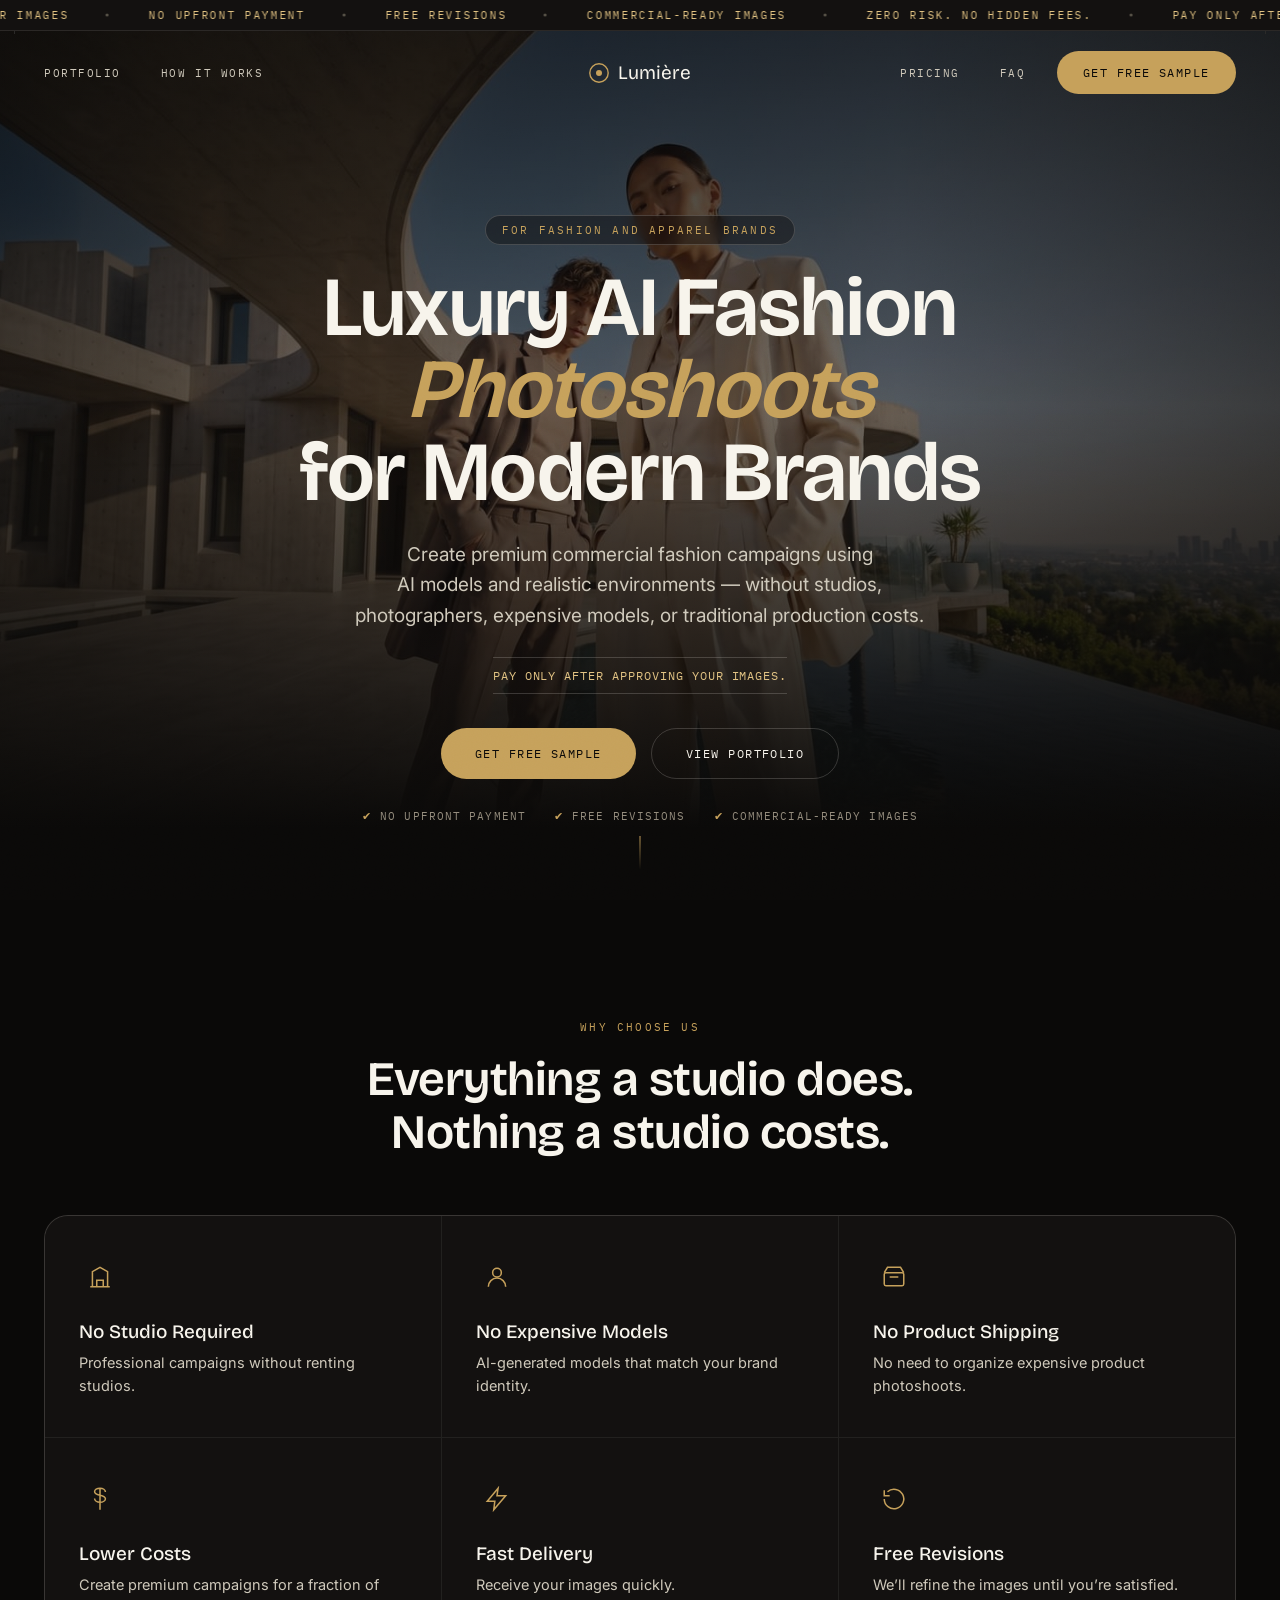
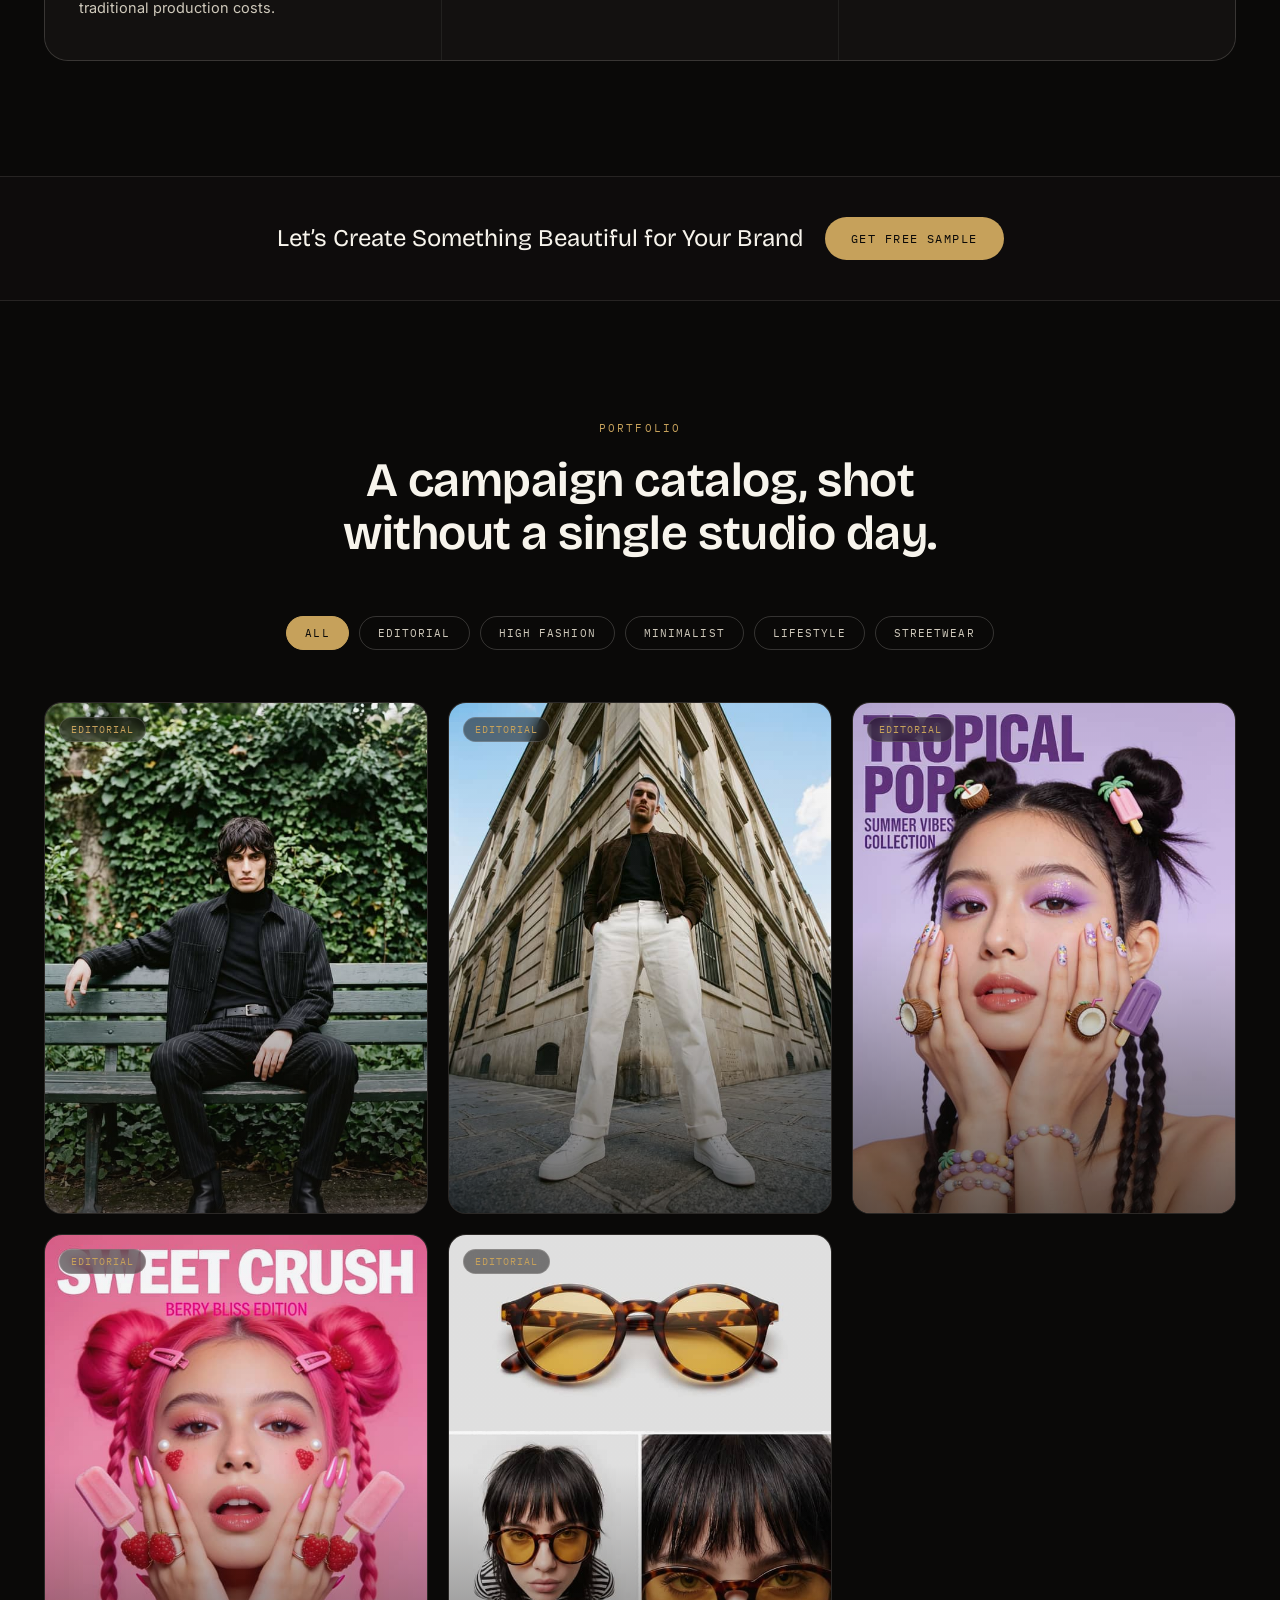
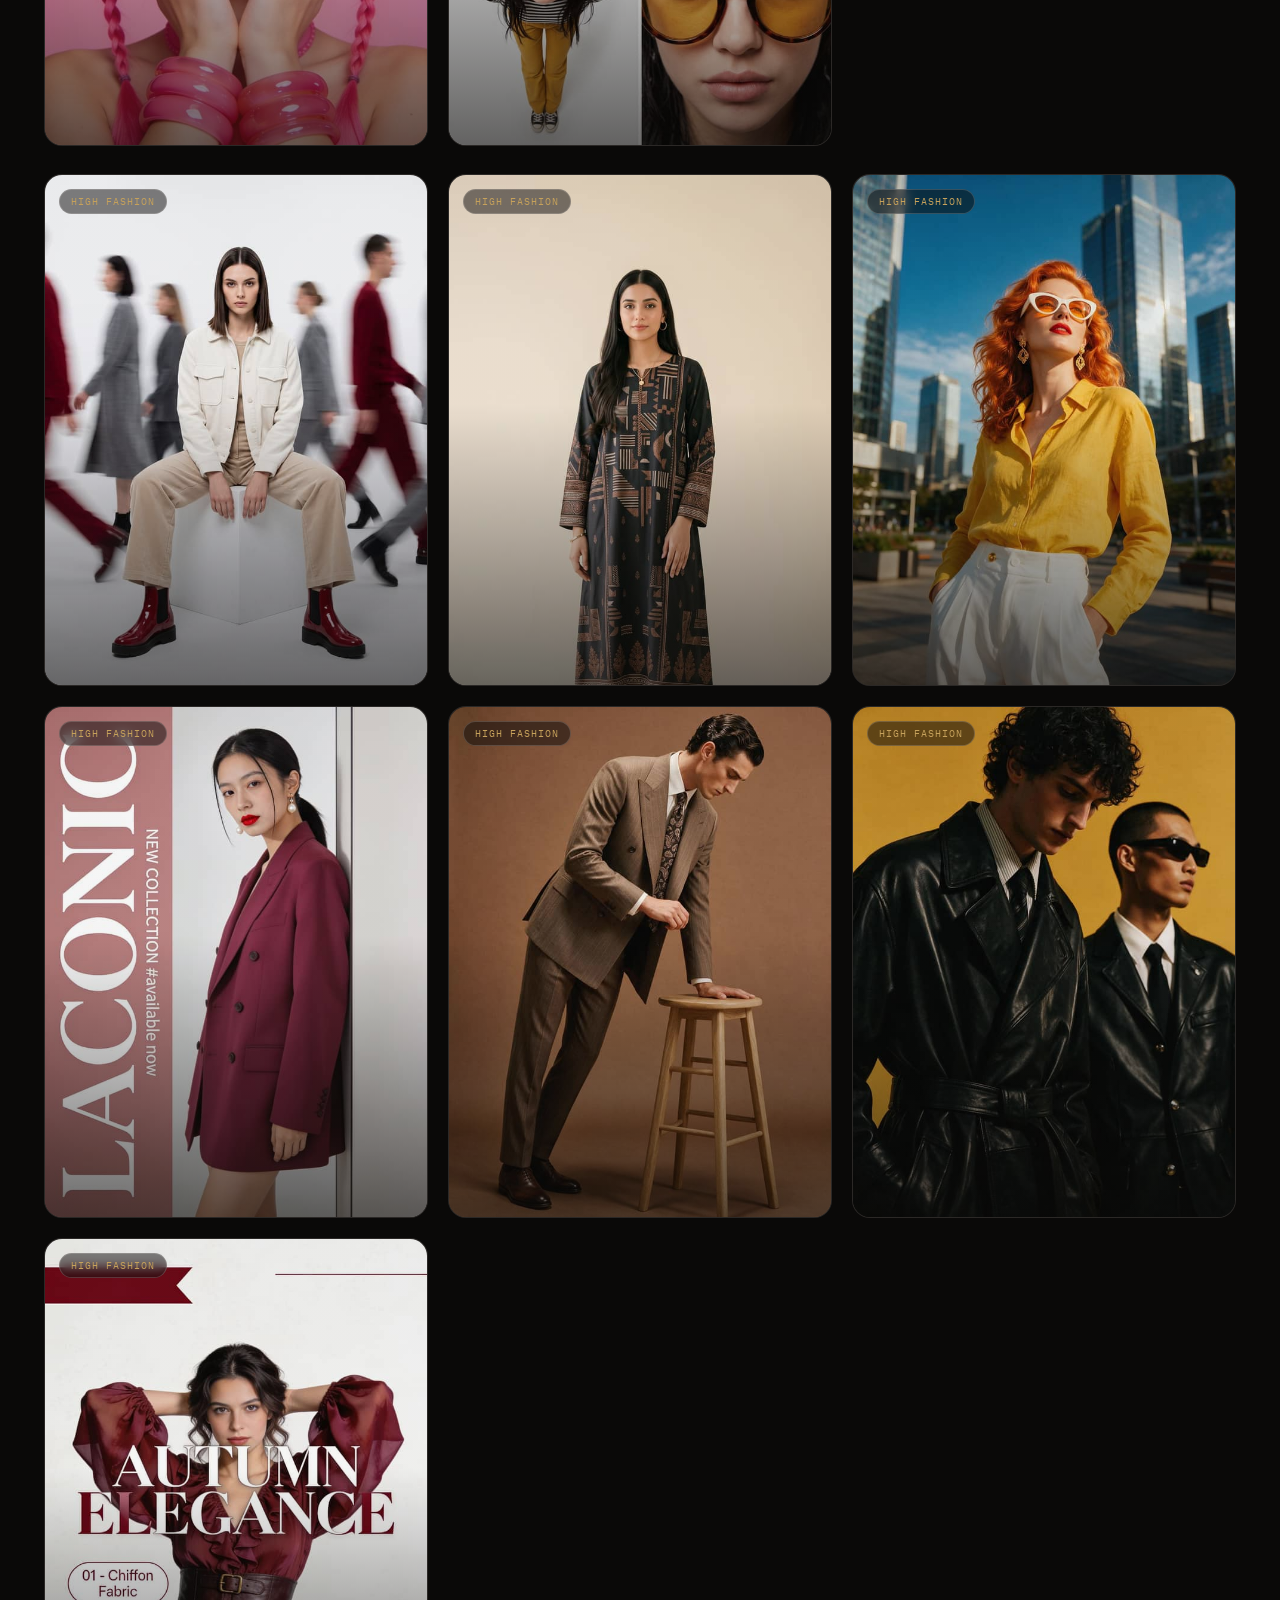
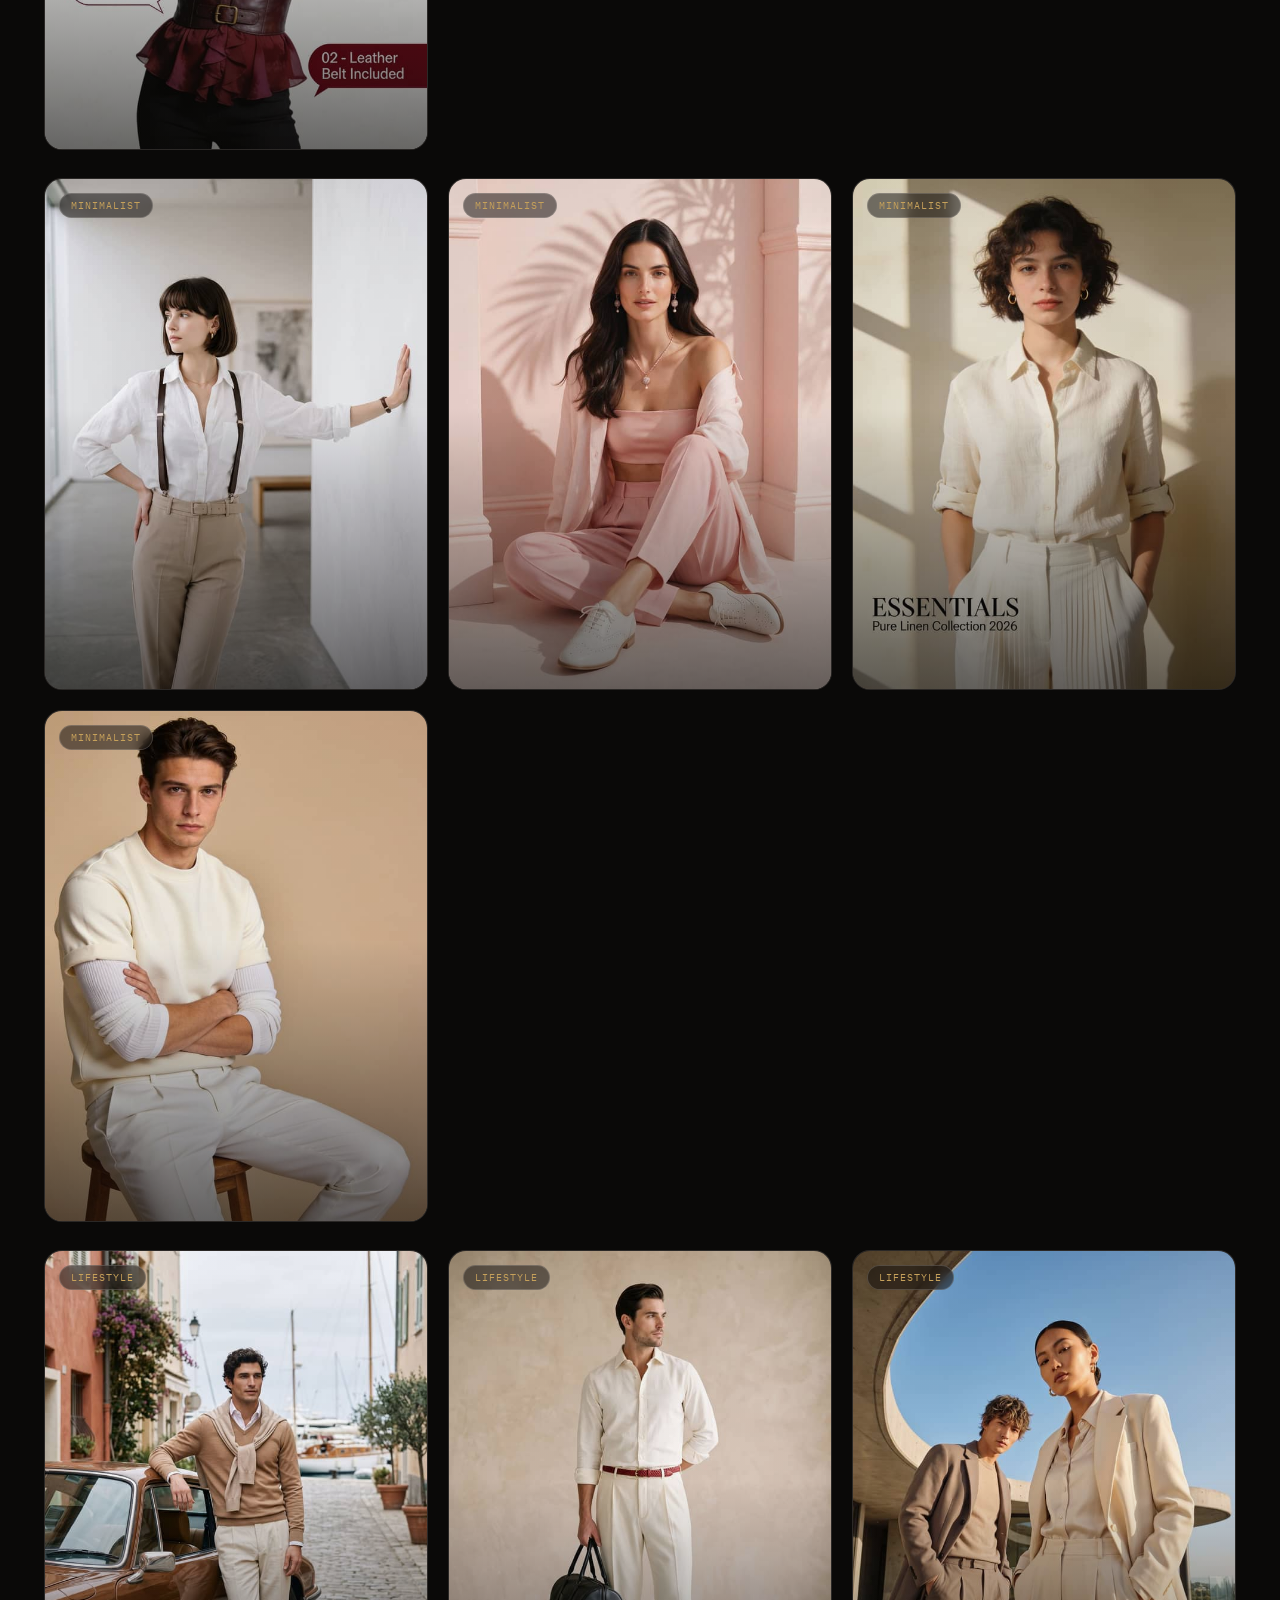
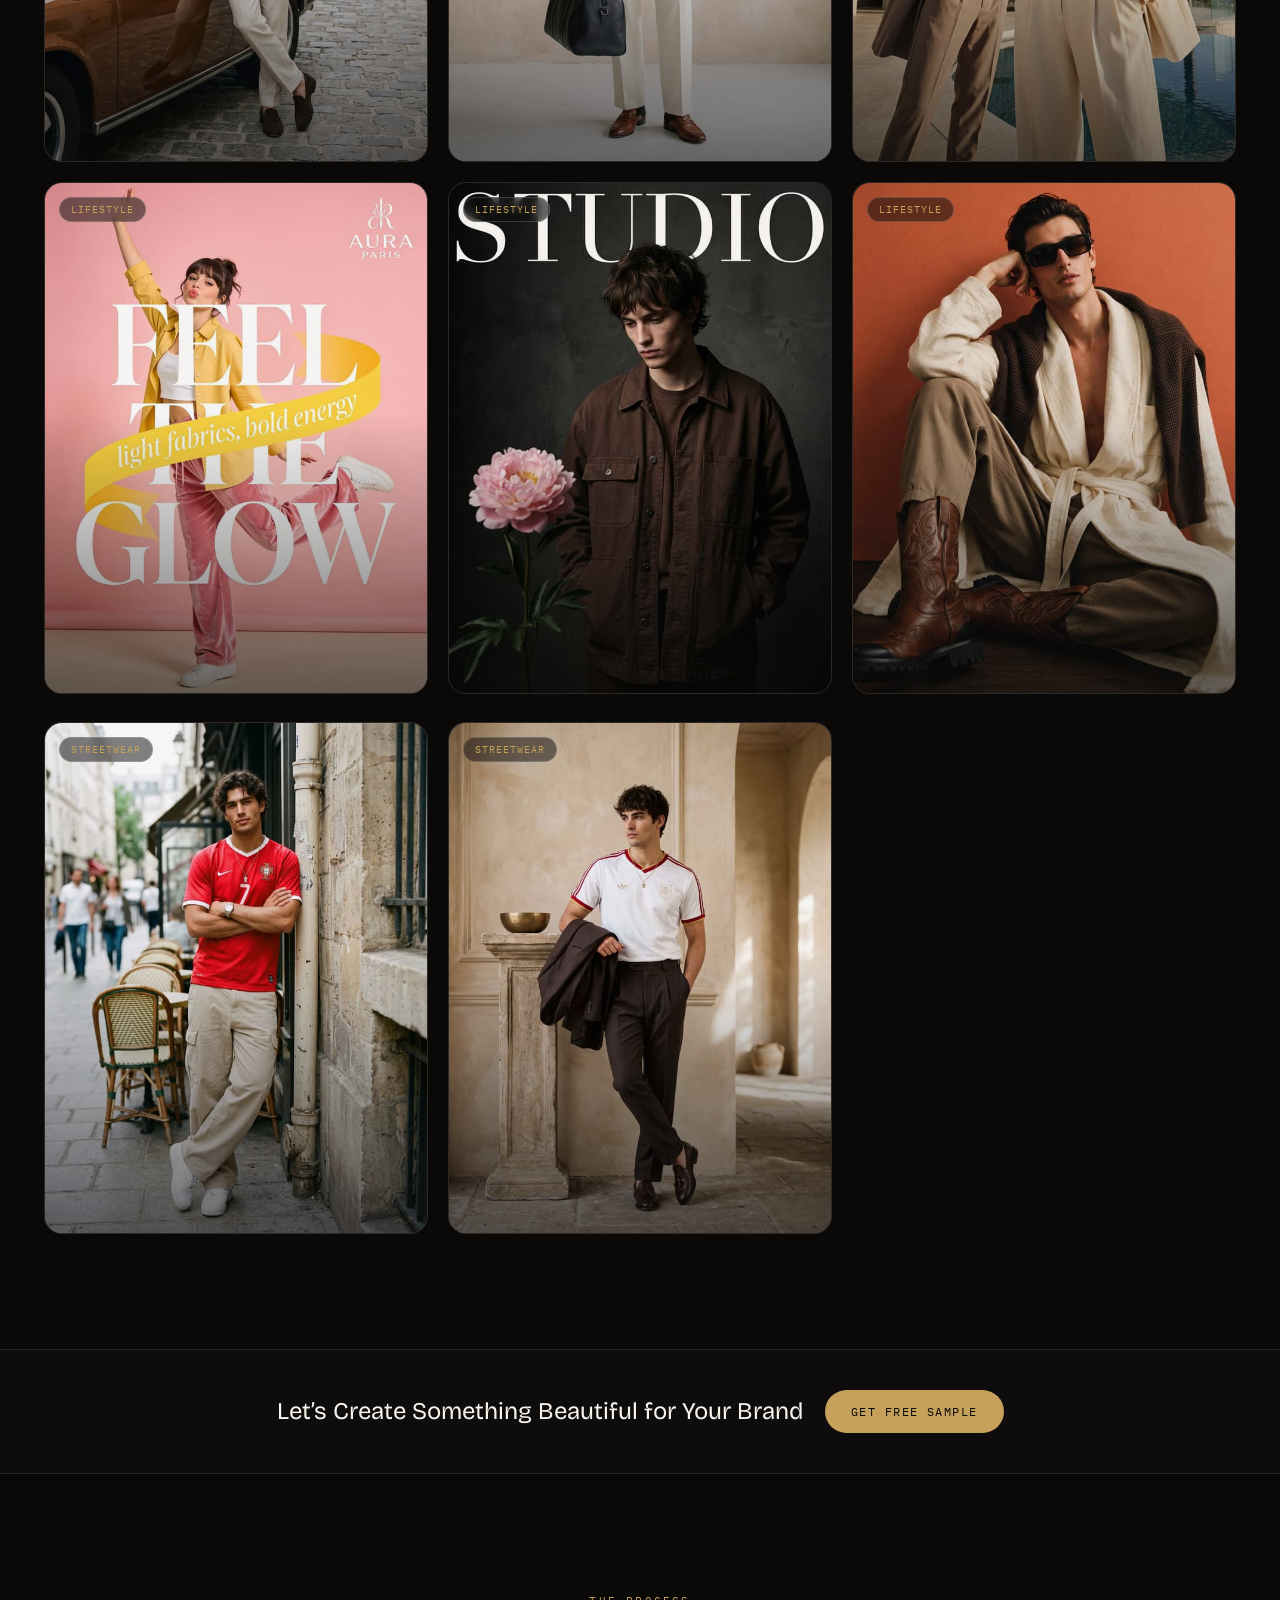
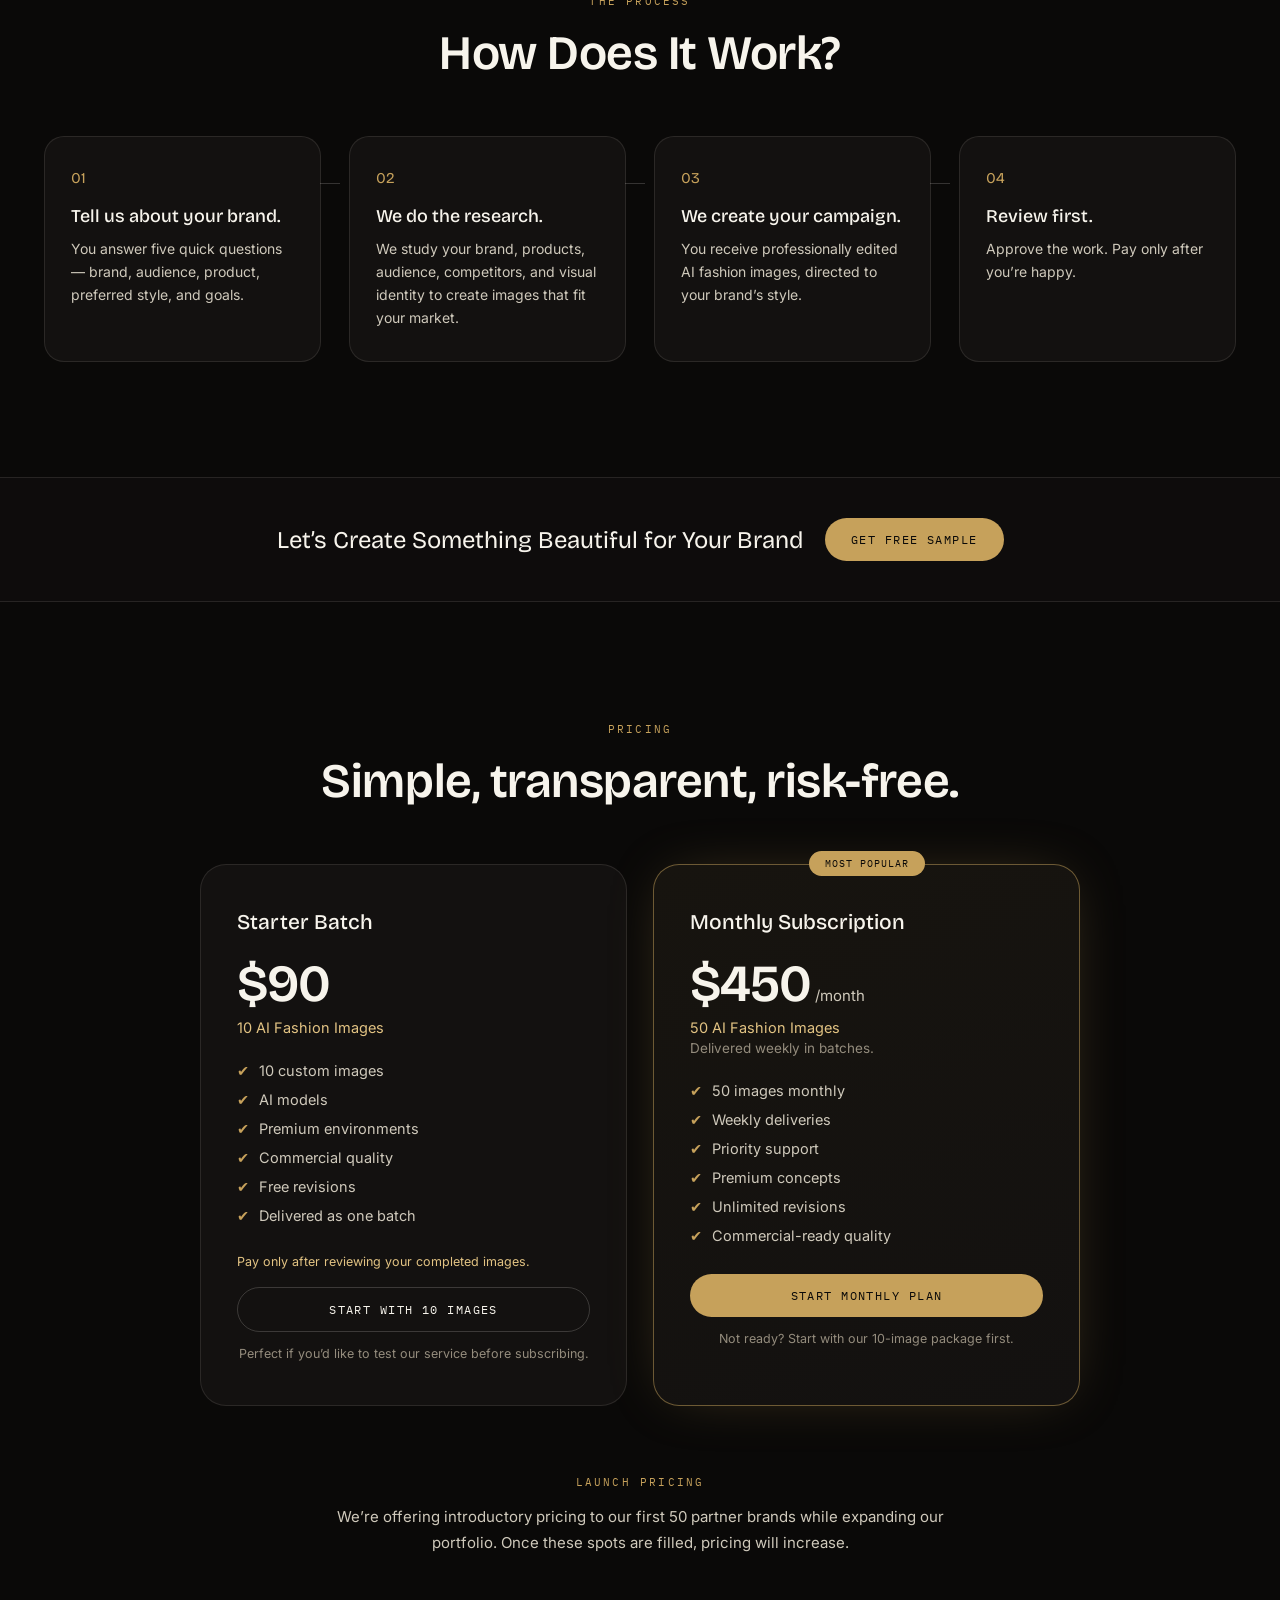
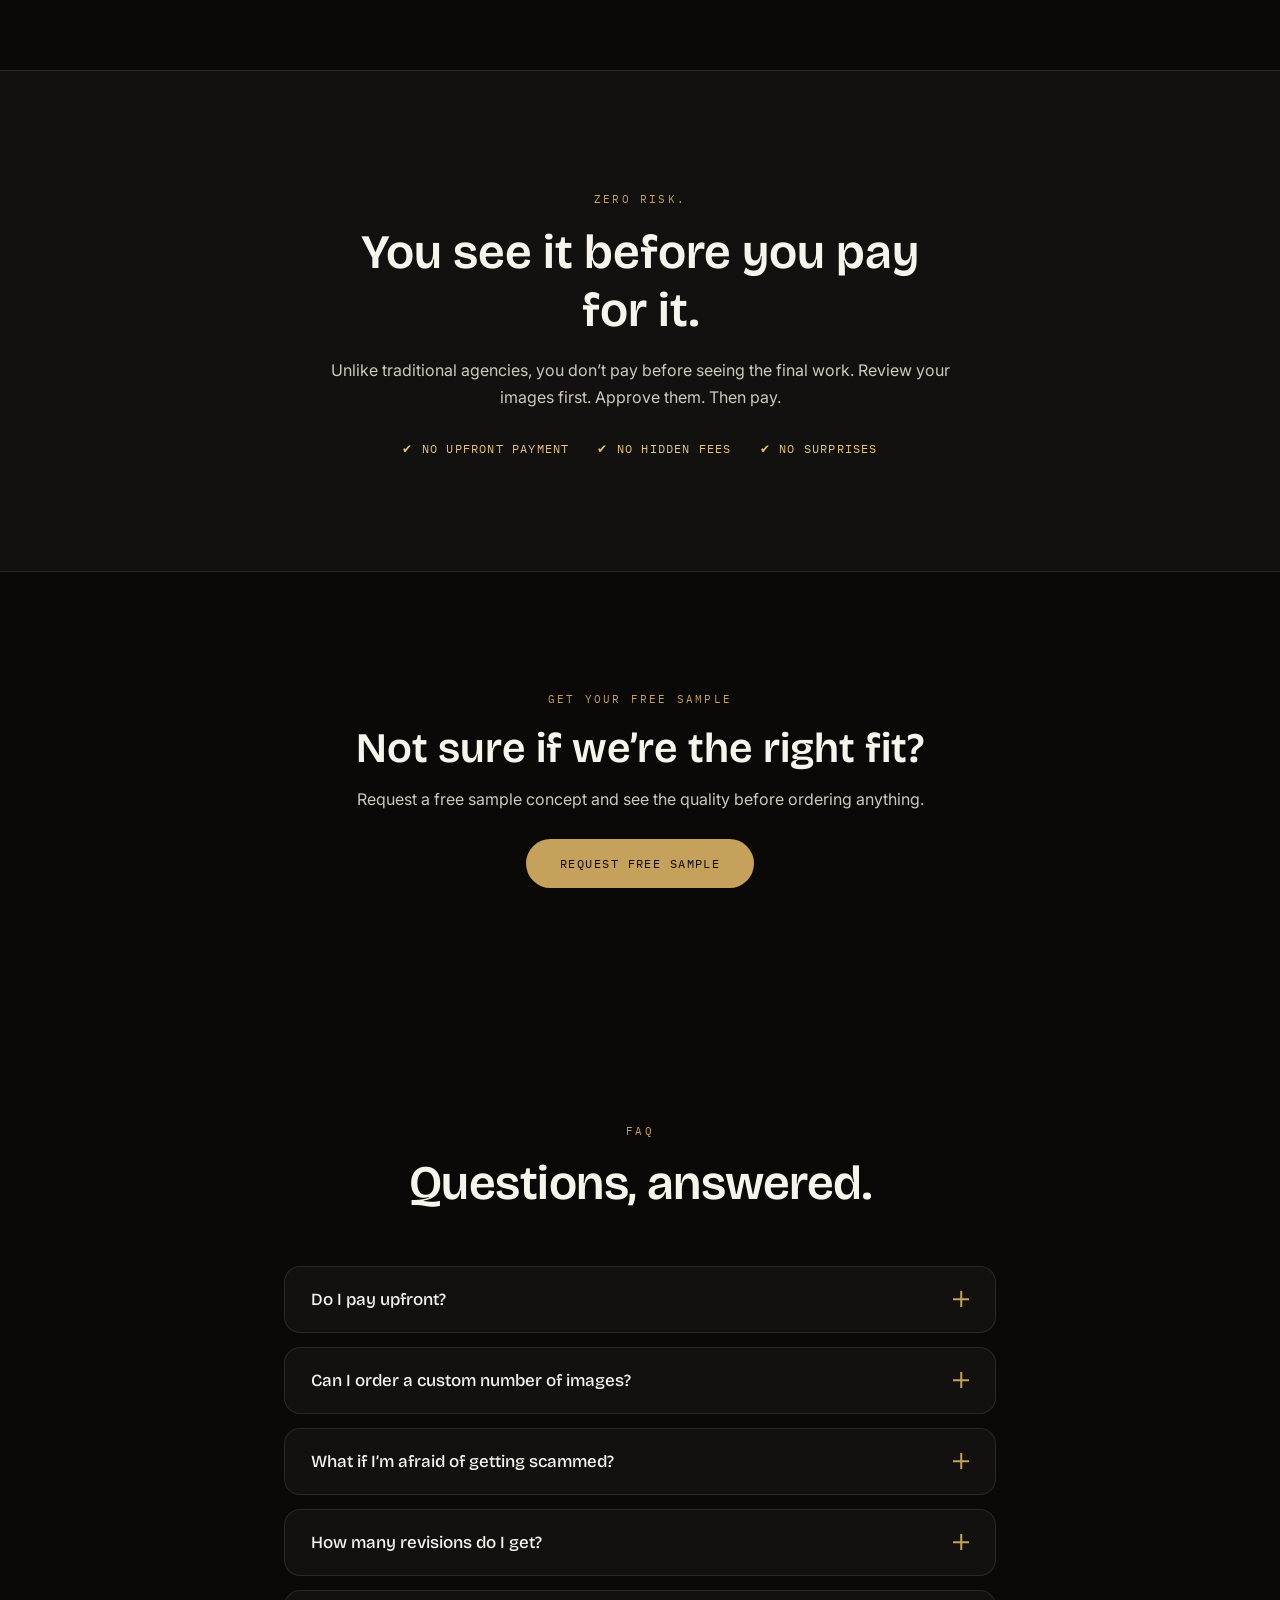
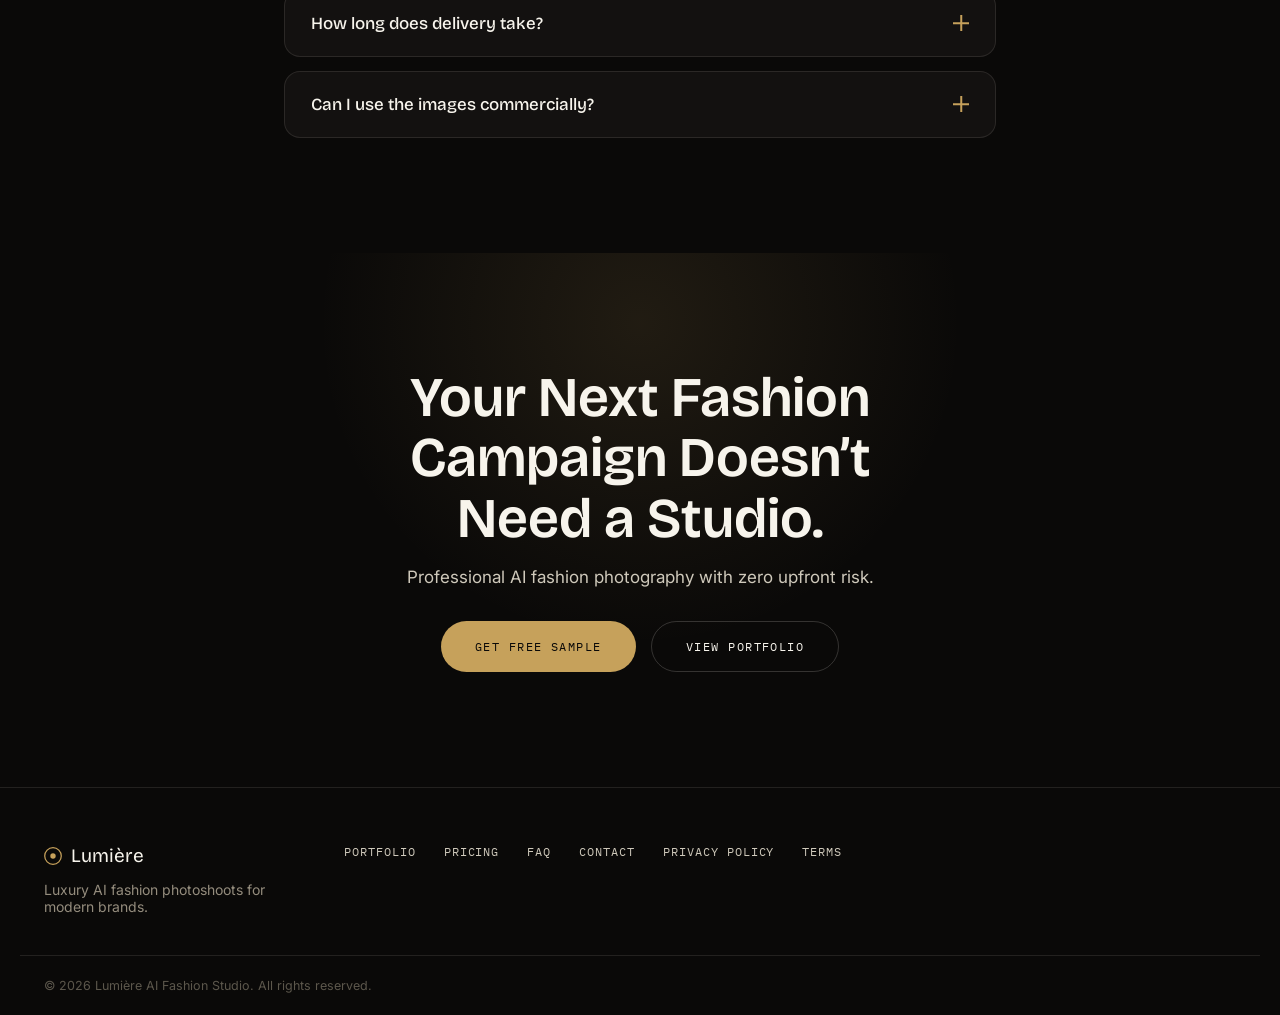
==== index.html @ 48822448 "google console added" ====
<!DOCTYPE html>
<!--
  SITE DOMAIN PLACEHOLDER: this file uses https://www.lumiereai.com as a
  stand-in production domain (in the canonical link, Open Graph/Twitter tags,
  JSON-LD, sitemap.xml and robots.txt). Before going live, find-and-replace
  every occurrence of "https://www.lumiereai.com" with your real domain.
-->
<html lang="en">
<head>
<meta name="google-site-verification" content="Boz07QAAq-6LABxhjycFQbUOUXU8Fc_RcS7peJJh2lU" />
<meta charset="UTF-8" />
<meta name="viewport" content="width=device-width, initial-scale=1.0" />
<meta name="theme-color" content="#0a0908" />
<title>Lumière AI | Luxury AI Fashion Photoshoots for Clothing Brands</title>
<meta name="description" content="Premium AI fashion photoshoots for clothing brands — no studios, no photographers, no upfront cost. Pay only after you approve your images. Plans from $90." />
<meta name="keywords" content="AI fashion photoshoot, AI fashion photography, AI models, commercial fashion campaign, apparel brand photography, fashion brand photography" />
<meta name="robots" content="index, follow, max-image-preview:large" />
<meta name="author" content="Lumière AI Fashion Studio" />
<link rel="canonical" href="https://www.lumiereai.com/" />

<!-- Open Graph -->
<meta property="og:type" content="website" />
<meta property="og:site_name" content="Lumière AI" />
<meta property="og:url" content="https://www.lumiereai.com/" />
<meta property="og:title" content="Lumière AI | Luxury AI Fashion Photoshoots for Clothing Brands" />
<meta property="og:description" content="Premium commercial fashion campaigns created with AI models and realistic environments. Pay only after you approve your images." />
<meta property="og:image" content="https://www.lumiereai.com/assets/images/og-share.jpg" />
<meta property="og:image:width" content="1200" />
<meta property="og:image:height" content="630" />
<meta property="og:image:alt" content="AI-generated fashion campaign photo by Lumière AI" />
<meta property="og:locale" content="en_US" />

<!-- Twitter -->
<meta name="twitter:card" content="summary_large_image" />
<meta name="twitter:title" content="Lumière AI | Luxury AI Fashion Photoshoots for Clothing Brands" />
<meta name="twitter:description" content="Premium commercial fashion campaigns created with AI models and realistic environments. Pay only after you approve your images." />
<meta name="twitter:image" content="https://www.lumiereai.com/assets/images/og-share.jpg" />

<link rel="icon" href="data:image/svg+xml,<svg xmlns=%22http://www.w3.org/2000/svg%22 viewBox=%220 0 100 100%22><circle cx=%2250%22 cy=%2250%22 r=%2246%22 fill=%22none%22 stroke=%22%23c6a15b%22 stroke-width=%228%22/><circle cx=%2250%22 cy=%2250%22 r=%2216%22 fill=%22%23c6a15b%22/></svg>" />
<link rel="apple-touch-icon" href="data:image/svg+xml,<svg xmlns=%22http://www.w3.org/2000/svg%22 viewBox=%220 0 100 100%22><rect width=%22100%22 height=%22100%22 rx=%2220%22 fill=%22%230a0908%22/><circle cx=%2250%22 cy=%2250%22 r=%2230%22 fill=%22none%22 stroke=%22%23c6a15b%22 stroke-width=%228%22/><circle cx=%2250%22 cy=%2250%22 r=%2210%22 fill=%22%23c6a15b%22/></svg>" />

<link rel="preconnect" href="https://fonts.googleapis.com" />
<link rel="preconnect" href="https://fonts.gstatic.com" crossorigin />
<link rel="preconnect" href="https://cdn.jsdelivr.net" crossorigin />
<link href="https://fonts.googleapis.com/css2?family=Bricolage+Grotesque:opsz,wght@12..96,400;12..96,500;12..96,600;12..96,700;12..96,800&family=Inter:wght@300;400;500;600;700&family=IBM+Plex+Mono:wght@400;500&display=swap" rel="stylesheet" />

<!-- Preload the largest above-the-fold image (LCP) so the browser fetches it immediately -->
<link rel="preload" as="image" href="assets/images/hero-1.jpg" imagesrcset="assets/images/hero-1-sm.jpg 900w, assets/images/hero-1.jpg 1920w" imagesizes="100vw" fetchpriority="high" />

<link rel="stylesheet" href="styles.css" />

<script type="application/ld+json">
{
  "@context": "https://schema.org",
  "@type": "ProfessionalService",
  "@id": "https://www.lumiereai.com/#business",
  "name": "Lumière AI Fashion Studio",
  "alternateName": "Lumière AI",
  "description": "Lumière creates premium AI-generated fashion photoshoots for clothing brands — no studios, no photographers, no upfront payment. Clients pay only after approving their images.",
  "url": "https://www.lumiereai.com/",
  "image": "https://www.lumiereai.com/assets/images/lifestyle-02.jpg",
  "logo": "https://www.lumiereai.com/assets/images/lifestyle-02.jpg",
  "priceRange": "$90-$450",
  "areaServed": {
    "@type": "Place",
    "name": "Worldwide"
  },
  "serviceType": "AI fashion photography",
  "knowsAbout": ["AI fashion photography", "commercial fashion campaigns", "product photography for clothing brands"],
  "makesOffer": [
    {
      "@type": "Offer",
      "name": "Starter Batch",
      "description": "10 AI-generated fashion campaign images, delivered as one batch. Pay only after reviewing the completed images.",
      "price": "90",
      "priceCurrency": "USD"
    },
    {
      "@type": "Offer",
      "name": "Monthly Subscription",
      "description": "50 AI-generated fashion campaign images per month, delivered weekly, with unlimited revisions.",
      "price": "450",
      "priceCurrency": "USD",
      "eligibleDuration": {
        "@type": "QuantitativeValue",
        "value": "1",
        "unitCode": "MON"
      }
    }
  ]
}
</script>

<script type="application/ld+json">
{
  "@context": "https://schema.org",
  "@type": "FAQPage",
  "mainEntity": [
    {
      "@type": "Question",
      "name": "Do I pay upfront?",
      "acceptedAnswer": { "@type": "Answer", "text": "No. You review the completed work before making any payment." }
    },
    {
      "@type": "Question",
      "name": "Can I order a custom number of images?",
      "acceptedAnswer": { "@type": "Answer", "text": "Yes. Custom orders are available at $10 per image, on top of the 10-image batch and monthly subscription options." }
    },
    {
      "@type": "Question",
      "name": "What if I’m afraid of getting scammed?",
      "acceptedAnswer": { "@type": "Answer", "text": "Start with our 10-image package. Review the completed work before paying. Once you’re happy, you can subscribe monthly with confidence." }
    },
    {
      "@type": "Question",
      "name": "How many revisions do I get?",
      "acceptedAnswer": { "@type": "Answer", "text": "Free revisions are included on every order until you’re satisfied with the result." }
    },
    {
      "@type": "Question",
      "name": "How long does delivery take?",
      "acceptedAnswer": { "@type": "Answer", "text": "Batch orders are delivered quickly; subscription images are delivered weekly. Exact timelines are confirmed with your brief." }
    },
    {
      "@type": "Question",
      "name": "Can I use the images commercially?",
      "acceptedAnswer": { "@type": "Answer", "text": "Yes. Every image is created for commercial brand usage — campaigns, product pages, ads, and social." }
    }
  ]
}
</script>
</head>
<body>
<div class="grain" aria-hidden="true"></div>

<!-- Preloader -->
<div id="preloader" aria-hidden="true">
  <span class="preloader-mark">
    <svg width="34" height="34" viewBox="0 0 100 100" fill="none"><circle cx="50" cy="50" r="46" stroke="#c6a15b" stroke-width="6"/><circle cx="50" cy="50" r="14" fill="#c6a15b"/></svg>
  </span>
</div>

<a class="skip-link" href="#main">Skip to main content</a>

<!-- ============ SITE HEADER (ticker + nav) ============ -->
<div class="site-header" id="siteHeader">
  <div class="ticker" aria-hidden="true">
    <div class="ticker-track" id="tickerTrack">
      <span>Pay Only After Approving Your Images</span>
      <span>No Upfront Payment</span>
      <span>Free Revisions</span>
      <span>Commercial-Ready Images</span>
      <span>Zero Risk. No Hidden Fees.</span>
      <span>Pay Only After Approving Your Images</span>
      <span>No Upfront Payment</span>
      <span>Free Revisions</span>
      <span>Commercial-Ready Images</span>
      <span>Zero Risk. No Hidden Fees.</span>
    </div>
  </div>

  <header class="nav" id="nav">
    <div class="nav-inner">
      <nav class="nav-links" aria-label="Primary">
        <a href="#portfolio">Portfolio</a>
        <a href="#how-it-works">How It Works</a>
      </nav>

      <a href="#top" class="logo" aria-label="Lumière — home">
        <svg width="20" height="20" viewBox="0 0 100 100" fill="none" aria-hidden="true"><circle cx="50" cy="50" r="46" stroke="currentColor" stroke-width="7"/><circle cx="50" cy="50" r="15" fill="currentColor"/></svg>
        Lumière
      </a>

      <div class="nav-actions">
        <nav class="nav-links nav-links-right" aria-label="Secondary">
          <a href="#pricing">Pricing</a>
          <a href="#faq">FAQ</a>
        </nav>
        <button class="btn btn-primary nav-cta" data-open-sample>Get Free Sample</button>
        <button class="nav-burger" id="navBurger" aria-label="Toggle menu" aria-expanded="false" aria-controls="mobileMenu">
          <span></span><span></span><span></span>
        </button>
      </div>
    </div>

    <div class="mobile-menu" id="mobileMenu">
      <a href="#portfolio">Portfolio</a>
      <a href="#how-it-works">How It Works</a>
      <a href="#pricing">Pricing</a>
      <a href="#faq">FAQ</a>
      <button class="btn btn-primary" data-open-sample>Get Free Sample</button>
    </div>
  </header>
</div>

<main id="main">

<!-- ============ HERO ============ -->
<section class="hero" id="top">
  <div class="hero-bg hero-bg-single" id="heroSlotFull">
    <div class="hero-slide is-active"><img src="assets/images/hero-1.jpg" srcset="assets/images/hero-1-sm.jpg 900w, assets/images/hero-1.jpg 1920w" sizes="100vw" alt="AI-generated fashion campaign, architectural rooftop" loading="eager" decoding="async" fetchpriority="high" /></div>
    <div class="hero-slide"><img src="assets/images/hero-2.jpg" srcset="assets/images/hero-2-sm.jpg 900w, assets/images/hero-2.jpg 1920w" sizes="100vw" alt="AI-generated fashion campaign, city skyline portrait" loading="lazy" decoding="async" /></div>
    <div class="hero-slide"><img src="assets/images/hero-3.jpg" srcset="assets/images/hero-3-sm.jpg 900w, assets/images/hero-3.jpg 1920w" sizes="100vw" alt="AI-generated fashion campaign, studio blue tone" loading="lazy" decoding="async" /></div>
    <div class="hero-slide"><img src="assets/images/hero-4.jpg" srcset="assets/images/hero-4-sm.jpg 900w, assets/images/hero-4.jpg 1920w" sizes="100vw" alt="AI-generated fashion campaign, travel lifestyle" loading="lazy" decoding="async" /></div>
    <div class="hero-slide"><img src="assets/images/hero-5.jpg" srcset="assets/images/hero-5-sm.jpg 900w, assets/images/hero-5.jpg 1920w" sizes="100vw" alt="AI-generated beauty campaign, bold color styling" loading="lazy" decoding="async" /></div>
    <div class="hero-slide"><img src="assets/images/hero-6.jpg" srcset="assets/images/hero-6-sm.jpg 900w, assets/images/hero-6.jpg 1920w" sizes="100vw" alt="AI-generated fashion campaign, leather tailoring" loading="lazy" decoding="async" /></div>
    <div class="hero-slide"><img src="assets/images/hero-7.jpg" srcset="assets/images/hero-7-sm.jpg 900w, assets/images/hero-7.jpg 1920w" sizes="100vw" alt="AI-generated fashion campaign, off-duty studio" loading="lazy" decoding="async" /></div>
    <span class="corner-frame is-visible" aria-hidden="true"><i></i><i></i><i></i><i></i></span>
  </div>
  <div class="hero-scrim"></div>

  <div class="hero-content">
    <span class="eyebrow fade-up" style="--d:0">For Fashion and Apparel Brands</span>
    <h1 class="fade-up" style="--d:1">
      <span class="line">Luxury AI Fashion</span>
      <span class="line accent">Photoshoots</span>
      <span class="line">for Modern Brands</span>
    </h1>
    <p class="hero-sub fade-up" style="--d:2">
      Create premium commercial fashion campaigns using AI models and realistic environments —
      without studios, photographers, expensive models, or traditional production costs.
    </p>

    <div class="trust-badge fade-up" style="--d:3">Pay only after approving your images.</div>

    <div class="hero-actions fade-up" style="--d:4">
      <button class="btn btn-primary btn-lg" data-open-sample>Get Free Sample</button>
      <a href="#portfolio" class="btn btn-secondary btn-lg">View Portfolio</a>
    </div>

    <ul class="hero-trust-list fade-up" style="--d:5">
      <li>No upfront payment</li>
      <li>Free revisions</li>
      <li>Commercial-ready images</li>
    </ul>
  </div>

  <div class="scroll-cue" aria-hidden="true"><span></span></div>
</section>

<!-- ============ WHY CHOOSE US ============ -->
<section class="section" id="why">
  <div class="container">
    <div class="section-head reveal">
      <span class="eyebrow">Why Choose Us</span>
      <h2>Everything a studio does. Nothing a studio costs.</h2>
    </div>

    <div class="card-grid reveal-group">
      <article class="benefit-card reveal-item">
        <div class="benefit-icon" aria-hidden="true">
          <svg viewBox="0 0 24 24" fill="none" stroke="currentColor" stroke-width="1.4"><path d="M3 21h18M5 21V7l7-4 7 4v14M9 21v-6h6v6"/></svg>
        </div>
        <h3>No Studio Required</h3>
        <p>Professional campaigns without renting studios.</p>
      </article>
      <article class="benefit-card reveal-item">
        <div class="benefit-icon" aria-hidden="true">
          <svg viewBox="0 0 24 24" fill="none" stroke="currentColor" stroke-width="1.4"><circle cx="12" cy="8" r="4"/><path d="M4 21c0-4.4 3.6-8 8-8s8 3.6 8 8"/></svg>
        </div>
        <h3>No Expensive Models</h3>
        <p>AI-generated models that match your brand identity.</p>
      </article>
      <article class="benefit-card reveal-item">
        <div class="benefit-icon" aria-hidden="true">
          <svg viewBox="0 0 24 24" fill="none" stroke="currentColor" stroke-width="1.4"><rect x="3" y="8" width="18" height="12" rx="1.5"/><path d="M3 8l3-5h12l3 5M8 12h8"/></svg>
        </div>
        <h3>No Product Shipping</h3>
        <p>No need to organize expensive product photoshoots.</p>
      </article>
      <article class="benefit-card reveal-item">
        <div class="benefit-icon" aria-hidden="true">
          <svg viewBox="0 0 24 24" fill="none" stroke="currentColor" stroke-width="1.4"><path d="M12 2v20M17 5.5c0-1.9-2.2-3.5-5-3.5s-5 1.4-5 3.2c0 4.3 10 2.2 10 6.5 0 1.8-2.2 3.3-5 3.3s-5-1.6-5-3.5"/></svg>
        </div>
        <h3>Lower Costs</h3>
        <p>Create premium campaigns for a fraction of traditional production costs.</p>
      </article>
      <article class="benefit-card reveal-item">
        <div class="benefit-icon" aria-hidden="true">
          <svg viewBox="0 0 24 24" fill="none" stroke="currentColor" stroke-width="1.4"><path d="M13 2 3 14h7l-1 8 11-13h-8l1-7z"/></svg>
        </div>
        <h3>Fast Delivery</h3>
        <p>Receive your images quickly.</p>
      </article>
      <article class="benefit-card reveal-item">
        <div class="benefit-icon" aria-hidden="true">
          <svg viewBox="0 0 24 24" fill="none" stroke="currentColor" stroke-width="1.4"><path d="M3 12a9 9 0 1 0 3-6.7M3 4v5h5"/></svg>
        </div>
        <h3>Free Revisions</h3>
        <p>We&rsquo;ll refine the images until you&rsquo;re satisfied.</p>
      </article>
    </div>
  </div>
</section>

<div class="cta-band reveal">
  <p>Let&rsquo;s Create Something Beautiful for Your Brand</p>
  <button class="btn btn-primary" data-open-sample>Get Free Sample</button>
</div>

<!-- ============ PORTFOLIO ============ -->
<section class="section" id="portfolio">
  <div class="container">
    <div class="section-head reveal">
      <span class="eyebrow">Portfolio</span>
      <h2>A campaign catalog, shot without a single studio day.</h2>
    </div>

    <div class="filters reveal" role="tablist" aria-label="Portfolio categories">
      <button class="filter-btn is-active" data-filter="all">All</button>
      <button class="filter-btn" data-filter="editorial">Editorial</button>
      <button class="filter-btn" data-filter="high-fashion">High Fashion</button>
      <button class="filter-btn" data-filter="minimalist">Minimalist</button>
      <button class="filter-btn" data-filter="lifestyle">Lifestyle</button>
      <button class="filter-btn" data-filter="streetwear">Streetwear</button>
    </div>

    <div class="masonry" id="masonry">
      <!-- Each category is its own grid block so items never visually interleave with another category -->
      <div class="cat-group" data-cat-group="editorial">
        <button class="g-item h-md" data-cat="editorial"><img src="assets/images/editorial-02.jpg" srcset="assets/images/editorial-02-sm.jpg 640w, assets/images/editorial-02.jpg 1400w" sizes="(max-width: 640px) 100vw, (max-width: 1024px) 50vw, 33vw" alt="Editorial AI fashion campaign, monochrome studio" loading="lazy" decoding="async" /><span class="corner-frame"><i></i><i></i><i></i><i></i></span><span class="g-tag">Editorial</span><span class="g-cap">Monochrome studio portrait</span></button>
        <button class="g-item h-lg" data-cat="editorial"><img src="assets/images/editorial-01.jpg" srcset="assets/images/editorial-01-sm.jpg 640w, assets/images/editorial-01.jpg 1400w" sizes="(max-width: 640px) 100vw, (max-width: 1024px) 50vw, 33vw" alt="Editorial AI fashion campaign, architectural symmetry" loading="lazy" decoding="async" /><span class="corner-frame"><i></i><i></i><i></i><i></i></span><span class="g-tag">Editorial</span><span class="g-cap">Architectural symmetry</span></button>
        <button class="g-item h-lg" data-cat="editorial"><img src="assets/images/editorial-04.jpg" srcset="assets/images/editorial-04-sm.jpg 640w, assets/images/editorial-04.jpg 1400w" sizes="(max-width: 640px) 100vw, (max-width: 1024px) 50vw, 33vw" alt="Editorial AI fashion campaign, tropical color beauty story" loading="lazy" decoding="async" /><span class="corner-frame"><i></i><i></i><i></i><i></i></span><span class="g-tag">Editorial</span><span class="g-cap">Tropical color, beauty story</span></button>
        <button class="g-item h-md" data-cat="editorial"><img src="assets/images/editorial-05.jpg" srcset="assets/images/editorial-05-sm.jpg 640w, assets/images/editorial-05.jpg 1400w" sizes="(max-width: 640px) 100vw, (max-width: 1024px) 50vw, 33vw" alt="Editorial AI fashion campaign, berry color beauty story" loading="lazy" decoding="async" /><span class="corner-frame"><i></i><i></i><i></i><i></i></span><span class="g-tag">Editorial</span><span class="g-cap">Berry color, beauty story</span></button>
        <button class="g-item h-sm" data-cat="editorial"><img src="assets/images/editorial-06.jpg" srcset="assets/images/editorial-06-sm.jpg 640w, assets/images/editorial-06.jpg 1400w" sizes="(max-width: 640px) 100vw, (max-width: 1024px) 50vw, 33vw" alt="Editorial AI fashion campaign, sunglasses composite" loading="lazy" decoding="async" /><span class="corner-frame"><i></i><i></i><i></i><i></i></span><span class="g-tag">Editorial</span><span class="g-cap">Accessory composite, tinted lens</span></button>
      </div>

      <div class="cat-group" data-cat-group="high-fashion">
        <button class="g-item h-lg" data-cat="high-fashion"><img src="assets/images/high-fashion-01.jpg" srcset="assets/images/high-fashion-01-sm.jpg 640w, assets/images/high-fashion-01.jpg 1400w" sizes="(max-width: 640px) 100vw, (max-width: 1024px) 50vw, 33vw" alt="High fashion AI campaign, motion-blur runway" loading="lazy" decoding="async" /><span class="corner-frame"><i></i><i></i><i></i><i></i></span><span class="g-tag">High Fashion</span><span class="g-cap">Motion-blur runway concept</span></button>
        <button class="g-item h-md" data-cat="high-fashion"><img src="assets/images/high-fashion-02.jpg" srcset="assets/images/high-fashion-02-sm.jpg 640w, assets/images/high-fashion-02.jpg 1400w" sizes="(max-width: 640px) 100vw, (max-width: 1024px) 50vw, 33vw" alt="High fashion AI campaign, graphic print" loading="lazy" decoding="async" /><span class="corner-frame"><i></i><i></i><i></i><i></i></span><span class="g-tag">High Fashion</span><span class="g-cap">Studio print, graphic maxi</span></button>
        <button class="g-item h-sm" data-cat="high-fashion"><img src="assets/images/high-fashion-03.jpg" srcset="assets/images/high-fashion-03-sm.jpg 640w, assets/images/high-fashion-03.jpg 1400w" sizes="(max-width: 640px) 100vw, (max-width: 1024px) 50vw, 33vw" alt="High fashion AI campaign, city skyline portrait" loading="lazy" decoding="async" /><span class="corner-frame"><i></i><i></i><i></i><i></i></span><span class="g-tag">High Fashion</span><span class="g-cap">Skyline portrait, bold color</span></button>
        <button class="g-item h-lg" data-cat="high-fashion"><img src="assets/images/high-fashion-04.jpg" srcset="assets/images/high-fashion-04-sm.jpg 640w, assets/images/high-fashion-04.jpg 1400w" sizes="(max-width: 640px) 100vw, (max-width: 1024px) 50vw, 33vw" alt="High fashion AI campaign, tailored burgundy blazer" loading="lazy" decoding="async" /><span class="corner-frame"><i></i><i></i><i></i><i></i></span><span class="g-tag">High Fashion</span><span class="g-cap">Tailored blazer, red lip</span></button>
        <button class="g-item h-md" data-cat="high-fashion"><img src="assets/images/high-fashion-05.jpg" srcset="assets/images/high-fashion-05-sm.jpg 640w, assets/images/high-fashion-05.jpg 1400w" sizes="(max-width: 640px) 100vw, (max-width: 1024px) 50vw, 33vw" alt="High fashion AI campaign, pinstripe suit" loading="lazy" decoding="async" /><span class="corner-frame"><i></i><i></i><i></i><i></i></span><span class="g-tag">High Fashion</span><span class="g-cap">Pinstripe tailoring, studio</span></button>
        <button class="g-item h-lg" data-cat="high-fashion"><img src="assets/images/high-fashion-06.jpg" srcset="assets/images/high-fashion-06-sm.jpg 640w, assets/images/high-fashion-06.jpg 1400w" sizes="(max-width: 640px) 100vw, (max-width: 1024px) 50vw, 33vw" alt="High fashion AI campaign, black leather tailoring" loading="lazy" decoding="async" /><span class="corner-frame"><i></i><i></i><i></i><i></i></span><span class="g-tag">High Fashion</span><span class="g-cap">Leather tailoring duo</span></button>
        <button class="g-item h-sm" data-cat="high-fashion"><img src="assets/images/high-fashion-07.jpg" srcset="assets/images/high-fashion-07-sm.jpg 640w, assets/images/high-fashion-07.jpg 1400w" sizes="(max-width: 640px) 100vw, (max-width: 1024px) 50vw, 33vw" alt="High fashion AI campaign, ruffled blouse portrait" loading="lazy" decoding="async" /><span class="corner-frame"><i></i><i></i><i></i><i></i></span><span class="g-tag">High Fashion</span><span class="g-cap">Ruffled blouse, statement belt</span></button>
      </div>

      <div class="cat-group" data-cat-group="minimalist">
        <button class="g-item h-lg" data-cat="minimalist"><img src="assets/images/minimalist-01.jpg" srcset="assets/images/minimalist-01-sm.jpg 640w, assets/images/minimalist-01.jpg 1400w" sizes="(max-width: 640px) 100vw, (max-width: 1024px) 50vw, 33vw" alt="Minimalist AI fashion campaign, natural light" loading="lazy" decoding="async" /><span class="corner-frame"><i></i><i></i><i></i><i></i></span><span class="g-tag">Minimalist</span><span class="g-cap">Gallery editorial, natural light</span></button>
        <button class="g-item h-md" data-cat="minimalist"><img src="assets/images/minimalist-02.jpg" srcset="assets/images/minimalist-02-sm.jpg 640w, assets/images/minimalist-02.jpg 1400w" sizes="(max-width: 640px) 100vw, (max-width: 1024px) 50vw, 33vw" alt="Minimalist AI fashion campaign, soft pastel set" loading="lazy" decoding="async" /><span class="corner-frame"><i></i><i></i><i></i><i></i></span><span class="g-tag">Minimalist</span><span class="g-cap">Soft pastel, palm shadow</span></button>
        <button class="g-item h-sm" data-cat="minimalist"><img src="assets/images/minimalist-03.jpg" srcset="assets/images/minimalist-03-sm.jpg 640w, assets/images/minimalist-03.jpg 1400w" sizes="(max-width: 640px) 100vw, (max-width: 1024px) 50vw, 33vw" alt="Minimalist AI fashion campaign, sunlit linen portrait" loading="lazy" decoding="async" /><span class="corner-frame"><i></i><i></i><i></i><i></i></span><span class="g-tag">Minimalist</span><span class="g-cap">Sunlit linen, natural tone</span></button>
        <button class="g-item h-md" data-cat="minimalist"><img src="assets/images/minimalist-04.jpg" srcset="assets/images/minimalist-04-sm.jpg 640w, assets/images/minimalist-04.jpg 1400w" sizes="(max-width: 640px) 100vw, (max-width: 1024px) 50vw, 33vw" alt="Minimalist AI fashion campaign, cream knitwear portrait" loading="lazy" decoding="async" /><span class="corner-frame"><i></i><i></i><i></i><i></i></span><span class="g-tag">Minimalist</span><span class="g-cap">Cream knitwear, studio seat</span></button>
      </div>

      <div class="cat-group" data-cat-group="lifestyle">
        <button class="g-item h-lg" data-cat="lifestyle"><img src="assets/images/lifestyle-01.jpg" srcset="assets/images/lifestyle-01-sm.jpg 640w, assets/images/lifestyle-01.jpg 1400w" sizes="(max-width: 640px) 100vw, (max-width: 1024px) 50vw, 33vw" alt="Lifestyle AI fashion campaign, vintage coupe" loading="lazy" decoding="async" /><span class="corner-frame"><i></i><i></i><i></i><i></i></span><span class="g-tag">Lifestyle</span><span class="g-cap">Riviera campaign, vintage coupe</span></button>
        <button class="g-item h-md" data-cat="lifestyle"><img src="assets/images/lifestyle-03.jpg" srcset="assets/images/lifestyle-03-sm.jpg 640w, assets/images/lifestyle-03.jpg 1400w" sizes="(max-width: 640px) 100vw, (max-width: 1024px) 50vw, 33vw" alt="Lifestyle AI fashion campaign, travel capsule" loading="lazy" decoding="async" /><span class="corner-frame"><i></i><i></i><i></i><i></i></span><span class="g-tag">Lifestyle</span><span class="g-cap">Travel capsule, tailored fit</span></button>
        <button class="g-item h-sm" data-cat="lifestyle"><img src="assets/images/lifestyle-02.jpg" srcset="assets/images/lifestyle-02-sm.jpg 640w, assets/images/lifestyle-02.jpg 1400w" sizes="(max-width: 640px) 100vw, (max-width: 1024px) 50vw, 33vw" alt="Lifestyle AI fashion campaign, rooftop terrace" loading="lazy" decoding="async" /><span class="corner-frame"><i></i><i></i><i></i><i></i></span><span class="g-tag">Lifestyle</span><span class="g-cap">Rooftop terrace duo</span></button>
        <button class="g-item h-lg" data-cat="lifestyle"><img src="assets/images/lifestyle-04.jpg" srcset="assets/images/lifestyle-04-sm.jpg 640w, assets/images/lifestyle-04.jpg 1400w" sizes="(max-width: 640px) 100vw, (max-width: 1024px) 50vw, 33vw" alt="Lifestyle AI fashion campaign, dynamic city portrait" loading="lazy" decoding="async" /><span class="corner-frame"><i></i><i></i><i></i><i></i></span><span class="g-tag">Lifestyle</span><span class="g-cap">Dynamic pose, city energy</span></button>
        <button class="g-item h-md" data-cat="lifestyle"><img src="assets/images/lifestyle-05.jpg" srcset="assets/images/lifestyle-05-sm.jpg 640w, assets/images/lifestyle-05.jpg 1400w" sizes="(max-width: 640px) 100vw, (max-width: 1024px) 50vw, 33vw" alt="Lifestyle AI fashion campaign, studio portrait with flower" loading="lazy" decoding="async" /><span class="corner-frame"><i></i><i></i><i></i><i></i></span><span class="g-tag">Lifestyle</span><span class="g-cap">Moody studio, floral accent</span></button>
        <button class="g-item h-sm" data-cat="lifestyle"><img src="assets/images/lifestyle-06.jpg" srcset="assets/images/lifestyle-06-sm.jpg 640w, assets/images/lifestyle-06.jpg 1400w" sizes="(max-width: 640px) 100vw, (max-width: 1024px) 50vw, 33vw" alt="Lifestyle AI fashion campaign, off-duty loungewear" loading="lazy" decoding="async" /><span class="corner-frame"><i></i><i></i><i></i><i></i></span><span class="g-tag">Lifestyle</span><span class="g-cap">Off-duty knitwear, western boots</span></button>
      </div>

      <div class="cat-group" data-cat-group="streetwear">
        <button class="g-item h-lg" data-cat="streetwear"><img src="assets/images/streetwear-01.jpg" srcset="assets/images/streetwear-01-sm.jpg 640w, assets/images/streetwear-01.jpg 1400w" sizes="(max-width: 640px) 100vw, (max-width: 1024px) 50vw, 33vw" alt="Streetwear AI fashion campaign, Paris street" loading="lazy" decoding="async" /><span class="corner-frame"><i></i><i></i><i></i><i></i></span><span class="g-tag">Streetwear</span><span class="g-cap">Match-day capsule, city street</span></button>
        <button class="g-item h-md" data-cat="streetwear"><img src="assets/images/streetwear-02.jpg" srcset="assets/images/streetwear-02-sm.jpg 640w, assets/images/streetwear-02.jpg 1400w" sizes="(max-width: 640px) 100vw, (max-width: 1024px) 50vw, 33vw" alt="Streetwear AI fashion campaign, retro jersey" loading="lazy" decoding="async" /><span class="corner-frame"><i></i><i></i><i></i><i></i></span><span class="g-tag">Streetwear</span><span class="g-cap">Retro jersey, courtyard light</span></button>
      </div>
    </div>
  </div>

  <!-- Lightbox -->
  <div class="lightbox" id="lightbox" aria-hidden="true" role="dialog" aria-modal="true" aria-label="Image preview">
    <button class="lightbox-close" id="lightboxClose" aria-label="Close preview">&times;</button>
    <button class="lightbox-nav prev" id="lightboxPrev" aria-label="Previous image">&#8249;</button>
    <button class="lightbox-nav next" id="lightboxNext" aria-label="Next image">&#8250;</button>
    <figure>
      <img id="lightboxImg" src="" alt="" />
      <figcaption id="lightboxCap"></figcaption>
    </figure>
  </div>
</section>

<div class="cta-band reveal">
  <p>Let&rsquo;s Create Something Beautiful for Your Brand</p>
  <button class="btn btn-primary" data-open-sample>Get Free Sample</button>
</div>

<!-- ============ HOW IT WORKS ============ -->
<section class="section" id="how-it-works">
  <div class="container">
    <div class="section-head reveal">
      <span class="eyebrow">The Process</span>
      <h2>How Does It Work?</h2>
    </div>

    <ol class="timeline reveal-group">
      <li class="timeline-item reveal-item">
        <span class="timeline-num">01</span>
        <h3>Tell us about your brand.</h3>
        <p>You answer five quick questions — brand, audience, product, preferred style, and goals.</p>
      </li>
      <li class="timeline-item reveal-item">
        <span class="timeline-num">02</span>
        <h3>We do the research.</h3>
        <p>We study your brand, products, audience, competitors, and visual identity to create images that fit your market.</p>
      </li>
      <li class="timeline-item reveal-item">
        <span class="timeline-num">03</span>
        <h3>We create your campaign.</h3>
        <p>You receive professionally edited AI fashion images, directed to your brand&rsquo;s style.</p>
      </li>
      <li class="timeline-item reveal-item">
        <span class="timeline-num">04</span>
        <h3>Review first.</h3>
        <p>Approve the work. Pay only after you&rsquo;re happy.</p>
      </li>
    </ol>
  </div>
</section>

<div class="cta-band reveal">
  <p>Let&rsquo;s Create Something Beautiful for Your Brand</p>
  <button class="btn btn-primary" data-open-sample>Get Free Sample</button>
</div>

<!-- ============ PRICING ============ -->
<section class="section" id="pricing">
  <div class="container">
    <div class="section-head reveal">
      <span class="eyebrow">Pricing</span>
      <h2>Simple, transparent, risk-free.</h2>
    </div>

    <div class="pricing-grid reveal-group">
      <article class="price-card reveal-item">
        <h3>Starter Batch</h3>
        <div class="price"><span class="amt">$90</span></div>
        <p class="price-sub">10 AI Fashion Images</p>
        <ul class="price-features">
          <li>10 custom images</li>
          <li>AI models</li>
          <li>Premium environments</li>
          <li>Commercial quality</li>
          <li>Free revisions</li>
          <li>Delivered as one batch</li>
        </ul>
        <p class="price-note">Pay only after reviewing your completed images.</p>
        <button class="btn btn-secondary btn-block" data-open-sample>Start with 10 Images</button>
        <p class="price-footnote">Perfect if you&rsquo;d like to test our service before subscribing.</p>
      </article>

      <article class="price-card is-featured reveal-item">
        <span class="price-badge">Most Popular</span>
        <h3>Monthly Subscription</h3>
        <div class="price"><span class="amt">$450</span><span class="per">/month</span></div>
        <p class="price-sub">50 AI Fashion Images</p>
        <p class="price-detail">Delivered weekly in batches.</p>
        <ul class="price-features">
          <li>50 images monthly</li>
          <li>Weekly deliveries</li>
          <li>Priority support</li>
          <li>Premium concepts</li>
          <li>Unlimited revisions</li>
          <li>Commercial-ready quality</li>
        </ul>
        <button class="btn btn-primary btn-block" data-open-sample>Start Monthly Plan</button>
        <p class="price-footnote">Not ready? Start with our 10-image package first.</p>
      </article>
    </div>

    <div class="launch-pricing reveal">
      <span class="eyebrow">Launch Pricing</span>
      <p>We&rsquo;re offering introductory pricing to our first 50 partner brands while expanding our portfolio.
      Once these spots are filled, pricing will increase.</p>
    </div>
  </div>
</section>

<!-- ============ RISK-FREE ============ -->
<section class="section risk-free" id="risk-free">
  <div class="container risk-free-inner reveal">
    <span class="eyebrow">Zero Risk.</span>
    <h2>You see it before you pay for it.</h2>
    <p>Unlike traditional agencies, you don&rsquo;t pay before seeing the final work.
    Review your images first. Approve them. Then pay.</p>
    <ul class="risk-list">
      <li>No upfront payment</li>
      <li>No hidden fees</li>
      <li>No surprises</li>
    </ul>
  </div>
</section>

<!-- ============ FREE SAMPLE ============ -->
<section class="section sample-cta" id="sample">
  <div class="container reveal">
    <span class="eyebrow">Get Your Free Sample</span>
    <h2>Not sure if we&rsquo;re the right fit?</h2>
    <p>Request a free sample concept and see the quality before ordering anything.</p>
    <button class="btn btn-primary btn-lg" data-open-sample>Request Free Sample</button>
  </div>
</section>

<!-- ============ FAQ ============ -->
<section class="section" id="faq">
  <div class="container container-narrow">
    <div class="section-head reveal">
      <span class="eyebrow">FAQ</span>
      <h2>Questions, answered.</h2>
    </div>

    <div class="accordion reveal-group">
      <div class="accordion-item reveal-item">
        <button class="accordion-trigger" aria-expanded="false">
          <span>Do I pay upfront?</span>
          <span class="accordion-icon" aria-hidden="true"></span>
        </button>
        <div class="accordion-panel"><p>No. You review the completed work before making any payment.</p></div>
      </div>
      <div class="accordion-item reveal-item">
        <button class="accordion-trigger" aria-expanded="false">
          <span>Can I order a custom number of images?</span>
          <span class="accordion-icon" aria-hidden="true"></span>
        </button>
        <div class="accordion-panel"><p>Yes. Custom orders are available at $10 per image, on top of the 10-image batch and monthly subscription options.</p></div>
      </div>
      <div class="accordion-item reveal-item">
        <button class="accordion-trigger" aria-expanded="false">
          <span>What if I&rsquo;m afraid of getting scammed?</span>
          <span class="accordion-icon" aria-hidden="true"></span>
        </button>
        <div class="accordion-panel"><p>Start with our 10-image package. Review the completed work before paying. Once you&rsquo;re happy, you can subscribe monthly with confidence.</p></div>
      </div>
      <div class="accordion-item reveal-item">
        <button class="accordion-trigger" aria-expanded="false">
          <span>How many revisions do I get?</span>
          <span class="accordion-icon" aria-hidden="true"></span>
        </button>
        <div class="accordion-panel"><p>Free revisions are included on every order until you&rsquo;re satisfied with the result.</p></div>
      </div>
      <div class="accordion-item reveal-item">
        <button class="accordion-trigger" aria-expanded="false">
          <span>How long does delivery take?</span>
          <span class="accordion-icon" aria-hidden="true"></span>
        </button>
        <div class="accordion-panel"><p>Batch orders are delivered quickly; subscription images are delivered weekly. Exact timelines are confirmed with your brief.</p></div>
      </div>
      <div class="accordion-item reveal-item">
        <button class="accordion-trigger" aria-expanded="false">
          <span>Can I use the images commercially?</span>
          <span class="accordion-icon" aria-hidden="true"></span>
        </button>
        <div class="accordion-panel"><p>Yes. Every image is created for commercial brand usage — campaigns, product pages, ads, and social.</p></div>
      </div>
    </div>
  </div>
</section>

<!-- ============ FINAL CTA ============ -->
<section class="section final-cta">
  <div class="container reveal">
    <h2>Your Next Fashion Campaign Doesn&rsquo;t Need a Studio.</h2>
    <p>Professional AI fashion photography with zero upfront risk.</p>
    <div class="final-cta-actions">
      <button class="btn btn-primary btn-lg" data-open-sample>Get Free Sample</button>
      <a href="#portfolio" class="btn btn-secondary btn-lg">View Portfolio</a>
    </div>
  </div>
</section>

</main>

<!-- ============ FOOTER ============ -->
<footer class="footer">
  <div class="container footer-inner">
    <div class="footer-brand">
      <a href="#top" class="logo">
        <svg width="18" height="18" viewBox="0 0 100 100" fill="none" aria-hidden="true"><circle cx="50" cy="50" r="46" stroke="currentColor" stroke-width="7"/><circle cx="50" cy="50" r="15" fill="currentColor"/></svg>
        Lumière
      </a>
      <p>Luxury AI fashion photoshoots for modern brands.</p>
    </div>

    <nav class="footer-links" aria-label="Footer">
      <a href="#portfolio">Portfolio</a>
      <a href="#pricing">Pricing</a>
      <a href="#faq">FAQ</a>
      <button class="footer-link-btn" data-open-sample>Contact</button>
      <button class="footer-link-btn" data-open-privacy>Privacy Policy</button>
      <button class="footer-link-btn" data-open-terms>Terms</button>
    </nav>
  </div>
  <div class="container footer-bottom">
    <p>&copy; <span id="year"></span> Lumière AI Fashion Studio. All rights reserved.</p>
  </div>
</footer>

<!-- ============ SAMPLE MODAL ============ -->
<div class="modal-overlay" id="sampleModal" aria-hidden="true">
  <div class="modal" role="dialog" aria-modal="true" aria-labelledby="sampleModalTitle">
    <button class="modal-close" id="modalClose" aria-label="Close form">&times;</button>

    <div class="modal-body" id="modalBody">
      <span class="eyebrow">No credit card required</span>
      <h3 id="sampleModalTitle">Request My Free Sample</h3>
      <p class="modal-sub">Tell us a little about your brand and we&rsquo;ll get back to you with a free sample concept.</p>

      <form id="sampleForm" name="sample-request" method="POST" data-netlify="true" netlify-honeypot="bot-field" novalidate>
        <input type="hidden" name="form-name" value="sample-request" />
        <p class="form-honeypot" aria-hidden="true">
          <label>Leave this field empty <input type="text" name="bot-field" tabindex="-1" autocomplete="off" /></label>
        </p>
        <div class="form-row">
          <label for="f-name">Full Name</label>
          <input type="text" id="f-name" name="name" required autocomplete="name" />
          <span class="form-error" id="err-name">Please enter your name.</span>
        </div>
        <div class="form-row">
          <label for="f-brand">Brand Name</label>
          <input type="text" id="f-brand" name="brand" required autocomplete="organization" />
          <span class="form-error" id="err-brand">Please enter your brand name.</span>
        </div>
        <div class="form-row">
          <label for="f-website">Website</label>
          <input type="url" id="f-website" name="website" placeholder="https://" autocomplete="url" />
        </div>
        <div class="form-row">
          <label for="f-email">Email Address</label>
          <input type="email" id="f-email" name="email" required autocomplete="email" />
          <span class="form-error" id="err-email">Please enter a valid email.</span>
        </div>
        <div class="form-row">
          <label for="f-get">Request For</label>
          <select id="f-get" name="get" required>
            <option value="" disabled selected>Select an option</option>
            <option>Free Sample</option>
            <option>Starter Batch</option>
            <option>Monthly Subscription</option>
            <option>Enquiry</option>
          </select>
          <span class="form-error" id="err-get">Please select an option.</span>
        </div>
        <div class="form-row">
          <label for="f-message">Tell us about your brand</label>
          <textarea id="f-message" name="message" rows="4"></textarea>
        </div>

        <p class="form-submit-error" id="formSubmitError" role="alert" hidden>
          Something went wrong sending your request. Please try again, or email us directly.
        </p>
        <button type="submit" class="btn btn-primary btn-block btn-lg">Request My Free Sample</button>
        <p class="modal-note">No credit card required.</p>
      </form>

      <div class="form-success" id="formSuccess" hidden>
        <svg viewBox="0 0 24 24" fill="none" stroke="currentColor" stroke-width="1.5"><circle cx="12" cy="12" r="10"/><path d="m8 12 3 3 5-6"/></svg>
        <h3>Request received.</h3>
        <p>Thank you — our team will reach out within one business day with your free sample concept.</p>
        <button class="btn btn-secondary" id="closeSuccess">Close</button>
      </div>
    </div>
  </div>
</div>

<!-- ============ PRIVACY POLICY MODAL ============ -->
<div class="modal-overlay" id="privacyModal" aria-hidden="true">
  <div class="modal modal-doc" role="dialog" aria-modal="true" aria-labelledby="privacyModalTitle">
    <button class="modal-close" data-close-policy aria-label="Close">&times;</button>
    <div class="modal-body">
      <h3 id="privacyModalTitle">Privacy Policy</h3>

      <h4>1. Information We Collect</h4>
      <p>We collect information to provide better services to our clients and site visitors. This includes:</p>
      <ul>
        <li><strong>Directly Provided Data:</strong> Information you voluntarily submit when filling out contact forms, booking consultations, or subscribing to services (e.g., your full name, email address, phone number, project specifications, and budget).</li>
        <li><strong>Automated Data &amp; Analytics:</strong> Basic, non-identifiable technical data collected automatically when you visit the site, such as IP address, browser type, device type, referring URLs, and pages viewed (via standard web analytics or cookies).</li>
      </ul>

      <h4>2. How We Use Your Information</h4>
      <p>We use the collected information exclusively for the following purposes:</p>
      <ul>
        <li>Responding to client inquiries and project requests.</li>
        <li>Preparing project proposals, invoices, and service agreements.</li>
        <li>Delivering completed creative work and web development assets.</li>
        <li>Improving site performance, navigation, and user experience.</li>
        <li>Protecting against spam, fraudulent activity, and security threats.</li>
      </ul>

      <h4>3. Data Sharing &amp; Third-Party Services</h4>
      <p>We do not sell, trade, or rent your personal information to third parties. We only share necessary data with trusted service providers who help us operate our business, such as:</p>
      <ul>
        <li><strong>Hosting &amp; Deployment Platforms</strong> (e.g., Netlify, GitHub Pages, Vercel) for maintaining website infrastructure.</li>
        <li><strong>Payment Gateways:</strong> Secure payment processors (e.g., Stripe, PayPal, Payoneer) for handling transactions securely.</li>
        <li><strong>Communication Tools:</strong> Form processors and email routing services to receive client messages.</li>
      </ul>
      <p>All third-party tools adhere to strict privacy and data security standards.</p>

      <h4>4. Data Security</h4>
      <p>We implement industry-standard security measures — including SSL encryption and secure hosting environments — to safeguard your personal data against unauthorized access, alteration, disclosure, or destruction.</p>

      <h4>5. Cookies &amp; Tracking Technologies</h4>
      <p>Our website may use cookies or local storage to enhance user experience and gather anonymous site traffic metrics. You can choose to disable cookies through your individual browser settings, though some site features may function with limited capabilities.</p>

      <h4>6. Your Rights &amp; Data Requests</h4>
      <p>Depending on your location, you have the following rights regarding your personal information:</p>
      <ul>
        <li><strong>Access:</strong> Request a copy of the personal data we hold about you.</li>
        <li><strong>Correction:</strong> Request updates or corrections to incomplete or inaccurate data.</li>
        <li><strong>Deletion:</strong> Request that we erase your personal data from our systems.</li>
      </ul>
      <p>To exercise any of these rights, please contact us directly via the email listed on our website.</p>

      <h4>7. Updates to This Policy</h4>
      <p>We reserve the right to update this Privacy Policy periodically. Any updates will be posted directly on this page with an updated revision date.</p>
    </div>
  </div>
</div>

<!-- ============ TERMS OF SERVICE MODAL ============ -->
<div class="modal-overlay" id="termsModal" aria-hidden="true">
  <div class="modal modal-doc" role="dialog" aria-modal="true" aria-labelledby="termsModalTitle">
    <button class="modal-close" data-close-policy aria-label="Close">&times;</button>
    <div class="modal-body">
      <h3 id="termsModalTitle">Terms of Service</h3>

      <h4>1. Acceptance of Terms</h4>
      <p>By accessing or using this website, you agree to be bound by these Terms &amp; Conditions and all applicable laws and regulations. If you do not agree with any of these terms, you are prohibited from using or accessing this site.</p>

      <h4>2. Intellectual Property Rights</h4>
      <p>All content published and made available on this site — including images, custom AI visual renders, graphics, logos, website architecture, UI components, custom code, and text — is the exclusive property of the site owner unless explicitly credited otherwise.</p>
      <ul>
        <li>You may not download, reproduce, distribute, modify, or commercially exploit any material from this site without prior written consent.</li>
        <li>Unauthorized use of any visual assets or code may violate copyright, trademark, and other applicable laws.</li>
      </ul>

      <h4>3. Freelance Services &amp; Project Agreements</h4>
      <ul>
        <li><strong>Quotes &amp; Estimates:</strong> Any pricing or project packages displayed on this site are indicative. Final rates and project deliverables will be formally established in a separate proposal or service agreement.</li>
        <li><strong>Client Deliverables:</strong> Ownership and licensing rights to final project deliverables (such as custom web code, brand assets, or artwork) will transfer to the client according to the specific terms defined in the project&rsquo;s individual contract upon full payment.</li>
      </ul>

      <h4>4. User Conduct &amp; Acceptable Use</h4>
      <p>When using our website, you agree not to:</p>
      <ul>
        <li>Submit false or misleading information through contact forms.</li>
        <li>Use any automated systems, bots, or scrapers to extract data or images from the site.</li>
        <li>Attempt to bypass security measures, gain unauthorized access to site servers, or transmit malicious code.</li>
      </ul>

      <h4>5. Limitation of Liability</h4>
      <p>This website and its contents are provided on an &ldquo;as-is&rdquo; and &ldquo;as-available&rdquo; basis. We make no warranties, expressed or implied, regarding site uptime, error-free operation, or immediate availability. In no event shall we be liable for any indirect, incidental, or consequential damages arising from your use of, or inability to use, this website.</p>

      <h4>6. External Links &amp; Services</h4>
      <p>Our website may contain links to third-party websites or external tools. We have no control over, and assume no responsibility for, the content, privacy policies, or practices of any third-party websites.</p>

      <h4>7. Governing Law &amp; Modifications</h4>
      <p>These Terms shall be governed by and construed in accordance with local laws. We reserve the right to update or modify these terms at any time without prior notice. Continued use of the site after changes indicates acceptance of the updated terms.</p>
    </div>
  </div>
</div>

<script src="https://cdn.jsdelivr.net/npm/gsap@3.12.7/dist/gsap.min.js"></script>
<script src="https://cdn.jsdelivr.net/npm/gsap@3.12.7/dist/ScrollTrigger.min.js"></script>
<script src="script.js"></script>
</body>
</html>
---- styles.css ----
/* ============================================================
   LUMIÈRE — Design tokens
   ============================================================ */
:root {
  --ink: #0a0908;
  --ink-raised: #131110;
  --ink-card: #17140f;
  --ivory: #f7f4ec;
  --ivory-dim: #cfc9bb;
  --stone: #948c7d;
  --stone-dim: #5c574c;
  --gold: #c6a15b;
  --gold-bright: #e2c383;
  --line: rgba(247, 244, 236, 0.1);
  --line-strong: rgba(247, 244, 236, 0.18);

  --font-display: "Bricolage Grotesque", ui-sans-serif, system-ui, sans-serif;
  --font-body: "Inter", ui-sans-serif, system-ui, sans-serif;
  --font-label: "IBM Plex Mono", ui-monospace, monospace;

  --ease: cubic-bezier(0.16, 1, 0.3, 1);
  --container: 1240px;
}

/* ============================================================
   Reset
   ============================================================ */
*, *::before, *::after { box-sizing: border-box; }
* { margin: 0; padding: 0; }
html { scroll-behavior: smooth; }
img { max-width: 100%; display: block; }
button, input, select, textarea { font: inherit; color: inherit; }
a { color: inherit; text-decoration: none; }
ul, ol { list-style: none; }

body {
  background: var(--ink);
  color: var(--ivory);
  font-family: var(--font-body);
  -webkit-font-smoothing: antialiased;
  overflow-x: hidden;
}

::selection { background: var(--gold); color: var(--ink); }

:focus-visible {
  outline: 2px solid var(--gold);
  outline-offset: 3px;
}

.skip-link {
  position: absolute;
  left: -999px;
  top: 0;
  background: var(--gold);
  color: var(--ink);
  padding: 10px 16px;
  z-index: 200;
  border-radius: 0 0 8px 0;
}
.skip-link:focus { left: 0; }

.grain {
  position: fixed;
  inset: 0;
  z-index: 60;
  pointer-events: none;
  opacity: 0.045;
  mix-blend-mode: overlay;
  background-image: url("data:image/svg+xml;utf8,<svg xmlns='http://www.w3.org/2000/svg' width='120' height='120'><filter id='n'><feTurbulence type='fractalNoise' baseFrequency='0.85' numOctaves='2' stitchTiles='stitch'/></filter><rect width='100%25' height='100%25' filter='url(%23n)'/></svg>");
}

.container {
  max-width: var(--container);
  margin-inline: auto;
  padding-inline: 24px;
}
.container-narrow { max-width: 760px; }

.section { padding-block: clamp(72px, 9vw, 128px); }

.eyebrow {
  display: inline-block;
  font-family: var(--font-label);
  font-size: 11px;
  letter-spacing: 0.2em;
  text-transform: uppercase;
  color: var(--gold);
}

.section-head { max-width: 640px; margin-inline: auto; text-align: center; margin-bottom: 56px; }
.section-head h2 {
  margin-top: 18px;
  font-family: var(--font-display);
  font-weight: 600;
  font-size: clamp(32px, 4.4vw, 48px);
  line-height: 1.1;
  letter-spacing: -0.01em;
  text-wrap: balance;
}

/* ============================================================
   Preloader
   ============================================================ */
#preloader {
  position: fixed;
  inset: 0;
  z-index: 300;
  background: var(--ink);
  display: flex;
  align-items: center;
  justify-content: center;
  transition: opacity 0.6s var(--ease), visibility 0.6s var(--ease);
}
#preloader.is-hidden { opacity: 0; visibility: hidden; pointer-events: none; }
.preloader-mark { animation: pulse 1.4s ease-in-out infinite; }
@keyframes pulse {
  0%, 100% { opacity: 0.4; transform: scale(0.92); }
  50% { opacity: 1; transform: scale(1); }
}

/* ============================================================
   Buttons
   ============================================================ */
.btn {
  display: inline-flex;
  align-items: center;
  justify-content: center;
  gap: 8px;
  border: none;
  border-radius: 999px;
  padding: 14px 26px;
  font-family: var(--font-label);
  font-size: 12px;
  letter-spacing: 0.12em;
  text-transform: uppercase;
  cursor: pointer;
  will-change: transform;
  transition: box-shadow 0.3s var(--ease), background 0.3s var(--ease), color 0.3s var(--ease), border-color 0.3s var(--ease), opacity 0.15s var(--ease);
}
.btn-lg { padding: 17px 34px; }
.btn-block { width: 100%; }

.btn-primary {
  background: var(--gold);
  color: var(--ink);
}
.btn-primary:hover { background: var(--gold-bright); box-shadow: 0 0 28px 2px rgba(198,161,91,0.35); }
.btn:active { opacity: 0.9; }

.btn-secondary {
  background: transparent;
  border: 1px solid var(--line-strong);
  color: var(--ivory);
}
.btn-secondary:hover { border-color: var(--gold); color: var(--gold); }

/* ============================================================
   Nav
   ============================================================ */
.site-header {
  position: fixed;
  top: 0; left: 0; right: 0;
  z-index: 100;
  transition: transform 0.4s var(--ease);
}
.site-header.is-hidden { transform: translateY(-100%); }

.ticker {
  overflow: hidden;
  background: var(--ink-raised);
  border-bottom: 1px solid var(--line);
  padding-block: 8px;
}
.ticker-track {
  display: flex;
  width: max-content;
  gap: 40px;
  white-space: nowrap;
  will-change: transform;
}
.ticker-track span {
  font-family: var(--font-label);
  font-size: 10.5px;
  letter-spacing: 0.16em;
  text-transform: uppercase;
  color: var(--gold-bright);
  position: relative;
  padding-right: 40px;
}
.ticker-track span:not(:last-child)::after {
  content: "";
  position: absolute;
  right: 0; top: 50%;
  width: 3px; height: 3px;
  transform: translateY(-50%);
  background: var(--stone-dim);
  border-radius: 999px;
}

.nav {
  position: relative;
  transition: background 0.4s var(--ease), border-color 0.4s var(--ease);
  background: transparent;
  border-bottom: 1px solid transparent;
}
.nav.is-scrolled { background: rgba(10,9,8,0.72); backdrop-filter: blur(20px); border-color: var(--line); }

.nav-inner {
  max-width: var(--container);
  margin-inline: auto;
  padding: 20px 24px;
  display: grid;
  grid-template-columns: 1fr auto 1fr;
  align-items: center;
  gap: 24px;
}

.logo {
  display: inline-flex;
  align-items: center;
  justify-self: center;
  gap: 9px;
  font-family: var(--font-display);
  font-size: 19px;
  color: var(--ivory);
  white-space: nowrap;
}
.logo svg { color: var(--gold); }

.nav-links { display: flex; align-items: center; gap: 40px; }
.nav-inner > .nav-links { justify-self: start; }
.nav-links a {
  font-family: var(--font-label);
  font-size: 11px;
  letter-spacing: 0.14em;
  text-transform: uppercase;
  color: var(--ivory-dim);
  transition: color 0.3s;
}
.nav-links a:hover { color: var(--gold); }

.nav-actions { display: flex; align-items: center; gap: 32px; justify-self: end; }

.nav-burger { display: none; flex-direction: column; gap: 5px; background: none; border: none; cursor: pointer; padding: 6px; }
.nav-burger span { width: 22px; height: 1.5px; background: var(--ivory); transition: transform 0.3s var(--ease), opacity 0.3s var(--ease); }
.nav-burger[aria-expanded="true"] span:nth-child(1) { transform: translateY(6.5px) rotate(45deg); }
.nav-burger[aria-expanded="true"] span:nth-child(2) { opacity: 0; }
.nav-burger[aria-expanded="true"] span:nth-child(3) { transform: translateY(-6.5px) rotate(-45deg); }

.mobile-menu {
  display: none;
  flex-direction: column;
  gap: 22px;
  padding: 28px 24px 32px;
  background: rgba(10,9,8,0.97);
  backdrop-filter: blur(20px);
  border-bottom: 1px solid var(--line);
}
.mobile-menu.is-open { display: flex; }
.mobile-menu a { font-family: var(--font-label); font-size: 13px; letter-spacing: 0.12em; text-transform: uppercase; color: var(--ivory-dim); }

@media (max-width: 860px) {
  .nav-links, .nav-links-right, .nav-cta { display: none; }
  .nav-burger { display: flex; }
  .nav-inner { grid-template-columns: auto 1fr auto; }
}

/* ============================================================
   Hero
   ============================================================ */
.hero {
  position: relative;
  min-height: 100dvh;
  display: flex;
  align-items: center;
  overflow: hidden;
  padding-top: 138px;
}
.hero-bg { position: absolute; inset: 0; display: grid; grid-template-columns: 1fr 1fr; }
.hero-bg-single { display: block; overflow: hidden; }
.hero-slot { position: relative; overflow: hidden; }
.hero-slide {
  position: absolute;
  inset: 0;
  opacity: 0;
}
.hero-slide.is-active { opacity: 1; }
.hero-slide img { width: 100%; height: 100%; object-fit: cover; object-position: top center; transform: scale(1.05); opacity: 0.9; }

.hero-scrim {
  position: absolute; inset: 0;
  background:
    linear-gradient(to bottom, rgba(10,9,8,0.8), rgba(10,9,8,0.55) 45%, var(--ink) 92%),
    linear-gradient(to right, rgba(10,9,8,0.4), transparent 30%, transparent 70%, rgba(10,9,8,0.4));
}

.hero-content {
  position: relative;
  z-index: 2;
  max-width: 880px;
  margin-inline: auto;
  padding-inline: 24px;
  text-align: center;
  display: flex;
  flex-direction: column;
  align-items: center;
}
.hero-content .eyebrow {
  margin-bottom: 22px;
  border: 1px solid var(--line-strong);
  background: rgba(10,9,8,0.4);
  padding: 7px 16px;
  border-radius: 999px;
  backdrop-filter: blur(6px);
}
.hero-content h1 {
  font-family: var(--font-display);
  font-weight: 600;
  font-size: clamp(40px, 8vw, 84px);
  line-height: 0.98;
  letter-spacing: -0.01em;
}
.hero-content h1 .line { display: block; }
.hero-content h1 .accent { color: var(--gold); font-style: italic; }

.hero-sub {
  margin-top: 26px;
  max-width: 600px;
  font-size: clamp(16px, 1.6vw, 19px);
  line-height: 1.6;
  color: var(--ivory-dim);
  text-wrap: balance;
}

.trust-badge {
  margin-top: 26px;
  font-family: var(--font-label);
  font-size: 12px;
  letter-spacing: 0.08em;
  text-transform: uppercase;
  color: var(--gold-bright);
  border-top: 1px solid var(--line-strong);
  border-bottom: 1px solid var(--line-strong);
  padding: 10px 0;
}

.hero-actions { margin-top: 34px; display: flex; gap: 16px; flex-wrap: wrap; justify-content: center; }

.hero-trust-list {
  margin-top: 30px;
  display: flex;
  gap: 12px 28px;
  flex-wrap: wrap;
  justify-content: center;
  font-family: var(--font-label);
  font-size: 11px;
  letter-spacing: 0.1em;
  text-transform: uppercase;
  color: var(--stone);
}
.hero-trust-list li::before { content: "✔ "; color: var(--gold); }

.scroll-cue {
  position: absolute;
  bottom: 30px;
  left: 50%;
  transform: translateX(-50%);
  z-index: 2;
}
.scroll-cue span {
  display: block;
  width: 1px;
  height: 34px;
  background: linear-gradient(to bottom, var(--gold), transparent);
  animation: scrollcue 2s ease-in-out infinite;
}
@keyframes scrollcue {
  0%, 100% { transform: translateY(0); opacity: 0.4; }
  50% { transform: translateY(8px); opacity: 1; }
}

/* Signature viewfinder corner-bracket motif */
.corner-frame { position: absolute; inset: 0; pointer-events: none; }
.corner-frame i {
  position: absolute;
  width: 20px; height: 20px;
  border-color: var(--gold);
  opacity: 0; transform: scale(0.85);
  transition: opacity 0.5s var(--ease), transform 0.5s var(--ease);
}
.corner-frame.is-visible i,
.hero-slot .corner-frame i,
.g-item:hover .corner-frame i,
.g-item:focus-visible .corner-frame i { opacity: 1; transform: scale(1); }
.corner-frame i:nth-child(1) { top: 14px; left: 14px; border-top: 1.5px solid; border-left: 1.5px solid; }
.corner-frame i:nth-child(2) { top: 14px; right: 14px; border-top: 1.5px solid; border-right: 1.5px solid; }
.corner-frame i:nth-child(3) { bottom: 14px; left: 14px; border-bottom: 1.5px solid; border-left: 1.5px solid; }
.corner-frame i:nth-child(4) { bottom: 14px; right: 14px; border-bottom: 1.5px solid; border-right: 1.5px solid; }

/* ============================================================
   Why choose us — benefit cards
   ============================================================ */
.card-grid {
  display: grid;
  grid-template-columns: repeat(3, 1fr);
  gap: 1px;
  background: var(--line);
  border: 1px solid var(--line);
  border-radius: 24px;
  overflow: hidden;
}
.benefit-card {
  background: var(--ink-raised);
  padding: 40px 34px;
  transition: background 0.3s;
}
.benefit-card:hover { background: var(--ink-card); }
.benefit-icon {
  width: 42px; height: 42px;
  display: flex; align-items: center; justify-content: center;
  color: var(--gold);
}
.benefit-icon svg { width: 26px; height: 26px; }
.benefit-card h3 { margin-top: 22px; font-family: var(--font-display); font-size: 19px; font-weight: 500; }
.benefit-card p { margin-top: 8px; font-size: 14.5px; line-height: 1.6; color: var(--ivory-dim); }

@media (max-width: 860px) { .card-grid { grid-template-columns: repeat(2, 1fr); } }
@media (max-width: 560px) { .card-grid { grid-template-columns: 1fr; } }

/* ============================================================
   CTA band
   ============================================================ */
.cta-band {
  border-top: 1px solid var(--line);
  border-bottom: 1px solid var(--line);
  background: rgba(19,17,16,0.5);
  padding: 40px 24px;
  display: flex;
  flex-wrap: wrap;
  align-items: center;
  justify-content: center;
  gap: 22px;
  text-align: center;
}
.cta-band p { font-family: var(--font-display); font-size: clamp(19px, 2.4vw, 24px); }

/* ============================================================
   Portfolio / masonry gallery
   ============================================================ */
.filters {
  display: flex;
  flex-wrap: wrap;
  gap: 10px;
  justify-content: center;
  margin-bottom: 52px;
}
.filter-btn {
  border: 1px solid var(--line-strong);
  background: transparent;
  color: var(--ivory-dim);
  border-radius: 999px;
  padding: 9px 18px;
  font-family: var(--font-label);
  font-size: 11px;
  letter-spacing: 0.1em;
  text-transform: uppercase;
  cursor: pointer;
  transition: all 0.3s var(--ease);
}
.filter-btn:hover { border-color: var(--gold); color: var(--gold); }
.filter-btn.is-active { background: var(--gold); border-color: var(--gold); color: var(--ink); }

/* Each category renders as its own grid block, stacked vertically, so a
   category's images are always visually contiguous — never interleaved
   with another category's images (CSS multi-column masonry can't guarantee
   that since columns fill independently). */
.masonry { display: flex; flex-direction: column; gap: 28px; }
.cat-group {
  display: grid;
  grid-template-columns: 1fr;
  gap: 20px;
}
.cat-group.is-hidden { display: none; }
@media (min-width: 640px) { .cat-group { grid-template-columns: repeat(2, 1fr); } }
@media (min-width: 1024px) { .cat-group { grid-template-columns: repeat(3, 1fr); } }

.g-item {
  position: relative;
  display: block;
  width: 100%;
  aspect-ratio: 3 / 4;
  border-radius: 18px;
  overflow: hidden;
  border: 1px solid var(--line);
  background: var(--ink-raised);
  cursor: pointer;
  padding: 0;
  transition: opacity 0.4s var(--ease), transform 0.4s var(--ease);
}
.g-item.is-hidden { display: none; }
.g-item img { width: 100%; height: 100%; object-fit: cover; object-position: top; transition: transform 0.7s var(--ease); }
.g-item:hover img { transform: scale(1.06); }
.g-item::after {
  content: "";
  position: absolute; inset: 0;
  background: linear-gradient(to top, rgba(10,9,8,0.85), rgba(10,9,8,0.05) 55%);
  opacity: 0.7;
  transition: opacity 0.3s;
}
.g-item:hover::after { opacity: 0.9; }
.g-tag {
  position: absolute; top: 14px; left: 14px; z-index: 2;
  font-family: var(--font-label);
  font-size: 10px; letter-spacing: 0.1em; text-transform: uppercase;
  color: var(--gold);
  border: 1px solid var(--line-strong);
  background: rgba(10,9,8,0.5);
  backdrop-filter: blur(6px);
  padding: 5px 11px;
  border-radius: 999px;
}
.g-cap {
  position: absolute; left: 18px; right: 18px; bottom: 16px; z-index: 2;
  text-align: left;
  font-size: 14px;
  color: var(--ivory);
  opacity: 0; transform: translateY(8px);
  transition: opacity 0.3s var(--ease), transform 0.3s var(--ease);
}
.g-item:hover .g-cap, .g-item:focus-visible .g-cap { opacity: 1; transform: translateY(0); }

/* Lightbox */
.lightbox {
  position: fixed; inset: 0; z-index: 200;
  background: rgba(10,9,8,0.96);
  backdrop-filter: blur(10px);
  display: flex; align-items: center; justify-content: center;
  padding: 40px 20px;
  opacity: 0; visibility: hidden;
  transition: opacity 0.35s var(--ease), visibility 0.35s var(--ease);
}
.lightbox.is-open { opacity: 1; visibility: visible; }
.lightbox figure { max-width: 780px; width: 100%; }
.lightbox img { width: 100%; max-height: 78vh; object-fit: contain; border-radius: 14px; transition: filter 0.25s var(--ease); }
.lightbox img.is-loading { filter: blur(6px); }
.lightbox figcaption {
  margin-top: 18px; text-align: center;
  font-family: var(--font-label); font-size: 11px; letter-spacing: 0.12em; text-transform: uppercase;
  color: var(--stone);
}
.lightbox-close, .lightbox-nav {
  position: absolute;
  background: none; border: none;
  color: var(--ivory-dim);
  cursor: pointer;
  transition: color 0.3s;
}
.lightbox-close:hover, .lightbox-nav:hover { color: var(--gold); }
.lightbox-close { top: 24px; right: 24px; font-size: 32px; line-height: 1; }
.lightbox-nav { top: 50%; transform: translateY(-50%); font-size: 44px; line-height: 1; padding: 10px; }
.lightbox-nav.prev { left: 12px; }
.lightbox-nav.next { right: 12px; }
@media (max-width: 640px) { .lightbox-nav { font-size: 32px; } }

/* ============================================================
   Timeline (How It Works)
   ============================================================ */
.timeline {
  display: grid;
  grid-template-columns: repeat(4, 1fr);
  gap: 28px;
}
.timeline-item {
  position: relative;
  border: 1px solid var(--line);
  border-radius: 20px;
  padding: 32px 26px;
  background: var(--ink-raised);
}
.timeline-num {
  display: block;
  font-family: var(--font-display);
  font-size: 15px;
  color: var(--gold);
  margin-bottom: 18px;
}
.timeline-item h3 { font-family: var(--font-display); font-size: 18px; font-weight: 500; }
.timeline-item p { margin-top: 10px; font-size: 14px; line-height: 1.65; color: var(--ivory-dim); }
.timeline-item:not(:last-child)::after {
  content: "";
  position: absolute;
  top: 46px; right: -20px;
  width: 20px; height: 1px;
  background: var(--line-strong);
  display: none;
}
@media (min-width: 900px) { .timeline-item:not(:last-child)::after { display: block; } }

@media (max-width: 900px) { .timeline { grid-template-columns: repeat(2, 1fr); } }
@media (max-width: 560px) { .timeline { grid-template-columns: 1fr; } }

/* ============================================================
   Pricing
   ============================================================ */
.pricing-grid {
  display: grid;
  grid-template-columns: repeat(2, 1fr);
  gap: 26px;
  max-width: 880px;
  margin-inline: auto;
}
.price-card {
  position: relative;
  border: 1px solid var(--line);
  border-radius: 26px;
  padding: 44px 36px;
  background: var(--ink-raised);
}
.price-card.is-featured {
  border-color: rgba(198,161,91,0.5);
  background: linear-gradient(160deg, var(--ink-card), var(--ink-raised));
  box-shadow: 0 0 60px -20px rgba(198,161,91,0.35);
}
.price-badge {
  position: absolute; top: -14px; left: 50%; transform: translateX(-50%);
  background: var(--gold); color: var(--ink);
  font-family: var(--font-label); font-size: 10px; letter-spacing: 0.1em; text-transform: uppercase;
  padding: 6px 16px; border-radius: 999px;
}
.price-card h3 { font-family: var(--font-display); font-size: 21px; font-weight: 500; }
.price { margin-top: 18px; display: flex; align-items: baseline; gap: 4px; }
.price .amt { font-family: var(--font-display); font-size: 52px; font-weight: 600; letter-spacing: -0.02em; }
.price .per { color: var(--ivory-dim); font-size: 15px; }
.price-sub { margin-top: 4px; color: var(--gold-bright); font-size: 14.5px; }
.price-detail { margin-top: 4px; font-size: 13.5px; color: var(--stone); }
.price-features { margin: 26px 0 30px; display: flex; flex-direction: column; gap: 12px; }
.price-features li { font-size: 14.5px; color: var(--ivory-dim); padding-left: 22px; position: relative; }
.price-features li::before { content: "✔"; color: var(--gold); position: absolute; left: 0; }
.price-note { font-size: 12.5px; color: var(--gold-bright); margin-bottom: 18px; }
.price-footnote { margin-top: 14px; font-size: 12.5px; text-align: center; color: var(--stone); }

.launch-pricing {
  max-width: 620px;
  margin: 64px auto 0;
  text-align: center;
}
.launch-pricing p { margin-top: 14px; font-size: 15px; line-height: 1.7; color: var(--ivory-dim); }

@media (max-width: 760px) { .pricing-grid { grid-template-columns: 1fr; } }

/* ============================================================
   Risk-free / Sample CTA sections
   ============================================================ */
.risk-free { background: var(--ink-raised); border-top: 1px solid var(--line); border-bottom: 1px solid var(--line); }
.risk-free-inner { max-width: 680px; text-align: center; }
.risk-free-inner h2 { margin-top: 16px; font-family: var(--font-display); font-size: clamp(32px, 4.4vw, 48px); font-weight: 600; }
.risk-free-inner p { margin-top: 18px; font-size: 16px; line-height: 1.7; color: var(--ivory-dim); }
.risk-list {
  margin-top: 30px;
  display: flex; gap: 12px 28px; flex-wrap: wrap; justify-content: center;
  font-family: var(--font-label); font-size: 12px; letter-spacing: 0.1em; text-transform: uppercase;
  color: var(--gold-bright);
}
.risk-list li::before { content: "✔ "; }

.sample-cta { text-align: center; }
.sample-cta .container { max-width: 640px; }
.sample-cta h2 { margin-top: 16px; font-family: var(--font-display); font-size: clamp(30px, 4vw, 42px); font-weight: 600; }
.sample-cta p { margin-top: 16px; font-size: 16px; color: var(--ivory-dim); }
.sample-cta .btn { margin-top: 30px; }

/* ============================================================
   FAQ Accordion
   ============================================================ */
.accordion { display: flex; flex-direction: column; gap: 14px; }
.accordion-item {
  border: 1px solid var(--line);
  border-radius: 16px;
  overflow: hidden;
  background: var(--ink-raised);
  transition: border-color 0.4s var(--ease), box-shadow 0.4s var(--ease), background 0.4s var(--ease);
}
.accordion-item.is-open {
  border-color: var(--gold);
  background: var(--ink-card);
  box-shadow: 0 0 28px -10px rgba(198, 161, 91, 0.4);
}
.accordion-trigger {
  width: 100%;
  display: flex; align-items: center; justify-content: space-between;
  padding: 22px 26px;
  background: none; border: none;
  font-family: var(--font-display); font-size: 17px; font-weight: 500;
  color: var(--ivory);
  cursor: pointer;
  text-align: left;
}
.accordion-trigger span:first-child { transition: color 0.3s; }
.accordion-trigger:hover span:first-child,
.accordion-item.is-open .accordion-trigger span:first-child { color: var(--gold); }
.accordion-icon { position: relative; width: 16px; height: 16px; flex-shrink: 0; margin-left: 20px; }
.accordion-icon::before, .accordion-icon::after {
  content: ""; position: absolute; background: var(--gold);
  transition: transform 0.35s var(--ease);
}
.accordion-icon::before { top: 50%; left: 0; width: 100%; height: 1.5px; transform: translateY(-50%); }
.accordion-icon::after { left: 50%; top: 0; height: 100%; width: 1.5px; transform: translateX(-50%); }
.accordion-trigger[aria-expanded="true"] .accordion-icon::after { transform: translateX(-50%) rotate(90deg); opacity: 0; }

.accordion-panel {
  height: 0;
  overflow: hidden;
  transition: height 0.4s var(--ease); /* fallback when GSAP isn't available */
}
.accordion-panel p { padding: 0 26px 24px; font-size: 15px; line-height: 1.7; color: var(--ivory-dim); }

/* ============================================================
   Final CTA
   ============================================================ */
.final-cta {
  text-align: center;
  position: relative;
  overflow: hidden;
}
.final-cta::before {
  content: "";
  position: absolute; left: 50%; top: 0;
  width: 700px; height: 700px;
  transform: translate(-50%, -40%);
  background: radial-gradient(circle, rgba(198,161,91,0.12), transparent 65%);
  pointer-events: none;
}
.final-cta .container { position: relative; max-width: 720px; }
.final-cta h2 { font-family: var(--font-display); font-weight: 600; font-size: clamp(34px, 5vw, 56px); line-height: 1.08; text-wrap: balance; }
.final-cta p { margin-top: 18px; font-size: 17px; color: var(--ivory-dim); }
.final-cta-actions { margin-top: 34px; display: flex; gap: 16px; flex-wrap: wrap; justify-content: center; }

/* ============================================================
   Footer
   ============================================================ */
.footer { border-top: 1px solid var(--line); padding-top: 56px; }
.footer-inner {
  display: flex; flex-wrap: wrap; gap: 40px;
  justify-content: space-between;
  padding-bottom: 40px;
}
.footer-brand p { margin-top: 12px; font-size: 14px; color: var(--stone); max-width: 260px; }
.footer-links { display: flex; flex-wrap: wrap; justify-content: flex-start; align-content: flex-start; flex: 1 1 320px; gap: 14px 28px; }
.footer-links a,
.footer-link-btn { font-family: var(--font-label); font-size: 12px; letter-spacing: 0.08em; text-transform: uppercase; color: var(--ivory-dim); }
.footer-links a:hover,
.footer-link-btn:hover { color: var(--gold); }
.footer-link-btn { background: none; border: none; padding: 0; cursor: pointer; }
.footer-bottom {
  border-top: 1px solid var(--line);
  padding-block: 22px;
  font-size: 12.5px;
  color: var(--stone-dim);
}

/* ============================================================
   Sample modal
   ============================================================ */
.modal-overlay {
  position: fixed; inset: 0; z-index: 250;
  background: rgba(10,9,8,0.85);
  backdrop-filter: blur(8px);
  display: flex; align-items: center; justify-content: center;
  padding: 24px;
  opacity: 0; visibility: hidden;
  transition: opacity 0.35s var(--ease), visibility 0.35s var(--ease);
}
.modal-overlay.is-open { opacity: 1; visibility: visible; }
.modal {
  position: relative;
  width: 100%; max-width: 540px;
  max-height: 88vh;
  overflow-y: auto;
  background: var(--ink-card);
  border: 1px solid var(--line-strong);
  border-radius: 26px;
  padding: 44px 40px;
  transform: translateY(16px) scale(0.98);
  opacity: 0;
  transition: transform 0.4s var(--ease), opacity 0.4s var(--ease);
}
.modal-overlay.is-open .modal { transform: translateY(0) scale(1); opacity: 1; }
.modal-close {
  position: absolute; top: 20px; right: 20px;
  background: none; border: none; color: var(--ivory-dim);
  font-size: 28px; line-height: 1; cursor: pointer;
}
.modal-close:hover { color: var(--gold); }
.modal-body h3 { margin-top: 10px; font-family: var(--font-display); font-size: 28px; font-weight: 600; }
.modal-sub { margin-top: 10px; font-size: 14px; color: var(--ivory-dim); line-height: 1.6; }

/* Privacy / Terms document modals */
.modal-doc { max-width: 680px; }
.modal-doc .modal-body h4 {
  margin-top: 26px;
  font-family: var(--font-display);
  font-size: 16px;
  font-weight: 600;
  color: var(--gold-bright);
}
.modal-doc .modal-body p {
  margin-top: 10px;
  font-size: 14px;
  line-height: 1.7;
  color: var(--ivory-dim);
}
.modal-doc .modal-body ul {
  margin-top: 10px;
  padding-left: 20px;
  display: flex;
  flex-direction: column;
  gap: 8px;
}
.modal-doc .modal-body li {
  font-size: 14px;
  line-height: 1.65;
  color: var(--ivory-dim);
  list-style: disc;
}
.modal-doc .modal-body li strong { color: var(--ivory); }

#sampleForm { margin-top: 28px; display: flex; flex-direction: column; gap: 18px; }
#sampleForm[hidden] { display: none; }
.form-honeypot { position: absolute; left: -9999px; width: 1px; height: 1px; overflow: hidden; }
.form-row { display: flex; flex-direction: column; gap: 7px; }
.form-row label { font-family: var(--font-label); font-size: 11px; letter-spacing: 0.08em; text-transform: uppercase; color: var(--stone); }
.form-row input, .form-row select, .form-row textarea {
  background: var(--ink-raised);
  border: 1px solid var(--line-strong);
  border-radius: 10px;
  padding: 12px 14px;
  color: var(--ivory);
  font-size: 14.5px;
  transition: border-color 0.3s;
  resize: vertical;
}
.form-row input:focus, .form-row select:focus, .form-row textarea:focus { border-color: var(--gold); outline: none; }
.form-row.has-error input, .form-row.has-error select { border-color: #c0664f; }
.form-error { display: none; font-size: 12px; color: #d98a72; }
.form-row.has-error .form-error { display: block; }
.form-submit-error {
  font-size: 13px;
  color: #d98a72;
  background: rgba(217, 138, 114, 0.1);
  border: 1px solid rgba(217, 138, 114, 0.3);
  border-radius: 10px;
  padding: 10px 14px;
  text-align: center;
}

.modal-note { margin-top: 4px; text-align: center; font-size: 12px; color: var(--stone); }

.form-success { text-align: center; padding-block: 20px; }
.form-success svg { width: 52px; height: 52px; color: var(--gold); margin-inline: auto; }
.form-success h3 { margin-top: 20px; font-family: var(--font-display); font-size: 24px; }
.form-success p { margin-top: 10px; font-size: 14.5px; color: var(--ivory-dim); line-height: 1.6; }
.form-success .btn { margin-top: 26px; }

/* ============================================================
   Scroll reveal animation
   ============================================================ */
.fade-up { opacity: 0; transform: translateY(24px); }
.hero .fade-up { animation: fadeUp 0.9s var(--ease) forwards; animation-delay: calc(var(--d) * 0.12s + 0.15s); }

/* .reveal / .reveal-group / .reveal-item initial state + animation is applied
   at runtime by GSAP + ScrollTrigger (script.js). No CSS default hidden state
   here on purpose, so content still renders if the GSAP CDN fails to load. */

@keyframes fadeUp {
  from { opacity: 0; transform: translateY(24px); }
  to { opacity: 1; transform: translateY(0); }
}

/* Ticker: CSS fallback loop; disabled once GSAP takes over (see .gsap-driven) */
@keyframes ticker-scroll {
  from { transform: translateX(0); }
  to { transform: translateX(-50%); }
}
.ticker-track { animation: ticker-scroll 24s linear infinite; }
.ticker-track.gsap-driven { animation: none; }

@media (prefers-reduced-motion: reduce) {
  html { scroll-behavior: auto; }
  *, *::before, *::after {
    animation-duration: 0.01ms !important;
    animation-iteration-count: 1 !important;
    transition-duration: 0.01ms !important;
    scroll-behavior: auto !important;
  }
  .ticker-track { transform: none !important; }
}
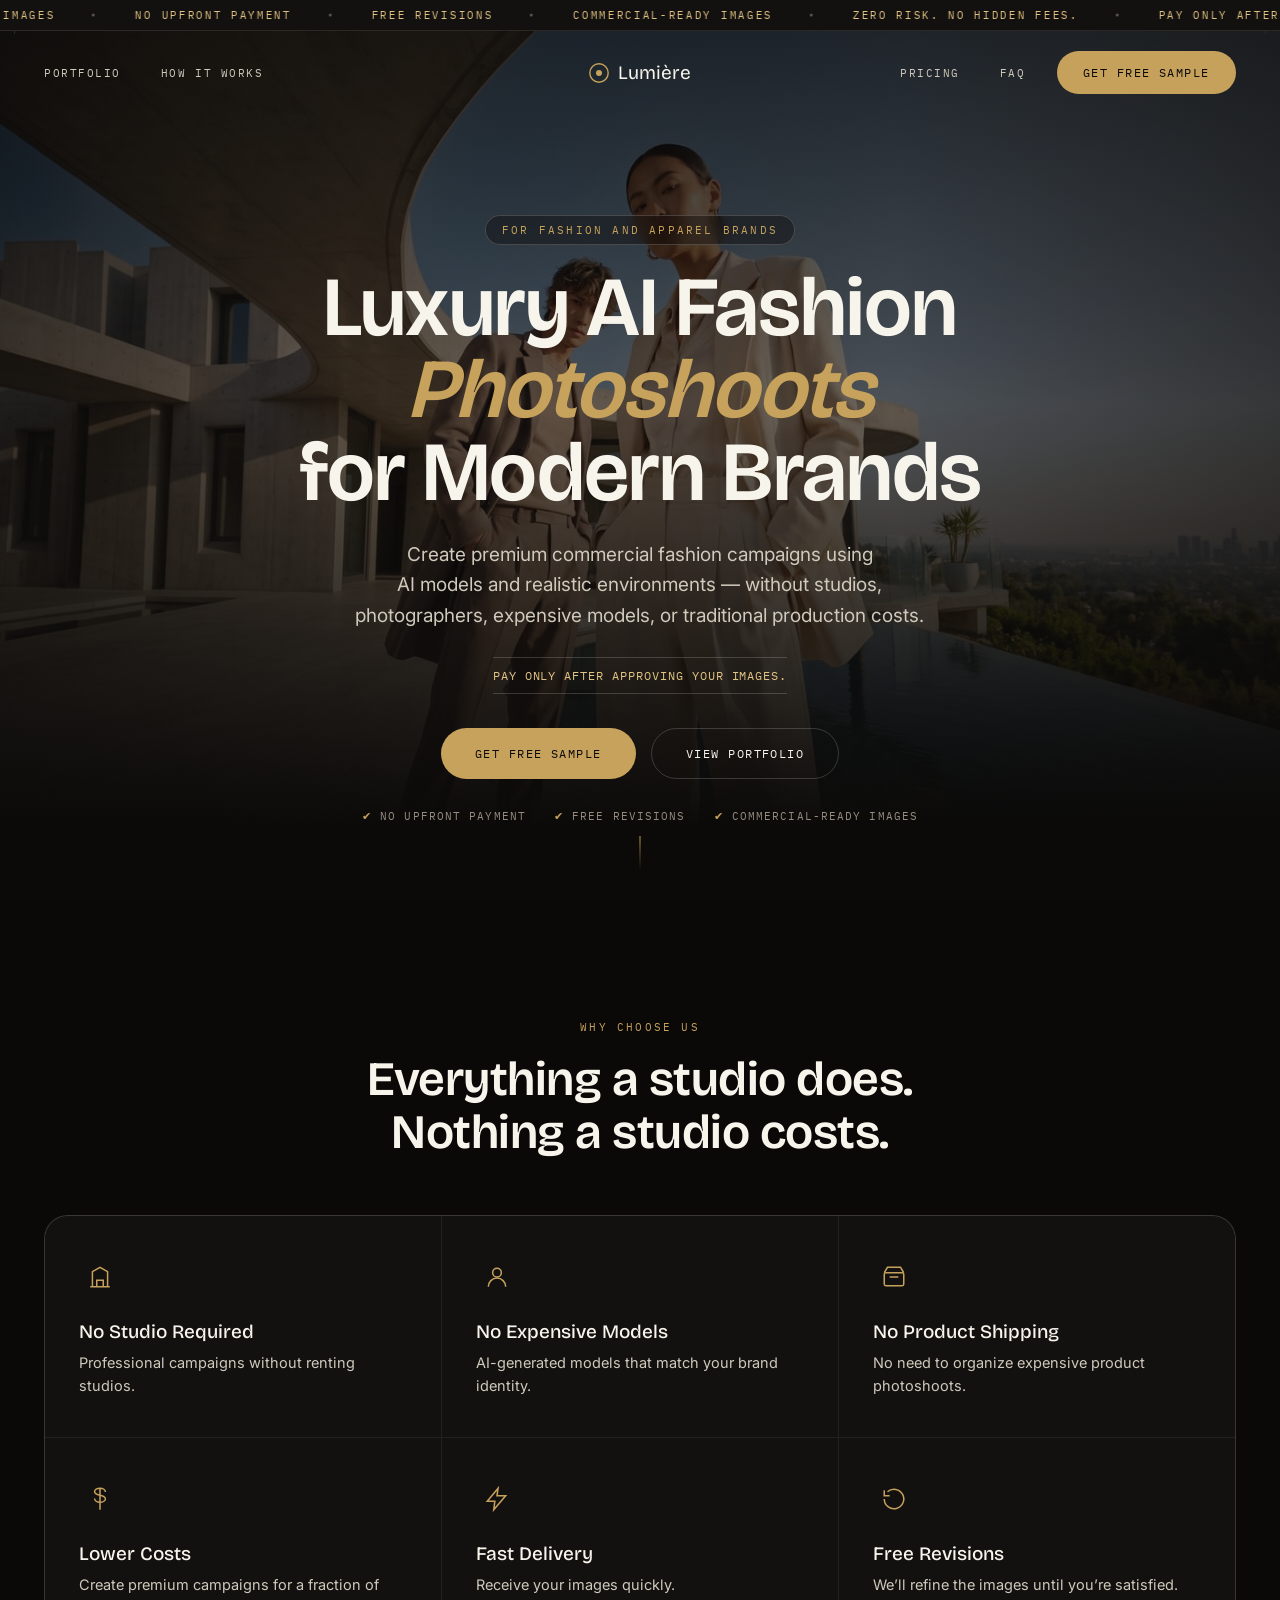
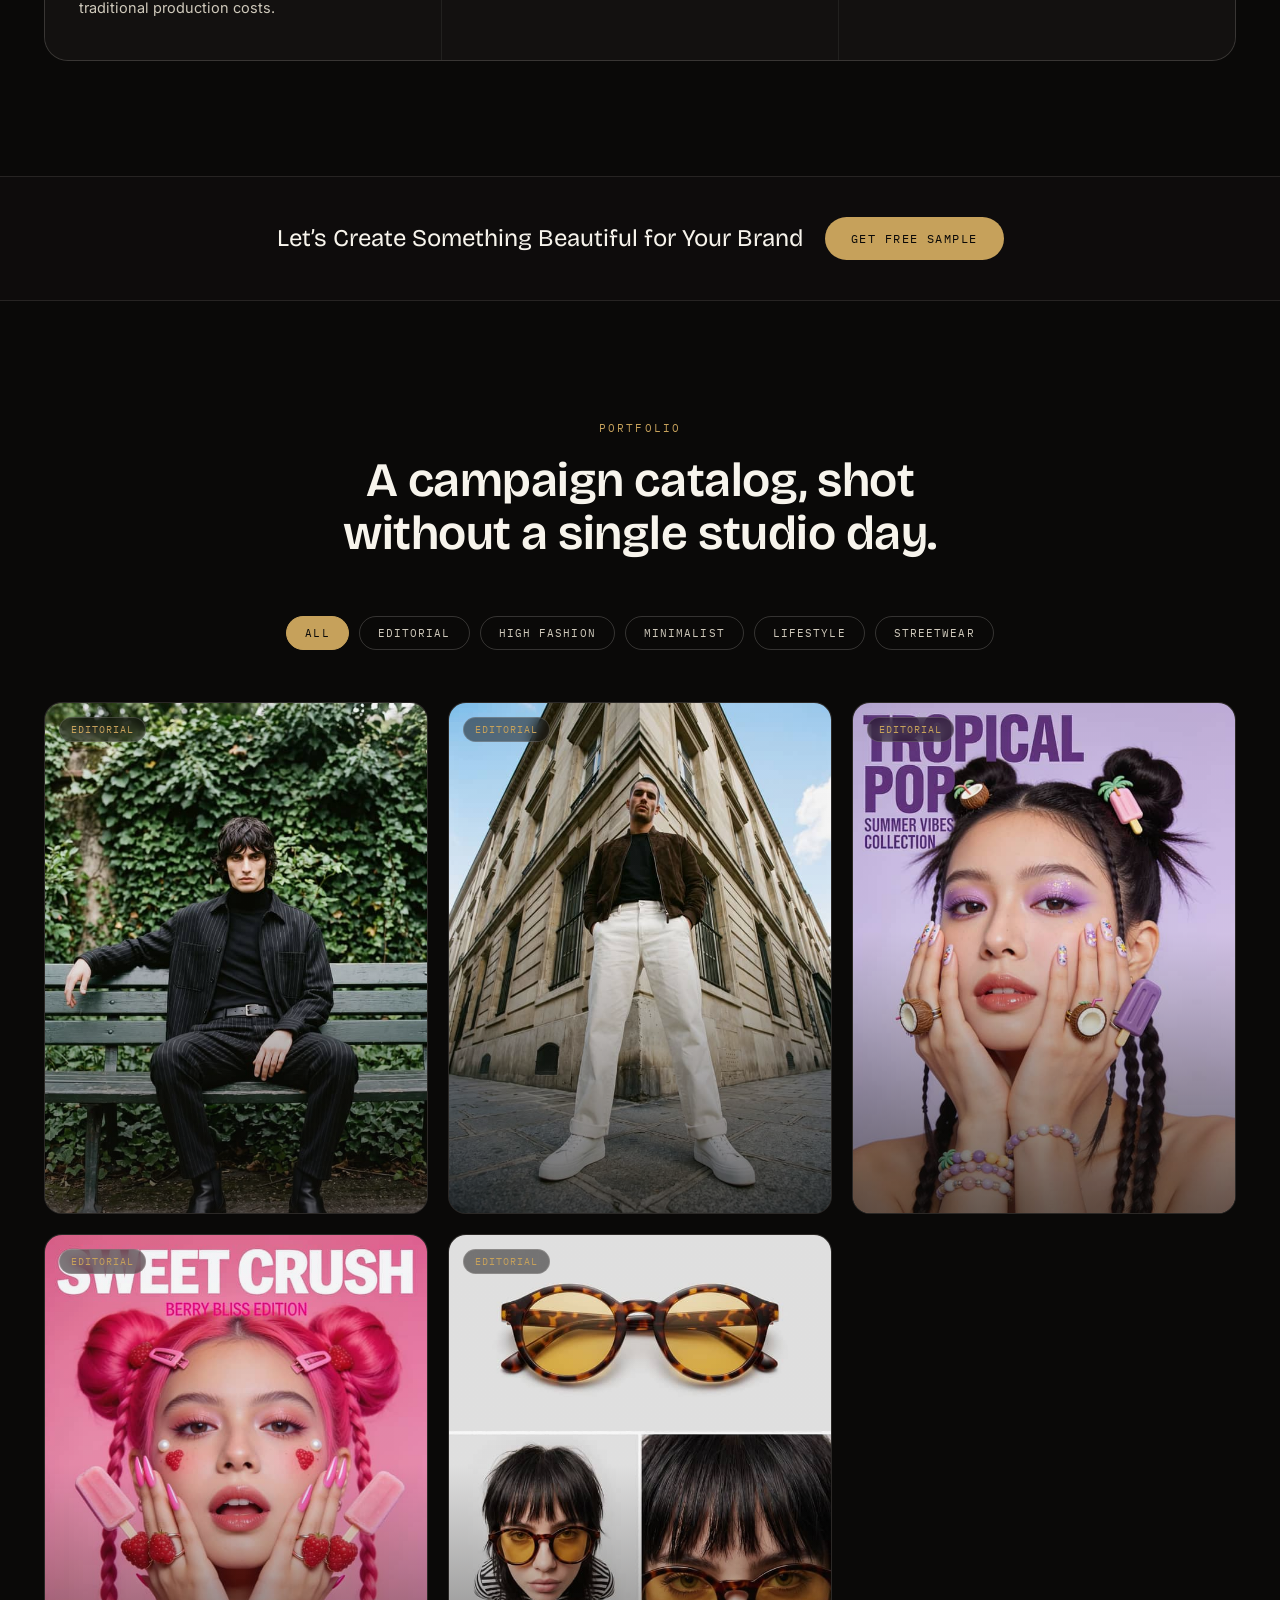
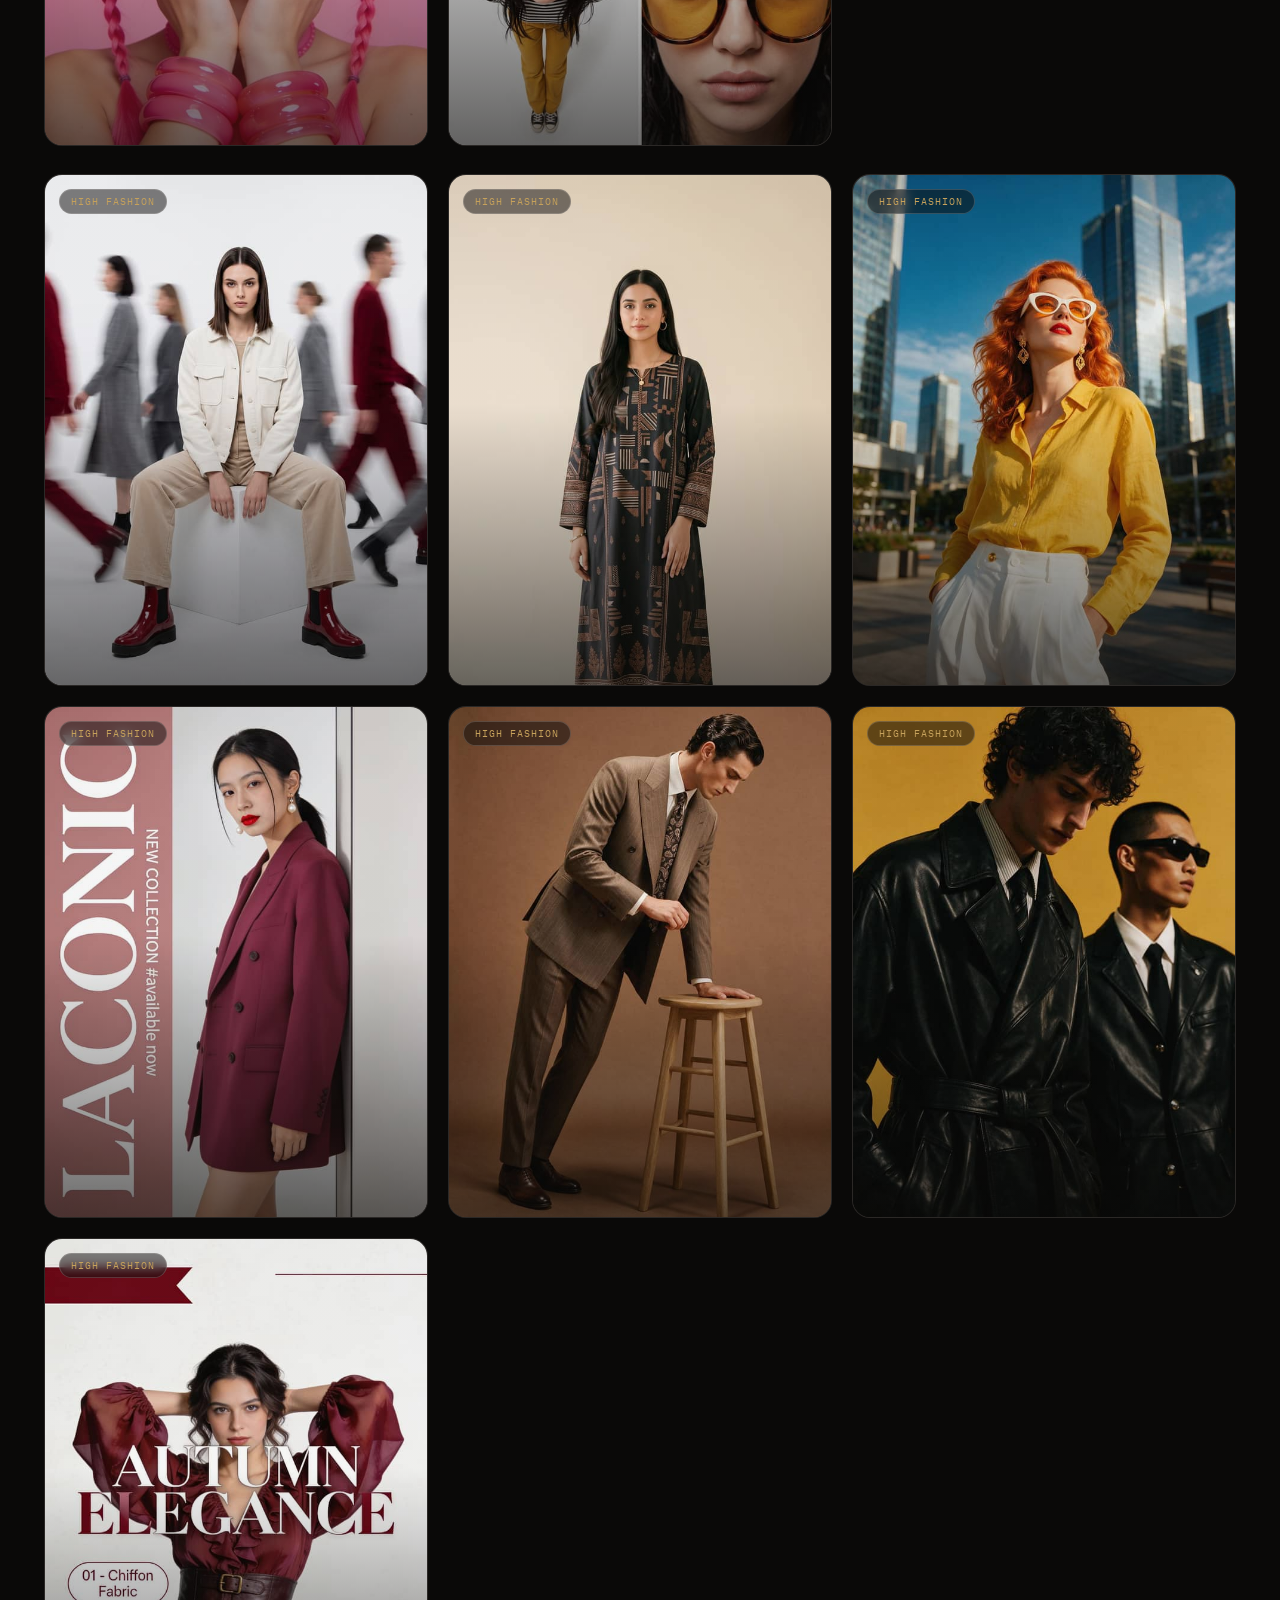
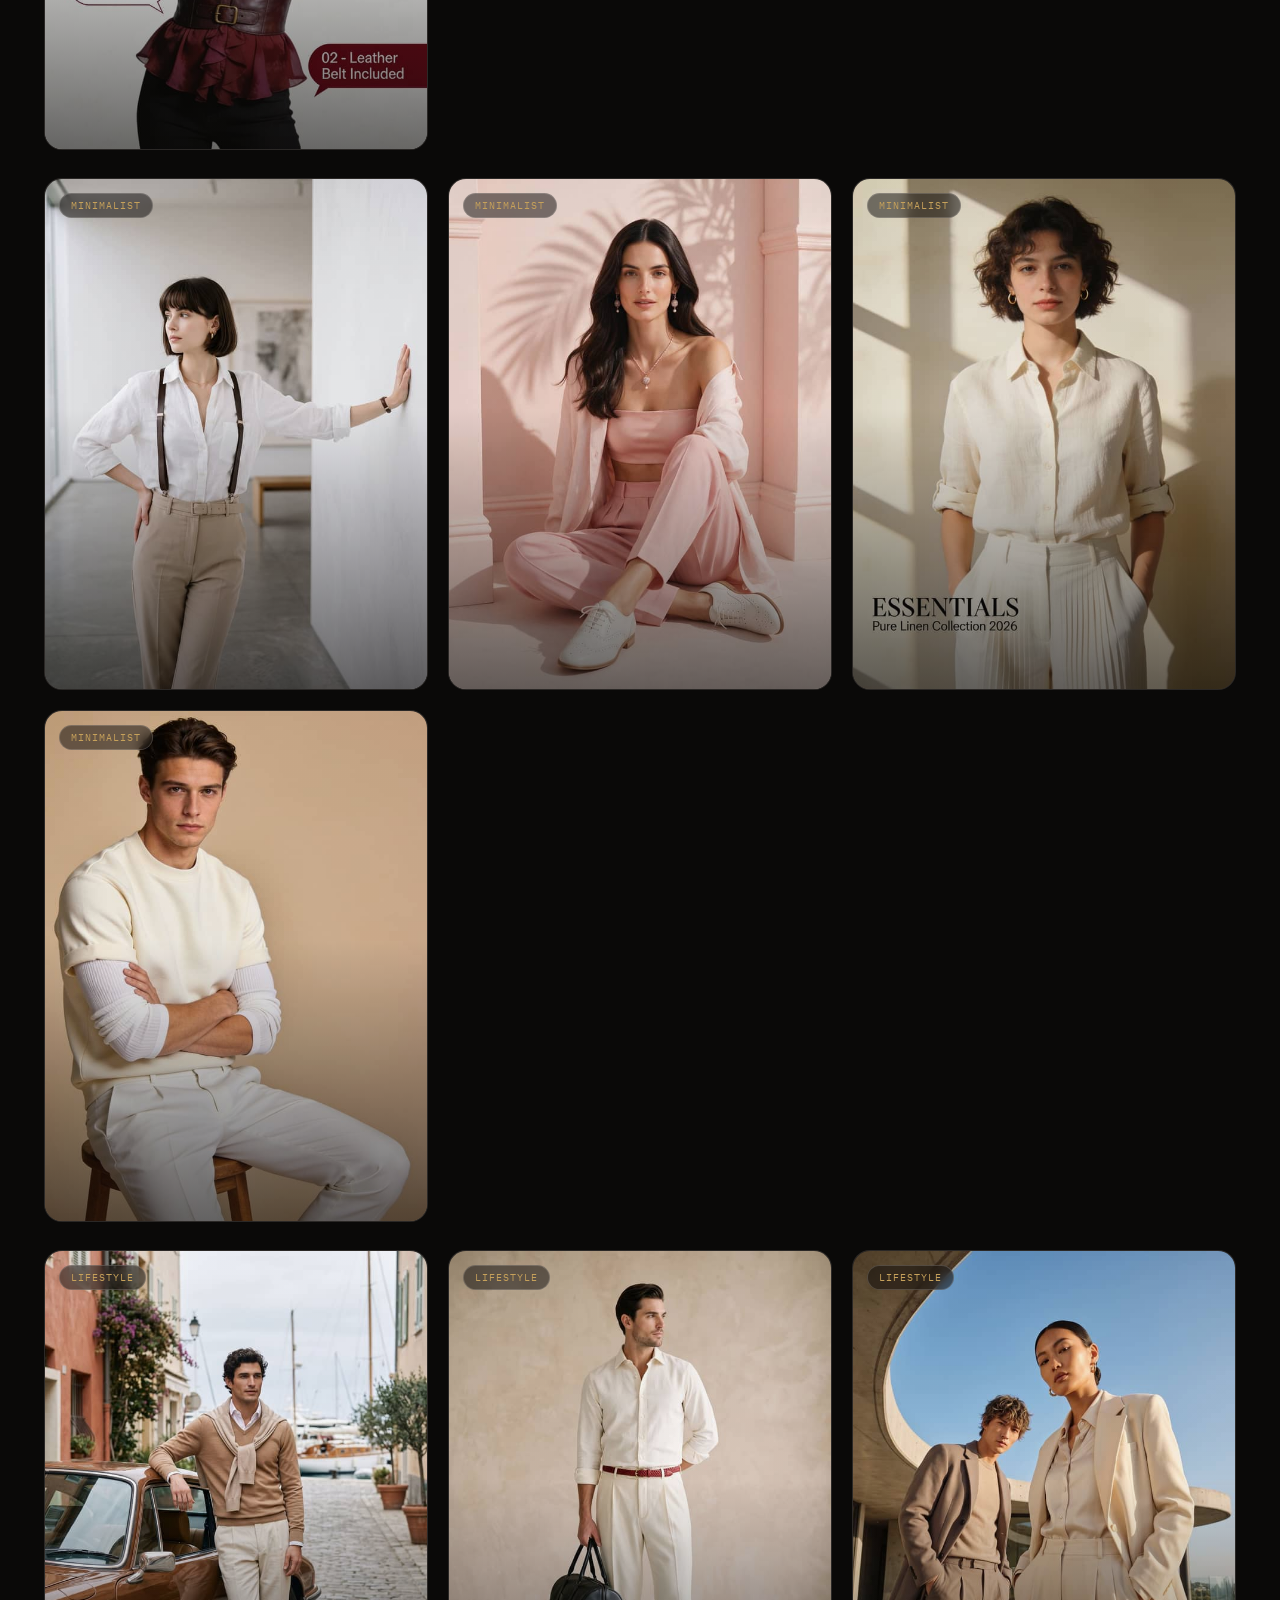
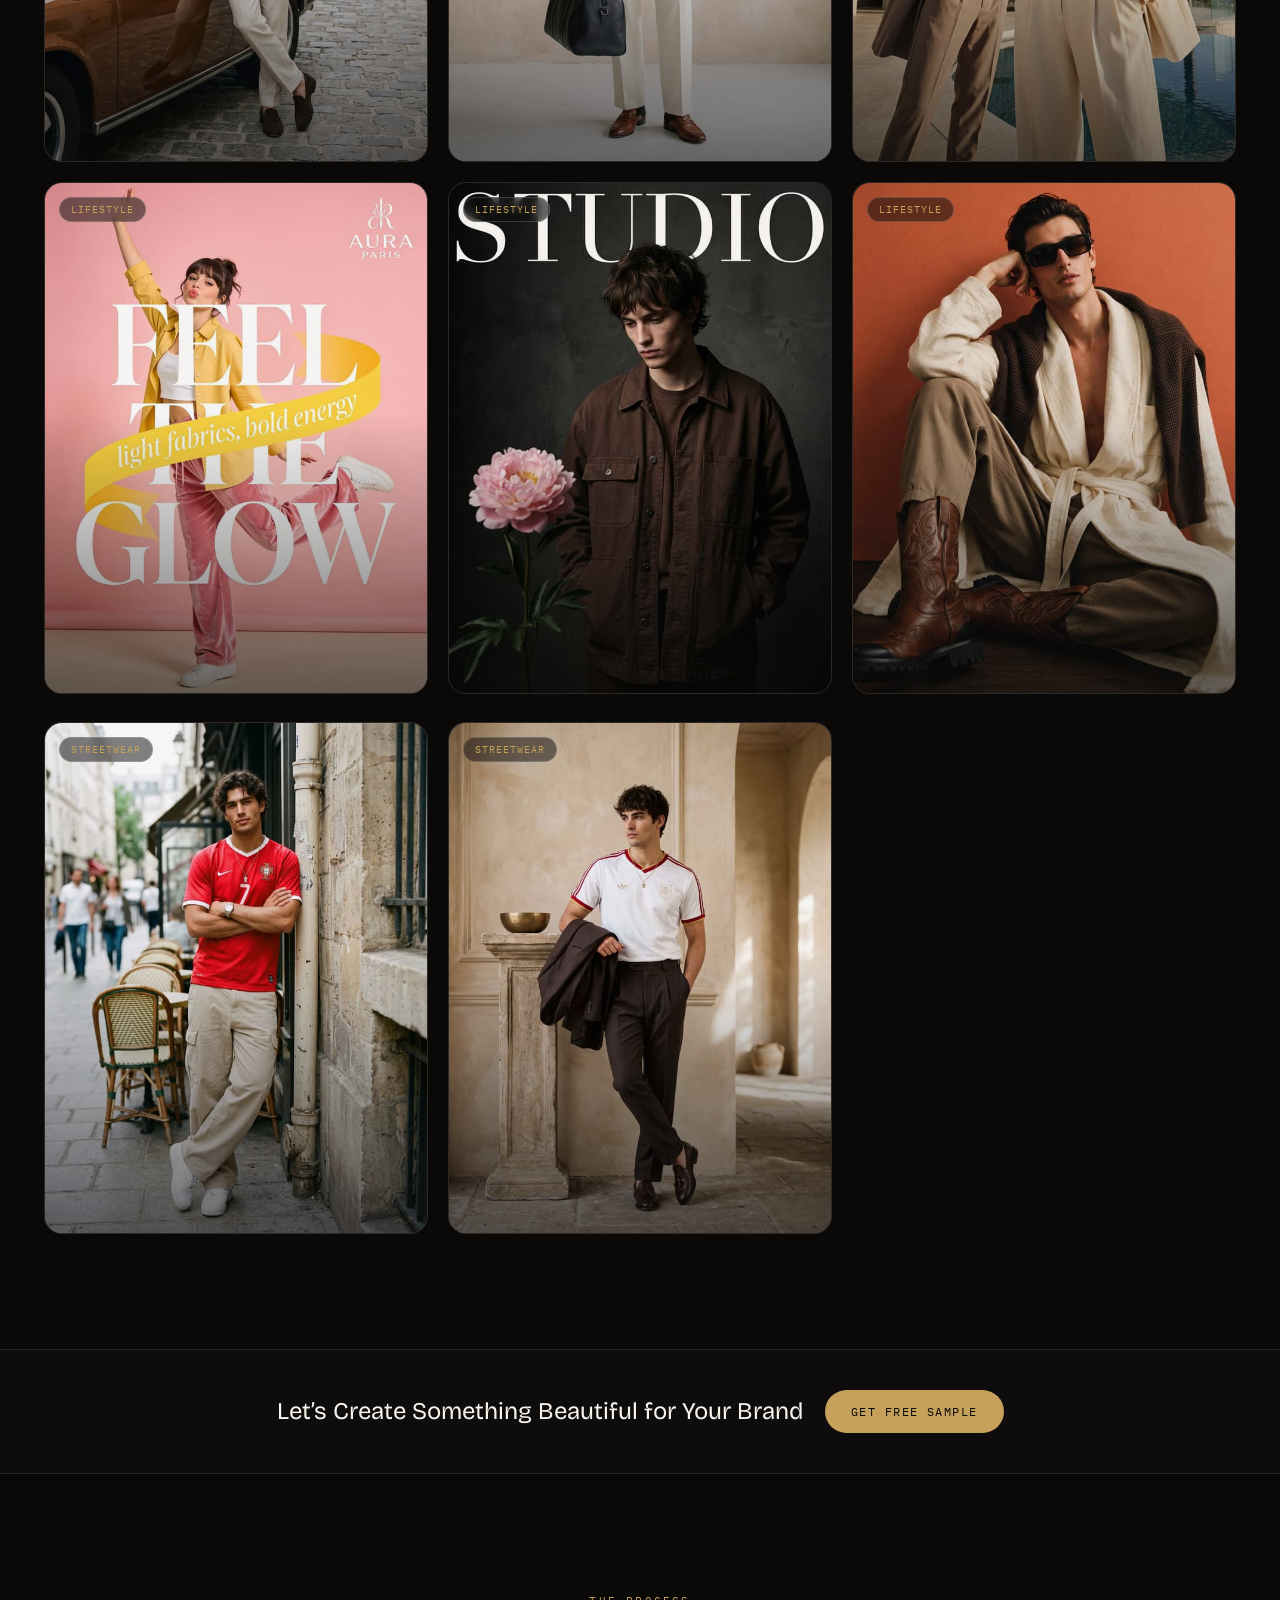
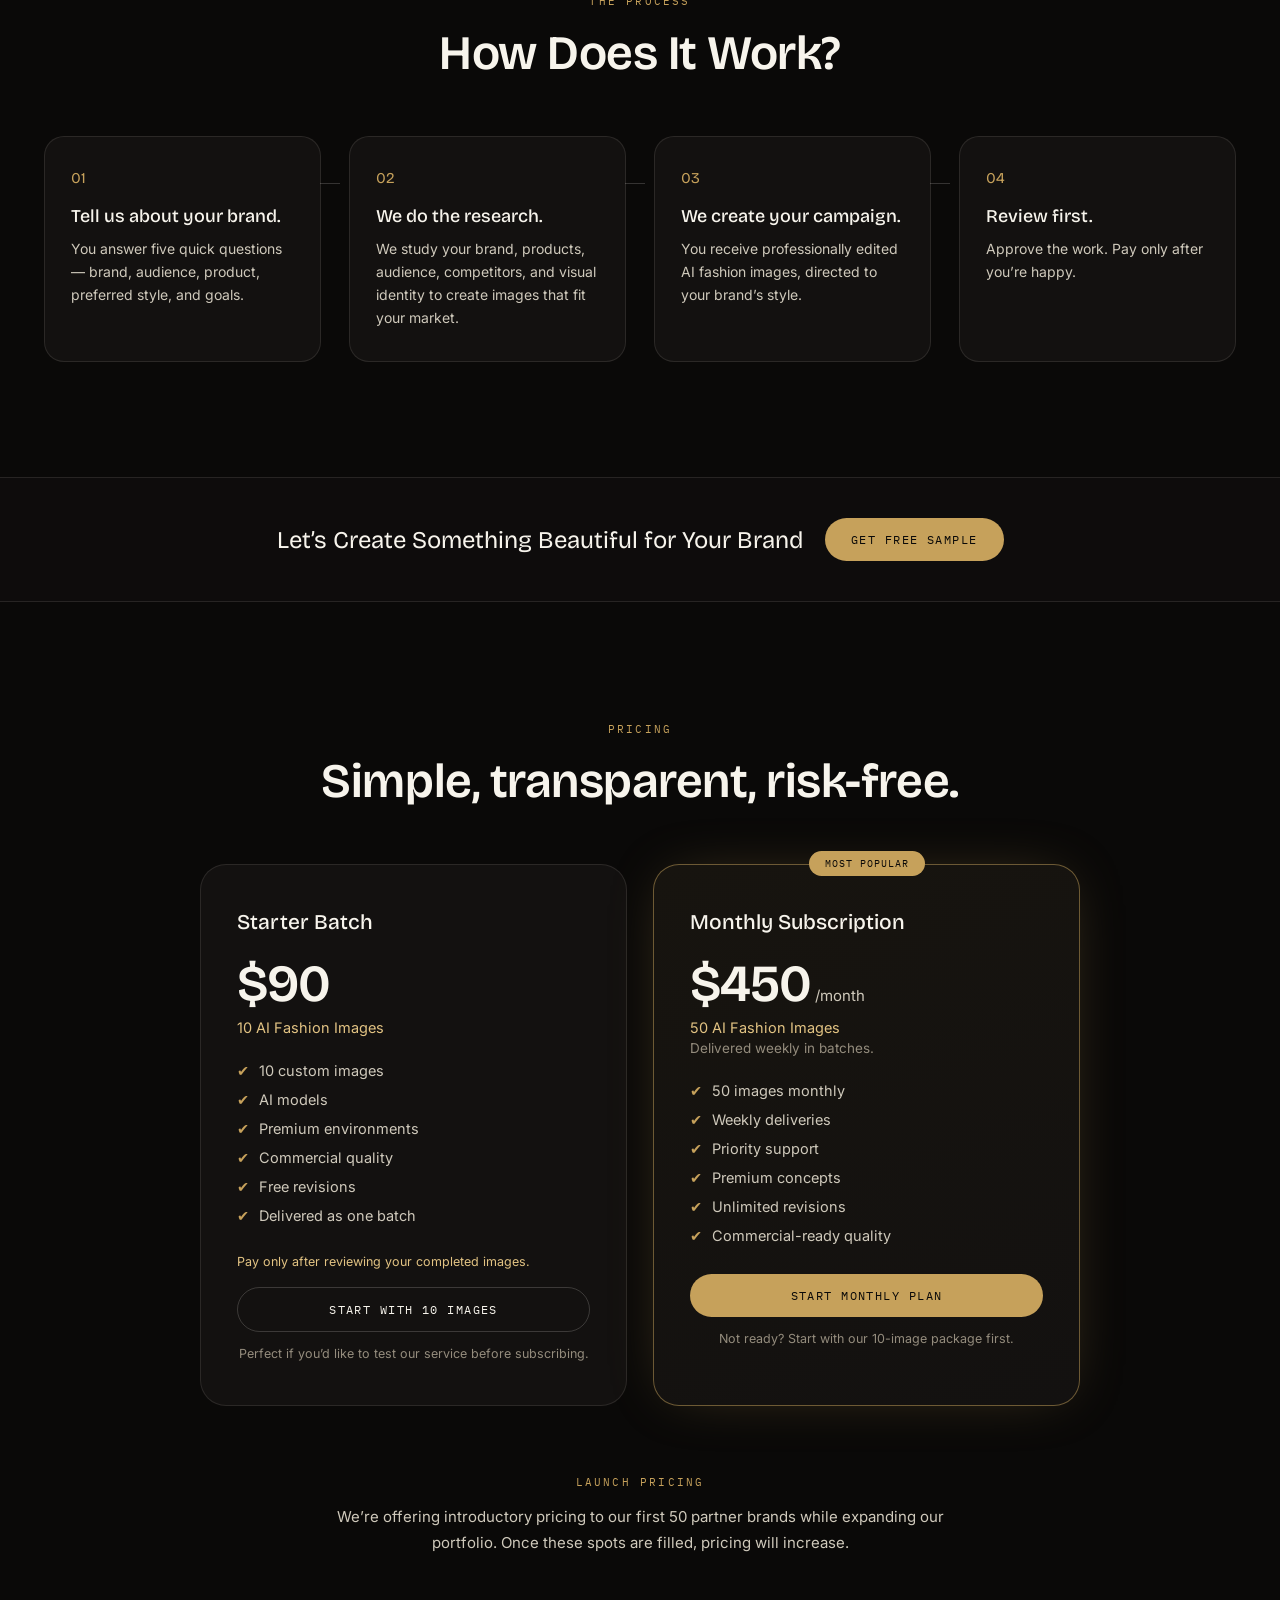
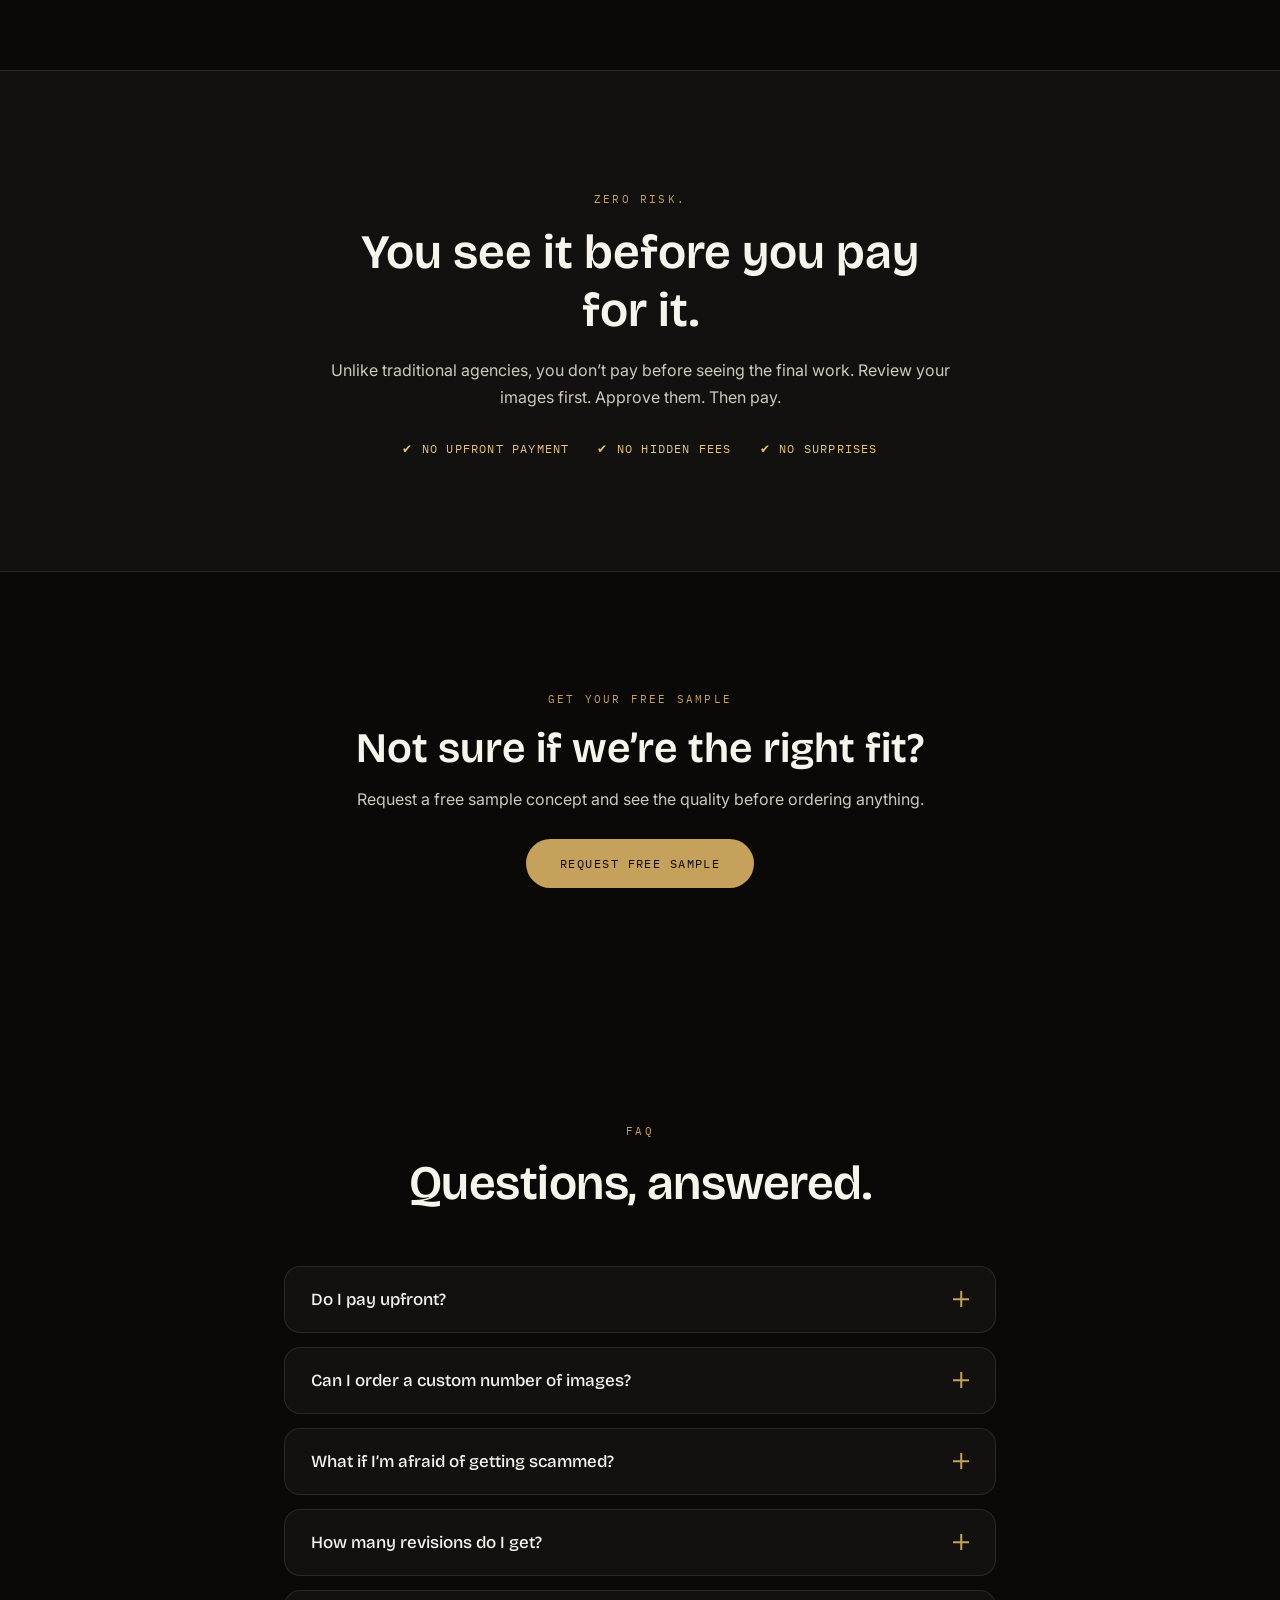
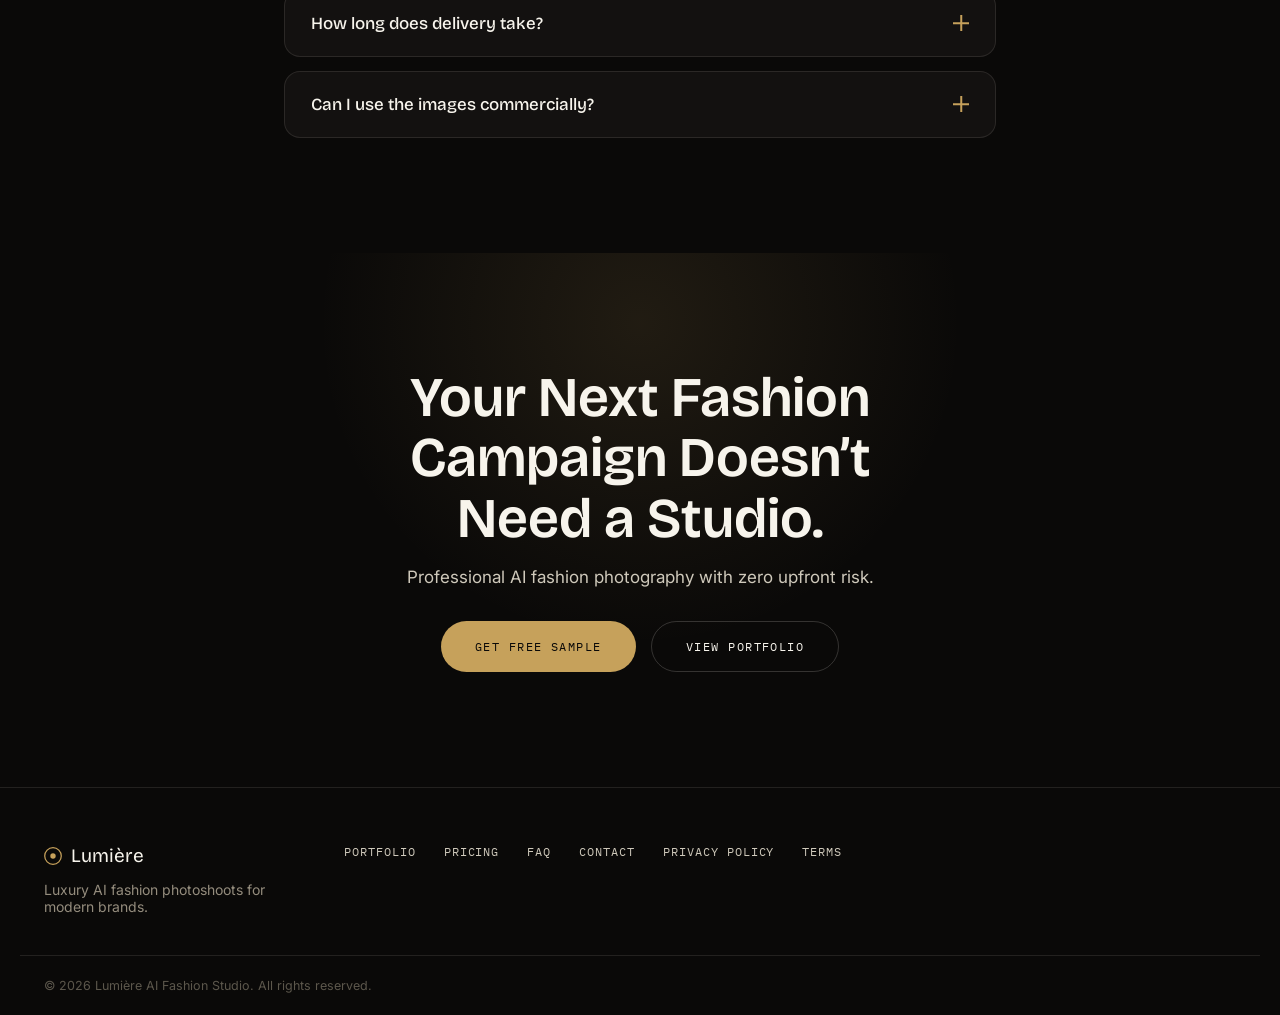
==== commit 6f4260d6: "favicon added" ====
--- a/index.html
+++ b/index.html
@@ -36,8 +36,9 @@
 <meta name="twitter:description" content="Premium commercial fashion campaigns created with AI models and realistic environments. Pay only after you approve your images." />
 <meta name="twitter:image" content="https://www.lumiereai.com/assets/images/og-share.jpg" />
 
-<link rel="icon" href="data:image/svg+xml,<svg xmlns=%22http://www.w3.org/2000/svg%22 viewBox=%220 0 100 100%22><circle cx=%2250%22 cy=%2250%22 r=%2246%22 fill=%22none%22 stroke=%22%23c6a15b%22 stroke-width=%228%22/><circle cx=%2250%22 cy=%2250%22 r=%2216%22 fill=%22%23c6a15b%22/></svg>" />
-<link rel="apple-touch-icon" href="data:image/svg+xml,<svg xmlns=%22http://www.w3.org/2000/svg%22 viewBox=%220 0 100 100%22><rect width=%22100%22 height=%22100%22 rx=%2220%22 fill=%22%230a0908%22/><circle cx=%2250%22 cy=%2250%22 r=%2230%22 fill=%22none%22 stroke=%22%23c6a15b%22 stroke-width=%228%22/><circle cx=%2250%22 cy=%2250%22 r=%2210%22 fill=%22%23c6a15b%22/></svg>" />
+<link rel="icon" href="favicon.ico" sizes="32x32" />
+<link rel="icon" href="assets/favicon.svg" type="image/svg+xml" />
+<link rel="apple-touch-icon" href="assets/apple-touch-icon.png" />
 
 <link rel="preconnect" href="https://fonts.googleapis.com" />
 <link rel="preconnect" href="https://fonts.gstatic.com" crossorigin />
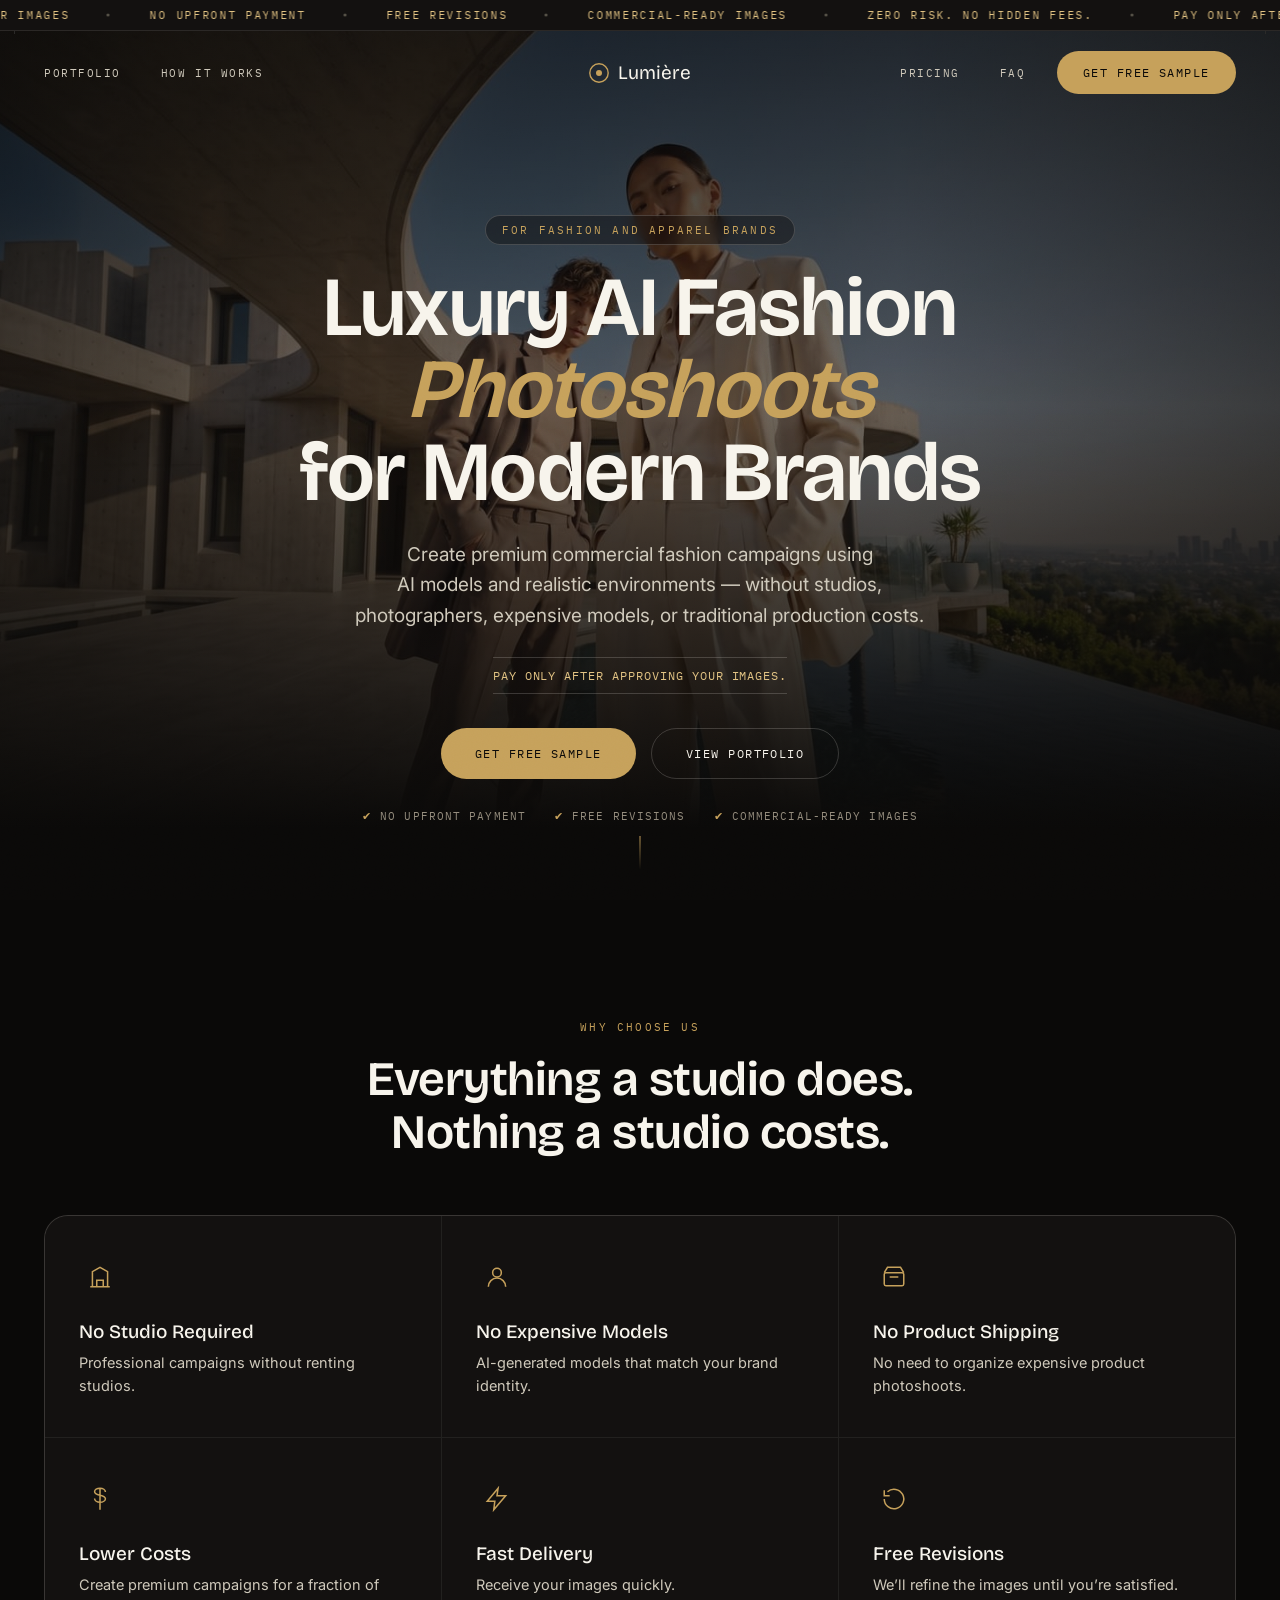
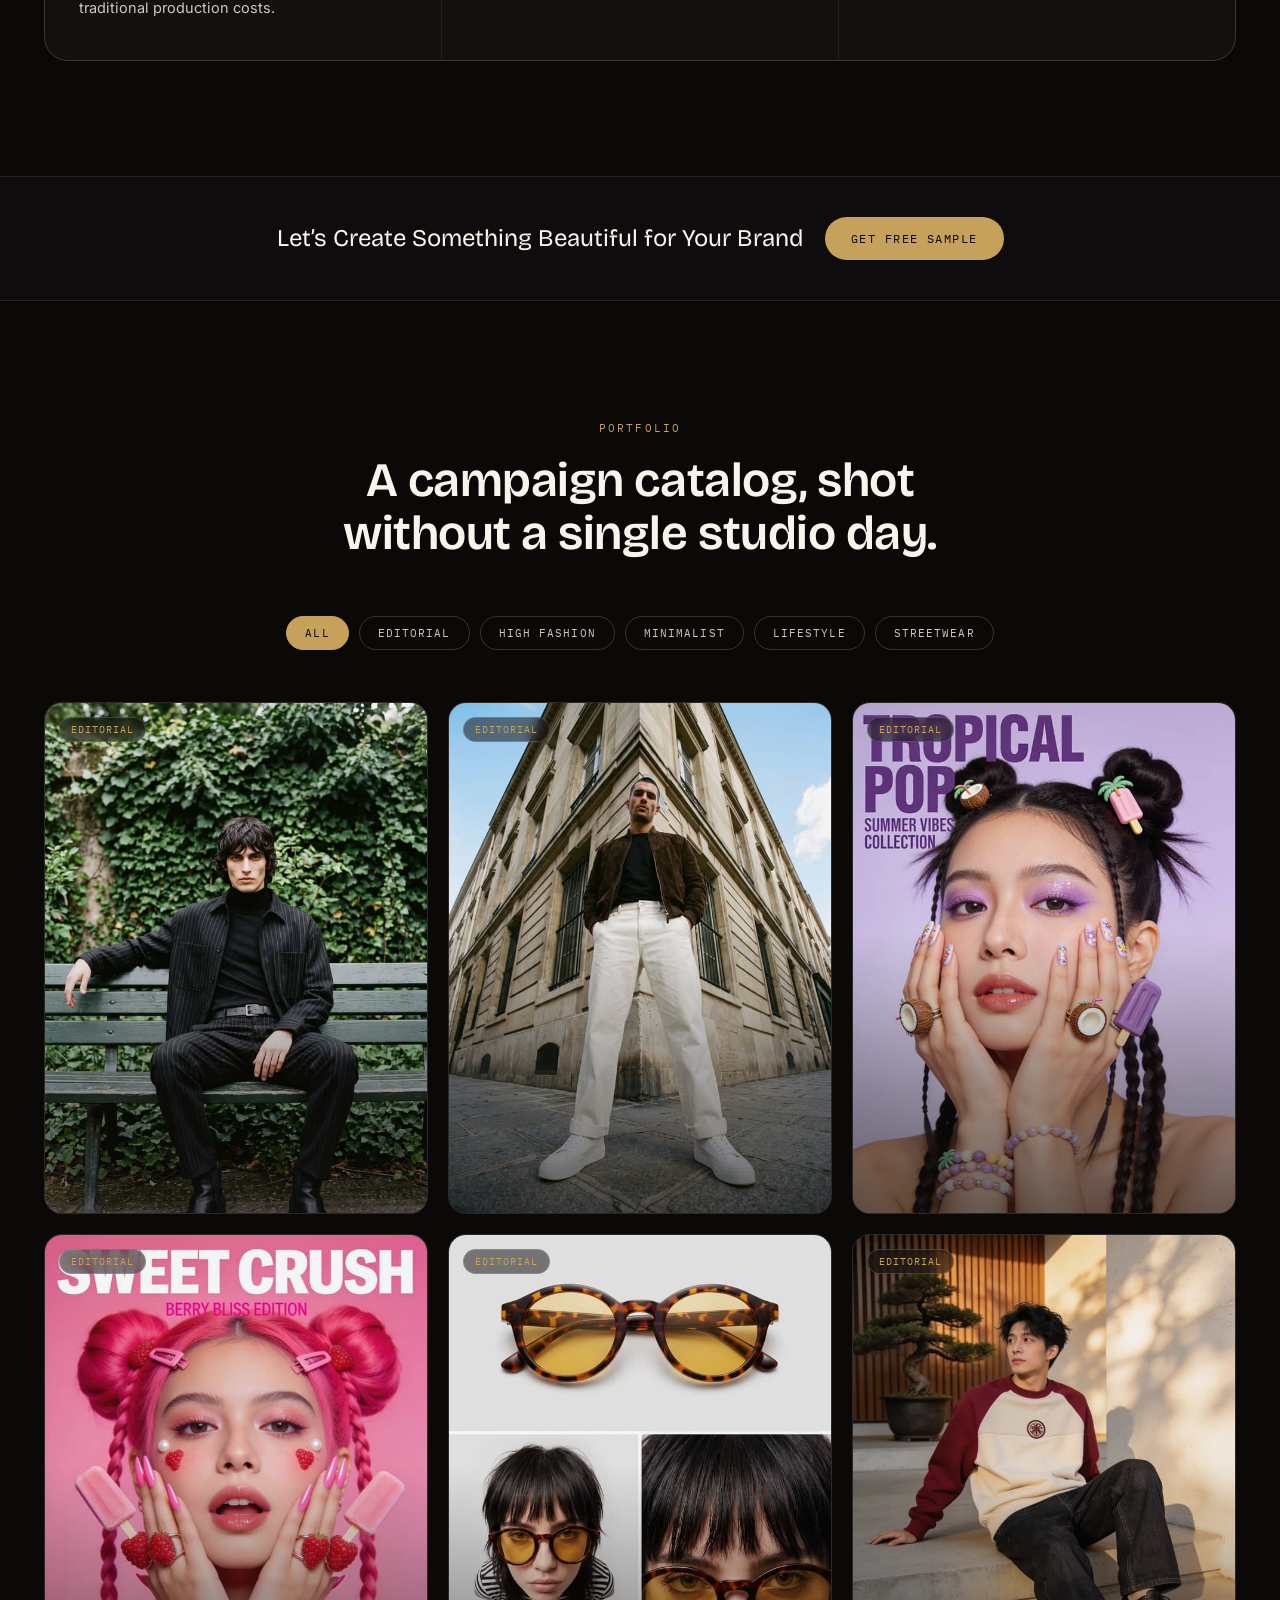
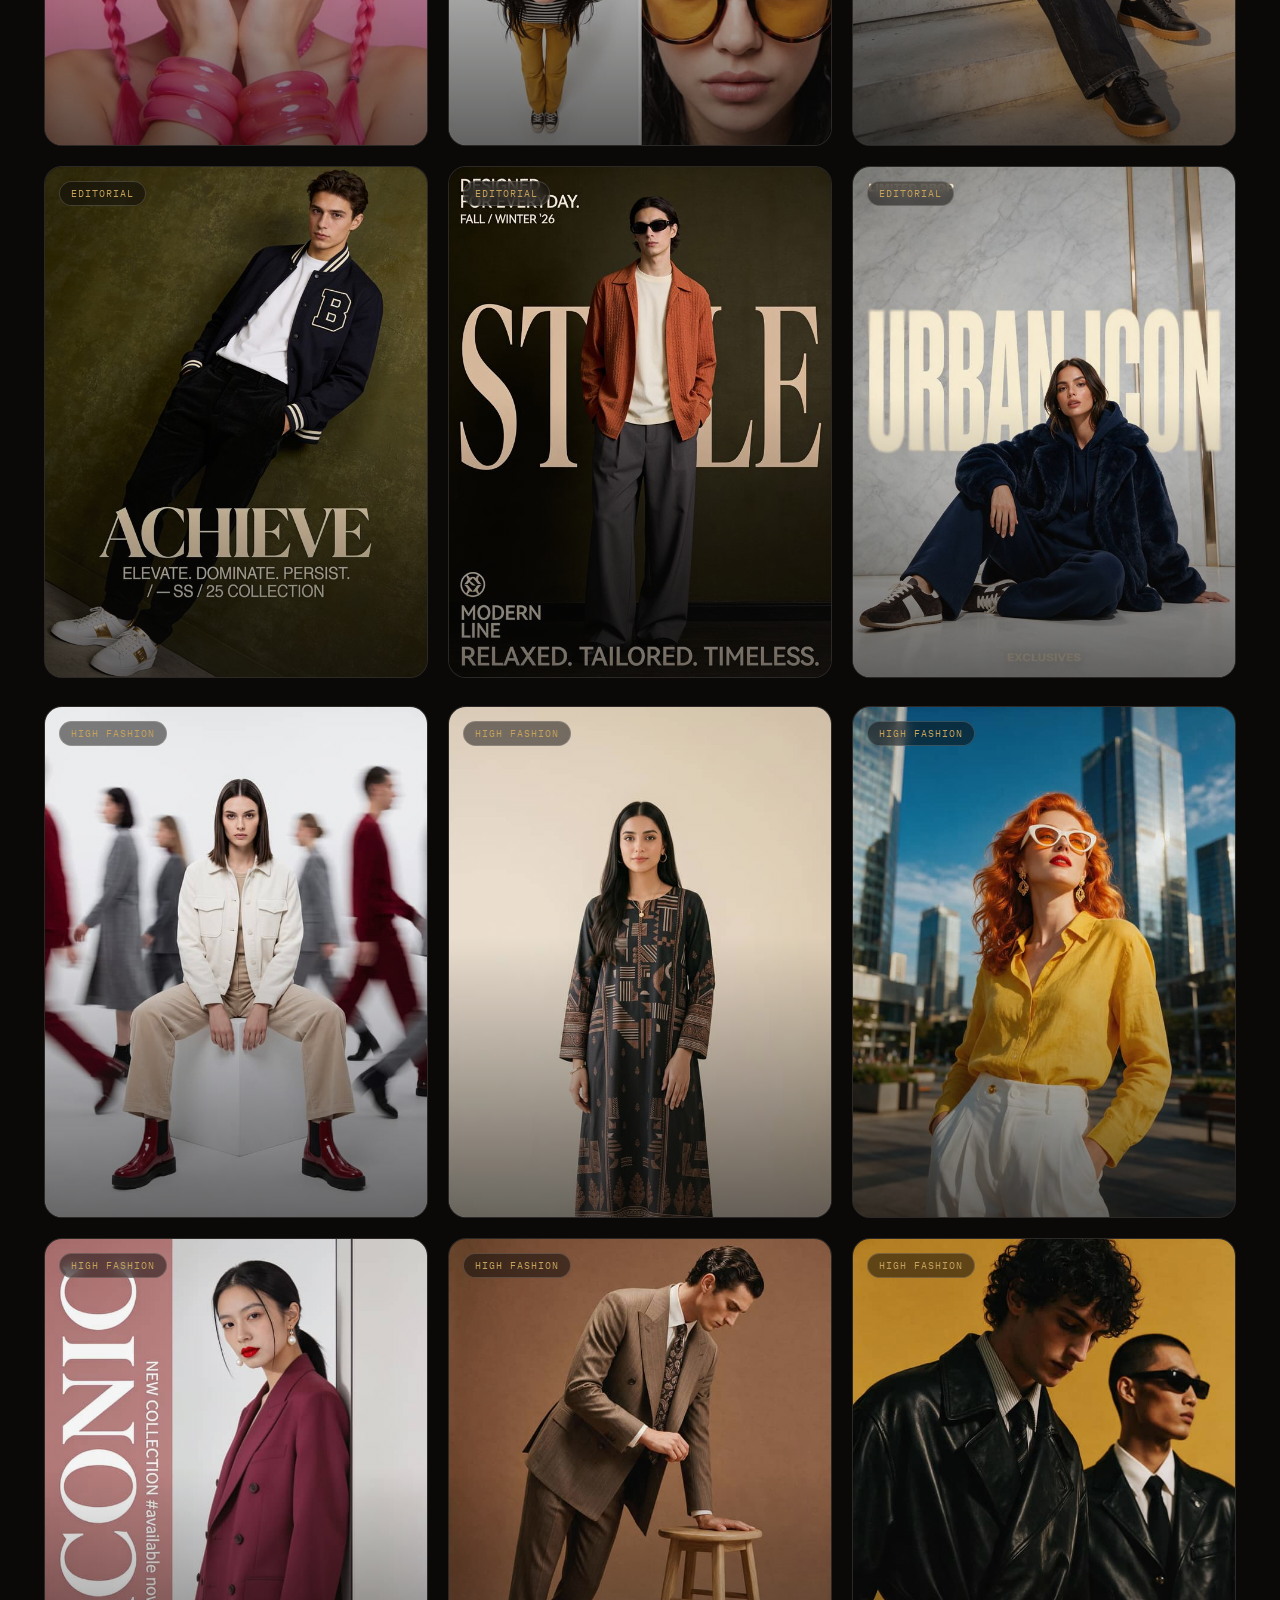
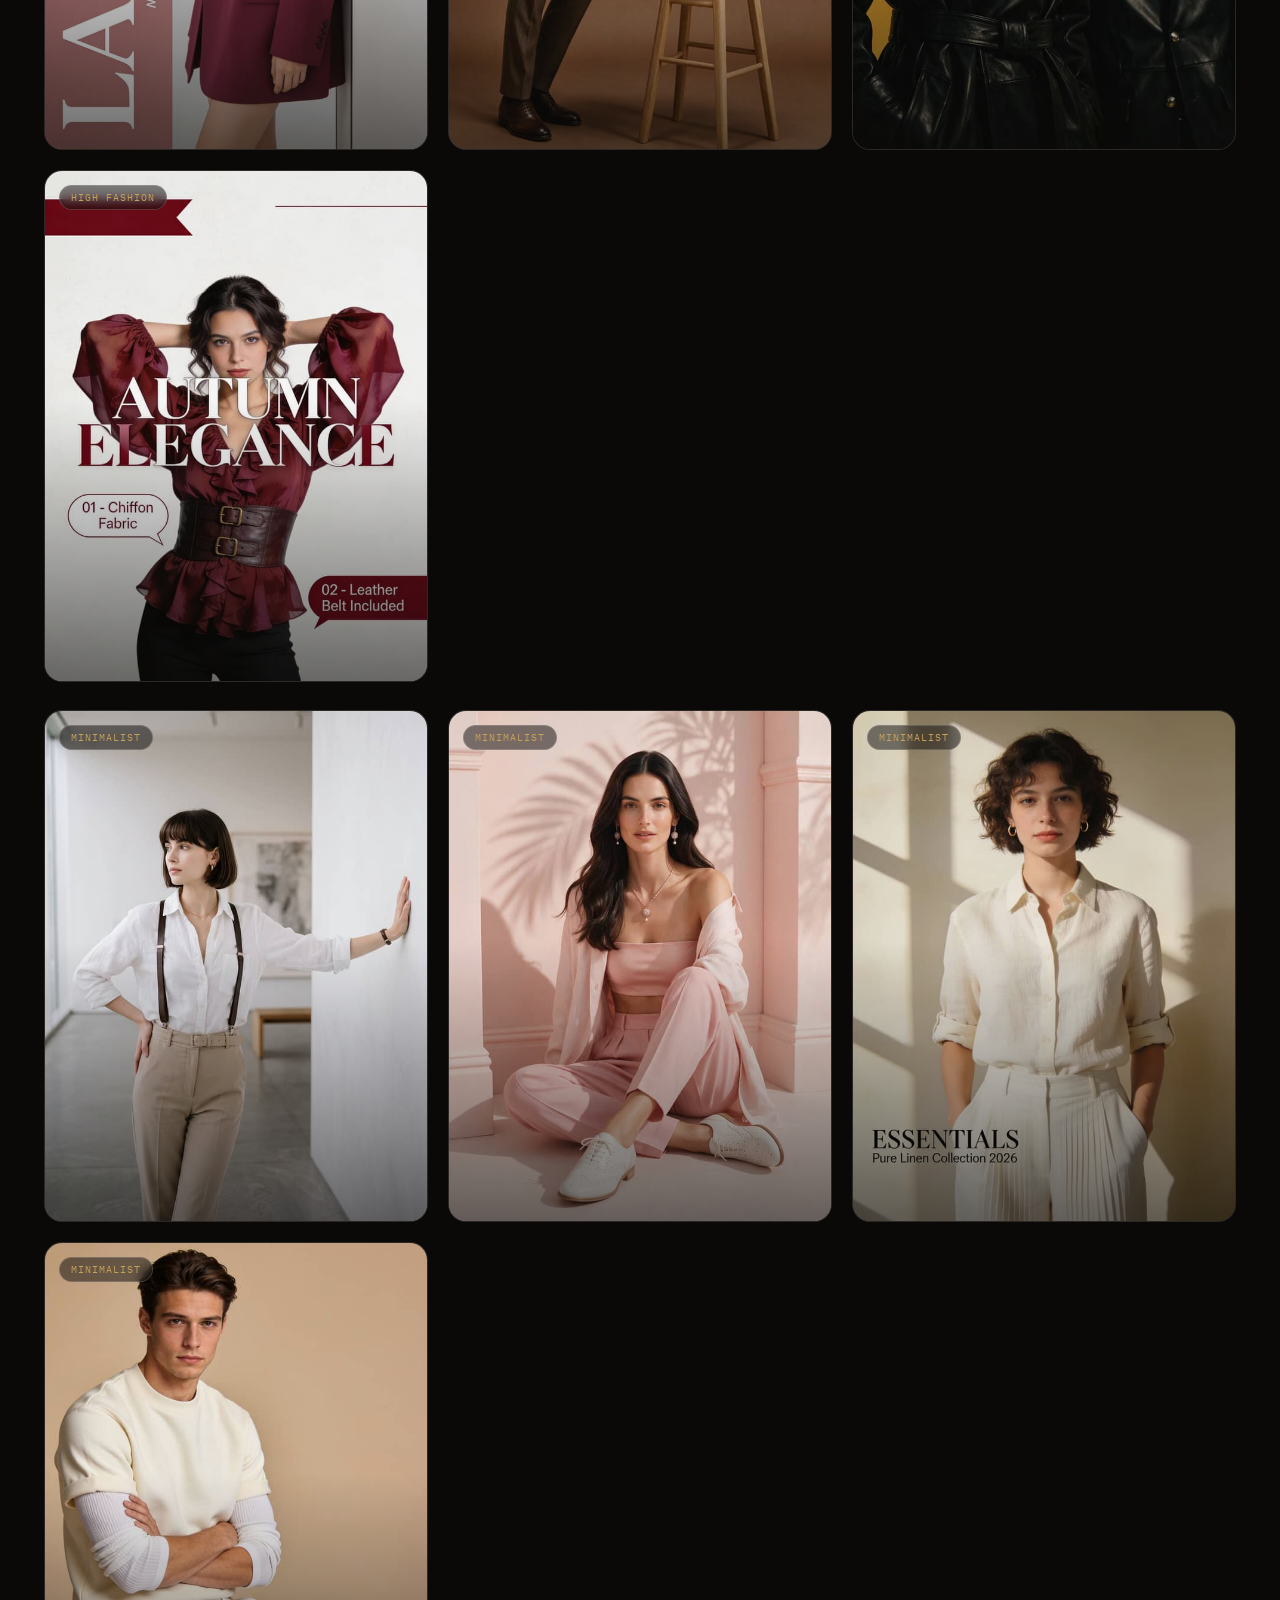
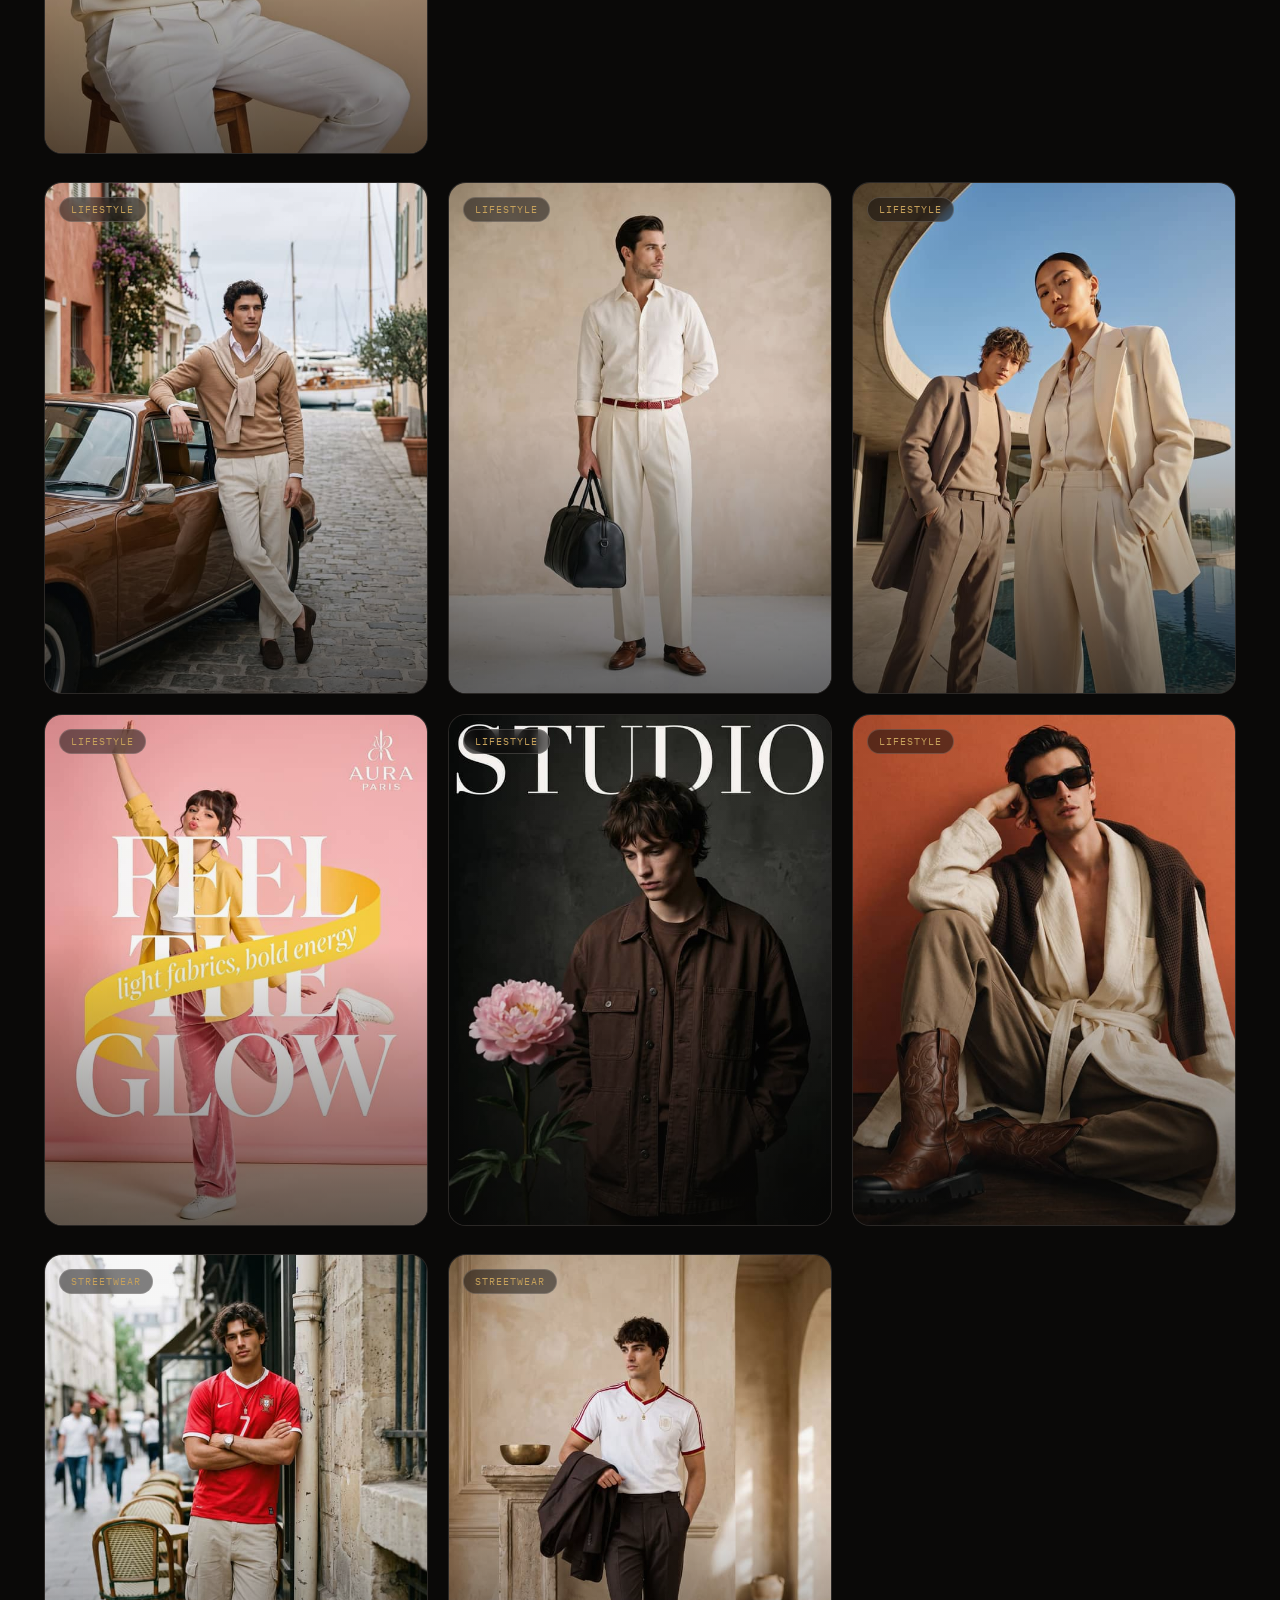
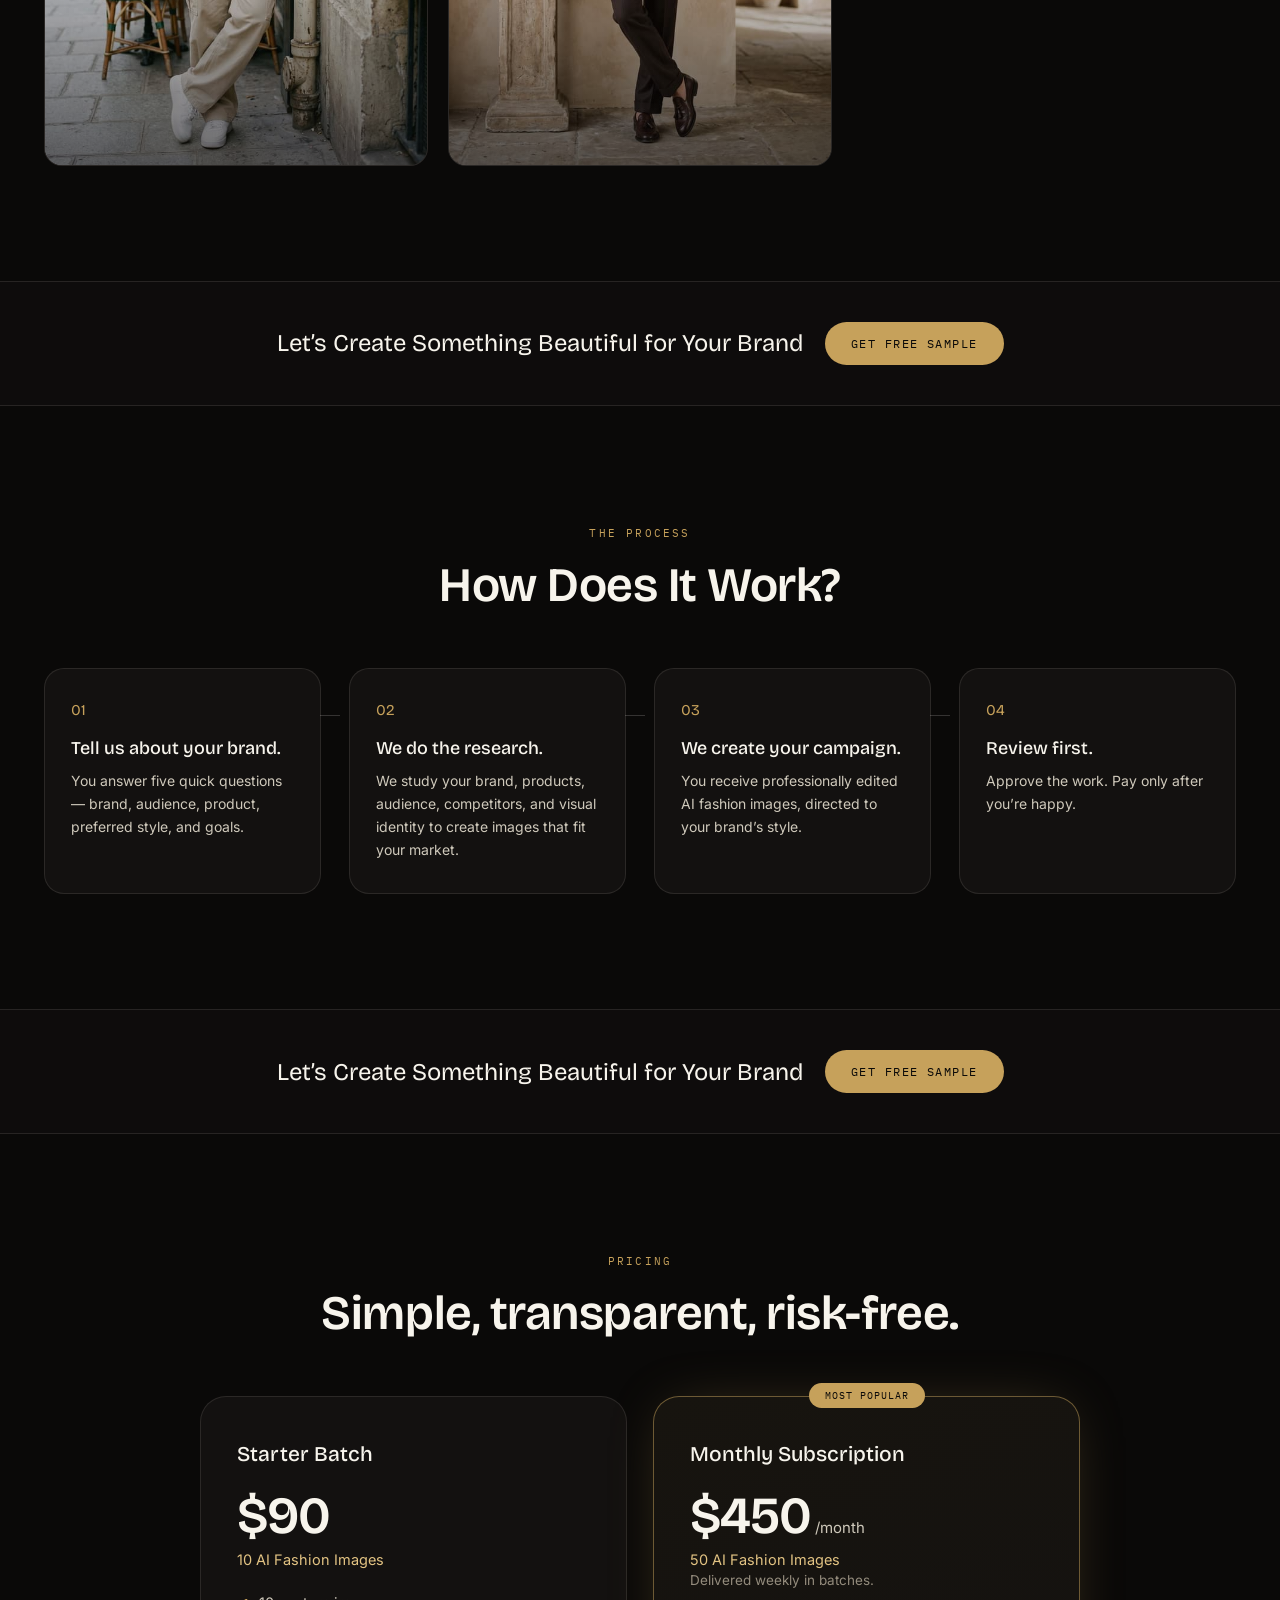
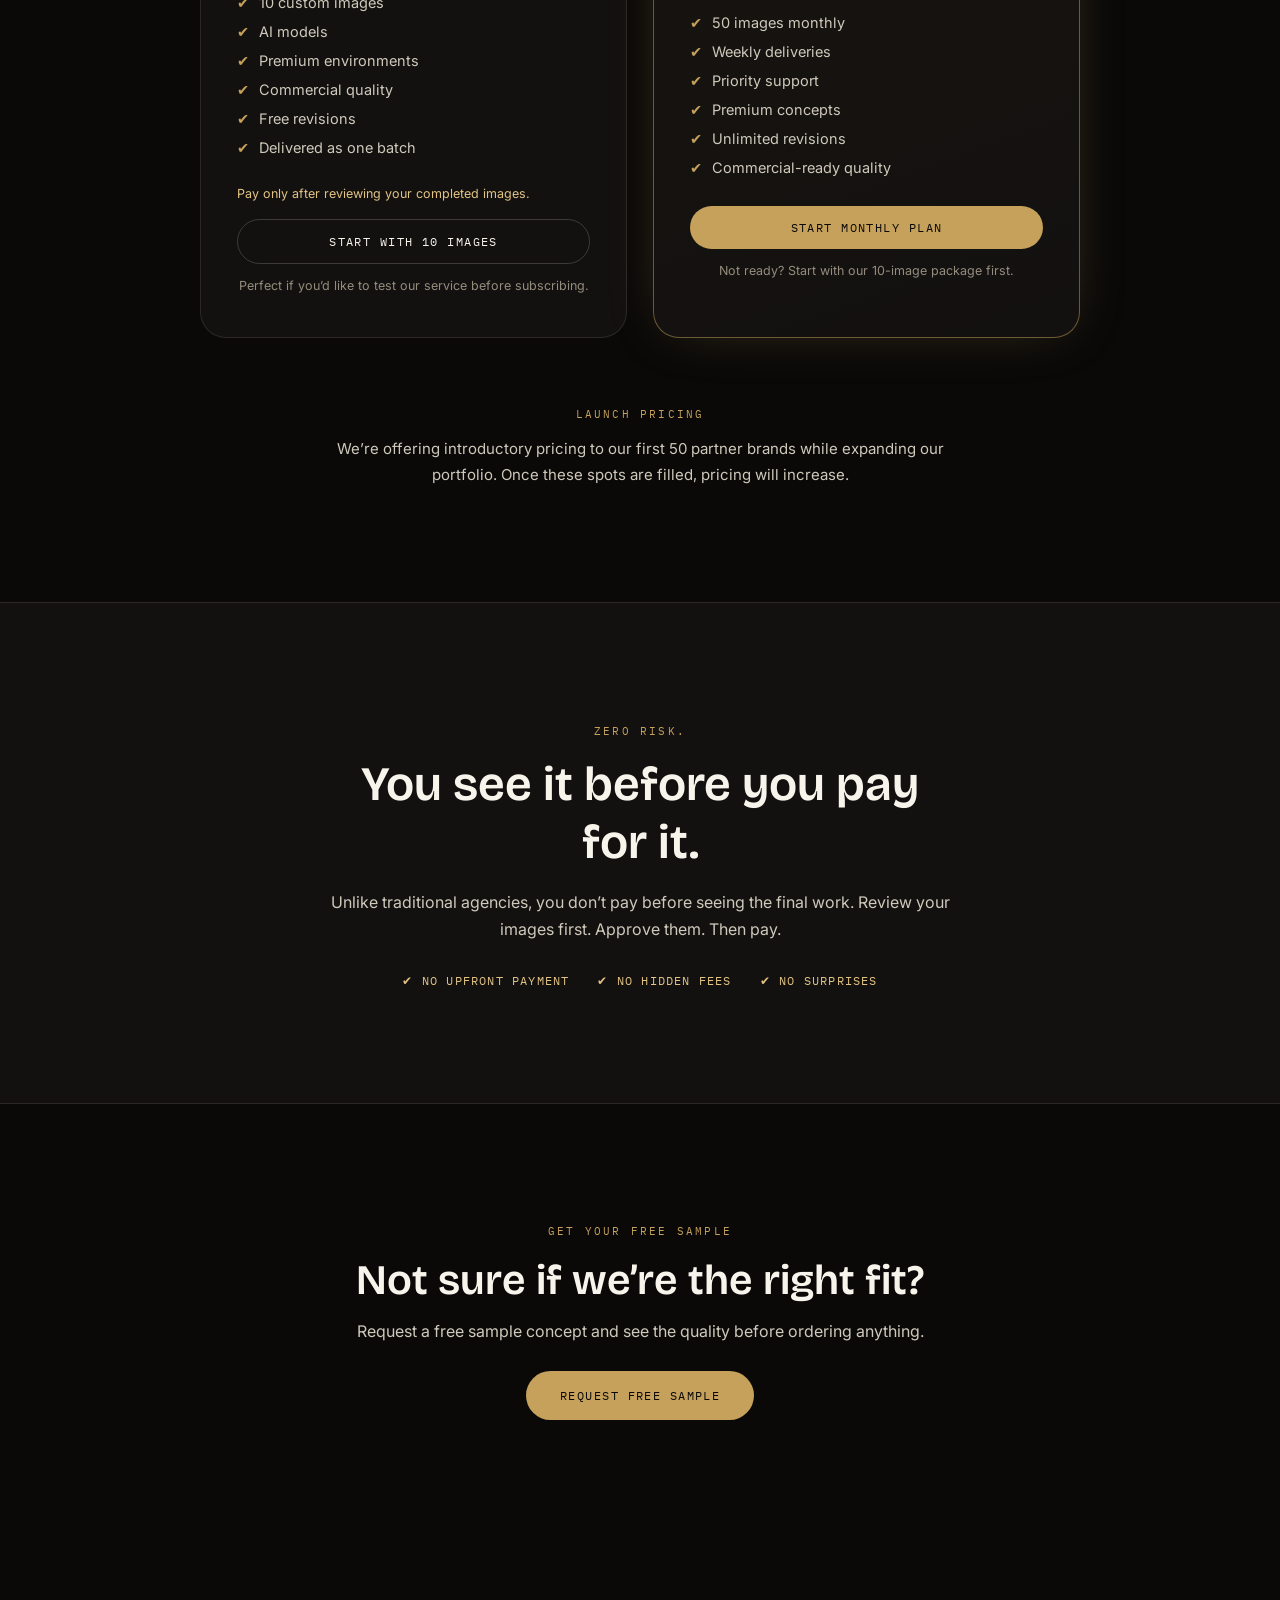
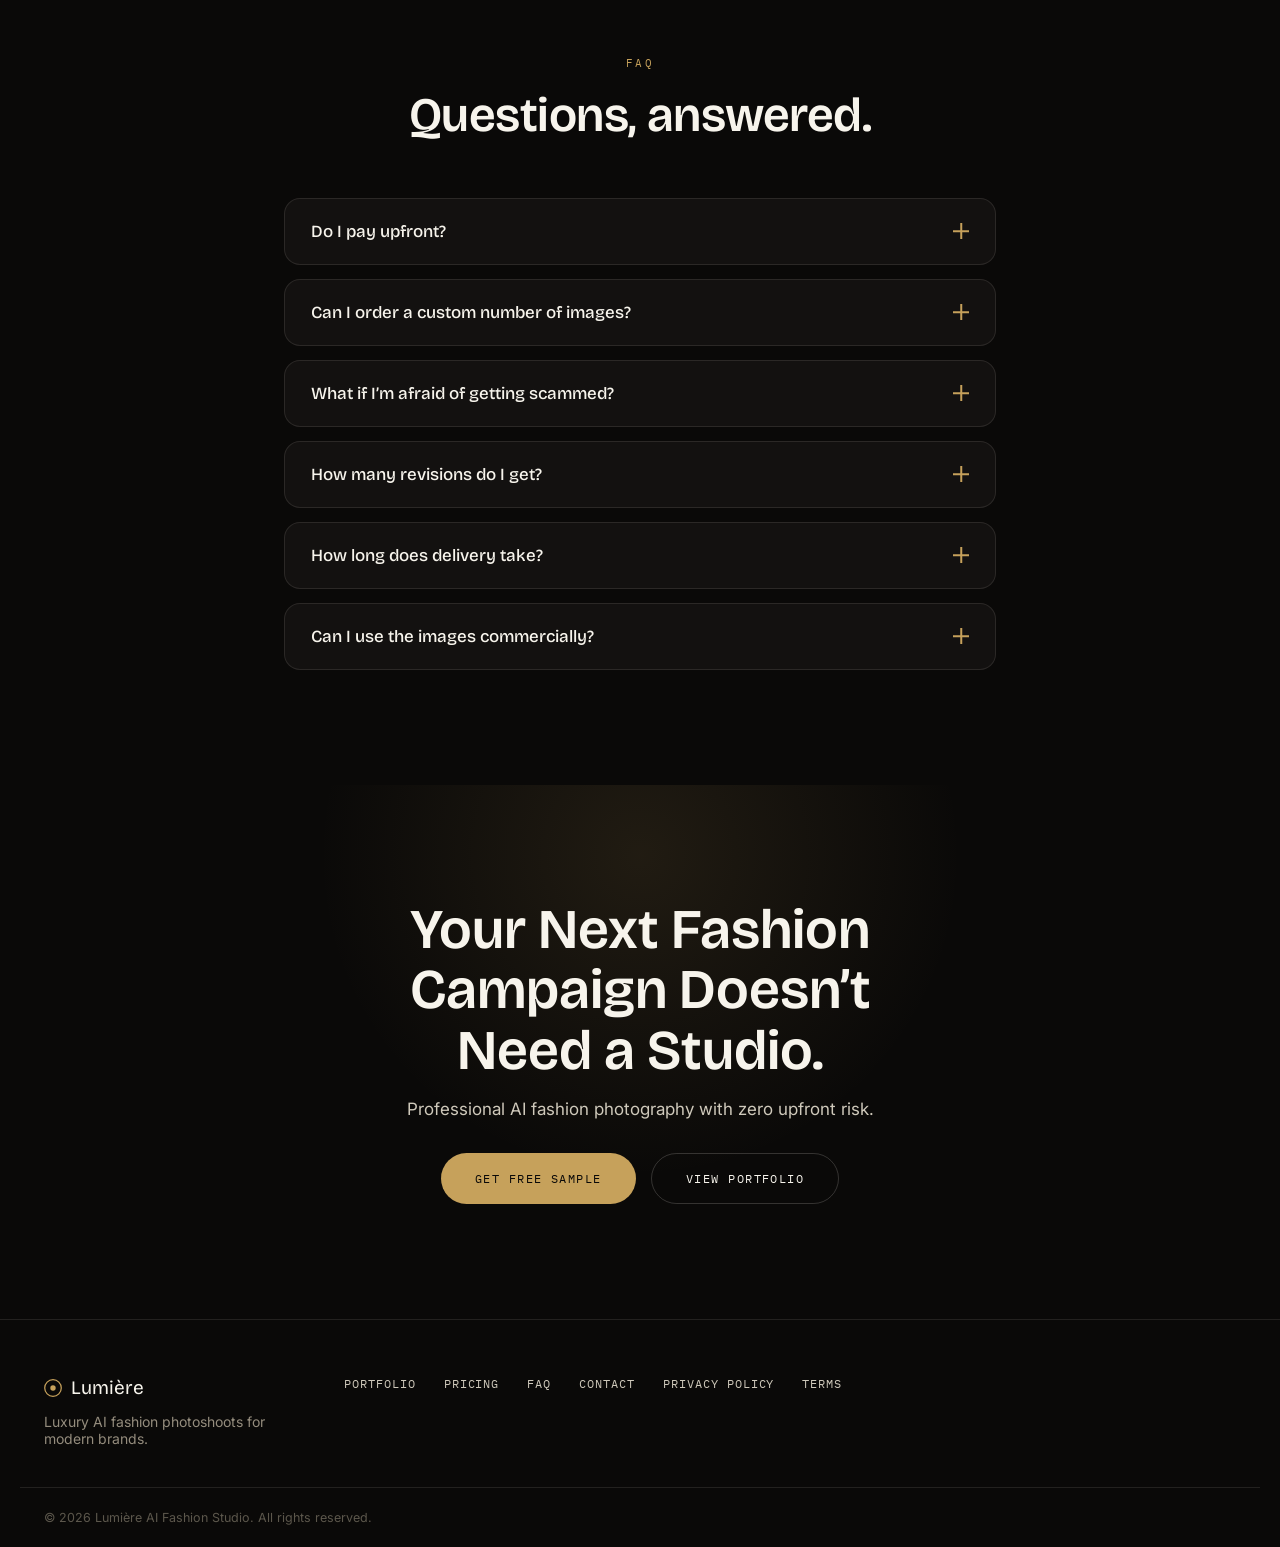
==== commit 8365cfeb: "Portfolio expanded" ====
--- a/index.html
+++ b/index.html
@@ -324,6 +324,10 @@
         <button class="g-item h-lg" data-cat="editorial"><img src="assets/images/editorial-04.jpg" srcset="assets/images/editorial-04-sm.jpg 640w, assets/images/editorial-04.jpg 1400w" sizes="(max-width: 640px) 100vw, (max-width: 1024px) 50vw, 33vw" alt="Editorial AI fashion campaign, tropical color beauty story" loading="lazy" decoding="async" /><span class="corner-frame"><i></i><i></i><i></i><i></i></span><span class="g-tag">Editorial</span><span class="g-cap">Tropical color, beauty story</span></button>
         <button class="g-item h-md" data-cat="editorial"><img src="assets/images/editorial-05.jpg" srcset="assets/images/editorial-05-sm.jpg 640w, assets/images/editorial-05.jpg 1400w" sizes="(max-width: 640px) 100vw, (max-width: 1024px) 50vw, 33vw" alt="Editorial AI fashion campaign, berry color beauty story" loading="lazy" decoding="async" /><span class="corner-frame"><i></i><i></i><i></i><i></i></span><span class="g-tag">Editorial</span><span class="g-cap">Berry color, beauty story</span></button>
         <button class="g-item h-sm" data-cat="editorial"><img src="assets/images/editorial-06.jpg" srcset="assets/images/editorial-06-sm.jpg 640w, assets/images/editorial-06.jpg 1400w" sizes="(max-width: 640px) 100vw, (max-width: 1024px) 50vw, 33vw" alt="Editorial AI fashion campaign, sunglasses composite" loading="lazy" decoding="async" /><span class="corner-frame"><i></i><i></i><i></i><i></i></span><span class="g-tag">Editorial</span><span class="g-cap">Accessory composite, tinted lens</span></button>
+        <button class="g-item h-lg" data-cat="editorial"><img src="assets/images/editorial-07.jpg" srcset="assets/images/editorial-07-sm.jpg 640w, assets/images/editorial-07.jpg 1400w" sizes="(max-width: 640px) 100vw, (max-width: 1024px) 50vw, 33vw" alt="Editorial AI fashion campaign, golden hour courtyard portrait" loading="lazy" decoding="async" /><span class="corner-frame"><i></i><i></i><i></i><i></i></span><span class="g-tag">Editorial</span><span class="g-cap">Golden hour, courtyard portrait</span></button>
+        <button class="g-item h-md" data-cat="editorial"><img src="assets/images/editorial-08.jpg" srcset="assets/images/editorial-08-sm.jpg 640w, assets/images/editorial-08.jpg 1400w" sizes="(max-width: 640px) 100vw, (max-width: 1024px) 50vw, 33vw" alt="Editorial AI fashion campaign, varsity jacket poster" loading="lazy" decoding="async" /><span class="corner-frame"><i></i><i></i><i></i><i></i></span><span class="g-tag">Editorial</span><span class="g-cap">Varsity campaign poster</span></button>
+        <button class="g-item h-lg" data-cat="editorial"><img src="assets/images/editorial-09.jpg" srcset="assets/images/editorial-09-sm.jpg 640w, assets/images/editorial-09.jpg 1400w" sizes="(max-width: 640px) 100vw, (max-width: 1024px) 50vw, 33vw" alt="Editorial AI fashion campaign, magazine cover concept" loading="lazy" decoding="async" /><span class="corner-frame"><i></i><i></i><i></i><i></i></span><span class="g-tag">Editorial</span><span class="g-cap">Magazine cover concept</span></button>
+        <button class="g-item h-md" data-cat="editorial"><img src="assets/images/editorial-10.jpg" srcset="assets/images/editorial-10-sm.jpg 640w, assets/images/editorial-10.jpg 1400w" sizes="(max-width: 640px) 100vw, (max-width: 1024px) 50vw, 33vw" alt="Editorial AI fashion campaign, faux fur statement coat" loading="lazy" decoding="async" /><span class="corner-frame"><i></i><i></i><i></i><i></i></span><span class="g-tag">Editorial</span><span class="g-cap">Urban Icon, faux fur statement</span></button>
       </div>
 
       <div class="cat-group" data-cat-group="high-fashion">
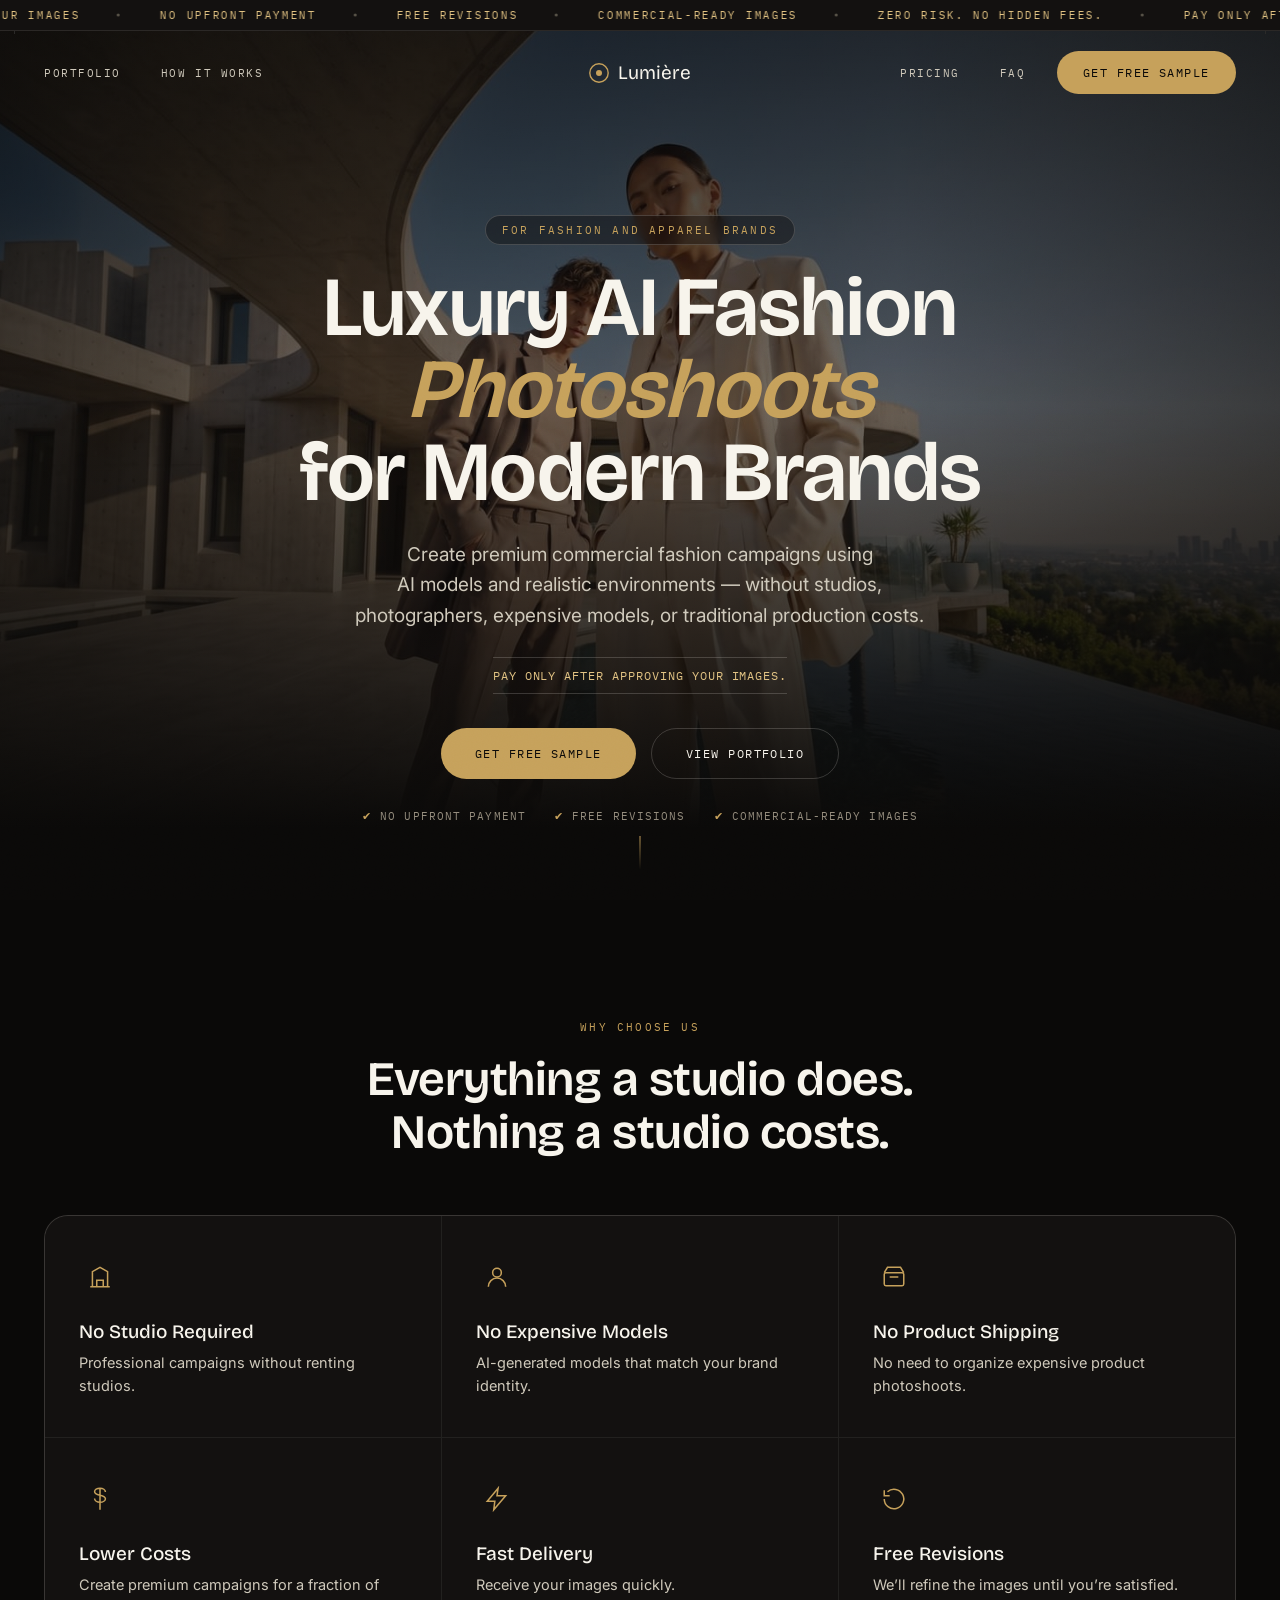
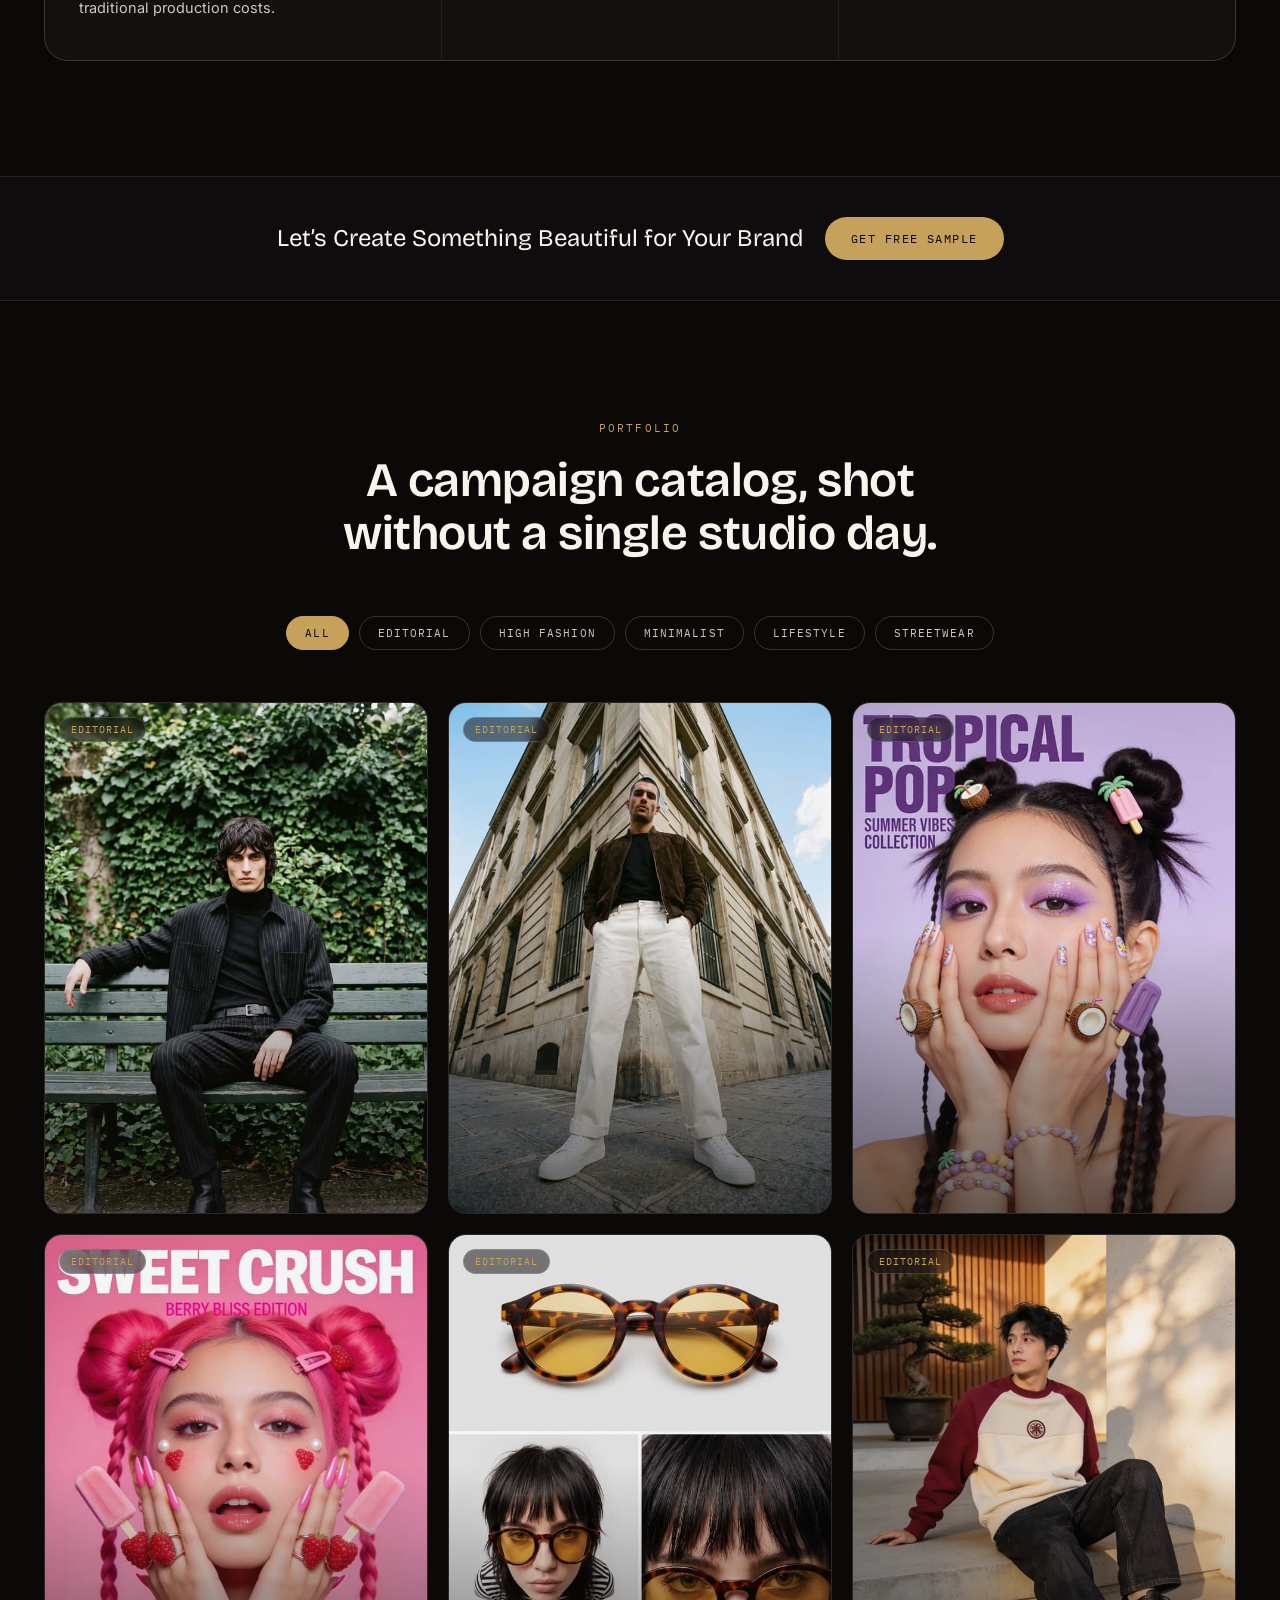
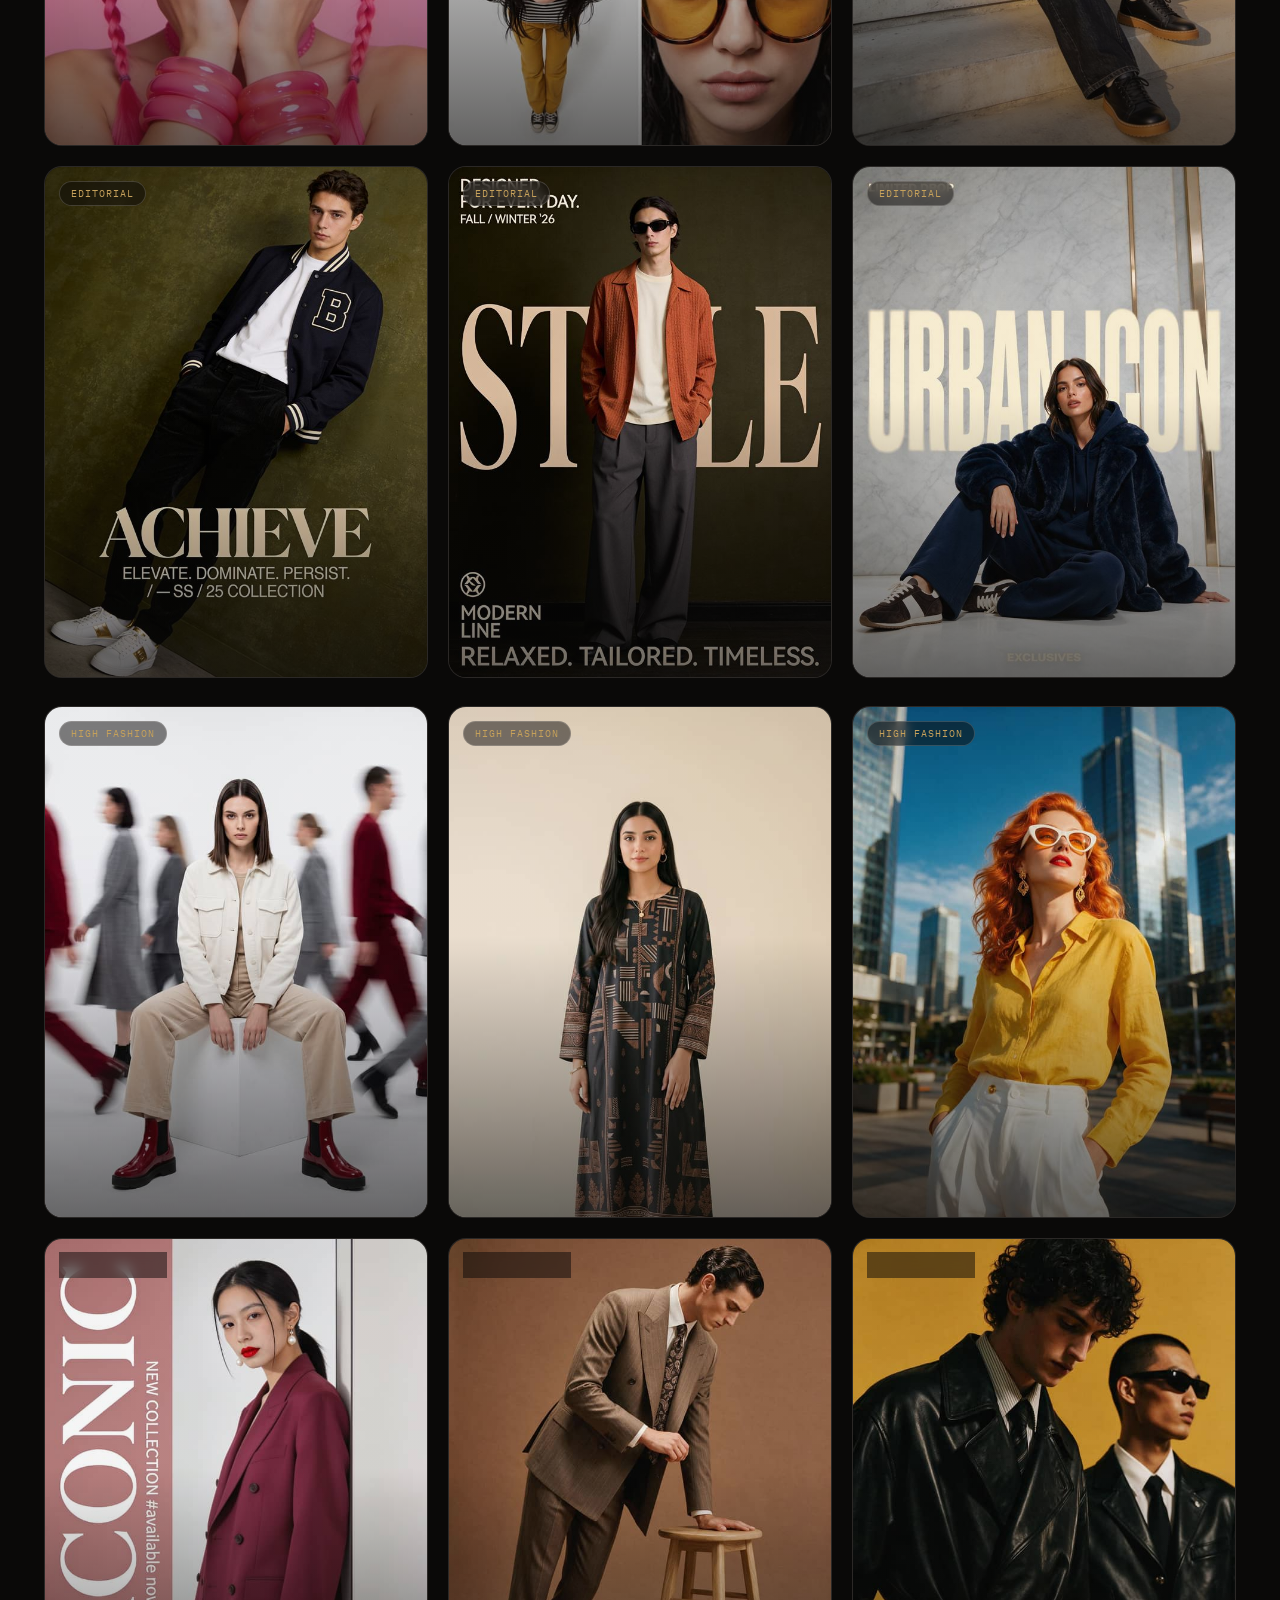
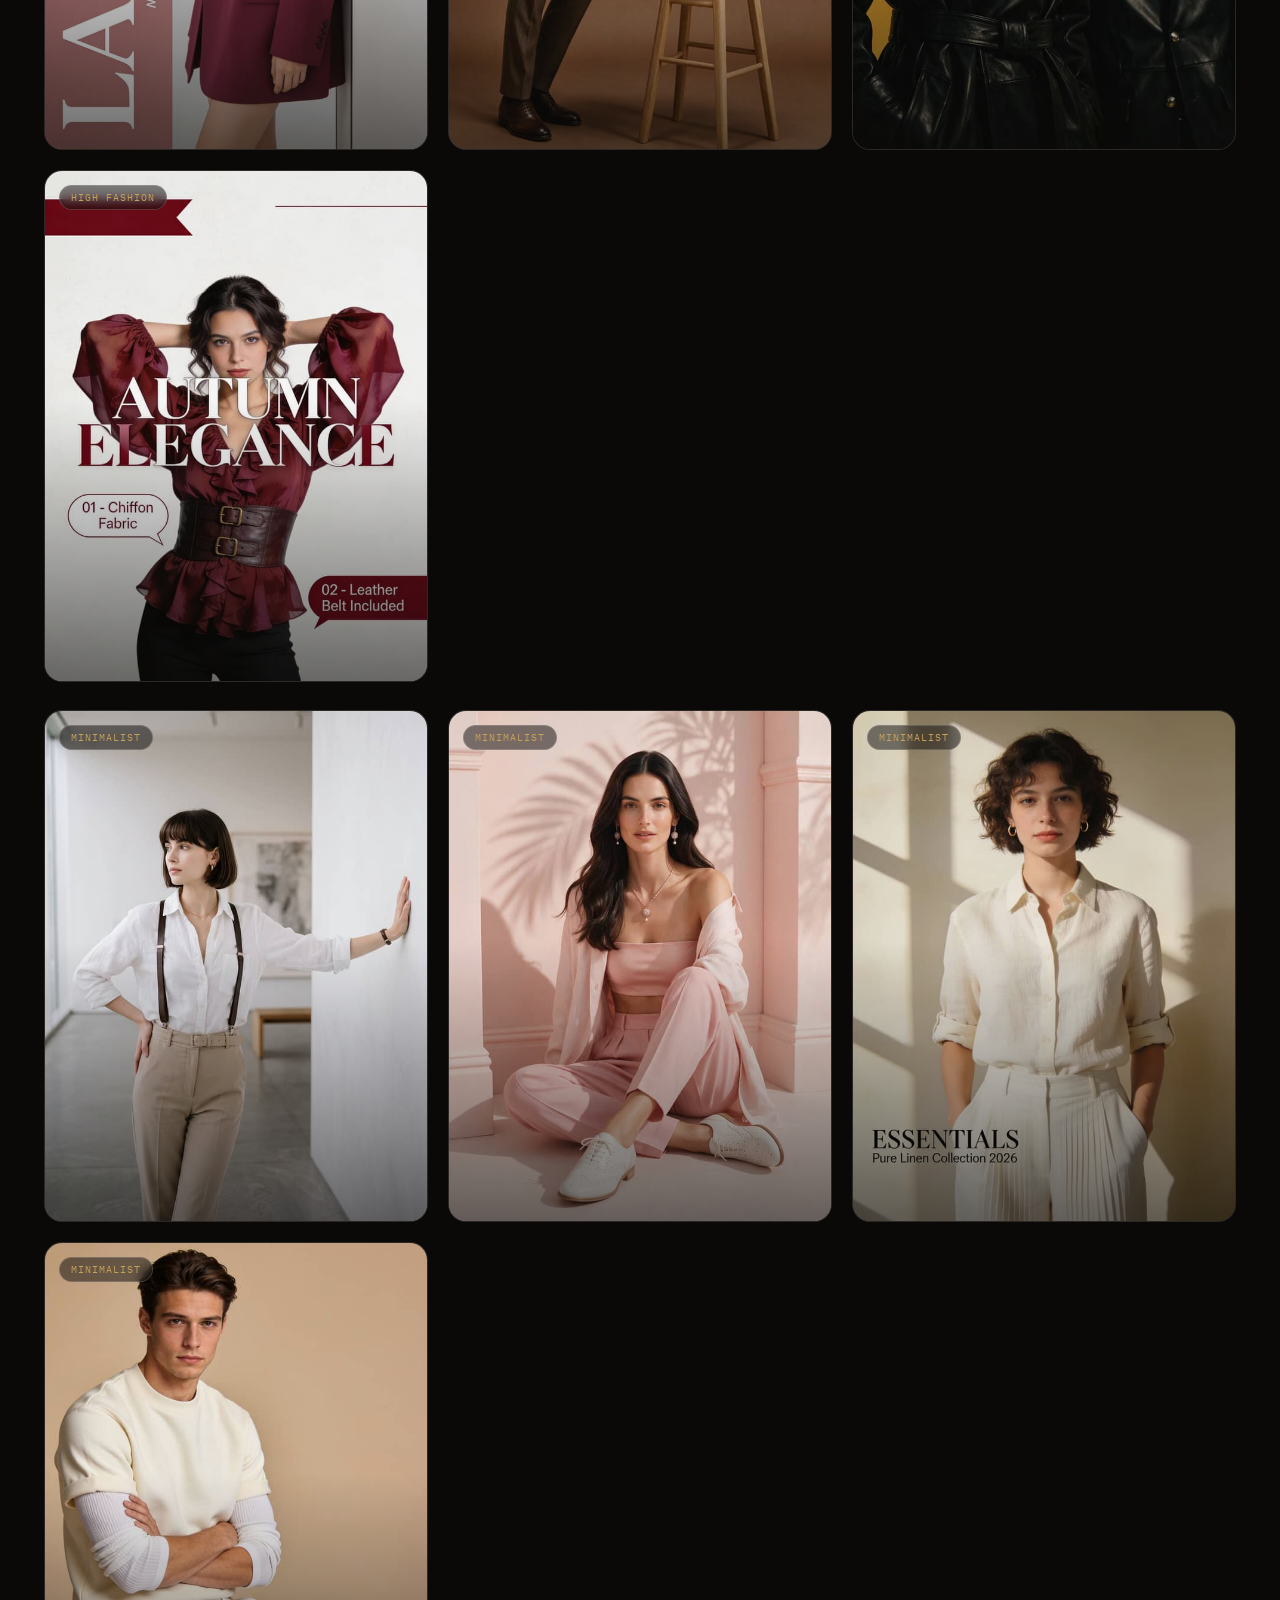
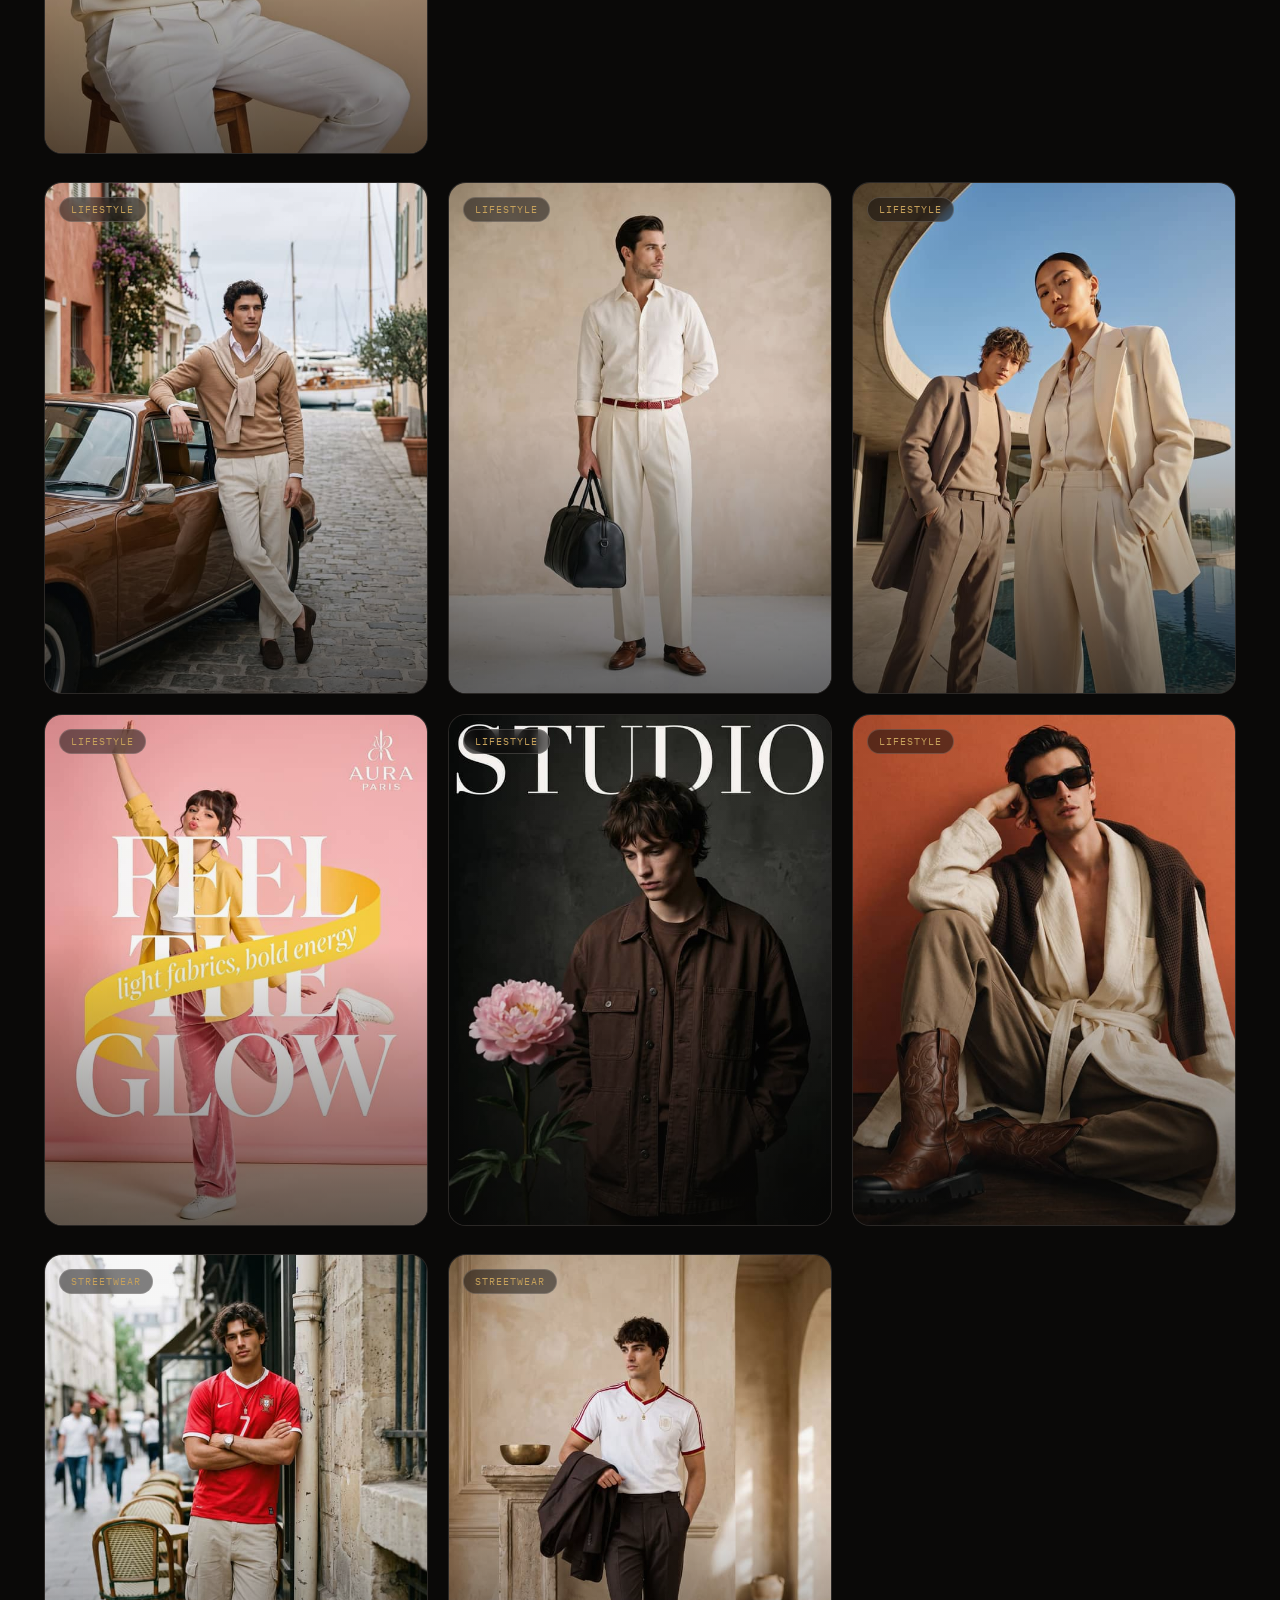
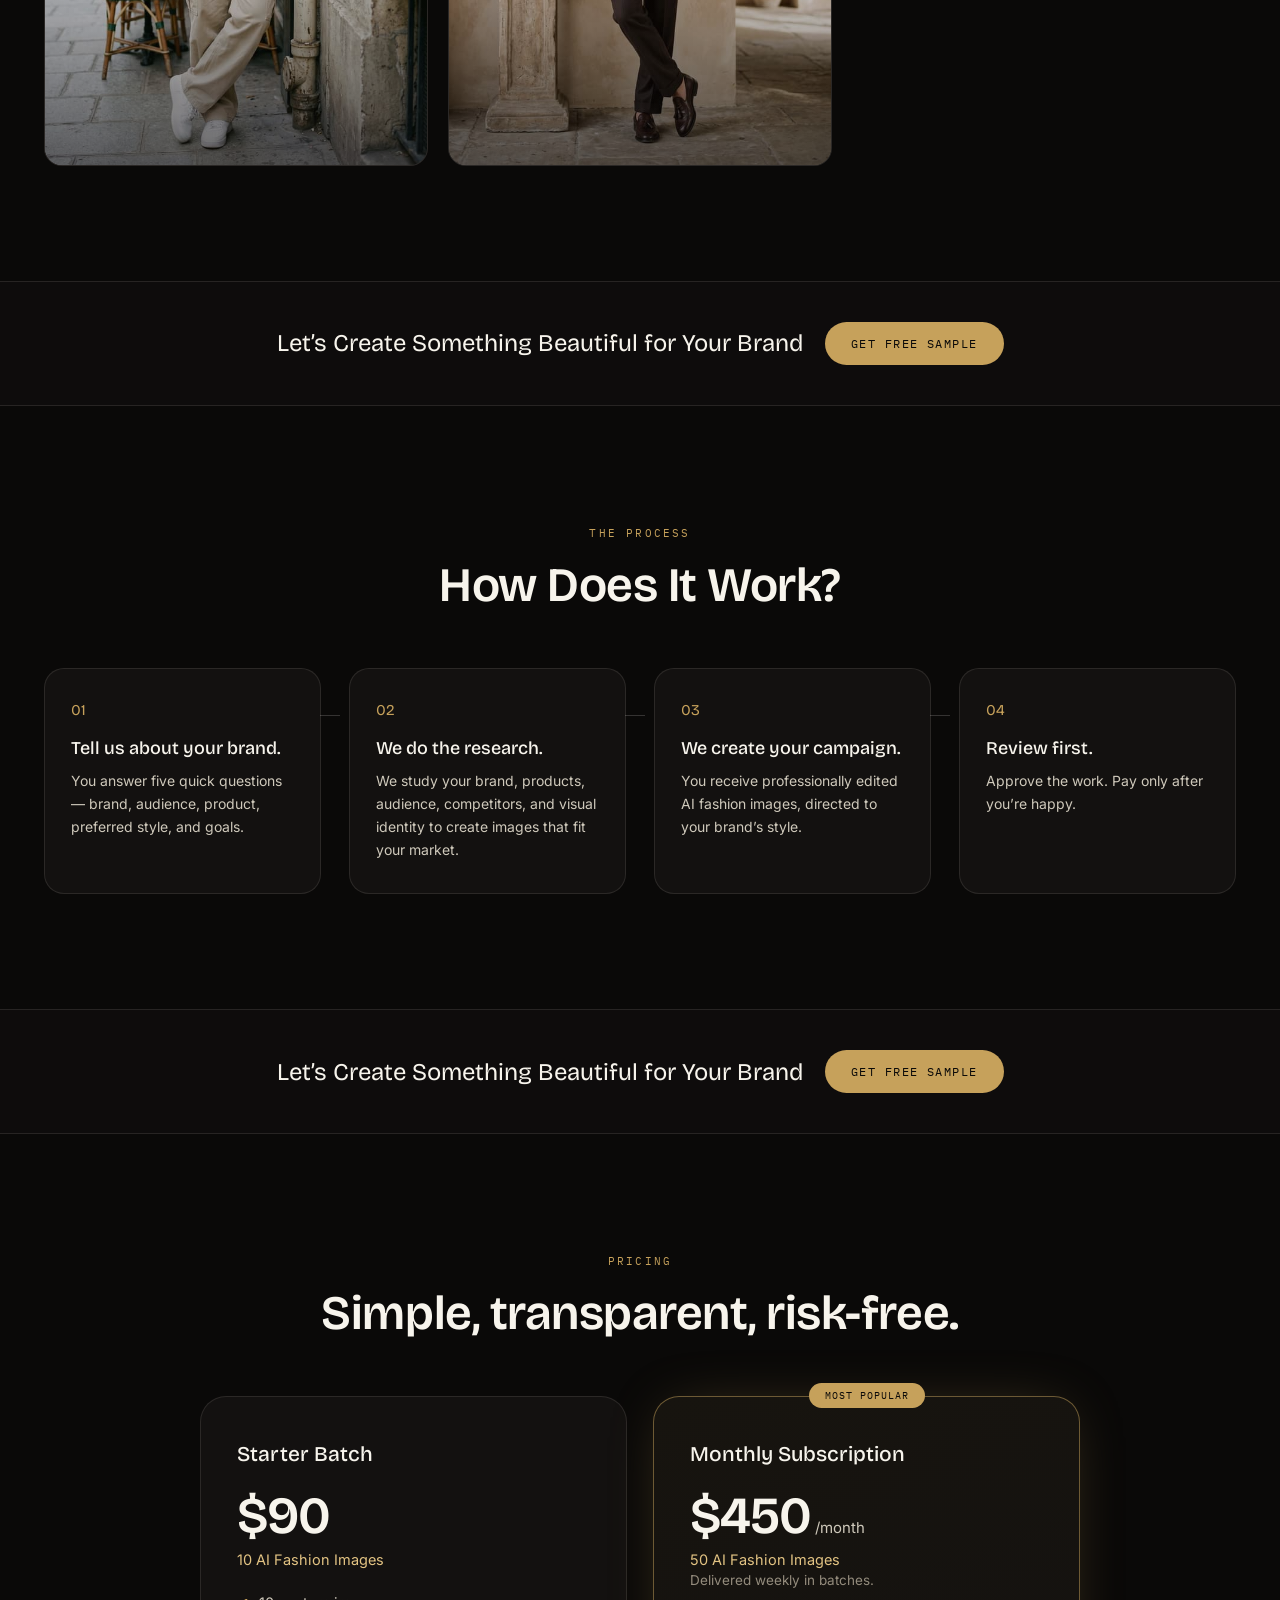
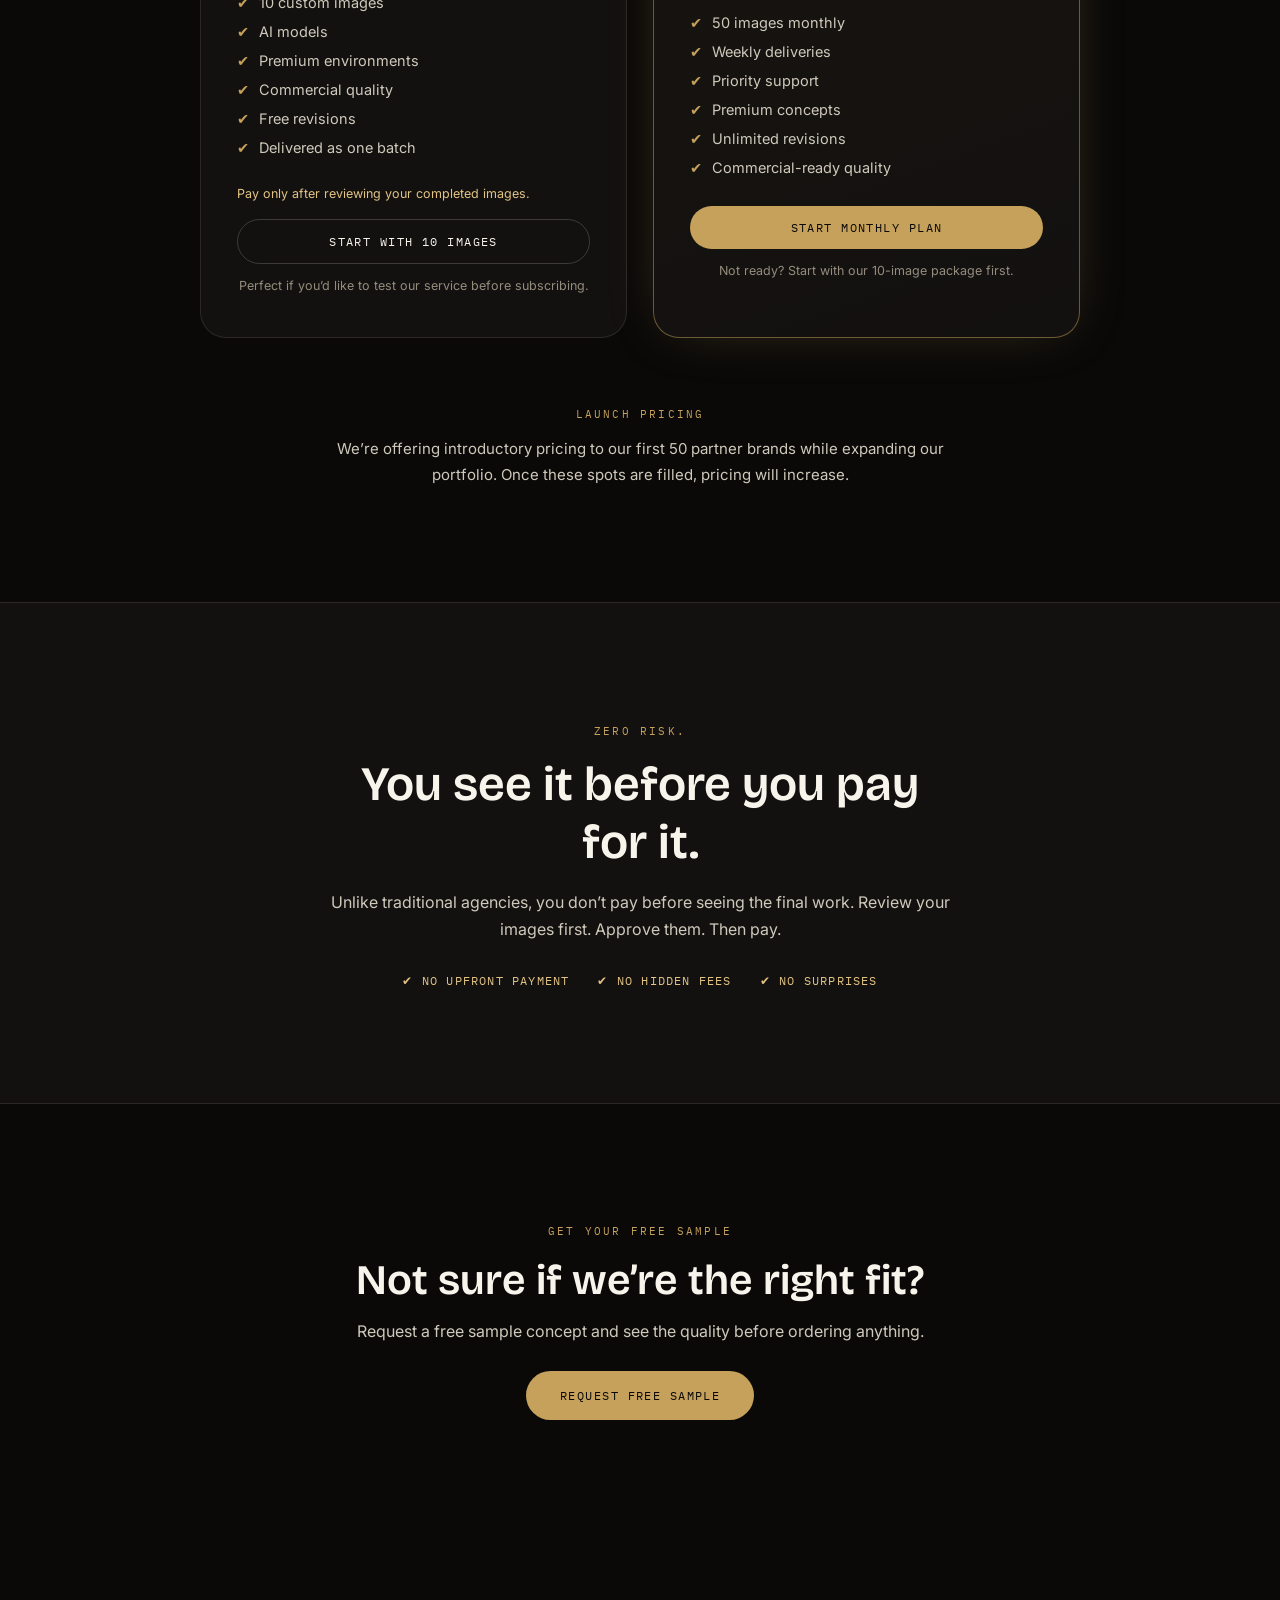
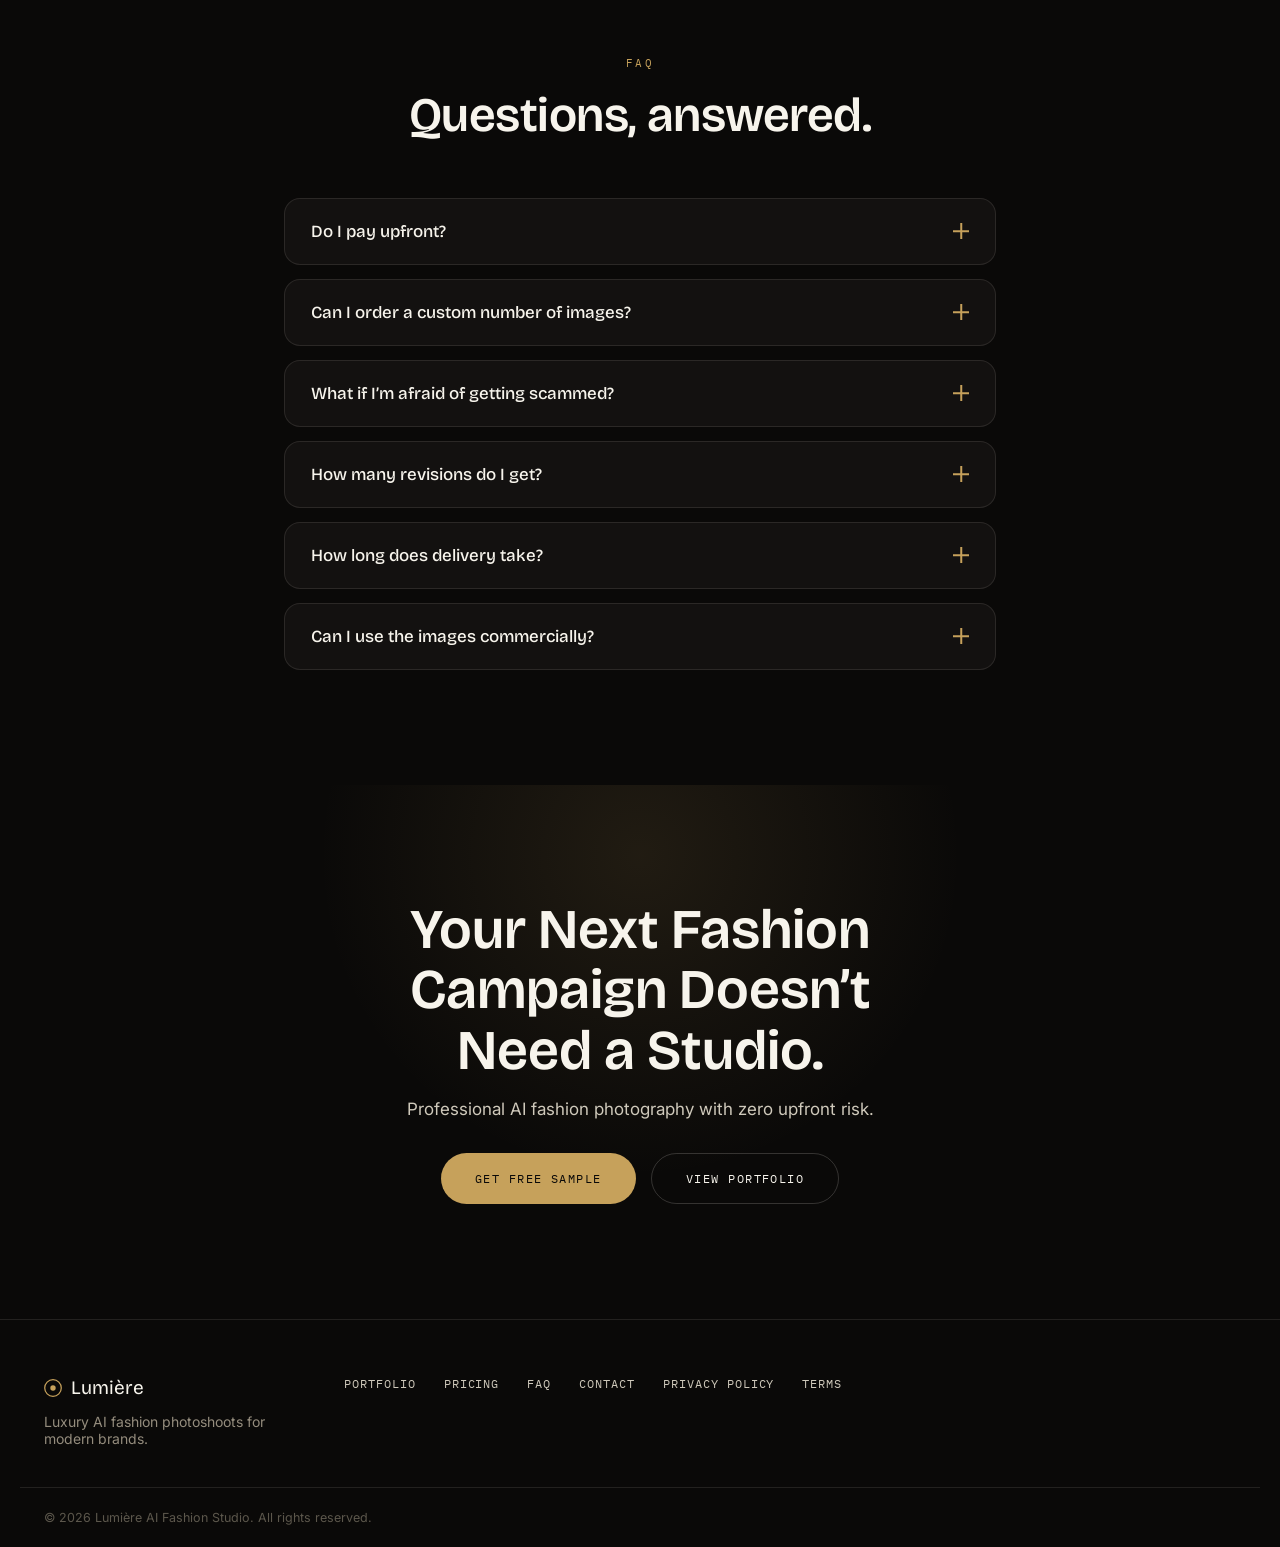
==== commit d669bd72: "Sitemap fixed" ====
--- a/index.html
+++ b/index.html
@@ -1,761 +1,755 @@
-<!DOCTYPE html>
-<!--
-  SITE DOMAIN PLACEHOLDER: this file uses https://www.lumiereai.com as a
-  stand-in production domain (in the canonical link, Open Graph/Twitter tags,
-  JSON-LD, sitemap.xml and robots.txt). Before going live, find-and-replace
-  every occurrence of "https://www.lumiereai.com" with your real domain.
--->
-<html lang="en">
-<head>
-<meta name="google-site-verification" content="Boz07QAAq-6LABxhjycFQbUOUXU8Fc_RcS7peJJh2lU" />
-<meta charset="UTF-8" />
-<meta name="viewport" content="width=device-width, initial-scale=1.0" />
-<meta name="theme-color" content="#0a0908" />
-<title>Lumière AI | Luxury AI Fashion Photoshoots for Clothing Brands</title>
-<meta name="description" content="Premium AI fashion photoshoots for clothing brands — no studios, no photographers, no upfront cost. Pay only after you approve your images. Plans from $90." />
-<meta name="keywords" content="AI fashion photoshoot, AI fashion photography, AI models, commercial fashion campaign, apparel brand photography, fashion brand photography" />
-<meta name="robots" content="index, follow, max-image-preview:large" />
-<meta name="author" content="Lumière AI Fashion Studio" />
-<link rel="canonical" href="https://www.lumiereai.com/" />
-
-<!-- Open Graph -->
-<meta property="og:type" content="website" />
-<meta property="og:site_name" content="Lumière AI" />
-<meta property="og:url" content="https://www.lumiereai.com/" />
-<meta property="og:title" content="Lumière AI | Luxury AI Fashion Photoshoots for Clothing Brands" />
-<meta property="og:description" content="Premium commercial fashion campaigns created with AI models and realistic environments. Pay only after you approve your images." />
-<meta property="og:image" content="https://www.lumiereai.com/assets/images/og-share.jpg" />
-<meta property="og:image:width" content="1200" />
-<meta property="og:image:height" content="630" />
-<meta property="og:image:alt" content="AI-generated fashion campaign photo by Lumière AI" />
-<meta property="og:locale" content="en_US" />
-
-<!-- Twitter -->
-<meta name="twitter:card" content="summary_large_image" />
-<meta name="twitter:title" content="Lumière AI | Luxury AI Fashion Photoshoots for Clothing Brands" />
-<meta name="twitter:description" content="Premium commercial fashion campaigns created with AI models and realistic environments. Pay only after you approve your images." />
-<meta name="twitter:image" content="https://www.lumiereai.com/assets/images/og-share.jpg" />
-
-<link rel="icon" href="favicon.ico" sizes="32x32" />
-<link rel="icon" href="assets/favicon.svg" type="image/svg+xml" />
-<link rel="apple-touch-icon" href="assets/apple-touch-icon.png" />
-
-<link rel="preconnect" href="https://fonts.googleapis.com" />
-<link rel="preconnect" href="https://fonts.gstatic.com" crossorigin />
-<link rel="preconnect" href="https://cdn.jsdelivr.net" crossorigin />
-<link href="https://fonts.googleapis.com/css2?family=Bricolage+Grotesque:opsz,wght@12..96,400;12..96,500;12..96,600;12..96,700;12..96,800&family=Inter:wght@300;400;500;600;700&family=IBM+Plex+Mono:wght@400;500&display=swap" rel="stylesheet" />
-
-<!-- Preload the largest above-the-fold image (LCP) so the browser fetches it immediately -->
-<link rel="preload" as="image" href="assets/images/hero-1.jpg" imagesrcset="assets/images/hero-1-sm.jpg 900w, assets/images/hero-1.jpg 1920w" imagesizes="100vw" fetchpriority="high" />
-
-<link rel="stylesheet" href="styles.css" />
-
-<script type="application/ld+json">
-{
-  "@context": "https://schema.org",
-  "@type": "ProfessionalService",
-  "@id": "https://www.lumiereai.com/#business",
-  "name": "Lumière AI Fashion Studio",
-  "alternateName": "Lumière AI",
-  "description": "Lumière creates premium AI-generated fashion photoshoots for clothing brands — no studios, no photographers, no upfront payment. Clients pay only after approving their images.",
-  "url": "https://www.lumiereai.com/",
-  "image": "https://www.lumiereai.com/assets/images/lifestyle-02.jpg",
-  "logo": "https://www.lumiereai.com/assets/images/lifestyle-02.jpg",
-  "priceRange": "$90-$450",
-  "areaServed": {
-    "@type": "Place",
-    "name": "Worldwide"
-  },
-  "serviceType": "AI fashion photography",
-  "knowsAbout": ["AI fashion photography", "commercial fashion campaigns", "product photography for clothing brands"],
-  "makesOffer": [
-    {
-      "@type": "Offer",
-      "name": "Starter Batch",
-      "description": "10 AI-generated fashion campaign images, delivered as one batch. Pay only after reviewing the completed images.",
-      "price": "90",
-      "priceCurrency": "USD"
-    },
-    {
-      "@type": "Offer",
-      "name": "Monthly Subscription",
-      "description": "50 AI-generated fashion campaign images per month, delivered weekly, with unlimited revisions.",
-      "price": "450",
-      "priceCurrency": "USD",
-      "eligibleDuration": {
-        "@type": "QuantitativeValue",
-        "value": "1",
-        "unitCode": "MON"
-      }
-    }
-  ]
-}
-</script>
-
-<script type="application/ld+json">
-{
-  "@context": "https://schema.org",
-  "@type": "FAQPage",
-  "mainEntity": [
-    {
-      "@type": "Question",
-      "name": "Do I pay upfront?",
-      "acceptedAnswer": { "@type": "Answer", "text": "No. You review the completed work before making any payment." }
-    },
-    {
-      "@type": "Question",
-      "name": "Can I order a custom number of images?",
-      "acceptedAnswer": { "@type": "Answer", "text": "Yes. Custom orders are available at $10 per image, on top of the 10-image batch and monthly subscription options." }
-    },
-    {
-      "@type": "Question",
-      "name": "What if I’m afraid of getting scammed?",
-      "acceptedAnswer": { "@type": "Answer", "text": "Start with our 10-image package. Review the completed work before paying. Once you’re happy, you can subscribe monthly with confidence." }
-    },
-    {
-      "@type": "Question",
-      "name": "How many revisions do I get?",
-      "acceptedAnswer": { "@type": "Answer", "text": "Free revisions are included on every order until you’re satisfied with the result." }
-    },
-    {
-      "@type": "Question",
-      "name": "How long does delivery take?",
-      "acceptedAnswer": { "@type": "Answer", "text": "Batch orders are delivered quickly; subscription images are delivered weekly. Exact timelines are confirmed with your brief." }
-    },
-    {
-      "@type": "Question",
-      "name": "Can I use the images commercially?",
-      "acceptedAnswer": { "@type": "Answer", "text": "Yes. Every image is created for commercial brand usage — campaigns, product pages, ads, and social." }
-    }
-  ]
-}
-</script>
-</head>
-<body>
-<div class="grain" aria-hidden="true"></div>
-
-<!-- Preloader -->
-<div id="preloader" aria-hidden="true">
-  <span class="preloader-mark">
-    <svg width="34" height="34" viewBox="0 0 100 100" fill="none"><circle cx="50" cy="50" r="46" stroke="#c6a15b" stroke-width="6"/><circle cx="50" cy="50" r="14" fill="#c6a15b"/></svg>
-  </span>
-</div>
-
-<a class="skip-link" href="#main">Skip to main content</a>
-
-<!-- ============ SITE HEADER (ticker + nav) ============ -->
-<div class="site-header" id="siteHeader">
-  <div class="ticker" aria-hidden="true">
-    <div class="ticker-track" id="tickerTrack">
-      <span>Pay Only After Approving Your Images</span>
-      <span>No Upfront Payment</span>
-      <span>Free Revisions</span>
-      <span>Commercial-Ready Images</span>
-      <span>Zero Risk. No Hidden Fees.</span>
-      <span>Pay Only After Approving Your Images</span>
-      <span>No Upfront Payment</span>
-      <span>Free Revisions</span>
-      <span>Commercial-Ready Images</span>
-      <span>Zero Risk. No Hidden Fees.</span>
-    </div>
-  </div>
-
-  <header class="nav" id="nav">
-    <div class="nav-inner">
-      <nav class="nav-links" aria-label="Primary">
-        <a href="#portfolio">Portfolio</a>
-        <a href="#how-it-works">How It Works</a>
-      </nav>
-
-      <a href="#top" class="logo" aria-label="Lumière — home">
-        <svg width="20" height="20" viewBox="0 0 100 100" fill="none" aria-hidden="true"><circle cx="50" cy="50" r="46" stroke="currentColor" stroke-width="7"/><circle cx="50" cy="50" r="15" fill="currentColor"/></svg>
-        Lumière
-      </a>
-
-      <div class="nav-actions">
-        <nav class="nav-links nav-links-right" aria-label="Secondary">
-          <a href="#pricing">Pricing</a>
-          <a href="#faq">FAQ</a>
-        </nav>
-        <button class="btn btn-primary nav-cta" data-open-sample>Get Free Sample</button>
-        <button class="nav-burger" id="navBurger" aria-label="Toggle menu" aria-expanded="false" aria-controls="mobileMenu">
-          <span></span><span></span><span></span>
-        </button>
-      </div>
-    </div>
-
-    <div class="mobile-menu" id="mobileMenu">
-      <a href="#portfolio">Portfolio</a>
-      <a href="#how-it-works">How It Works</a>
-      <a href="#pricing">Pricing</a>
-      <a href="#faq">FAQ</a>
-      <button class="btn btn-primary" data-open-sample>Get Free Sample</button>
-    </div>
-  </header>
-</div>
-
-<main id="main">
-
-<!-- ============ HERO ============ -->
-<section class="hero" id="top">
-  <div class="hero-bg hero-bg-single" id="heroSlotFull">
-    <div class="hero-slide is-active"><img src="assets/images/hero-1.jpg" srcset="assets/images/hero-1-sm.jpg 900w, assets/images/hero-1.jpg 1920w" sizes="100vw" alt="AI-generated fashion campaign, architectural rooftop" loading="eager" decoding="async" fetchpriority="high" /></div>
-    <div class="hero-slide"><img src="assets/images/hero-2.jpg" srcset="assets/images/hero-2-sm.jpg 900w, assets/images/hero-2.jpg 1920w" sizes="100vw" alt="AI-generated fashion campaign, city skyline portrait" loading="lazy" decoding="async" /></div>
-    <div class="hero-slide"><img src="assets/images/hero-3.jpg" srcset="assets/images/hero-3-sm.jpg 900w, assets/images/hero-3.jpg 1920w" sizes="100vw" alt="AI-generated fashion campaign, studio blue tone" loading="lazy" decoding="async" /></div>
-    <div class="hero-slide"><img src="assets/images/hero-4.jpg" srcset="assets/images/hero-4-sm.jpg 900w, assets/images/hero-4.jpg 1920w" sizes="100vw" alt="AI-generated fashion campaign, travel lifestyle" loading="lazy" decoding="async" /></div>
-    <div class="hero-slide"><img src="assets/images/hero-5.jpg" srcset="assets/images/hero-5-sm.jpg 900w, assets/images/hero-5.jpg 1920w" sizes="100vw" alt="AI-generated beauty campaign, bold color styling" loading="lazy" decoding="async" /></div>
-    <div class="hero-slide"><img src="assets/images/hero-6.jpg" srcset="assets/images/hero-6-sm.jpg 900w, assets/images/hero-6.jpg 1920w" sizes="100vw" alt="AI-generated fashion campaign, leather tailoring" loading="lazy" decoding="async" /></div>
-    <div class="hero-slide"><img src="assets/images/hero-7.jpg" srcset="assets/images/hero-7-sm.jpg 900w, assets/images/hero-7.jpg 1920w" sizes="100vw" alt="AI-generated fashion campaign, off-duty studio" loading="lazy" decoding="async" /></div>
-    <span class="corner-frame is-visible" aria-hidden="true"><i></i><i></i><i></i><i></i></span>
-  </div>
-  <div class="hero-scrim"></div>
-
-  <div class="hero-content">
-    <span class="eyebrow fade-up" style="--d:0">For Fashion and Apparel Brands</span>
-    <h1 class="fade-up" style="--d:1">
-      <span class="line">Luxury AI Fashion</span>
-      <span class="line accent">Photoshoots</span>
-      <span class="line">for Modern Brands</span>
-    </h1>
-    <p class="hero-sub fade-up" style="--d:2">
-      Create premium commercial fashion campaigns using AI models and realistic environments —
-      without studios, photographers, expensive models, or traditional production costs.
-    </p>
-
-    <div class="trust-badge fade-up" style="--d:3">Pay only after approving your images.</div>
-
-    <div class="hero-actions fade-up" style="--d:4">
-      <button class="btn btn-primary btn-lg" data-open-sample>Get Free Sample</button>
-      <a href="#portfolio" class="btn btn-secondary btn-lg">View Portfolio</a>
-    </div>
-
-    <ul class="hero-trust-list fade-up" style="--d:5">
-      <li>No upfront payment</li>
-      <li>Free revisions</li>
-      <li>Commercial-ready images</li>
-    </ul>
-  </div>
-
-  <div class="scroll-cue" aria-hidden="true"><span></span></div>
-</section>
-
-<!-- ============ WHY CHOOSE US ============ -->
-<section class="section" id="why">
-  <div class="container">
-    <div class="section-head reveal">
-      <span class="eyebrow">Why Choose Us</span>
-      <h2>Everything a studio does. Nothing a studio costs.</h2>
-    </div>
-
-    <div class="card-grid reveal-group">
-      <article class="benefit-card reveal-item">
-        <div class="benefit-icon" aria-hidden="true">
-          <svg viewBox="0 0 24 24" fill="none" stroke="currentColor" stroke-width="1.4"><path d="M3 21h18M5 21V7l7-4 7 4v14M9 21v-6h6v6"/></svg>
-        </div>
-        <h3>No Studio Required</h3>
-        <p>Professional campaigns without renting studios.</p>
-      </article>
-      <article class="benefit-card reveal-item">
-        <div class="benefit-icon" aria-hidden="true">
-          <svg viewBox="0 0 24 24" fill="none" stroke="currentColor" stroke-width="1.4"><circle cx="12" cy="8" r="4"/><path d="M4 21c0-4.4 3.6-8 8-8s8 3.6 8 8"/></svg>
-        </div>
-        <h3>No Expensive Models</h3>
-        <p>AI-generated models that match your brand identity.</p>
-      </article>
-      <article class="benefit-card reveal-item">
-        <div class="benefit-icon" aria-hidden="true">
-          <svg viewBox="0 0 24 24" fill="none" stroke="currentColor" stroke-width="1.4"><rect x="3" y="8" width="18" height="12" rx="1.5"/><path d="M3 8l3-5h12l3 5M8 12h8"/></svg>
-        </div>
-        <h3>No Product Shipping</h3>
-        <p>No need to organize expensive product photoshoots.</p>
-      </article>
-      <article class="benefit-card reveal-item">
-        <div class="benefit-icon" aria-hidden="true">
-          <svg viewBox="0 0 24 24" fill="none" stroke="currentColor" stroke-width="1.4"><path d="M12 2v20M17 5.5c0-1.9-2.2-3.5-5-3.5s-5 1.4-5 3.2c0 4.3 10 2.2 10 6.5 0 1.8-2.2 3.3-5 3.3s-5-1.6-5-3.5"/></svg>
-        </div>
-        <h3>Lower Costs</h3>
-        <p>Create premium campaigns for a fraction of traditional production costs.</p>
-      </article>
-      <article class="benefit-card reveal-item">
-        <div class="benefit-icon" aria-hidden="true">
-          <svg viewBox="0 0 24 24" fill="none" stroke="currentColor" stroke-width="1.4"><path d="M13 2 3 14h7l-1 8 11-13h-8l1-7z"/></svg>
-        </div>
-        <h3>Fast Delivery</h3>
-        <p>Receive your images quickly.</p>
-      </article>
-      <article class="benefit-card reveal-item">
-        <div class="benefit-icon" aria-hidden="true">
-          <svg viewBox="0 0 24 24" fill="none" stroke="currentColor" stroke-width="1.4"><path d="M3 12a9 9 0 1 0 3-6.7M3 4v5h5"/></svg>
-        </div>
-        <h3>Free Revisions</h3>
-        <p>We&rsquo;ll refine the images until you&rsquo;re satisfied.</p>
-      </article>
-    </div>
-  </div>
-</section>
-
-<div class="cta-band reveal">
-  <p>Let&rsquo;s Create Something Beautiful for Your Brand</p>
-  <button class="btn btn-primary" data-open-sample>Get Free Sample</button>
-</div>
-
-<!-- ============ PORTFOLIO ============ -->
-<section class="section" id="portfolio">
-  <div class="container">
-    <div class="section-head reveal">
-      <span class="eyebrow">Portfolio</span>
-      <h2>A campaign catalog, shot without a single studio day.</h2>
-    </div>
-
-    <div class="filters reveal" role="tablist" aria-label="Portfolio categories">
-      <button class="filter-btn is-active" data-filter="all">All</button>
-      <button class="filter-btn" data-filter="editorial">Editorial</button>
-      <button class="filter-btn" data-filter="high-fashion">High Fashion</button>
-      <button class="filter-btn" data-filter="minimalist">Minimalist</button>
-      <button class="filter-btn" data-filter="lifestyle">Lifestyle</button>
-      <button class="filter-btn" data-filter="streetwear">Streetwear</button>
-    </div>
-
-    <div class="masonry" id="masonry">
-      <!-- Each category is its own grid block so items never visually interleave with another category -->
-      <div class="cat-group" data-cat-group="editorial">
-        <button class="g-item h-md" data-cat="editorial"><img src="assets/images/editorial-02.jpg" srcset="assets/images/editorial-02-sm.jpg 640w, assets/images/editorial-02.jpg 1400w" sizes="(max-width: 640px) 100vw, (max-width: 1024px) 50vw, 33vw" alt="Editorial AI fashion campaign, monochrome studio" loading="lazy" decoding="async" /><span class="corner-frame"><i></i><i></i><i></i><i></i></span><span class="g-tag">Editorial</span><span class="g-cap">Monochrome studio portrait</span></button>
-        <button class="g-item h-lg" data-cat="editorial"><img src="assets/images/editorial-01.jpg" srcset="assets/images/editorial-01-sm.jpg 640w, assets/images/editorial-01.jpg 1400w" sizes="(max-width: 640px) 100vw, (max-width: 1024px) 50vw, 33vw" alt="Editorial AI fashion campaign, architectural symmetry" loading="lazy" decoding="async" /><span class="corner-frame"><i></i><i></i><i></i><i></i></span><span class="g-tag">Editorial</span><span class="g-cap">Architectural symmetry</span></button>
-        <button class="g-item h-lg" data-cat="editorial"><img src="assets/images/editorial-04.jpg" srcset="assets/images/editorial-04-sm.jpg 640w, assets/images/editorial-04.jpg 1400w" sizes="(max-width: 640px) 100vw, (max-width: 1024px) 50vw, 33vw" alt="Editorial AI fashion campaign, tropical color beauty story" loading="lazy" decoding="async" /><span class="corner-frame"><i></i><i></i><i></i><i></i></span><span class="g-tag">Editorial</span><span class="g-cap">Tropical color, beauty story</span></button>
-        <button class="g-item h-md" data-cat="editorial"><img src="assets/images/editorial-05.jpg" srcset="assets/images/editorial-05-sm.jpg 640w, assets/images/editorial-05.jpg 1400w" sizes="(max-width: 640px) 100vw, (max-width: 1024px) 50vw, 33vw" alt="Editorial AI fashion campaign, berry color beauty story" loading="lazy" decoding="async" /><span class="corner-frame"><i></i><i></i><i></i><i></i></span><span class="g-tag">Editorial</span><span class="g-cap">Berry color, beauty story</span></button>
-        <button class="g-item h-sm" data-cat="editorial"><img src="assets/images/editorial-06.jpg" srcset="assets/images/editorial-06-sm.jpg 640w, assets/images/editorial-06.jpg 1400w" sizes="(max-width: 640px) 100vw, (max-width: 1024px) 50vw, 33vw" alt="Editorial AI fashion campaign, sunglasses composite" loading="lazy" decoding="async" /><span class="corner-frame"><i></i><i></i><i></i><i></i></span><span class="g-tag">Editorial</span><span class="g-cap">Accessory composite, tinted lens</span></button>
-        <button class="g-item h-lg" data-cat="editorial"><img src="assets/images/editorial-07.jpg" srcset="assets/images/editorial-07-sm.jpg 640w, assets/images/editorial-07.jpg 1400w" sizes="(max-width: 640px) 100vw, (max-width: 1024px) 50vw, 33vw" alt="Editorial AI fashion campaign, golden hour courtyard portrait" loading="lazy" decoding="async" /><span class="corner-frame"><i></i><i></i><i></i><i></i></span><span class="g-tag">Editorial</span><span class="g-cap">Golden hour, courtyard portrait</span></button>
-        <button class="g-item h-md" data-cat="editorial"><img src="assets/images/editorial-08.jpg" srcset="assets/images/editorial-08-sm.jpg 640w, assets/images/editorial-08.jpg 1400w" sizes="(max-width: 640px) 100vw, (max-width: 1024px) 50vw, 33vw" alt="Editorial AI fashion campaign, varsity jacket poster" loading="lazy" decoding="async" /><span class="corner-frame"><i></i><i></i><i></i><i></i></span><span class="g-tag">Editorial</span><span class="g-cap">Varsity campaign poster</span></button>
-        <button class="g-item h-lg" data-cat="editorial"><img src="assets/images/editorial-09.jpg" srcset="assets/images/editorial-09-sm.jpg 640w, assets/images/editorial-09.jpg 1400w" sizes="(max-width: 640px) 100vw, (max-width: 1024px) 50vw, 33vw" alt="Editorial AI fashion campaign, magazine cover concept" loading="lazy" decoding="async" /><span class="corner-frame"><i></i><i></i><i></i><i></i></span><span class="g-tag">Editorial</span><span class="g-cap">Magazine cover concept</span></button>
-        <button class="g-item h-md" data-cat="editorial"><img src="assets/images/editorial-10.jpg" srcset="assets/images/editorial-10-sm.jpg 640w, assets/images/editorial-10.jpg 1400w" sizes="(max-width: 640px) 100vw, (max-width: 1024px) 50vw, 33vw" alt="Editorial AI fashion campaign, faux fur statement coat" loading="lazy" decoding="async" /><span class="corner-frame"><i></i><i></i><i></i><i></i></span><span class="g-tag">Editorial</span><span class="g-cap">Urban Icon, faux fur statement</span></button>
-      </div>
-
-      <div class="cat-group" data-cat-group="high-fashion">
-        <button class="g-item h-lg" data-cat="high-fashion"><img src="assets/images/high-fashion-01.jpg" srcset="assets/images/high-fashion-01-sm.jpg 640w, assets/images/high-fashion-01.jpg 1400w" sizes="(max-width: 640px) 100vw, (max-width: 1024px) 50vw, 33vw" alt="High fashion AI campaign, motion-blur runway" loading="lazy" decoding="async" /><span class="corner-frame"><i></i><i></i><i></i><i></i></span><span class="g-tag">High Fashion</span><span class="g-cap">Motion-blur runway concept</span></button>
-        <button class="g-item h-md" data-cat="high-fashion"><img src="assets/images/high-fashion-02.jpg" srcset="assets/images/high-fashion-02-sm.jpg 640w, assets/images/high-fashion-02.jpg 1400w" sizes="(max-width: 640px) 100vw, (max-width: 1024px) 50vw, 33vw" alt="High fashion AI campaign, graphic print" loading="lazy" decoding="async" /><span class="corner-frame"><i></i><i></i><i></i><i></i></span><span class="g-tag">High Fashion</span><span class="g-cap">Studio print, graphic maxi</span></button>
-        <button class="g-item h-sm" data-cat="high-fashion"><img src="assets/images/high-fashion-03.jpg" srcset="assets/images/high-fashion-03-sm.jpg 640w, assets/images/high-fashion-03.jpg 1400w" sizes="(max-width: 640px) 100vw, (max-width: 1024px) 50vw, 33vw" alt="High fashion AI campaign, city skyline portrait" loading="lazy" decoding="async" /><span class="corner-frame"><i></i><i></i><i></i><i></i></span><span class="g-tag">High Fashion</span><span class="g-cap">Skyline portrait, bold color</span></button>
-        <button class="g-item h-lg" data-cat="high-fashion"><img src="assets/images/high-fashion-04.jpg" srcset="assets/images/high-fashion-04-sm.jpg 640w, assets/images/high-fashion-04.jpg 1400w" sizes="(max-width: 640px) 100vw, (max-width: 1024px) 50vw, 33vw" alt="High fashion AI campaign, tailored burgundy blazer" loading="lazy" decoding="async" /><span class="corner-frame"><i></i><i></i><i></i><i></i></span><span class="g-tag">High Fashion</span><span class="g-cap">Tailored blazer, red lip</span></button>
-        <button class="g-item h-md" data-cat="high-fashion"><img src="assets/images/high-fashion-05.jpg" srcset="assets/images/high-fashion-05-sm.jpg 640w, assets/images/high-fashion-05.jpg 1400w" sizes="(max-width: 640px) 100vw, (max-width: 1024px) 50vw, 33vw" alt="High fashion AI campaign, pinstripe suit" loading="lazy" decoding="async" /><span class="corner-frame"><i></i><i></i><i></i><i></i></span><span class="g-tag">High Fashion</span><span class="g-cap">Pinstripe tailoring, studio</span></button>
-        <button class="g-item h-lg" data-cat="high-fashion"><img src="assets/images/high-fashion-06.jpg" srcset="assets/images/high-fashion-06-sm.jpg 640w, assets/images/high-fashion-06.jpg 1400w" sizes="(max-width: 640px) 100vw, (max-width: 1024px) 50vw, 33vw" alt="High fashion AI campaign, black leather tailoring" loading="lazy" decoding="async" /><span class="corner-frame"><i></i><i></i><i></i><i></i></span><span class="g-tag">High Fashion</span><span class="g-cap">Leather tailoring duo</span></button>
-        <button class="g-item h-sm" data-cat="high-fashion"><img src="assets/images/high-fashion-07.jpg" srcset="assets/images/high-fashion-07-sm.jpg 640w, assets/images/high-fashion-07.jpg 1400w" sizes="(max-width: 640px) 100vw, (max-width: 1024px) 50vw, 33vw" alt="High fashion AI campaign, ruffled blouse portrait" loading="lazy" decoding="async" /><span class="corner-frame"><i></i><i></i><i></i><i></i></span><span class="g-tag">High Fashion</span><span class="g-cap">Ruffled blouse, statement belt</span></button>
-      </div>
-
-      <div class="cat-group" data-cat-group="minimalist">
-        <button class="g-item h-lg" data-cat="minimalist"><img src="assets/images/minimalist-01.jpg" srcset="assets/images/minimalist-01-sm.jpg 640w, assets/images/minimalist-01.jpg 1400w" sizes="(max-width: 640px) 100vw, (max-width: 1024px) 50vw, 33vw" alt="Minimalist AI fashion campaign, natural light" loading="lazy" decoding="async" /><span class="corner-frame"><i></i><i></i><i></i><i></i></span><span class="g-tag">Minimalist</span><span class="g-cap">Gallery editorial, natural light</span></button>
-        <button class="g-item h-md" data-cat="minimalist"><img src="assets/images/minimalist-02.jpg" srcset="assets/images/minimalist-02-sm.jpg 640w, assets/images/minimalist-02.jpg 1400w" sizes="(max-width: 640px) 100vw, (max-width: 1024px) 50vw, 33vw" alt="Minimalist AI fashion campaign, soft pastel set" loading="lazy" decoding="async" /><span class="corner-frame"><i></i><i></i><i></i><i></i></span><span class="g-tag">Minimalist</span><span class="g-cap">Soft pastel, palm shadow</span></button>
-        <button class="g-item h-sm" data-cat="minimalist"><img src="assets/images/minimalist-03.jpg" srcset="assets/images/minimalist-03-sm.jpg 640w, assets/images/minimalist-03.jpg 1400w" sizes="(max-width: 640px) 100vw, (max-width: 1024px) 50vw, 33vw" alt="Minimalist AI fashion campaign, sunlit linen portrait" loading="lazy" decoding="async" /><span class="corner-frame"><i></i><i></i><i></i><i></i></span><span class="g-tag">Minimalist</span><span class="g-cap">Sunlit linen, natural tone</span></button>
-        <button class="g-item h-md" data-cat="minimalist"><img src="assets/images/minimalist-04.jpg" srcset="assets/images/minimalist-04-sm.jpg 640w, assets/images/minimalist-04.jpg 1400w" sizes="(max-width: 640px) 100vw, (max-width: 1024px) 50vw, 33vw" alt="Minimalist AI fashion campaign, cream knitwear portrait" loading="lazy" decoding="async" /><span class="corner-frame"><i></i><i></i><i></i><i></i></span><span class="g-tag">Minimalist</span><span class="g-cap">Cream knitwear, studio seat</span></button>
-      </div>
-
-      <div class="cat-group" data-cat-group="lifestyle">
-        <button class="g-item h-lg" data-cat="lifestyle"><img src="assets/images/lifestyle-01.jpg" srcset="assets/images/lifestyle-01-sm.jpg 640w, assets/images/lifestyle-01.jpg 1400w" sizes="(max-width: 640px) 100vw, (max-width: 1024px) 50vw, 33vw" alt="Lifestyle AI fashion campaign, vintage coupe" loading="lazy" decoding="async" /><span class="corner-frame"><i></i><i></i><i></i><i></i></span><span class="g-tag">Lifestyle</span><span class="g-cap">Riviera campaign, vintage coupe</span></button>
-        <button class="g-item h-md" data-cat="lifestyle"><img src="assets/images/lifestyle-03.jpg" srcset="assets/images/lifestyle-03-sm.jpg 640w, assets/images/lifestyle-03.jpg 1400w" sizes="(max-width: 640px) 100vw, (max-width: 1024px) 50vw, 33vw" alt="Lifestyle AI fashion campaign, travel capsule" loading="lazy" decoding="async" /><span class="corner-frame"><i></i><i></i><i></i><i></i></span><span class="g-tag">Lifestyle</span><span class="g-cap">Travel capsule, tailored fit</span></button>
-        <button class="g-item h-sm" data-cat="lifestyle"><img src="assets/images/lifestyle-02.jpg" srcset="assets/images/lifestyle-02-sm.jpg 640w, assets/images/lifestyle-02.jpg 1400w" sizes="(max-width: 640px) 100vw, (max-width: 1024px) 50vw, 33vw" alt="Lifestyle AI fashion campaign, rooftop terrace" loading="lazy" decoding="async" /><span class="corner-frame"><i></i><i></i><i></i><i></i></span><span class="g-tag">Lifestyle</span><span class="g-cap">Rooftop terrace duo</span></button>
-        <button class="g-item h-lg" data-cat="lifestyle"><img src="assets/images/lifestyle-04.jpg" srcset="assets/images/lifestyle-04-sm.jpg 640w, assets/images/lifestyle-04.jpg 1400w" sizes="(max-width: 640px) 100vw, (max-width: 1024px) 50vw, 33vw" alt="Lifestyle AI fashion campaign, dynamic city portrait" loading="lazy" decoding="async" /><span class="corner-frame"><i></i><i></i><i></i><i></i></span><span class="g-tag">Lifestyle</span><span class="g-cap">Dynamic pose, city energy</span></button>
-        <button class="g-item h-md" data-cat="lifestyle"><img src="assets/images/lifestyle-05.jpg" srcset="assets/images/lifestyle-05-sm.jpg 640w, assets/images/lifestyle-05.jpg 1400w" sizes="(max-width: 640px) 100vw, (max-width: 1024px) 50vw, 33vw" alt="Lifestyle AI fashion campaign, studio portrait with flower" loading="lazy" decoding="async" /><span class="corner-frame"><i></i><i></i><i></i><i></i></span><span class="g-tag">Lifestyle</span><span class="g-cap">Moody studio, floral accent</span></button>
-        <button class="g-item h-sm" data-cat="lifestyle"><img src="assets/images/lifestyle-06.jpg" srcset="assets/images/lifestyle-06-sm.jpg 640w, assets/images/lifestyle-06.jpg 1400w" sizes="(max-width: 640px) 100vw, (max-width: 1024px) 50vw, 33vw" alt="Lifestyle AI fashion campaign, off-duty loungewear" loading="lazy" decoding="async" /><span class="corner-frame"><i></i><i></i><i></i><i></i></span><span class="g-tag">Lifestyle</span><span class="g-cap">Off-duty knitwear, western boots</span></button>
-      </div>
-
-      <div class="cat-group" data-cat-group="streetwear">
-        <button class="g-item h-lg" data-cat="streetwear"><img src="assets/images/streetwear-01.jpg" srcset="assets/images/streetwear-01-sm.jpg 640w, assets/images/streetwear-01.jpg 1400w" sizes="(max-width: 640px) 100vw, (max-width: 1024px) 50vw, 33vw" alt="Streetwear AI fashion campaign, Paris street" loading="lazy" decoding="async" /><span class="corner-frame"><i></i><i></i><i></i><i></i></span><span class="g-tag">Streetwear</span><span class="g-cap">Match-day capsule, city street</span></button>
-        <button class="g-item h-md" data-cat="streetwear"><img src="assets/images/streetwear-02.jpg" srcset="assets/images/streetwear-02-sm.jpg 640w, assets/images/streetwear-02.jpg 1400w" sizes="(max-width: 640px) 100vw, (max-width: 1024px) 50vw, 33vw" alt="Streetwear AI fashion campaign, retro jersey" loading="lazy" decoding="async" /><span class="corner-frame"><i></i><i></i><i></i><i></i></span><span class="g-tag">Streetwear</span><span class="g-cap">Retro jersey, courtyard light</span></button>
-      </div>
-    </div>
-  </div>
-
-  <!-- Lightbox -->
-  <div class="lightbox" id="lightbox" aria-hidden="true" role="dialog" aria-modal="true" aria-label="Image preview">
-    <button class="lightbox-close" id="lightboxClose" aria-label="Close preview">&times;</button>
-    <button class="lightbox-nav prev" id="lightboxPrev" aria-label="Previous image">&#8249;</button>
-    <button class="lightbox-nav next" id="lightboxNext" aria-label="Next image">&#8250;</button>
-    <figure>
-      <img id="lightboxImg" src="" alt="" />
-      <figcaption id="lightboxCap"></figcaption>
-    </figure>
-  </div>
-</section>
-
-<div class="cta-band reveal">
-  <p>Let&rsquo;s Create Something Beautiful for Your Brand</p>
-  <button class="btn btn-primary" data-open-sample>Get Free Sample</button>
-</div>
-
-<!-- ============ HOW IT WORKS ============ -->
-<section class="section" id="how-it-works">
-  <div class="container">
-    <div class="section-head reveal">
-      <span class="eyebrow">The Process</span>
-      <h2>How Does It Work?</h2>
-    </div>
-
-    <ol class="timeline reveal-group">
-      <li class="timeline-item reveal-item">
-        <span class="timeline-num">01</span>
-        <h3>Tell us about your brand.</h3>
-        <p>You answer five quick questions — brand, audience, product, preferred style, and goals.</p>
-      </li>
-      <li class="timeline-item reveal-item">
-        <span class="timeline-num">02</span>
-        <h3>We do the research.</h3>
-        <p>We study your brand, products, audience, competitors, and visual identity to create images that fit your market.</p>
-      </li>
-      <li class="timeline-item reveal-item">
-        <span class="timeline-num">03</span>
-        <h3>We create your campaign.</h3>
-        <p>You receive professionally edited AI fashion images, directed to your brand&rsquo;s style.</p>
-      </li>
-      <li class="timeline-item reveal-item">
-        <span class="timeline-num">04</span>
-        <h3>Review first.</h3>
-        <p>Approve the work. Pay only after you&rsquo;re happy.</p>
-      </li>
-    </ol>
-  </div>
-</section>
-
-<div class="cta-band reveal">
-  <p>Let&rsquo;s Create Something Beautiful for Your Brand</p>
-  <button class="btn btn-primary" data-open-sample>Get Free Sample</button>
-</div>
-
-<!-- ============ PRICING ============ -->
-<section class="section" id="pricing">
-  <div class="container">
-    <div class="section-head reveal">
-      <span class="eyebrow">Pricing</span>
-      <h2>Simple, transparent, risk-free.</h2>
-    </div>
-
-    <div class="pricing-grid reveal-group">
-      <article class="price-card reveal-item">
-        <h3>Starter Batch</h3>
-        <div class="price"><span class="amt">$90</span></div>
-        <p class="price-sub">10 AI Fashion Images</p>
-        <ul class="price-features">
-          <li>10 custom images</li>
-          <li>AI models</li>
-          <li>Premium environments</li>
-          <li>Commercial quality</li>
-          <li>Free revisions</li>
-          <li>Delivered as one batch</li>
-        </ul>
-        <p class="price-note">Pay only after reviewing your completed images.</p>
-        <button class="btn btn-secondary btn-block" data-open-sample>Start with 10 Images</button>
-        <p class="price-footnote">Perfect if you&rsquo;d like to test our service before subscribing.</p>
-      </article>
-
-      <article class="price-card is-featured reveal-item">
-        <span class="price-badge">Most Popular</span>
-        <h3>Monthly Subscription</h3>
-        <div class="price"><span class="amt">$450</span><span class="per">/month</span></div>
-        <p class="price-sub">50 AI Fashion Images</p>
-        <p class="price-detail">Delivered weekly in batches.</p>
-        <ul class="price-features">
-          <li>50 images monthly</li>
-          <li>Weekly deliveries</li>
-          <li>Priority support</li>
-          <li>Premium concepts</li>
-          <li>Unlimited revisions</li>
-          <li>Commercial-ready quality</li>
-        </ul>
-        <button class="btn btn-primary btn-block" data-open-sample>Start Monthly Plan</button>
-        <p class="price-footnote">Not ready? Start with our 10-image package first.</p>
-      </article>
-    </div>
-
-    <div class="launch-pricing reveal">
-      <span class="eyebrow">Launch Pricing</span>
-      <p>We&rsquo;re offering introductory pricing to our first 50 partner brands while expanding our portfolio.
-      Once these spots are filled, pricing will increase.</p>
-    </div>
-  </div>
-</section>
-
-<!-- ============ RISK-FREE ============ -->
-<section class="section risk-free" id="risk-free">
-  <div class="container risk-free-inner reveal">
-    <span class="eyebrow">Zero Risk.</span>
-    <h2>You see it before you pay for it.</h2>
-    <p>Unlike traditional agencies, you don&rsquo;t pay before seeing the final work.
-    Review your images first. Approve them. Then pay.</p>
-    <ul class="risk-list">
-      <li>No upfront payment</li>
-      <li>No hidden fees</li>
-      <li>No surprises</li>
-    </ul>
-  </div>
-</section>
-
-<!-- ============ FREE SAMPLE ============ -->
-<section class="section sample-cta" id="sample">
-  <div class="container reveal">
-    <span class="eyebrow">Get Your Free Sample</span>
-    <h2>Not sure if we&rsquo;re the right fit?</h2>
-    <p>Request a free sample concept and see the quality before ordering anything.</p>
-    <button class="btn btn-primary btn-lg" data-open-sample>Request Free Sample</button>
-  </div>
-</section>
-
-<!-- ============ FAQ ============ -->
-<section class="section" id="faq">
-  <div class="container container-narrow">
-    <div class="section-head reveal">
-      <span class="eyebrow">FAQ</span>
-      <h2>Questions, answered.</h2>
-    </div>
-
-    <div class="accordion reveal-group">
-      <div class="accordion-item reveal-item">
-        <button class="accordion-trigger" aria-expanded="false">
-          <span>Do I pay upfront?</span>
-          <span class="accordion-icon" aria-hidden="true"></span>
-        </button>
-        <div class="accordion-panel"><p>No. You review the completed work before making any payment.</p></div>
-      </div>
-      <div class="accordion-item reveal-item">
-        <button class="accordion-trigger" aria-expanded="false">
-          <span>Can I order a custom number of images?</span>
-          <span class="accordion-icon" aria-hidden="true"></span>
-        </button>
-        <div class="accordion-panel"><p>Yes. Custom orders are available at $10 per image, on top of the 10-image batch and monthly subscription options.</p></div>
-      </div>
-      <div class="accordion-item reveal-item">
-        <button class="accordion-trigger" aria-expanded="false">
-          <span>What if I&rsquo;m afraid of getting scammed?</span>
-          <span class="accordion-icon" aria-hidden="true"></span>
-        </button>
-        <div class="accordion-panel"><p>Start with our 10-image package. Review the completed work before paying. Once you&rsquo;re happy, you can subscribe monthly with confidence.</p></div>
-      </div>
-      <div class="accordion-item reveal-item">
-        <button class="accordion-trigger" aria-expanded="false">
-          <span>How many revisions do I get?</span>
-          <span class="accordion-icon" aria-hidden="true"></span>
-        </button>
-        <div class="accordion-panel"><p>Free revisions are included on every order until you&rsquo;re satisfied with the result.</p></div>
-      </div>
-      <div class="accordion-item reveal-item">
-        <button class="accordion-trigger" aria-expanded="false">
-          <span>How long does delivery take?</span>
-          <span class="accordion-icon" aria-hidden="true"></span>
-        </button>
-        <div class="accordion-panel"><p>Batch orders are delivered quickly; subscription images are delivered weekly. Exact timelines are confirmed with your brief.</p></div>
-      </div>
-      <div class="accordion-item reveal-item">
-        <button class="accordion-trigger" aria-expanded="false">
-          <span>Can I use the images commercially?</span>
-          <span class="accordion-icon" aria-hidden="true"></span>
-        </button>
-        <div class="accordion-panel"><p>Yes. Every image is created for commercial brand usage — campaigns, product pages, ads, and social.</p></div>
-      </div>
-    </div>
-  </div>
-</section>
-
-<!-- ============ FINAL CTA ============ -->
-<section class="section final-cta">
-  <div class="container reveal">
-    <h2>Your Next Fashion Campaign Doesn&rsquo;t Need a Studio.</h2>
-    <p>Professional AI fashion photography with zero upfront risk.</p>
-    <div class="final-cta-actions">
-      <button class="btn btn-primary btn-lg" data-open-sample>Get Free Sample</button>
-      <a href="#portfolio" class="btn btn-secondary btn-lg">View Portfolio</a>
-    </div>
-  </div>
-</section>
-
-</main>
-
-<!-- ============ FOOTER ============ -->
-<footer class="footer">
-  <div class="container footer-inner">
-    <div class="footer-brand">
-      <a href="#top" class="logo">
-        <svg width="18" height="18" viewBox="0 0 100 100" fill="none" aria-hidden="true"><circle cx="50" cy="50" r="46" stroke="currentColor" stroke-width="7"/><circle cx="50" cy="50" r="15" fill="currentColor"/></svg>
-        Lumière
-      </a>
-      <p>Luxury AI fashion photoshoots for modern brands.</p>
-    </div>
-
-    <nav class="footer-links" aria-label="Footer">
-      <a href="#portfolio">Portfolio</a>
-      <a href="#pricing">Pricing</a>
-      <a href="#faq">FAQ</a>
-      <button class="footer-link-btn" data-open-sample>Contact</button>
-      <button class="footer-link-btn" data-open-privacy>Privacy Policy</button>
-      <button class="footer-link-btn" data-open-terms>Terms</button>
-    </nav>
-  </div>
-  <div class="container footer-bottom">
-    <p>&copy; <span id="year"></span> Lumière AI Fashion Studio. All rights reserved.</p>
-  </div>
-</footer>
-
-<!-- ============ SAMPLE MODAL ============ -->
-<div class="modal-overlay" id="sampleModal" aria-hidden="true">
-  <div class="modal" role="dialog" aria-modal="true" aria-labelledby="sampleModalTitle">
-    <button class="modal-close" id="modalClose" aria-label="Close form">&times;</button>
-
-    <div class="modal-body" id="modalBody">
-      <span class="eyebrow">No credit card required</span>
-      <h3 id="sampleModalTitle">Request My Free Sample</h3>
-      <p class="modal-sub">Tell us a little about your brand and we&rsquo;ll get back to you with a free sample concept.</p>
-
-      <form id="sampleForm" name="sample-request" method="POST" data-netlify="true" netlify-honeypot="bot-field" novalidate>
-        <input type="hidden" name="form-name" value="sample-request" />
-        <p class="form-honeypot" aria-hidden="true">
-          <label>Leave this field empty <input type="text" name="bot-field" tabindex="-1" autocomplete="off" /></label>
-        </p>
-        <div class="form-row">
-          <label for="f-name">Full Name</label>
-          <input type="text" id="f-name" name="name" required autocomplete="name" />
-          <span class="form-error" id="err-name">Please enter your name.</span>
-        </div>
-        <div class="form-row">
-          <label for="f-brand">Brand Name</label>
-          <input type="text" id="f-brand" name="brand" required autocomplete="organization" />
-          <span class="form-error" id="err-brand">Please enter your brand name.</span>
-        </div>
-        <div class="form-row">
-          <label for="f-website">Website</label>
-          <input type="url" id="f-website" name="website" placeholder="https://" autocomplete="url" />
-        </div>
-        <div class="form-row">
-          <label for="f-email">Email Address</label>
-          <input type="email" id="f-email" name="email" required autocomplete="email" />
-          <span class="form-error" id="err-email">Please enter a valid email.</span>
-        </div>
-        <div class="form-row">
-          <label for="f-get">Request For</label>
-          <select id="f-get" name="get" required>
-            <option value="" disabled selected>Select an option</option>
-            <option>Free Sample</option>
-            <option>Starter Batch</option>
-            <option>Monthly Subscription</option>
-            <option>Enquiry</option>
-          </select>
-          <span class="form-error" id="err-get">Please select an option.</span>
-        </div>
-        <div class="form-row">
-          <label for="f-message">Tell us about your brand</label>
-          <textarea id="f-message" name="message" rows="4"></textarea>
-        </div>
-
-        <p class="form-submit-error" id="formSubmitError" role="alert" hidden>
-          Something went wrong sending your request. Please try again, or email us directly.
-        </p>
-        <button type="submit" class="btn btn-primary btn-block btn-lg">Request My Free Sample</button>
-        <p class="modal-note">No credit card required.</p>
-      </form>
-
-      <div class="form-success" id="formSuccess" hidden>
-        <svg viewBox="0 0 24 24" fill="none" stroke="currentColor" stroke-width="1.5"><circle cx="12" cy="12" r="10"/><path d="m8 12 3 3 5-6"/></svg>
-        <h3>Request received.</h3>
-        <p>Thank you — our team will reach out within one business day with your free sample concept.</p>
-        <button class="btn btn-secondary" id="closeSuccess">Close</button>
-      </div>
-    </div>
-  </div>
-</div>
-
-<!-- ============ PRIVACY POLICY MODAL ============ -->
-<div class="modal-overlay" id="privacyModal" aria-hidden="true">
-  <div class="modal modal-doc" role="dialog" aria-modal="true" aria-labelledby="privacyModalTitle">
-    <button class="modal-close" data-close-policy aria-label="Close">&times;</button>
-    <div class="modal-body">
-      <h3 id="privacyModalTitle">Privacy Policy</h3>
-
-      <h4>1. Information We Collect</h4>
-      <p>We collect information to provide better services to our clients and site visitors. This includes:</p>
-      <ul>
-        <li><strong>Directly Provided Data:</strong> Information you voluntarily submit when filling out contact forms, booking consultations, or subscribing to services (e.g., your full name, email address, phone number, project specifications, and budget).</li>
-        <li><strong>Automated Data &amp; Analytics:</strong> Basic, non-identifiable technical data collected automatically when you visit the site, such as IP address, browser type, device type, referring URLs, and pages viewed (via standard web analytics or cookies).</li>
-      </ul>
-
-      <h4>2. How We Use Your Information</h4>
-      <p>We use the collected information exclusively for the following purposes:</p>
-      <ul>
-        <li>Responding to client inquiries and project requests.</li>
-        <li>Preparing project proposals, invoices, and service agreements.</li>
-        <li>Delivering completed creative work and web development assets.</li>
-        <li>Improving site performance, navigation, and user experience.</li>
-        <li>Protecting against spam, fraudulent activity, and security threats.</li>
-      </ul>
-
-      <h4>3. Data Sharing &amp; Third-Party Services</h4>
-      <p>We do not sell, trade, or rent your personal information to third parties. We only share necessary data with trusted service providers who help us operate our business, such as:</p>
-      <ul>
-        <li><strong>Hosting &amp; Deployment Platforms</strong> (e.g., Netlify, GitHub Pages, Vercel) for maintaining website infrastructure.</li>
-        <li><strong>Payment Gateways:</strong> Secure payment processors (e.g., Stripe, PayPal, Payoneer) for handling transactions securely.</li>
-        <li><strong>Communication Tools:</strong> Form processors and email routing services to receive client messages.</li>
-      </ul>
-      <p>All third-party tools adhere to strict privacy and data security standards.</p>
-
-      <h4>4. Data Security</h4>
-      <p>We implement industry-standard security measures — including SSL encryption and secure hosting environments — to safeguard your personal data against unauthorized access, alteration, disclosure, or destruction.</p>
-
-      <h4>5. Cookies &amp; Tracking Technologies</h4>
-      <p>Our website may use cookies or local storage to enhance user experience and gather anonymous site traffic metrics. You can choose to disable cookies through your individual browser settings, though some site features may function with limited capabilities.</p>
-
-      <h4>6. Your Rights &amp; Data Requests</h4>
-      <p>Depending on your location, you have the following rights regarding your personal information:</p>
-      <ul>
-        <li><strong>Access:</strong> Request a copy of the personal data we hold about you.</li>
-        <li><strong>Correction:</strong> Request updates or corrections to incomplete or inaccurate data.</li>
-        <li><strong>Deletion:</strong> Request that we erase your personal data from our systems.</li>
-      </ul>
-      <p>To exercise any of these rights, please contact us directly via the email listed on our website.</p>
-
-      <h4>7. Updates to This Policy</h4>
-      <p>We reserve the right to update this Privacy Policy periodically. Any updates will be posted directly on this page with an updated revision date.</p>
-    </div>
-  </div>
-</div>
-
-<!-- ============ TERMS OF SERVICE MODAL ============ -->
-<div class="modal-overlay" id="termsModal" aria-hidden="true">
-  <div class="modal modal-doc" role="dialog" aria-modal="true" aria-labelledby="termsModalTitle">
-    <button class="modal-close" data-close-policy aria-label="Close">&times;</button>
-    <div class="modal-body">
-      <h3 id="termsModalTitle">Terms of Service</h3>
-
-      <h4>1. Acceptance of Terms</h4>
-      <p>By accessing or using this website, you agree to be bound by these Terms &amp; Conditions and all applicable laws and regulations. If you do not agree with any of these terms, you are prohibited from using or accessing this site.</p>
-
-      <h4>2. Intellectual Property Rights</h4>
-      <p>All content published and made available on this site — including images, custom AI visual renders, graphics, logos, website architecture, UI components, custom code, and text — is the exclusive property of the site owner unless explicitly credited otherwise.</p>
-      <ul>
-        <li>You may not download, reproduce, distribute, modify, or commercially exploit any material from this site without prior written consent.</li>
-        <li>Unauthorized use of any visual assets or code may violate copyright, trademark, and other applicable laws.</li>
-      </ul>
-
-      <h4>3. Freelance Services &amp; Project Agreements</h4>
-      <ul>
-        <li><strong>Quotes &amp; Estimates:</strong> Any pricing or project packages displayed on this site are indicative. Final rates and project deliverables will be formally established in a separate proposal or service agreement.</li>
-        <li><strong>Client Deliverables:</strong> Ownership and licensing rights to final project deliverables (such as custom web code, brand assets, or artwork) will transfer to the client according to the specific terms defined in the project&rsquo;s individual contract upon full payment.</li>
-      </ul>
-
-      <h4>4. User Conduct &amp; Acceptable Use</h4>
-      <p>When using our website, you agree not to:</p>
-      <ul>
-        <li>Submit false or misleading information through contact forms.</li>
-        <li>Use any automated systems, bots, or scrapers to extract data or images from the site.</li>
-        <li>Attempt to bypass security measures, gain unauthorized access to site servers, or transmit malicious code.</li>
-      </ul>
-
-      <h4>5. Limitation of Liability</h4>
-      <p>This website and its contents are provided on an &ldquo;as-is&rdquo; and &ldquo;as-available&rdquo; basis. We make no warranties, expressed or implied, regarding site uptime, error-free operation, or immediate availability. In no event shall we be liable for any indirect, incidental, or consequential damages arising from your use of, or inability to use, this website.</p>
-
-      <h4>6. External Links &amp; Services</h4>
-      <p>Our website may contain links to third-party websites or external tools. We have no control over, and assume no responsibility for, the content, privacy policies, or practices of any third-party websites.</p>
-
-      <h4>7. Governing Law &amp; Modifications</h4>
-      <p>These Terms shall be governed by and construed in accordance with local laws. We reserve the right to update or modify these terms at any time without prior notice. Continued use of the site after changes indicates acceptance of the updated terms.</p>
-    </div>
-  </div>
-</div>
-
-<script src="https://cdn.jsdelivr.net/npm/gsap@3.12.7/dist/gsap.min.js"></script>
-<script src="https://cdn.jsdelivr.net/npm/gsap@3.12.7/dist/ScrollTrigger.min.js"></script>
-<script src="script.js"></script>
-</body>
-</html>
+<!DOCTYPE html>
+<html lang="en">
+<head>
+<meta name="google-site-verification" content="Boz07QAAq-6LABxhjycFQbUOUXU8Fc_RcS7peJJh2lU" />
+<meta charset="UTF-8" />
+<meta name="viewport" content="width=device-width, initial-scale=1.0" />
+<meta name="theme-color" content="#0a0908" />
+<title>Lumière AI | Luxury AI Fashion Photoshoots for Clothing Brands</title>
+<meta name="description" content="Premium AI fashion photoshoots for clothing brands — no studios, no photographers, no upfront cost. Pay only after you approve your images. Plans from $90." />
+<meta name="keywords" content="AI fashion photoshoot, AI fashion photography, AI models, commercial fashion campaign, apparel brand photography, fashion brand photography" />
+<meta name="robots" content="index, follow, max-image-preview:large" />
+<meta name="author" content="Lumière AI Fashion Studio" />
+<link rel="canonical" href="https://lumeire-ai-fashion-photoshoot.netlify.app/" />
+
+<!-- Open Graph -->
+<meta property="og:type" content="website" />
+<meta property="og:site_name" content="Lumière AI" />
+<meta property="og:url" content="https://lumeire-ai-fashion-photoshoot.netlify.app/" />
+<meta property="og:title" content="Lumière AI | Luxury AI Fashion Photoshoots for Clothing Brands" />
+<meta property="og:description" content="Premium commercial fashion campaigns created with AI models and realistic environments. Pay only after you approve your images." />
+<meta property="og:image" content="https://lumeire-ai-fashion-photoshoot.netlify.app/assets/images/og-share.jpg" />
+<meta property="og:image:width" content="1200" />
+<meta property="og:image:height" content="630" />
+<meta property="og:image:alt" content="AI-generated fashion campaign photo by Lumière AI" />
+<meta property="og:locale" content="en_US" />
+
+<!-- Twitter -->
+<meta name="twitter:card" content="summary_large_image" />
+<meta name="twitter:title" content="Lumière AI | Luxury AI Fashion Photoshoots for Clothing Brands" />
+<meta name="twitter:description" content="Premium commercial fashion campaigns created with AI models and realistic environments. Pay only after you approve your images." />
+<meta name="twitter:image" content="https://lumeire-ai-fashion-photoshoot.netlify.app/assets/images/og-share.jpg" />
+
+<link rel="icon" href="favicon.ico" sizes="32x32" />
+<link rel="icon" href="assets/favicon.svg" type="image/svg+xml" />
+<link rel="apple-touch-icon" href="assets/apple-touch-icon.png" />
+
+<link rel="preconnect" href="https://fonts.googleapis.com" />
+<link rel="preconnect" href="https://fonts.gstatic.com" crossorigin />
+<link rel="preconnect" href="https://cdn.jsdelivr.net" crossorigin />
+<link href="https://fonts.googleapis.com/css2?family=Bricolage+Grotesque:opsz,wght@12..96,400;12..96,500;12..96,600;12..96,700;12..96,800&family=Inter:wght@300;400;500;600;700&family=IBM+Plex+Mono:wght@400;500&display=swap" rel="stylesheet" />
+
+<!-- Preload the largest above-the-fold image (LCP) so the browser fetches it immediately -->
+<link rel="preload" as="image" href="assets/images/hero-1.jpg" imagesrcset="assets/images/hero-1-sm.jpg 900w, assets/images/hero-1.jpg 1920w" imagesizes="100vw" fetchpriority="high" />
+
+<link rel="stylesheet" href="styles.css" />
+
+<script type="application/ld+json">
+{
+  "@context": "https://schema.org",
+  "@type": "ProfessionalService",
+  "@id": "https://lumeire-ai-fashion-photoshoot.netlify.app/#business",
+  "name": "Lumière AI Fashion Studio",
+  "alternateName": "Lumière AI",
+  "description": "Lumière creates premium AI-generated fashion photoshoots for clothing brands — no studios, no photographers, no upfront payment. Clients pay only after approving their images.",
+  "url": "https://lumeire-ai-fashion-photoshoot.netlify.app/",
+  "image": "https://lumeire-ai-fashion-photoshoot.netlify.app/assets/images/lifestyle-02.jpg",
+  "logo": "https://lumeire-ai-fashion-photoshoot.netlify.app/assets/images/lifestyle-02.jpg",
+  "priceRange": "$90-$450",
+  "areaServed": {
+    "@type": "Place",
+    "name": "Worldwide"
+  },
+  "serviceType": "AI fashion photography",
+  "knowsAbout": ["AI fashion photography", "commercial fashion campaigns", "product photography for clothing brands"],
+  "makesOffer": [
+    {
+      "@type": "Offer",
+      "name": "Starter Batch",
+      "description": "10 AI-generated fashion campaign images, delivered as one batch. Pay only after reviewing the completed images.",
+      "price": "90",
+      "priceCurrency": "USD"
+    },
+    {
+      "@type": "Offer",
+      "name": "Monthly Subscription",
+      "description": "50 AI-generated fashion campaign images per month, delivered weekly, with unlimited revisions.",
+      "price": "450",
+      "priceCurrency": "USD",
+      "eligibleDuration": {
+        "@type": "QuantitativeValue",
+        "value": "1",
+        "unitCode": "MON"
+      }
+    }
+  ]
+}
+</script>
+
+<script type="application/ld+json">
+{
+  "@context": "https://schema.org",
+  "@type": "FAQPage",
+  "mainEntity": [
+    {
+      "@type": "Question",
+      "name": "Do I pay upfront?",
+      "acceptedAnswer": { "@type": "Answer", "text": "No. You review the completed work before making any payment." }
+    },
+    {
+      "@type": "Question",
+      "name": "Can I order a custom number of images?",
+      "acceptedAnswer": { "@type": "Answer", "text": "Yes. Custom orders are available at $10 per image, on top of the 10-image batch and monthly subscription options." }
+    },
+    {
+      "@type": "Question",
+      "name": "What if I’m afraid of getting scammed?",
+      "acceptedAnswer": { "@type": "Answer", "text": "Start with our 10-image package. Review the completed work before paying. Once you’re happy, you can subscribe monthly with confidence." }
+    },
+    {
+      "@type": "Question",
+      "name": "How many revisions do I get?",
+      "acceptedAnswer": { "@type": "Answer", "text": "Free revisions are included on every order until you’re satisfied with the result." }
+    },
+    {
+      "@type": "Question",
+      "name": "How long does delivery take?",
+      "acceptedAnswer": { "@type": "Answer", "text": "Batch orders are delivered quickly; subscription images are delivered weekly. Exact timelines are confirmed with your brief." }
+    },
+    {
+      "@type": "Question",
+      "name": "Can I use the images commercially?",
+      "acceptedAnswer": { "@type": "Answer", "text": "Yes. Every image is created for commercial brand usage — campaigns, product pages, ads, and social." }
+    }
+  ]
+}
+</script>
+</head>
+<body>
+<div class="grain" aria-hidden="true"></div>
+
+<!-- Preloader -->
+<div id="preloader" aria-hidden="true">
+  <span class="preloader-mark">
+    <svg width="34" height="34" viewBox="0 0 100 100" fill="none"><circle cx="50" cy="50" r="46" stroke="#c6a15b" stroke-width="6"/><circle cx="50" cy="50" r="14" fill="#c6a15b"/></svg>
+  </span>
+</div>
+
+<a class="skip-link" href="#main">Skip to main content</a>
+
+<!-- ============ SITE HEADER (ticker + nav) ============ -->
+<div class="site-header" id="siteHeader">
+  <div class="ticker" aria-hidden="true">
+    <div class="ticker-track" id="tickerTrack">
+      <span>Pay Only After Approving Your Images</span>
+      <span>No Upfront Payment</span>
+      <span>Free Revisions</span>
+      <span>Commercial-Ready Images</span>
+      <span>Zero Risk. No Hidden Fees.</span>
+      <span>Pay Only After Approving Your Images</span>
+      <span>No Upfront Payment</span>
+      <span>Free Revisions</span>
+      <span>Commercial-Ready Images</span>
+      <span>Zero Risk. No Hidden Fees.</span>
+    </div>
+  </div>
+
+  <header class="nav" id="nav">
+    <div class="nav-inner">
+      <nav class="nav-links" aria-label="Primary">
+        <a href="#portfolio">Portfolio</a>
+        <a href="#how-it-works">How It Works</a>
+      </nav>
+
+      <a href="#top" class="logo" aria-label="Lumière — home">
+        <svg width="20" height="20" viewBox="0 0 100 100" fill="none" aria-hidden="true"><circle cx="50" cy="50" r="46" stroke="currentColor" stroke-width="7"/><circle cx="50" cy="50" r="15" fill="currentColor"/></svg>
+        Lumière
+      </a>
+
+      <div class="nav-actions">
+        <nav class="nav-links nav-links-right" aria-label="Secondary">
+          <a href="#pricing">Pricing</a>
+          <a href="#faq">FAQ</a>
+        </nav>
+        <button class="btn btn-primary nav-cta" data-open-sample>Get Free Sample</button>
+        <button class="nav-burger" id="navBurger" aria-label="Toggle menu" aria-expanded="false" aria-controls="mobileMenu">
+          <span></span><span></span><span></span>
+        </button>
+      </div>
+    </div>
+
+    <div class="mobile-menu" id="mobileMenu">
+      <a href="#portfolio">Portfolio</a>
+      <a href="#how-it-works">How It Works</a>
+      <a href="#pricing">Pricing</a>
+      <a href="#faq">FAQ</a>
+      <button class="btn btn-primary" data-open-sample>Get Free Sample</button>
+    </div>
+  </header>
+</div>
+
+<main id="main">
+
+<!-- ============ HERO ============ -->
+<section class="hero" id="top">
+  <div class="hero-bg hero-bg-single" id="heroSlotFull">
+    <div class="hero-slide is-active"><img src="assets/images/hero-1.jpg" srcset="assets/images/hero-1-sm.jpg 900w, assets/images/hero-1.jpg 1920w" sizes="100vw" alt="AI-generated fashion campaign, architectural rooftop" loading="eager" decoding="async" fetchpriority="high" /></div>
+    <div class="hero-slide"><img src="assets/images/hero-2.jpg" srcset="assets/images/hero-2-sm.jpg 900w, assets/images/hero-2.jpg 1920w" sizes="100vw" alt="AI-generated fashion campaign, city skyline portrait" loading="lazy" decoding="async" /></div>
+    <div class="hero-slide"><img src="assets/images/hero-3.jpg" srcset="assets/images/hero-3-sm.jpg 900w, assets/images/hero-3.jpg 1920w" sizes="100vw" alt="AI-generated fashion campaign, studio blue tone" loading="lazy" decoding="async" /></div>
+    <div class="hero-slide"><img src="assets/images/hero-4.jpg" srcset="assets/images/hero-4-sm.jpg 900w, assets/images/hero-4.jpg 1920w" sizes="100vw" alt="AI-generated fashion campaign, travel lifestyle" loading="lazy" decoding="async" /></div>
+    <div class="hero-slide"><img src="assets/images/hero-5.jpg" srcset="assets/images/hero-5-sm.jpg 900w, assets/images/hero-5.jpg 1920w" sizes="100vw" alt="AI-generated beauty campaign, bold color styling" loading="lazy" decoding="async" /></div>
+    <div class="hero-slide"><img src="assets/images/hero-6.jpg" srcset="assets/images/hero-6-sm.jpg 900w, assets/images/hero-6.jpg 1920w" sizes="100vw" alt="AI-generated fashion campaign, leather tailoring" loading="lazy" decoding="async" /></div>
+    <div class="hero-slide"><img src="assets/images/hero-7.jpg" srcset="assets/images/hero-7-sm.jpg 900w, assets/images/hero-7.jpg 1920w" sizes="100vw" alt="AI-generated fashion campaign, off-duty studio" loading="lazy" decoding="async" /></div>
+    <span class="corner-frame is-visible" aria-hidden="true"><i></i><i></i><i></i><i></i></span>
+  </div>
+  <div class="hero-scrim"></div>
+
+  <div class="hero-content">
+    <span class="eyebrow fade-up" style="--d:0">For Fashion and Apparel Brands</span>
+    <h1 class="fade-up" style="--d:1">
+      <span class="line">Luxury AI Fashion</span>
+      <span class="line accent">Photoshoots</span>
+      <span class="line">for Modern Brands</span>
+    </h1>
+    <p class="hero-sub fade-up" style="--d:2">
+      Create premium commercial fashion campaigns using AI models and realistic environments —
+      without studios, photographers, expensive models, or traditional production costs.
+    </p>
+
+    <div class="trust-badge fade-up" style="--d:3">Pay only after approving your images.</div>
+
+    <div class="hero-actions fade-up" style="--d:4">
+      <button class="btn btn-primary btn-lg" data-open-sample>Get Free Sample</button>
+      <a href="#portfolio" class="btn btn-secondary btn-lg">View Portfolio</a>
+    </div>
+
+    <ul class="hero-trust-list fade-up" style="--d:5">
+      <li>No upfront payment</li>
+      <li>Free revisions</li>
+      <li>Commercial-ready images</li>
+    </ul>
+  </div>
+
+  <div class="scroll-cue" aria-hidden="true"><span></span></div>
+</section>
+
+<!-- ============ WHY CHOOSE US ============ -->
+<section class="section" id="why">
+  <div class="container">
+    <div class="section-head reveal">
+      <span class="eyebrow">Why Choose Us</span>
+      <h2>Everything a studio does. Nothing a studio costs.</h2>
+    </div>
+
+    <div class="card-grid reveal-group">
+      <article class="benefit-card reveal-item">
+        <div class="benefit-icon" aria-hidden="true">
+          <svg viewBox="0 0 24 24" fill="none" stroke="currentColor" stroke-width="1.4"><path d="M3 21h18M5 21V7l7-4 7 4v14M9 21v-6h6v6"/></svg>
+        </div>
+        <h3>No Studio Required</h3>
+        <p>Professional campaigns without renting studios.</p>
+      </article>
+      <article class="benefit-card reveal-item">
+        <div class="benefit-icon" aria-hidden="true">
+          <svg viewBox="0 0 24 24" fill="none" stroke="currentColor" stroke-width="1.4"><circle cx="12" cy="8" r="4"/><path d="M4 21c0-4.4 3.6-8 8-8s8 3.6 8 8"/></svg>
+        </div>
+        <h3>No Expensive Models</h3>
+        <p>AI-generated models that match your brand identity.</p>
+      </article>
+      <article class="benefit-card reveal-item">
+        <div class="benefit-icon" aria-hidden="true">
+          <svg viewBox="0 0 24 24" fill="none" stroke="currentColor" stroke-width="1.4"><rect x="3" y="8" width="18" height="12" rx="1.5"/><path d="M3 8l3-5h12l3 5M8 12h8"/></svg>
+        </div>
+        <h3>No Product Shipping</h3>
+        <p>No need to organize expensive product photoshoots.</p>
+      </article>
+      <article class="benefit-card reveal-item">
+        <div class="benefit-icon" aria-hidden="true">
+          <svg viewBox="0 0 24 24" fill="none" stroke="currentColor" stroke-width="1.4"><path d="M12 2v20M17 5.5c0-1.9-2.2-3.5-5-3.5s-5 1.4-5 3.2c0 4.3 10 2.2 10 6.5 0 1.8-2.2 3.3-5 3.3s-5-1.6-5-3.5"/></svg>
+        </div>
+        <h3>Lower Costs</h3>
+        <p>Create premium campaigns for a fraction of traditional production costs.</p>
+      </article>
+      <article class="benefit-card reveal-item">
+        <div class="benefit-icon" aria-hidden="true">
+          <svg viewBox="0 0 24 24" fill="none" stroke="currentColor" stroke-width="1.4"><path d="M13 2 3 14h7l-1 8 11-13h-8l1-7z"/></svg>
+        </div>
+        <h3>Fast Delivery</h3>
+        <p>Receive your images quickly.</p>
+      </article>
+      <article class="benefit-card reveal-item">
+        <div class="benefit-icon" aria-hidden="true">
+          <svg viewBox="0 0 24 24" fill="none" stroke="currentColor" stroke-width="1.4"><path d="M3 12a9 9 0 1 0 3-6.7M3 4v5h5"/></svg>
+        </div>
+        <h3>Free Revisions</h3>
+        <p>We&rsquo;ll refine the images until you&rsquo;re satisfied.</p>
+      </article>
+    </div>
+  </div>
+</section>
+
+<div class="cta-band reveal">
+  <p>Let&rsquo;s Create Something Beautiful for Your Brand</p>
+  <button class="btn btn-primary" data-open-sample>Get Free Sample</button>
+</div>
+
+<!-- ============ PORTFOLIO ============ -->
+<section class="section" id="portfolio">
+  <div class="container">
+    <div class="section-head reveal">
+      <span class="eyebrow">Portfolio</span>
+      <h2>A campaign catalog, shot without a single studio day.</h2>
+    </div>
+
+    <div class="filters reveal" role="tablist" aria-label="Portfolio categories">
+      <button class="filter-btn is-active" data-filter="all">All</button>
+      <button class="filter-btn" data-filter="editorial">Editorial</button>
+      <button class="filter-btn" data-filter="high-fashion">High Fashion</button>
+      <button class="filter-btn" data-filter="minimalist">Minimalist</button>
+      <button class="filter-btn" data-filter="lifestyle">Lifestyle</button>
+      <button class="filter-btn" data-filter="streetwear">Streetwear</button>
+    </div>
+
+    <div class="masonry" id="masonry">
+      <!-- Each category is its own grid block so items never visually interleave with another category -->
+      <div class="cat-group" data-cat-group="editorial">
+        <button class="g-item h-md" data-cat="editorial"><img src="assets/images/editorial-02.jpg" srcset="assets/images/editorial-02-sm.jpg 640w, assets/images/editorial-02.jpg 1400w" sizes="(max-width: 640px) 100vw, (max-width: 1024px) 50vw, 33vw" alt="Editorial AI fashion campaign, monochrome studio" loading="lazy" decoding="async" /><span class="corner-frame"><i></i><i></i><i></i><i></i></span><span class="g-tag">Editorial</span><span class="g-cap">Monochrome studio portrait</span></button>
+        <button class="g-item h-lg" data-cat="editorial"><img src="assets/images/editorial-01.jpg" srcset="assets/images/editorial-01-sm.jpg 640w, assets/images/editorial-01.jpg 1400w" sizes="(max-width: 640px) 100vw, (max-width: 1024px) 50vw, 33vw" alt="Editorial AI fashion campaign, architectural symmetry" loading="lazy" decoding="async" /><span class="corner-frame"><i></i><i></i><i></i><i></i></span><span class="g-tag">Editorial</span><span class="g-cap">Architectural symmetry</span></button>
+        <button class="g-item h-lg" data-cat="editorial"><img src="assets/images/editorial-04.jpg" srcset="assets/images/editorial-04-sm.jpg 640w, assets/images/editorial-04.jpg 1400w" sizes="(max-width: 640px) 100vw, (max-width: 1024px) 50vw, 33vw" alt="Editorial AI fashion campaign, tropical color beauty story" loading="lazy" decoding="async" /><span class="corner-frame"><i></i><i></i><i></i><i></i></span><span class="g-tag">Editorial</span><span class="g-cap">Tropical color, beauty story</span></button>
+        <button class="g-item h-md" data-cat="editorial"><img src="assets/images/editorial-05.jpg" srcset="assets/images/editorial-05-sm.jpg 640w, assets/images/editorial-05.jpg 1400w" sizes="(max-width: 640px) 100vw, (max-width: 1024px) 50vw, 33vw" alt="Editorial AI fashion campaign, berry color beauty story" loading="lazy" decoding="async" /><span class="corner-frame"><i></i><i></i><i></i><i></i></span><span class="g-tag">Editorial</span><span class="g-cap">Berry color, beauty story</span></button>
+        <button class="g-item h-sm" data-cat="editorial"><img src="assets/images/editorial-06.jpg" srcset="assets/images/editorial-06-sm.jpg 640w, assets/images/editorial-06.jpg 1400w" sizes="(max-width: 640px) 100vw, (max-width: 1024px) 50vw, 33vw" alt="Editorial AI fashion campaign, sunglasses composite" loading="lazy" decoding="async" /><span class="corner-frame"><i></i><i></i><i></i><i></i></span><span class="g-tag">Editorial</span><span class="g-cap">Accessory composite, tinted lens</span></button>
+        <button class="g-item h-lg" data-cat="editorial"><img src="assets/images/editorial-07.jpg" srcset="assets/images/editorial-07-sm.jpg 640w, assets/images/editorial-07.jpg 1400w" sizes="(max-width: 640px) 100vw, (max-width: 1024px) 50vw, 33vw" alt="Editorial AI fashion campaign, golden hour courtyard portrait" loading="lazy" decoding="async" /><span class="corner-frame"><i></i><i></i><i></i><i></i></span><span class="g-tag">Editorial</span><span class="g-cap">Golden hour, courtyard portrait</span></button>
+        <button class="g-item h-md" data-cat="editorial"><img src="assets/images/editorial-08.jpg" srcset="assets/images/editorial-08-sm.jpg 640w, assets/images/editorial-08.jpg 1400w" sizes="(max-width: 640px) 100vw, (max-width: 1024px) 50vw, 33vw" alt="Editorial AI fashion campaign, varsity jacket poster" loading="lazy" decoding="async" /><span class="corner-frame"><i></i><i></i><i></i><i></i></span><span class="g-tag">Editorial</span><span class="g-cap">Varsity campaign poster</span></button>
+        <button class="g-item h-lg" data-cat="editorial"><img src="assets/images/editorial-09.jpg" srcset="assets/images/editorial-09-sm.jpg 640w, assets/images/editorial-09.jpg 1400w" sizes="(max-width: 640px) 100vw, (max-width: 1024px) 50vw, 33vw" alt="Editorial AI fashion campaign, magazine cover concept" loading="lazy" decoding="async" /><span class="corner-frame"><i></i><i></i><i></i><i></i></span><span class="g-tag">Editorial</span><span class="g-cap">Magazine cover concept</span></button>
+        <button class="g-item h-md" data-cat="editorial"><img src="assets/images/editorial-10.jpg" srcset="assets/images/editorial-10-sm.jpg 640w, assets/images/editorial-10.jpg 1400w" sizes="(max-width: 640px) 100vw, (max-width: 1024px) 50vw, 33vw" alt="Editorial AI fashion campaign, faux fur statement coat" loading="lazy" decoding="async" /><span class="corner-frame"><i></i><i></i><i></i><i></i></span><span class="g-tag">Editorial</span><span class="g-cap">Urban Icon, faux fur statement</span></button>
+      </div>
+
+      <div class="cat-group" data-cat-group="high-fashion">
+        <button class="g-item h-lg" data-cat="high-fashion"><img src="assets/images/high-fashion-01.jpg" srcset="assets/images/high-fashion-01-sm.jpg 640w, assets/images/high-fashion-01.jpg 1400w" sizes="(max-width: 640px) 100vw, (max-width: 1024px) 50vw, 33vw" alt="High fashion AI campaign, motion-blur runway" loading="lazy" decoding="async" /><span class="corner-frame"><i></i><i></i><i></i><i></i></span><span class="g-tag">High Fashion</span><span class="g-cap">Motion-blur runway concept</span></button>
+        <button class="g-item h-md" data-cat="high-fashion"><img src="assets/images/high-fashion-02.jpg" srcset="assets/images/high-fashion-02-sm.jpg 640w, assets/images/high-fashion-02.jpg 1400w" sizes="(max-width: 640px) 100vw, (max-width: 1024px) 50vw, 33vw" alt="High fashion AI campaign, graphic print" loading="lazy" decoding="async" /><span class="corner-frame"><i></i><i></i><i></i><i></i></span><span class="g-tag">High Fashion</span><span class="g-cap">Studio print, graphic maxi</span></button>
+        <button class="g-item h-sm" data-cat="high-fashion"><img src="assets/images/high-fashion-03.jpg" srcset="assets/images/high-fashion-03-sm.jpg 640w, assets/images/high-fashion-03.jpg 1400w" sizes="(max-width: 640px) 100vw, (max-width: 1024px) 50vw, 33vw" alt="High fashion AI campaign, city skyline portrait" loading="lazy" decoding="async" /><span class="corner-frame"><i></i><i></i><i></i><i></i></span><span class="g-tag">High Fashion</span><span class="g-cap">Skyline portrait, bold color</span></button>
+        <button class="g-item h-lg" data-cat="high-fashion"><img src="assets/images/high-fashion-04.jpg" srcset="assets/images/high-fashion-04-sm.jpg 640w, assets/images/high-fashion-04.jpg 1400w" sizes="(max-width: 640px) 100vw, (max-width: 1024px) 50vw, 33vw" alt="High fashion AI campaign, tailored burgundy blazer" loading="lazy" decoding="async" /><span class="corner-frame"><i></i><i></i><i></i><i></i></span><span class="g-tag">High Fashion</span><span class="g-cap">Tailored blazer, red lip</span></button>
+        <button class="g-item h-md" data-cat="high-fashion"><img src="assets/images/high-fashion-05.jpg" srcset="assets/images/high-fashion-05-sm.jpg 640w, assets/images/high-fashion-05.jpg 1400w" sizes="(max-width: 640px) 100vw, (max-width: 1024px) 50vw, 33vw" alt="High fashion AI campaign, pinstripe suit" loading="lazy" decoding="async" /><span class="corner-frame"><i></i><i></i><i></i><i></i></span><span class="g-tag">High Fashion</span><span class="g-cap">Pinstripe tailoring, studio</span></button>
+        <button class="g-item h-lg" data-cat="high-fashion"><img src="assets/images/high-fashion-06.jpg" srcset="assets/images/high-fashion-06-sm.jpg 640w, assets/images/high-fashion-06.jpg 1400w" sizes="(max-width: 640px) 100vw, (max-width: 1024px) 50vw, 33vw" alt="High fashion AI campaign, black leather tailoring" loading="lazy" decoding="async" /><span class="corner-frame"><i></i><i></i><i></i><i></i></span><span class="g-tag">High Fashion</span><span class="g-cap">Leather tailoring duo</span></button>
+        <button class="g-item h-sm" data-cat="high-fashion"><img src="assets/images/high-fashion-07.jpg" srcset="assets/images/high-fashion-07-sm.jpg 640w, assets/images/high-fashion-07.jpg 1400w" sizes="(max-width: 640px) 100vw, (max-width: 1024px) 50vw, 33vw" alt="High fashion AI campaign, ruffled blouse portrait" loading="lazy" decoding="async" /><span class="corner-frame"><i></i><i></i><i></i><i></i></span><span class="g-tag">High Fashion</span><span class="g-cap">Ruffled blouse, statement belt</span></button>
+      </div>
+
+      <div class="cat-group" data-cat-group="minimalist">
+        <button class="g-item h-lg" data-cat="minimalist"><img src="assets/images/minimalist-01.jpg" srcset="assets/images/minimalist-01-sm.jpg 640w, assets/images/minimalist-01.jpg 1400w" sizes="(max-width: 640px) 100vw, (max-width: 1024px) 50vw, 33vw" alt="Minimalist AI fashion campaign, natural light" loading="lazy" decoding="async" /><span class="corner-frame"><i></i><i></i><i></i><i></i></span><span class="g-tag">Minimalist</span><span class="g-cap">Gallery editorial, natural light</span></button>
+        <button class="g-item h-md" data-cat="minimalist"><img src="assets/images/minimalist-02.jpg" srcset="assets/images/minimalist-02-sm.jpg 640w, assets/images/minimalist-02.jpg 1400w" sizes="(max-width: 640px) 100vw, (max-width: 1024px) 50vw, 33vw" alt="Minimalist AI fashion campaign, soft pastel set" loading="lazy" decoding="async" /><span class="corner-frame"><i></i><i></i><i></i><i></i></span><span class="g-tag">Minimalist</span><span class="g-cap">Soft pastel, palm shadow</span></button>
+        <button class="g-item h-sm" data-cat="minimalist"><img src="assets/images/minimalist-03.jpg" srcset="assets/images/minimalist-03-sm.jpg 640w, assets/images/minimalist-03.jpg 1400w" sizes="(max-width: 640px) 100vw, (max-width: 1024px) 50vw, 33vw" alt="Minimalist AI fashion campaign, sunlit linen portrait" loading="lazy" decoding="async" /><span class="corner-frame"><i></i><i></i><i></i><i></i></span><span class="g-tag">Minimalist</span><span class="g-cap">Sunlit linen, natural tone</span></button>
+        <button class="g-item h-md" data-cat="minimalist"><img src="assets/images/minimalist-04.jpg" srcset="assets/images/minimalist-04-sm.jpg 640w, assets/images/minimalist-04.jpg 1400w" sizes="(max-width: 640px) 100vw, (max-width: 1024px) 50vw, 33vw" alt="Minimalist AI fashion campaign, cream knitwear portrait" loading="lazy" decoding="async" /><span class="corner-frame"><i></i><i></i><i></i><i></i></span><span class="g-tag">Minimalist</span><span class="g-cap">Cream knitwear, studio seat</span></button>
+      </div>
+
+      <div class="cat-group" data-cat-group="lifestyle">
+        <button class="g-item h-lg" data-cat="lifestyle"><img src="assets/images/lifestyle-01.jpg" srcset="assets/images/lifestyle-01-sm.jpg 640w, assets/images/lifestyle-01.jpg 1400w" sizes="(max-width: 640px) 100vw, (max-width: 1024px) 50vw, 33vw" alt="Lifestyle AI fashion campaign, vintage coupe" loading="lazy" decoding="async" /><span class="corner-frame"><i></i><i></i><i></i><i></i></span><span class="g-tag">Lifestyle</span><span class="g-cap">Riviera campaign, vintage coupe</span></button>
+        <button class="g-item h-md" data-cat="lifestyle"><img src="assets/images/lifestyle-03.jpg" srcset="assets/images/lifestyle-03-sm.jpg 640w, assets/images/lifestyle-03.jpg 1400w" sizes="(max-width: 640px) 100vw, (max-width: 1024px) 50vw, 33vw" alt="Lifestyle AI fashion campaign, travel capsule" loading="lazy" decoding="async" /><span class="corner-frame"><i></i><i></i><i></i><i></i></span><span class="g-tag">Lifestyle</span><span class="g-cap">Travel capsule, tailored fit</span></button>
+        <button class="g-item h-sm" data-cat="lifestyle"><img src="assets/images/lifestyle-02.jpg" srcset="assets/images/lifestyle-02-sm.jpg 640w, assets/images/lifestyle-02.jpg 1400w" sizes="(max-width: 640px) 100vw, (max-width: 1024px) 50vw, 33vw" alt="Lifestyle AI fashion campaign, rooftop terrace" loading="lazy" decoding="async" /><span class="corner-frame"><i></i><i></i><i></i><i></i></span><span class="g-tag">Lifestyle</span><span class="g-cap">Rooftop terrace duo</span></button>
+        <button class="g-item h-lg" data-cat="lifestyle"><img src="assets/images/lifestyle-04.jpg" srcset="assets/images/lifestyle-04-sm.jpg 640w, assets/images/lifestyle-04.jpg 1400w" sizes="(max-width: 640px) 100vw, (max-width: 1024px) 50vw, 33vw" alt="Lifestyle AI fashion campaign, dynamic city portrait" loading="lazy" decoding="async" /><span class="corner-frame"><i></i><i></i><i></i><i></i></span><span class="g-tag">Lifestyle</span><span class="g-cap">Dynamic pose, city energy</span></button>
+        <button class="g-item h-md" data-cat="lifestyle"><img src="assets/images/lifestyle-05.jpg" srcset="assets/images/lifestyle-05-sm.jpg 640w, assets/images/lifestyle-05.jpg 1400w" sizes="(max-width: 640px) 100vw, (max-width: 1024px) 50vw, 33vw" alt="Lifestyle AI fashion campaign, studio portrait with flower" loading="lazy" decoding="async" /><span class="corner-frame"><i></i><i></i><i></i><i></i></span><span class="g-tag">Lifestyle</span><span class="g-cap">Moody studio, floral accent</span></button>
+        <button class="g-item h-sm" data-cat="lifestyle"><img src="assets/images/lifestyle-06.jpg" srcset="assets/images/lifestyle-06-sm.jpg 640w, assets/images/lifestyle-06.jpg 1400w" sizes="(max-width: 640px) 100vw, (max-width: 1024px) 50vw, 33vw" alt="Lifestyle AI fashion campaign, off-duty loungewear" loading="lazy" decoding="async" /><span class="corner-frame"><i></i><i></i><i></i><i></i></span><span class="g-tag">Lifestyle</span><span class="g-cap">Off-duty knitwear, western boots</span></button>
+      </div>
+
+      <div class="cat-group" data-cat-group="streetwear">
+        <button class="g-item h-lg" data-cat="streetwear"><img src="assets/images/streetwear-01.jpg" srcset="assets/images/streetwear-01-sm.jpg 640w, assets/images/streetwear-01.jpg 1400w" sizes="(max-width: 640px) 100vw, (max-width: 1024px) 50vw, 33vw" alt="Streetwear AI fashion campaign, Paris street" loading="lazy" decoding="async" /><span class="corner-frame"><i></i><i></i><i></i><i></i></span><span class="g-tag">Streetwear</span><span class="g-cap">Match-day capsule, city street</span></button>
+        <button class="g-item h-md" data-cat="streetwear"><img src="assets/images/streetwear-02.jpg" srcset="assets/images/streetwear-02-sm.jpg 640w, assets/images/streetwear-02.jpg 1400w" sizes="(max-width: 640px) 100vw, (max-width: 1024px) 50vw, 33vw" alt="Streetwear AI fashion campaign, retro jersey" loading="lazy" decoding="async" /><span class="corner-frame"><i></i><i></i><i></i><i></i></span><span class="g-tag">Streetwear</span><span class="g-cap">Retro jersey, courtyard light</span></button>
+      </div>
+    </div>
+  </div>
+
+  <!-- Lightbox -->
+  <div class="lightbox" id="lightbox" aria-hidden="true" role="dialog" aria-modal="true" aria-label="Image preview">
+    <button class="lightbox-close" id="lightboxClose" aria-label="Close preview">&times;</button>
+    <button class="lightbox-nav prev" id="lightboxPrev" aria-label="Previous image">&#8249;</button>
+    <button class="lightbox-nav next" id="lightboxNext" aria-label="Next image">&#8250;</button>
+    <figure>
+      <img id="lightboxImg" src="" alt="" />
+      <figcaption id="lightboxCap"></figcaption>
+    </figure>
+  </div>
+</section>
+
+<div class="cta-band reveal">
+  <p>Let&rsquo;s Create Something Beautiful for Your Brand</p>
+  <button class="btn btn-primary" data-open-sample>Get Free Sample</button>
+</div>
+
+<!-- ============ HOW IT WORKS ============ -->
+<section class="section" id="how-it-works">
+  <div class="container">
+    <div class="section-head reveal">
+      <span class="eyebrow">The Process</span>
+      <h2>How Does It Work?</h2>
+    </div>
+
+    <ol class="timeline reveal-group">
+      <li class="timeline-item reveal-item">
+        <span class="timeline-num">01</span>
+        <h3>Tell us about your brand.</h3>
+        <p>You answer five quick questions — brand, audience, product, preferred style, and goals.</p>
+      </li>
+      <li class="timeline-item reveal-item">
+        <span class="timeline-num">02</span>
+        <h3>We do the research.</h3>
+        <p>We study your brand, products, audience, competitors, and visual identity to create images that fit your market.</p>
+      </li>
+      <li class="timeline-item reveal-item">
+        <span class="timeline-num">03</span>
+        <h3>We create your campaign.</h3>
+        <p>You receive professionally edited AI fashion images, directed to your brand&rsquo;s style.</p>
+      </li>
+      <li class="timeline-item reveal-item">
+        <span class="timeline-num">04</span>
+        <h3>Review first.</h3>
+        <p>Approve the work. Pay only after you&rsquo;re happy.</p>
+      </li>
+    </ol>
+  </div>
+</section>
+
+<div class="cta-band reveal">
+  <p>Let&rsquo;s Create Something Beautiful for Your Brand</p>
+  <button class="btn btn-primary" data-open-sample>Get Free Sample</button>
+</div>
+
+<!-- ============ PRICING ============ -->
+<section class="section" id="pricing">
+  <div class="container">
+    <div class="section-head reveal">
+      <span class="eyebrow">Pricing</span>
+      <h2>Simple, transparent, risk-free.</h2>
+    </div>
+
+    <div class="pricing-grid reveal-group">
+      <article class="price-card reveal-item">
+        <h3>Starter Batch</h3>
+        <div class="price"><span class="amt">$90</span></div>
+        <p class="price-sub">10 AI Fashion Images</p>
+        <ul class="price-features">
+          <li>10 custom images</li>
+          <li>AI models</li>
+          <li>Premium environments</li>
+          <li>Commercial quality</li>
+          <li>Free revisions</li>
+          <li>Delivered as one batch</li>
+        </ul>
+        <p class="price-note">Pay only after reviewing your completed images.</p>
+        <button class="btn btn-secondary btn-block" data-open-sample>Start with 10 Images</button>
+        <p class="price-footnote">Perfect if you&rsquo;d like to test our service before subscribing.</p>
+      </article>
+
+      <article class="price-card is-featured reveal-item">
+        <span class="price-badge">Most Popular</span>
+        <h3>Monthly Subscription</h3>
+        <div class="price"><span class="amt">$450</span><span class="per">/month</span></div>
+        <p class="price-sub">50 AI Fashion Images</p>
+        <p class="price-detail">Delivered weekly in batches.</p>
+        <ul class="price-features">
+          <li>50 images monthly</li>
+          <li>Weekly deliveries</li>
+          <li>Priority support</li>
+          <li>Premium concepts</li>
+          <li>Unlimited revisions</li>
+          <li>Commercial-ready quality</li>
+        </ul>
+        <button class="btn btn-primary btn-block" data-open-sample>Start Monthly Plan</button>
+        <p class="price-footnote">Not ready? Start with our 10-image package first.</p>
+      </article>
+    </div>
+
+    <div class="launch-pricing reveal">
+      <span class="eyebrow">Launch Pricing</span>
+      <p>We&rsquo;re offering introductory pricing to our first 50 partner brands while expanding our portfolio.
+      Once these spots are filled, pricing will increase.</p>
+    </div>
+  </div>
+</section>
+
+<!-- ============ RISK-FREE ============ -->
+<section class="section risk-free" id="risk-free">
+  <div class="container risk-free-inner reveal">
+    <span class="eyebrow">Zero Risk.</span>
+    <h2>You see it before you pay for it.</h2>
+    <p>Unlike traditional agencies, you don&rsquo;t pay before seeing the final work.
+    Review your images first. Approve them. Then pay.</p>
+    <ul class="risk-list">
+      <li>No upfront payment</li>
+      <li>No hidden fees</li>
+      <li>No surprises</li>
+    </ul>
+  </div>
+</section>
+
+<!-- ============ FREE SAMPLE ============ -->
+<section class="section sample-cta" id="sample">
+  <div class="container reveal">
+    <span class="eyebrow">Get Your Free Sample</span>
+    <h2>Not sure if we&rsquo;re the right fit?</h2>
+    <p>Request a free sample concept and see the quality before ordering anything.</p>
+    <button class="btn btn-primary btn-lg" data-open-sample>Request Free Sample</button>
+  </div>
+</section>
+
+<!-- ============ FAQ ============ -->
+<section class="section" id="faq">
+  <div class="container container-narrow">
+    <div class="section-head reveal">
+      <span class="eyebrow">FAQ</span>
+      <h2>Questions, answered.</h2>
+    </div>
+
+    <div class="accordion reveal-group">
+      <div class="accordion-item reveal-item">
+        <button class="accordion-trigger" aria-expanded="false">
+          <span>Do I pay upfront?</span>
+          <span class="accordion-icon" aria-hidden="true"></span>
+        </button>
+        <div class="accordion-panel"><p>No. You review the completed work before making any payment.</p></div>
+      </div>
+      <div class="accordion-item reveal-item">
+        <button class="accordion-trigger" aria-expanded="false">
+          <span>Can I order a custom number of images?</span>
+          <span class="accordion-icon" aria-hidden="true"></span>
+        </button>
+        <div class="accordion-panel"><p>Yes. Custom orders are available at $10 per image, on top of the 10-image batch and monthly subscription options.</p></div>
+      </div>
+      <div class="accordion-item reveal-item">
+        <button class="accordion-trigger" aria-expanded="false">
+          <span>What if I&rsquo;m afraid of getting scammed?</span>
+          <span class="accordion-icon" aria-hidden="true"></span>
+        </button>
+        <div class="accordion-panel"><p>Start with our 10-image package. Review the completed work before paying. Once you&rsquo;re happy, you can subscribe monthly with confidence.</p></div>
+      </div>
+      <div class="accordion-item reveal-item">
+        <button class="accordion-trigger" aria-expanded="false">
+          <span>How many revisions do I get?</span>
+          <span class="accordion-icon" aria-hidden="true"></span>
+        </button>
+        <div class="accordion-panel"><p>Free revisions are included on every order until you&rsquo;re satisfied with the result.</p></div>
+      </div>
+      <div class="accordion-item reveal-item">
+        <button class="accordion-trigger" aria-expanded="false">
+          <span>How long does delivery take?</span>
+          <span class="accordion-icon" aria-hidden="true"></span>
+        </button>
+        <div class="accordion-panel"><p>Batch orders are delivered quickly; subscription images are delivered weekly. Exact timelines are confirmed with your brief.</p></div>
+      </div>
+      <div class="accordion-item reveal-item">
+        <button class="accordion-trigger" aria-expanded="false">
+          <span>Can I use the images commercially?</span>
+          <span class="accordion-icon" aria-hidden="true"></span>
+        </button>
+        <div class="accordion-panel"><p>Yes. Every image is created for commercial brand usage — campaigns, product pages, ads, and social.</p></div>
+      </div>
+    </div>
+  </div>
+</section>
+
+<!-- ============ FINAL CTA ============ -->
+<section class="section final-cta">
+  <div class="container reveal">
+    <h2>Your Next Fashion Campaign Doesn&rsquo;t Need a Studio.</h2>
+    <p>Professional AI fashion photography with zero upfront risk.</p>
+    <div class="final-cta-actions">
+      <button class="btn btn-primary btn-lg" data-open-sample>Get Free Sample</button>
+      <a href="#portfolio" class="btn btn-secondary btn-lg">View Portfolio</a>
+    </div>
+  </div>
+</section>
+
+</main>
+
+<!-- ============ FOOTER ============ -->
+<footer class="footer">
+  <div class="container footer-inner">
+    <div class="footer-brand">
+      <a href="#top" class="logo">
+        <svg width="18" height="18" viewBox="0 0 100 100" fill="none" aria-hidden="true"><circle cx="50" cy="50" r="46" stroke="currentColor" stroke-width="7"/><circle cx="50" cy="50" r="15" fill="currentColor"/></svg>
+        Lumière
+      </a>
+      <p>Luxury AI fashion photoshoots for modern brands.</p>
+    </div>
+
+    <nav class="footer-links" aria-label="Footer">
+      <a href="#portfolio">Portfolio</a>
+      <a href="#pricing">Pricing</a>
+      <a href="#faq">FAQ</a>
+      <button class="footer-link-btn" data-open-sample>Contact</button>
+      <button class="footer-link-btn" data-open-privacy>Privacy Policy</button>
+      <button class="footer-link-btn" data-open-terms>Terms</button>
+    </nav>
+  </div>
+  <div class="container footer-bottom">
+    <p>&copy; <span id="year"></span> Lumière AI Fashion Studio. All rights reserved.</p>
+  </div>
+</footer>
+
+<!-- ============ SAMPLE MODAL ============ -->
+<div class="modal-overlay" id="sampleModal" aria-hidden="true">
+  <div class="modal" role="dialog" aria-modal="true" aria-labelledby="sampleModalTitle">
+    <button class="modal-close" id="modalClose" aria-label="Close form">&times;</button>
+
+    <div class="modal-body" id="modalBody">
+      <span class="eyebrow">No credit card required</span>
+      <h3 id="sampleModalTitle">Request My Free Sample</h3>
+      <p class="modal-sub">Tell us a little about your brand and we&rsquo;ll get back to you with a free sample concept.</p>
+
+      <form id="sampleForm" name="sample-request" method="POST" data-netlify="true" netlify-honeypot="bot-field" novalidate>
+        <input type="hidden" name="form-name" value="sample-request" />
+        <p class="form-honeypot" aria-hidden="true">
+          <label>Leave this field empty <input type="text" name="bot-field" tabindex="-1" autocomplete="off" /></label>
+        </p>
+        <div class="form-row">
+          <label for="f-name">Full Name</label>
+          <input type="text" id="f-name" name="name" required autocomplete="name" />
+          <span class="form-error" id="err-name">Please enter your name.</span>
+        </div>
+        <div class="form-row">
+          <label for="f-brand">Brand Name</label>
+          <input type="text" id="f-brand" name="brand" required autocomplete="organization" />
+          <span class="form-error" id="err-brand">Please enter your brand name.</span>
+        </div>
+        <div class="form-row">
+          <label for="f-website">Website</label>
+          <input type="url" id="f-website" name="website" placeholder="https://" autocomplete="url" />
+        </div>
+        <div class="form-row">
+          <label for="f-email">Email Address</label>
+          <input type="email" id="f-email" name="email" required autocomplete="email" />
+          <span class="form-error" id="err-email">Please enter a valid email.</span>
+        </div>
+        <div class="form-row">
+          <label for="f-get">Request For</label>
+          <select id="f-get" name="get" required>
+            <option value="" disabled selected>Select an option</option>
+            <option>Free Sample</option>
+            <option>Starter Batch</option>
+            <option>Monthly Subscription</option>
+            <option>Enquiry</option>
+          </select>
+          <span class="form-error" id="err-get">Please select an option.</span>
+        </div>
+        <div class="form-row">
+          <label for="f-message">Tell us about your brand</label>
+          <textarea id="f-message" name="message" rows="4"></textarea>
+        </div>
+
+        <p class="form-submit-error" id="formSubmitError" role="alert" hidden>
+          Something went wrong sending your request. Please try again, or email us directly.
+        </p>
+        <button type="submit" class="btn btn-primary btn-block btn-lg">Request My Free Sample</button>
+        <p class="modal-note">No credit card required.</p>
+      </form>
+
+      <div class="form-success" id="formSuccess" hidden>
+        <svg viewBox="0 0 24 24" fill="none" stroke="currentColor" stroke-width="1.5"><circle cx="12" cy="12" r="10"/><path d="m8 12 3 3 5-6"/></svg>
+        <h3>Request received.</h3>
+        <p>Thank you — our team will reach out within one business day with your free sample concept.</p>
+        <button class="btn btn-secondary" id="closeSuccess">Close</button>
+      </div>
+    </div>
+  </div>
+</div>
+
+<!-- ============ PRIVACY POLICY MODAL ============ -->
+<div class="modal-overlay" id="privacyModal" aria-hidden="true">
+  <div class="modal modal-doc" role="dialog" aria-modal="true" aria-labelledby="privacyModalTitle">
+    <button class="modal-close" data-close-policy aria-label="Close">&times;</button>
+    <div class="modal-body">
+      <h3 id="privacyModalTitle">Privacy Policy</h3>
+
+      <h4>1. Information We Collect</h4>
+      <p>We collect information to provide better services to our clients and site visitors. This includes:</p>
+      <ul>
+        <li><strong>Directly Provided Data:</strong> Information you voluntarily submit when filling out contact forms, booking consultations, or subscribing to services (e.g., your full name, email address, phone number, project specifications, and budget).</li>
+        <li><strong>Automated Data &amp; Analytics:</strong> Basic, non-identifiable technical data collected automatically when you visit the site, such as IP address, browser type, device type, referring URLs, and pages viewed (via standard web analytics or cookies).</li>
+      </ul>
+
+      <h4>2. How We Use Your Information</h4>
+      <p>We use the collected information exclusively for the following purposes:</p>
+      <ul>
+        <li>Responding to client inquiries and project requests.</li>
+        <li>Preparing project proposals, invoices, and service agreements.</li>
+        <li>Delivering completed creative work and web development assets.</li>
+        <li>Improving site performance, navigation, and user experience.</li>
+        <li>Protecting against spam, fraudulent activity, and security threats.</li>
+      </ul>
+
+      <h4>3. Data Sharing &amp; Third-Party Services</h4>
+      <p>We do not sell, trade, or rent your personal information to third parties. We only share necessary data with trusted service providers who help us operate our business, such as:</p>
+      <ul>
+        <li><strong>Hosting &amp; Deployment Platforms</strong> (e.g., Netlify, GitHub Pages, Vercel) for maintaining website infrastructure.</li>
+        <li><strong>Payment Gateways:</strong> Secure payment processors (e.g., Stripe, PayPal, Payoneer) for handling transactions securely.</li>
+        <li><strong>Communication Tools:</strong> Form processors and email routing services to receive client messages.</li>
+      </ul>
+      <p>All third-party tools adhere to strict privacy and data security standards.</p>
+
+      <h4>4. Data Security</h4>
+      <p>We implement industry-standard security measures — including SSL encryption and secure hosting environments — to safeguard your personal data against unauthorized access, alteration, disclosure, or destruction.</p>
+
+      <h4>5. Cookies &amp; Tracking Technologies</h4>
+      <p>Our website may use cookies or local storage to enhance user experience and gather anonymous site traffic metrics. You can choose to disable cookies through your individual browser settings, though some site features may function with limited capabilities.</p>
+
+      <h4>6. Your Rights &amp; Data Requests</h4>
+      <p>Depending on your location, you have the following rights regarding your personal information:</p>
+      <ul>
+        <li><strong>Access:</strong> Request a copy of the personal data we hold about you.</li>
+        <li><strong>Correction:</strong> Request updates or corrections to incomplete or inaccurate data.</li>
+        <li><strong>Deletion:</strong> Request that we erase your personal data from our systems.</li>
+      </ul>
+      <p>To exercise any of these rights, please contact us directly via the email listed on our website.</p>
+
+      <h4>7. Updates to This Policy</h4>
+      <p>We reserve the right to update this Privacy Policy periodically. Any updates will be posted directly on this page with an updated revision date.</p>
+    </div>
+  </div>
+</div>
+
+<!-- ============ TERMS OF SERVICE MODAL ============ -->
+<div class="modal-overlay" id="termsModal" aria-hidden="true">
+  <div class="modal modal-doc" role="dialog" aria-modal="true" aria-labelledby="termsModalTitle">
+    <button class="modal-close" data-close-policy aria-label="Close">&times;</button>
+    <div class="modal-body">
+      <h3 id="termsModalTitle">Terms of Service</h3>
+
+      <h4>1. Acceptance of Terms</h4>
+      <p>By accessing or using this website, you agree to be bound by these Terms &amp; Conditions and all applicable laws and regulations. If you do not agree with any of these terms, you are prohibited from using or accessing this site.</p>
+
+      <h4>2. Intellectual Property Rights</h4>
+      <p>All content published and made available on this site — including images, custom AI visual renders, graphics, logos, website architecture, UI components, custom code, and text — is the exclusive property of the site owner unless explicitly credited otherwise.</p>
+      <ul>
+        <li>You may not download, reproduce, distribute, modify, or commercially exploit any material from this site without prior written consent.</li>
+        <li>Unauthorized use of any visual assets or code may violate copyright, trademark, and other applicable laws.</li>
+      </ul>
+
+      <h4>3. Freelance Services &amp; Project Agreements</h4>
+      <ul>
+        <li><strong>Quotes &amp; Estimates:</strong> Any pricing or project packages displayed on this site are indicative. Final rates and project deliverables will be formally established in a separate proposal or service agreement.</li>
+        <li><strong>Client Deliverables:</strong> Ownership and licensing rights to final project deliverables (such as custom web code, brand assets, or artwork) will transfer to the client according to the specific terms defined in the project&rsquo;s individual contract upon full payment.</li>
+      </ul>
+
+      <h4>4. User Conduct &amp; Acceptable Use</h4>
+      <p>When using our website, you agree not to:</p>
+      <ul>
+        <li>Submit false or misleading information through contact forms.</li>
+        <li>Use any automated systems, bots, or scrapers to extract data or images from the site.</li>
+        <li>Attempt to bypass security measures, gain unauthorized access to site servers, or transmit malicious code.</li>
+      </ul>
+
+      <h4>5. Limitation of Liability</h4>
+      <p>This website and its contents are provided on an &ldquo;as-is&rdquo; and &ldquo;as-available&rdquo; basis. We make no warranties, expressed or implied, regarding site uptime, error-free operation, or immediate availability. In no event shall we be liable for any indirect, incidental, or consequential damages arising from your use of, or inability to use, this website.</p>
+
+      <h4>6. External Links &amp; Services</h4>
+      <p>Our website may contain links to third-party websites or external tools. We have no control over, and assume no responsibility for, the content, privacy policies, or practices of any third-party websites.</p>
+
+      <h4>7. Governing Law &amp; Modifications</h4>
+      <p>These Terms shall be governed by and construed in accordance with local laws. We reserve the right to update or modify these terms at any time without prior notice. Continued use of the site after changes indicates acceptance of the updated terms.</p>
+    </div>
+  </div>
+</div>
+
+<script src="https://cdn.jsdelivr.net/npm/gsap@3.12.7/dist/gsap.min.js"></script>
+<script src="https://cdn.jsdelivr.net/npm/gsap@3.12.7/dist/ScrollTrigger.min.js"></script>
+<script src="script.js"></script>
+</body>
+</html>
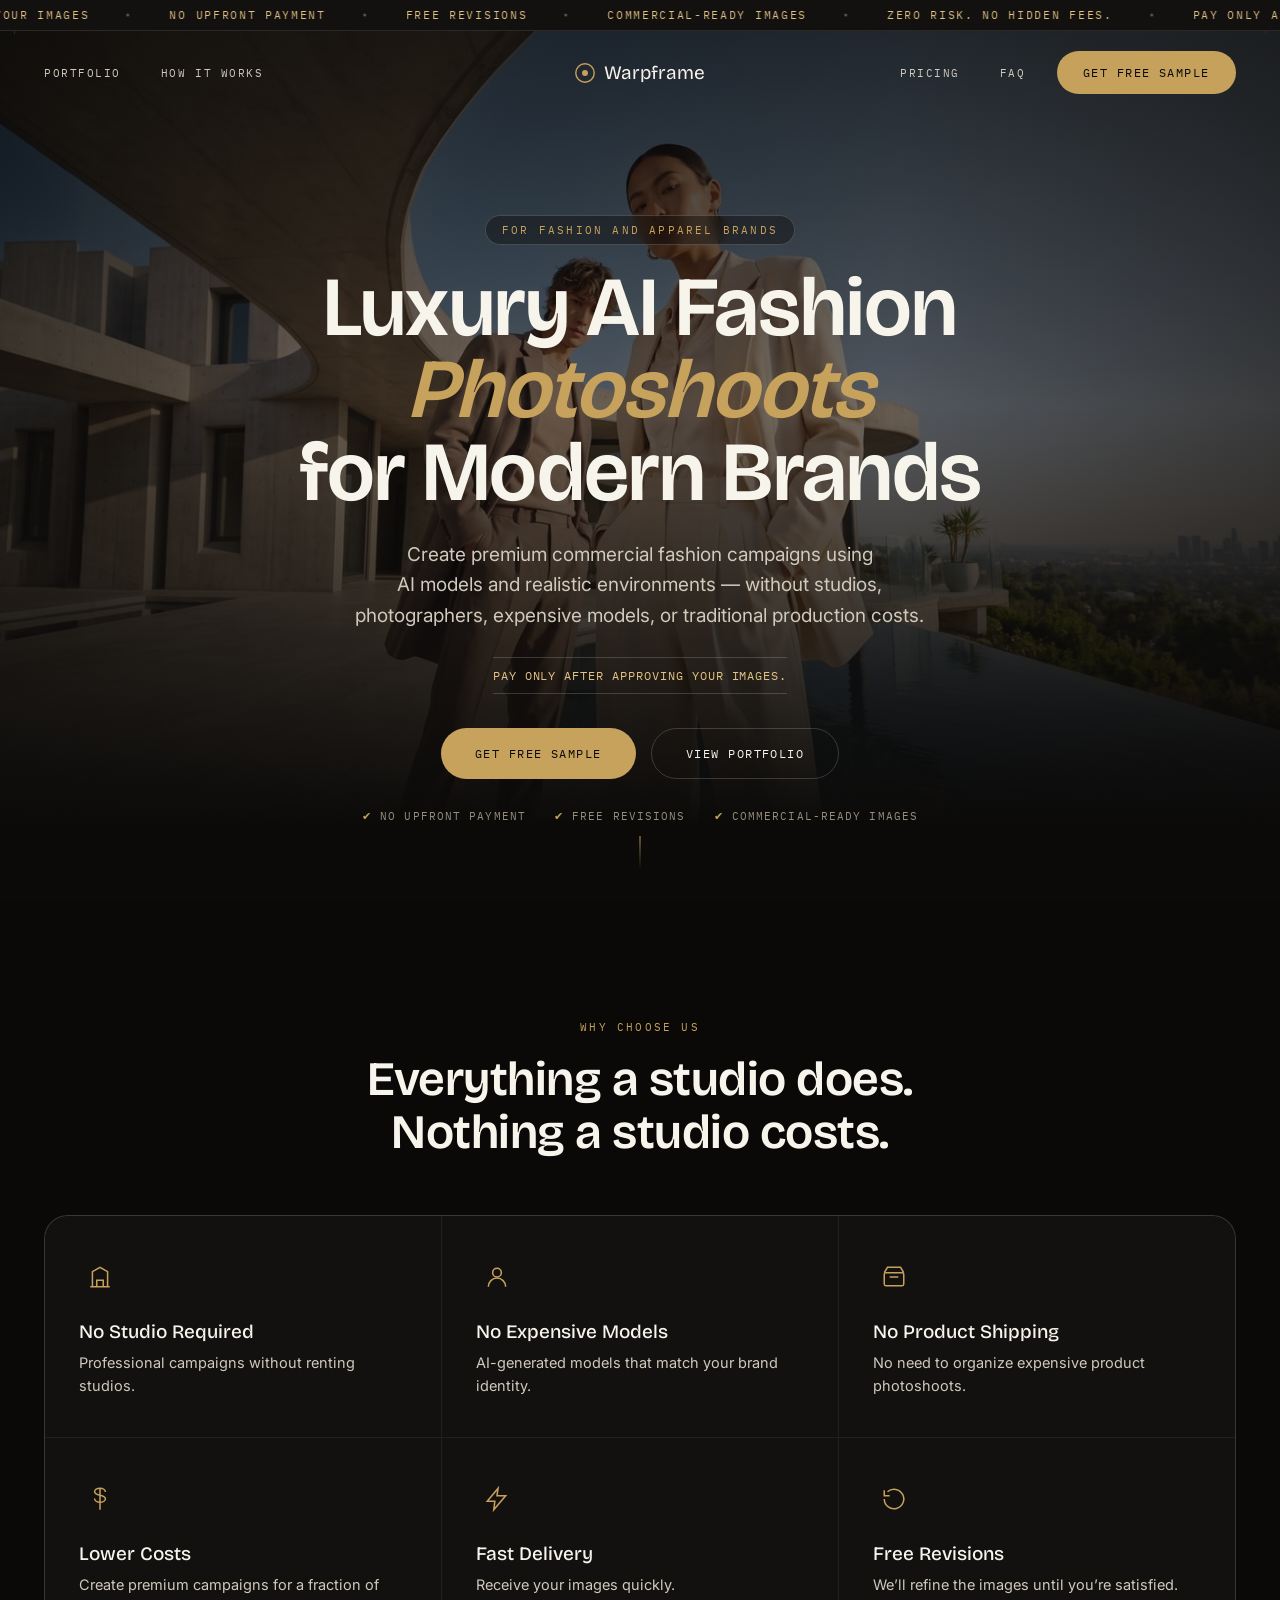
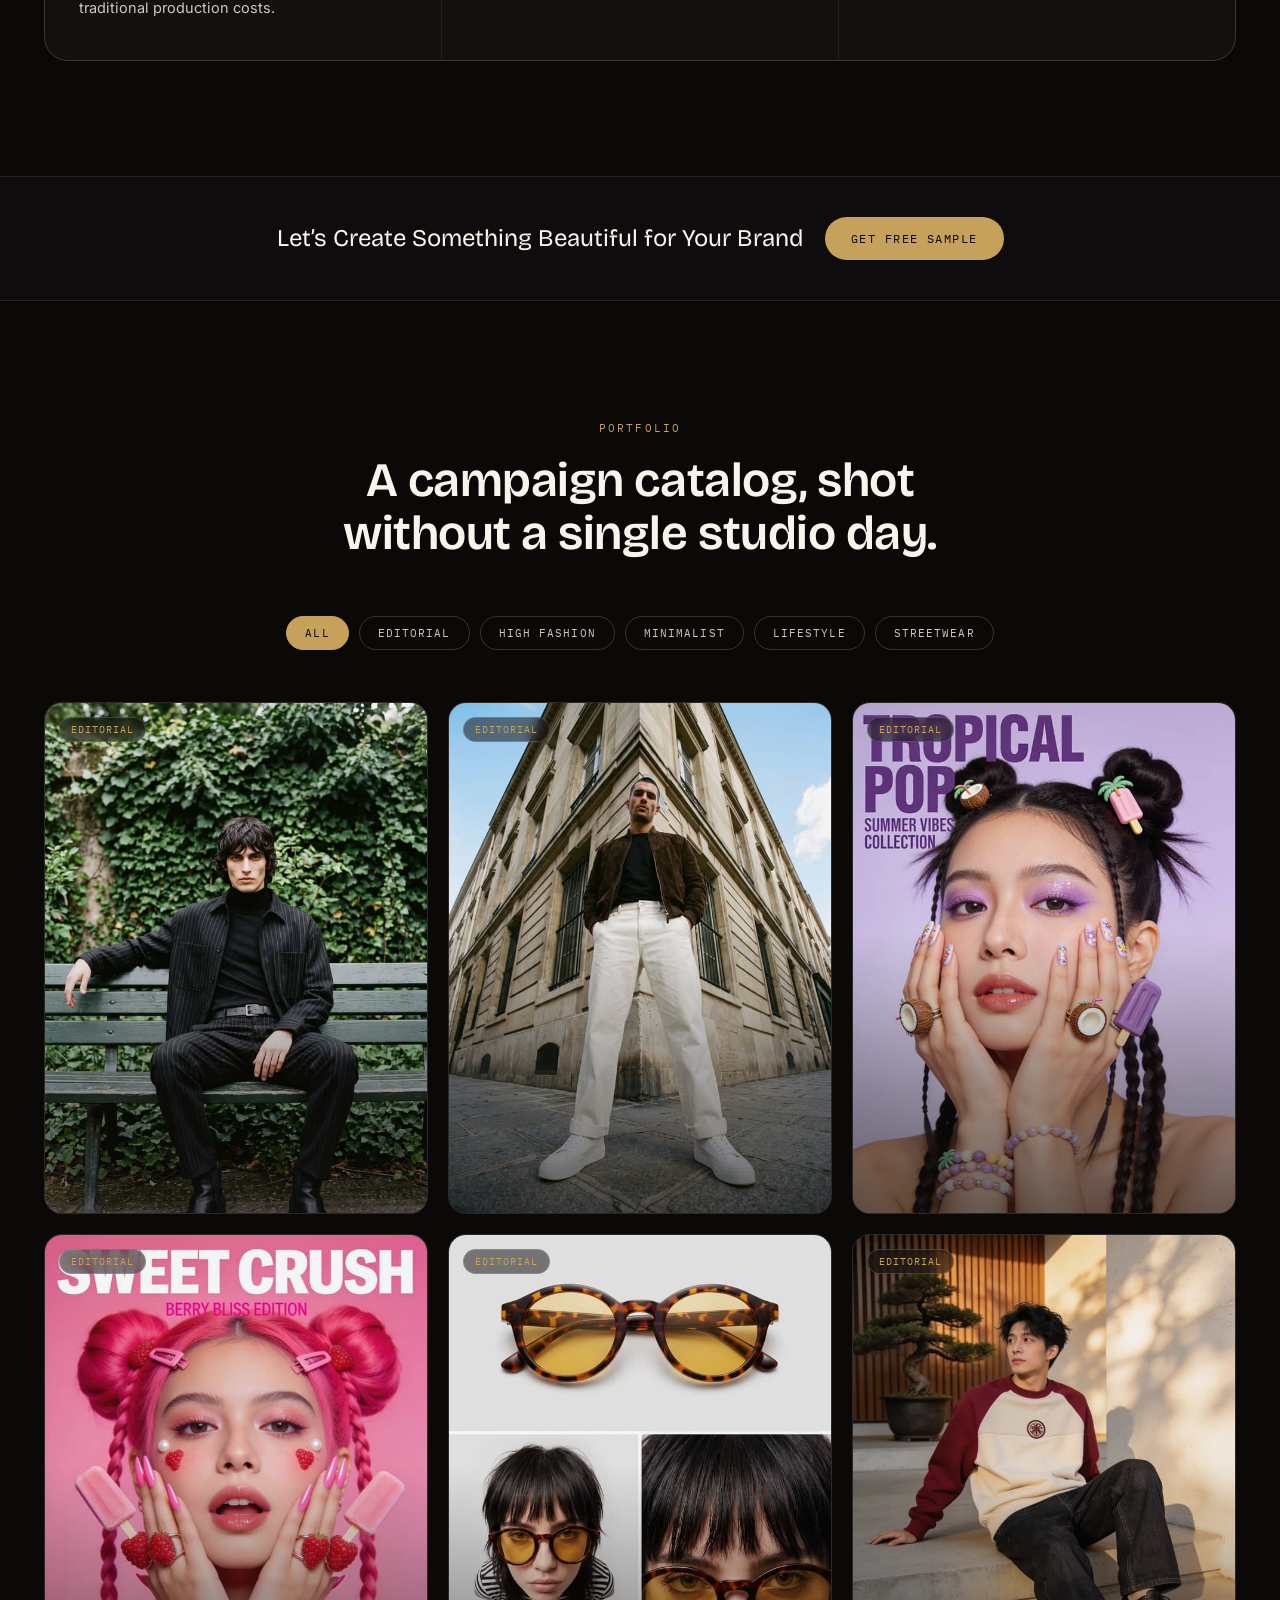
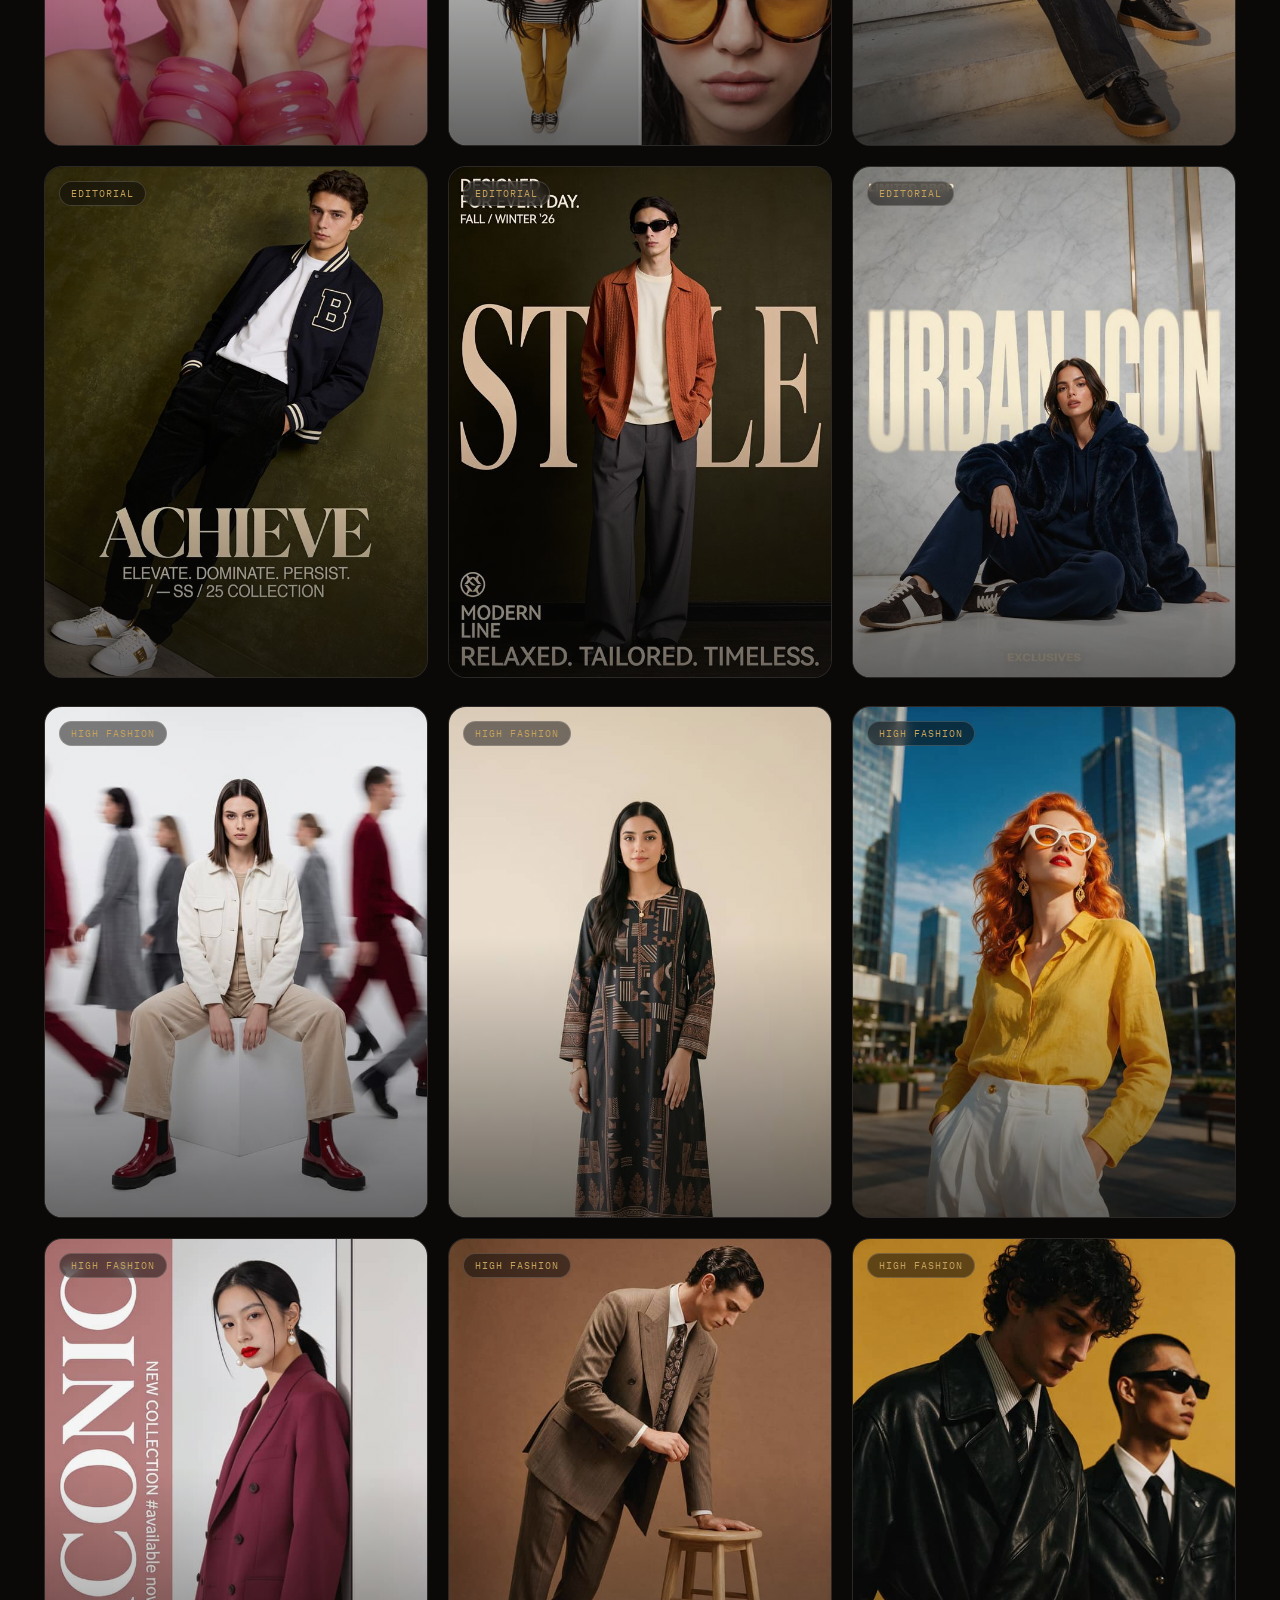
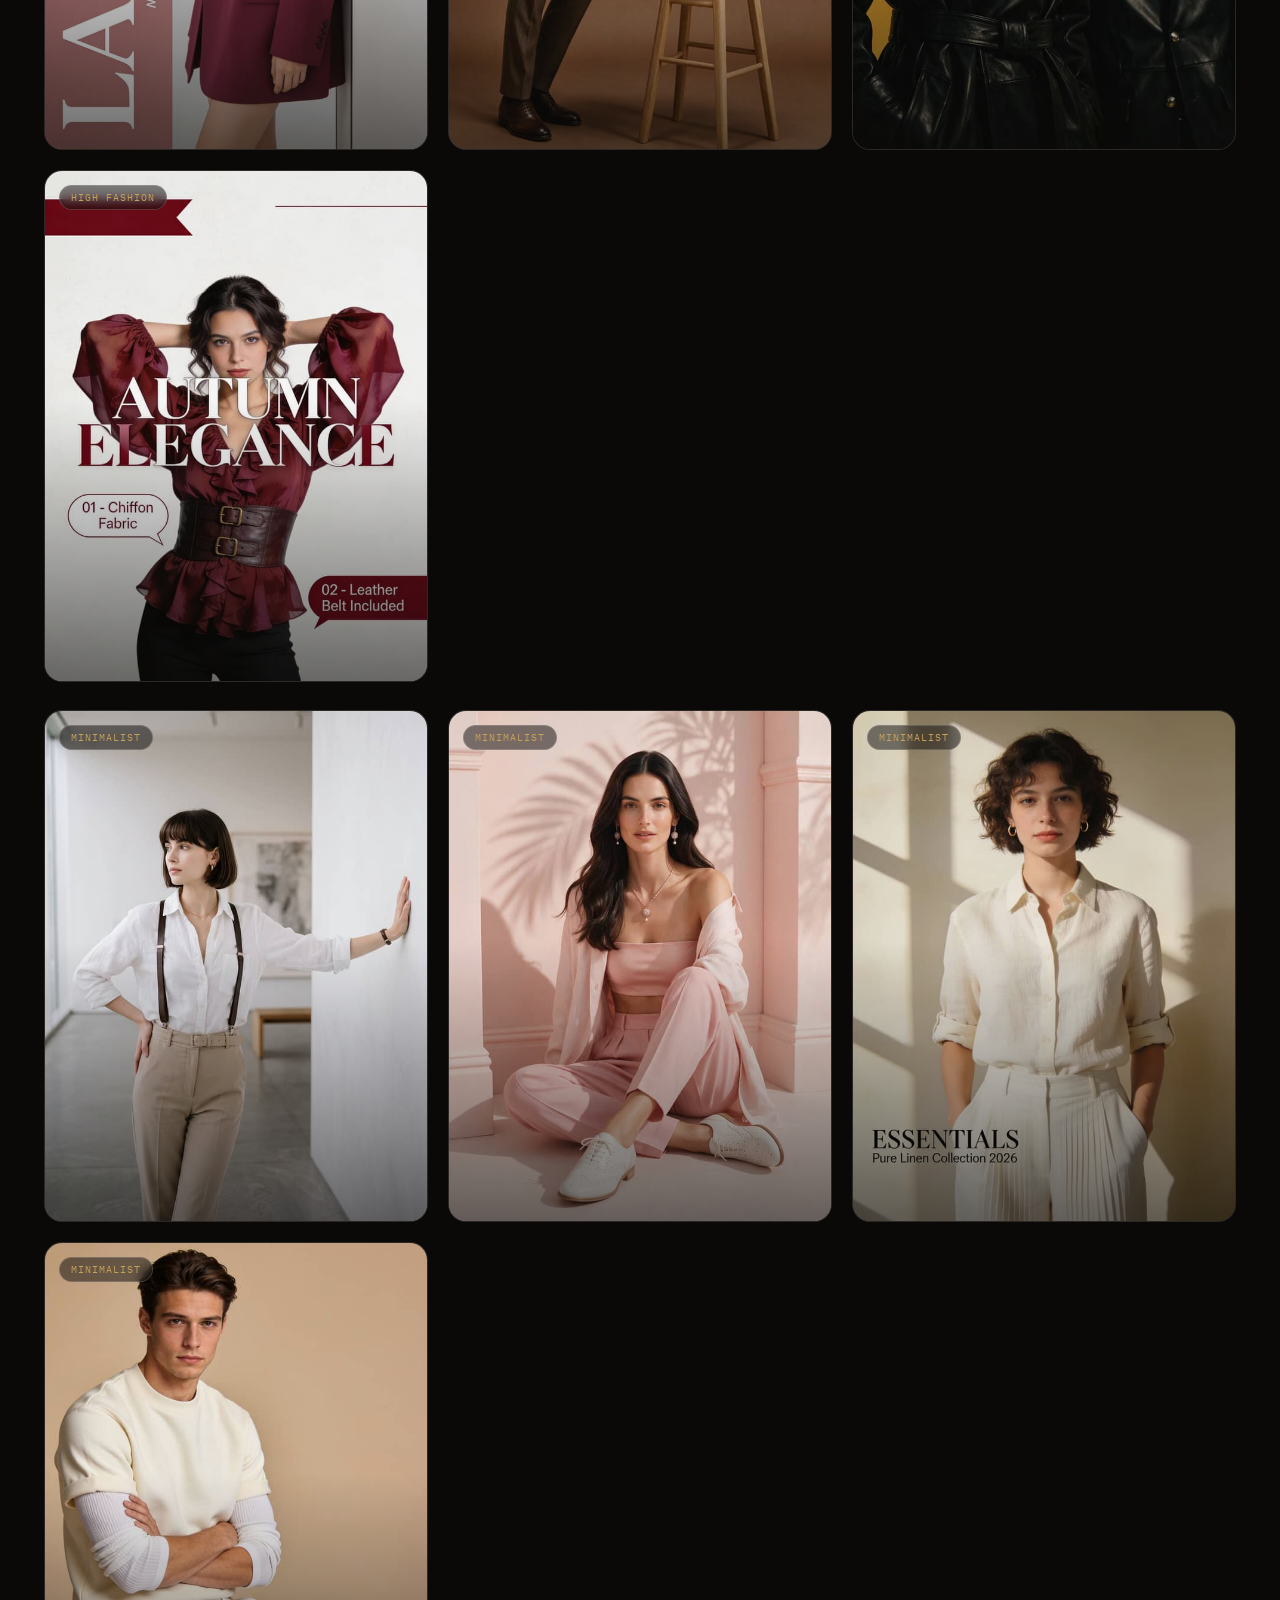
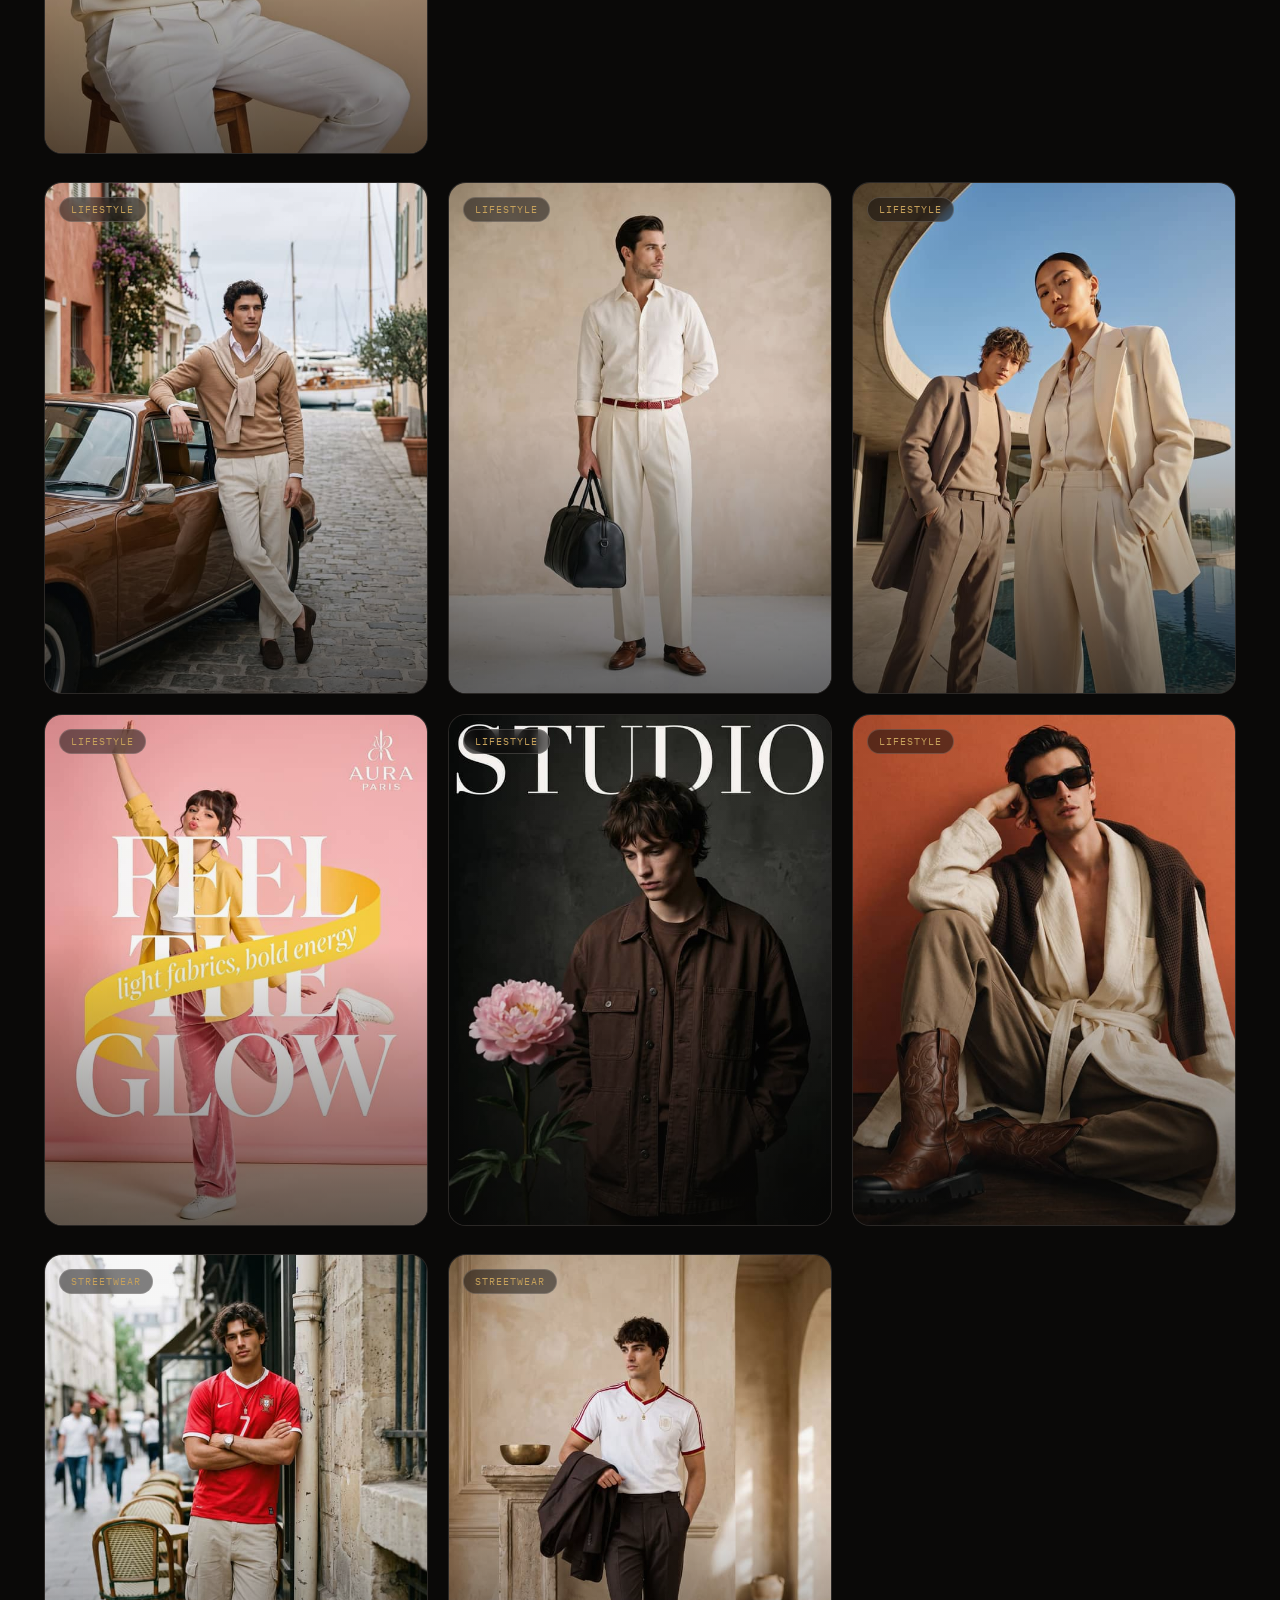
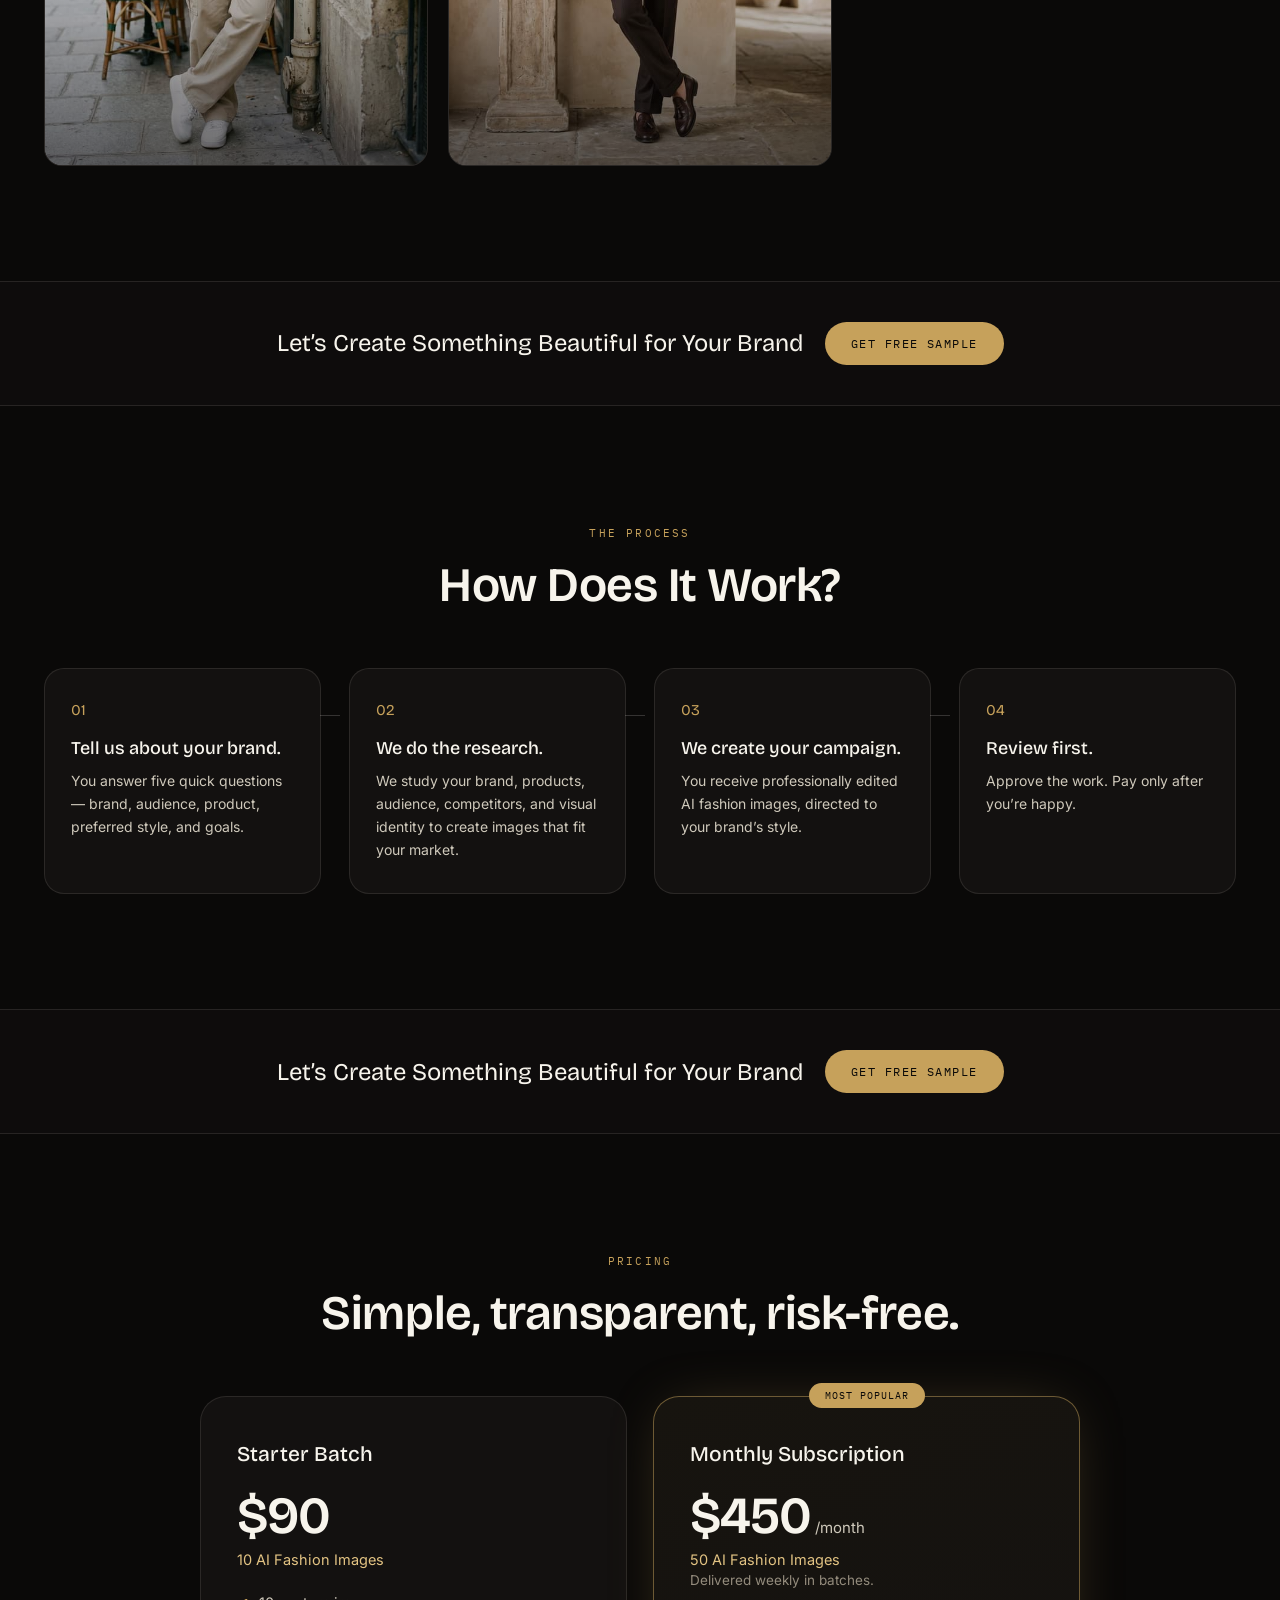
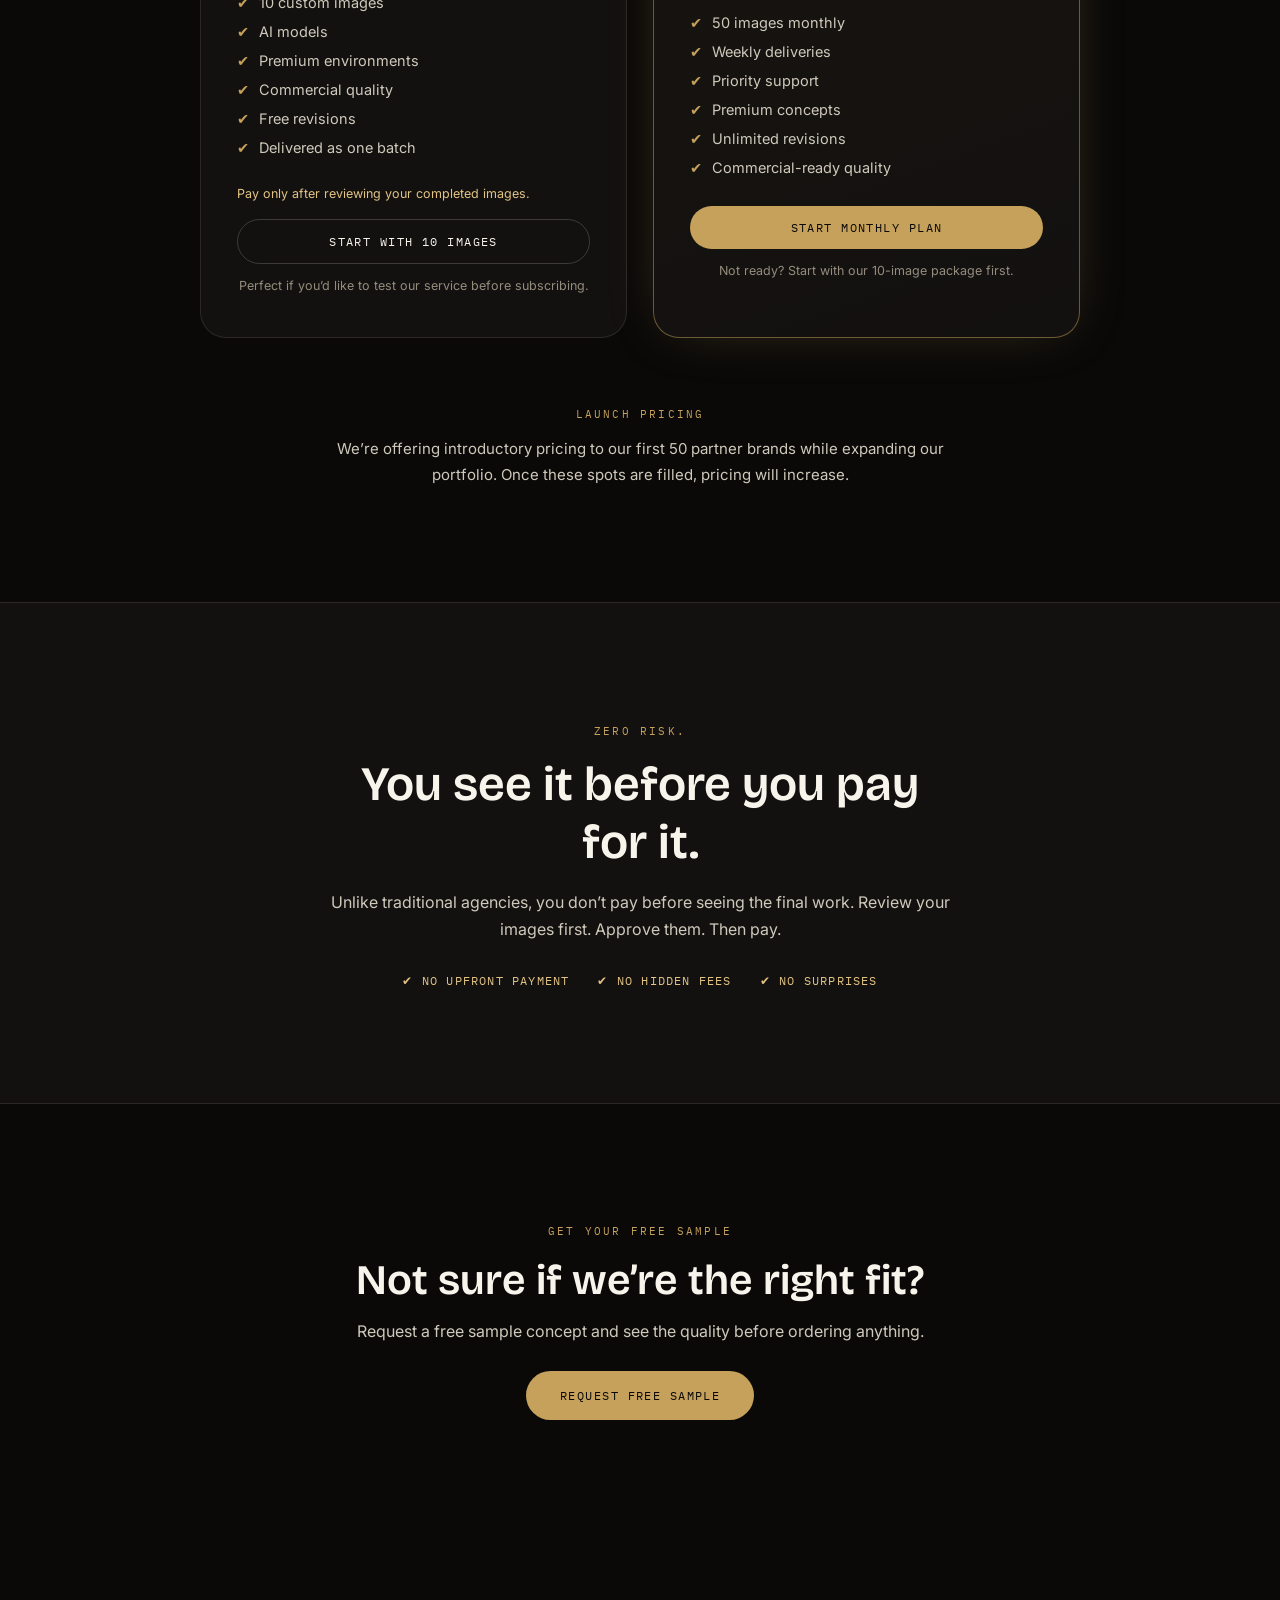
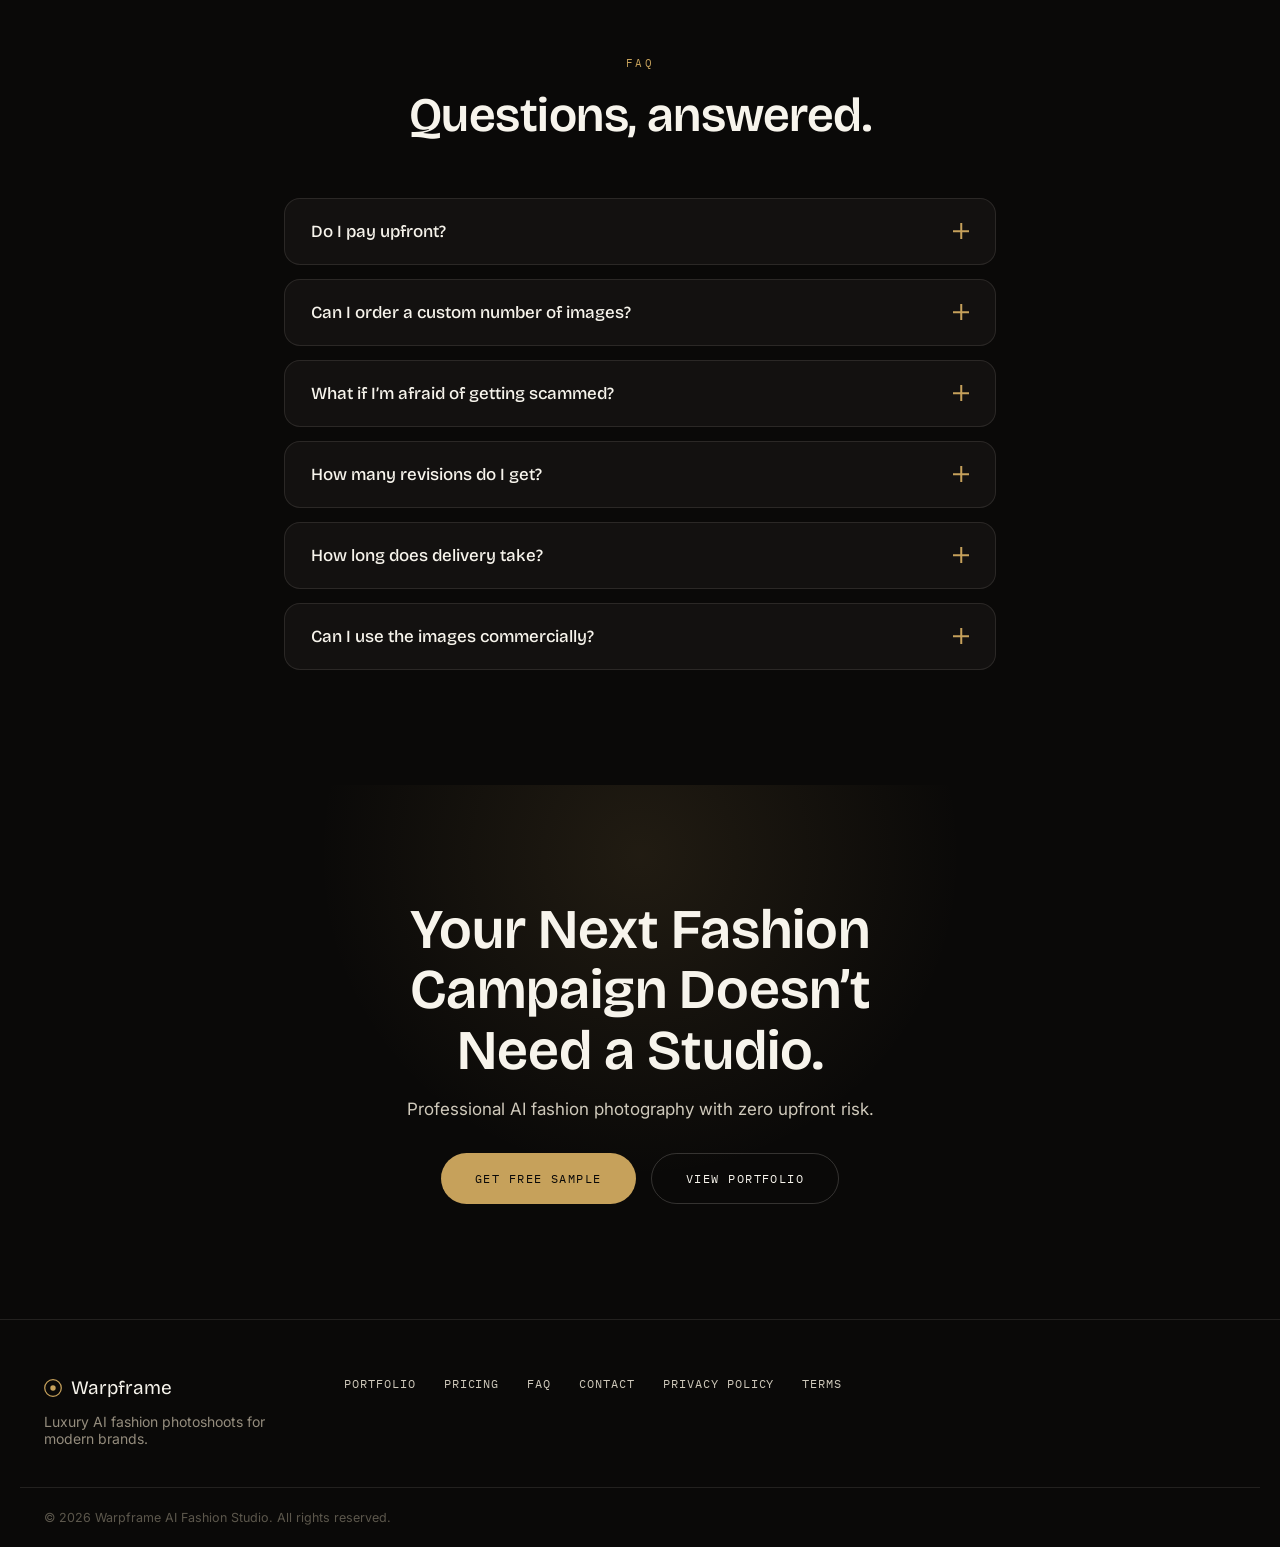
==== commit fffd0518: "name changed" ====
--- a/index.html
+++ b/index.html
@@ -5,30 +5,30 @@
 <meta charset="UTF-8" />
 <meta name="viewport" content="width=device-width, initial-scale=1.0" />
 <meta name="theme-color" content="#0a0908" />
-<title>Lumière AI | Luxury AI Fashion Photoshoots for Clothing Brands</title>
+<title>Warpframe AI | Luxury AI Fashion Photoshoots for Clothing Brands</title>
 <meta name="description" content="Premium AI fashion photoshoots for clothing brands — no studios, no photographers, no upfront cost. Pay only after you approve your images. Plans from $90." />
 <meta name="keywords" content="AI fashion photoshoot, AI fashion photography, AI models, commercial fashion campaign, apparel brand photography, fashion brand photography" />
 <meta name="robots" content="index, follow, max-image-preview:large" />
-<meta name="author" content="Lumière AI Fashion Studio" />
-<link rel="canonical" href="https://lumeire-ai-fashion-photoshoot.netlify.app/" />
+<meta name="author" content="Warpframe AI Fashion Studio" />
+<link rel="canonical" href="https://warpframe-ecommerce-photoshoot.netlify.app/" />
 
 <!-- Open Graph -->
 <meta property="og:type" content="website" />
-<meta property="og:site_name" content="Lumière AI" />
-<meta property="og:url" content="https://lumeire-ai-fashion-photoshoot.netlify.app/" />
-<meta property="og:title" content="Lumière AI | Luxury AI Fashion Photoshoots for Clothing Brands" />
+<meta property="og:site_name" content="Warpframe AI" />
+<meta property="og:url" content="https://warpframe-ecommerce-photoshoot.netlify.app/" />
+<meta property="og:title" content="Warpframe AI | Luxury AI Fashion Photoshoots for Clothing Brands" />
 <meta property="og:description" content="Premium commercial fashion campaigns created with AI models and realistic environments. Pay only after you approve your images." />
-<meta property="og:image" content="https://lumeire-ai-fashion-photoshoot.netlify.app/assets/images/og-share.jpg" />
+<meta property="og:image" content="https://warpframe-ecommerce-photoshoot.netlify.app/assets/images/og-share.jpg" />
 <meta property="og:image:width" content="1200" />
 <meta property="og:image:height" content="630" />
-<meta property="og:image:alt" content="AI-generated fashion campaign photo by Lumière AI" />
+<meta property="og:image:alt" content="AI-generated fashion campaign photo by Warpframe AI" />
 <meta property="og:locale" content="en_US" />
 
 <!-- Twitter -->
 <meta name="twitter:card" content="summary_large_image" />
-<meta name="twitter:title" content="Lumière AI | Luxury AI Fashion Photoshoots for Clothing Brands" />
+<meta name="twitter:title" content="Warpframe AI | Luxury AI Fashion Photoshoots for Clothing Brands" />
 <meta name="twitter:description" content="Premium commercial fashion campaigns created with AI models and realistic environments. Pay only after you approve your images." />
-<meta name="twitter:image" content="https://lumeire-ai-fashion-photoshoot.netlify.app/assets/images/og-share.jpg" />
+<meta name="twitter:image" content="https://warpframe-ecommerce-photoshoot.netlify.app/assets/images/og-share.jpg" />
 
 <link rel="icon" href="favicon.ico" sizes="32x32" />
 <link rel="icon" href="assets/favicon.svg" type="image/svg+xml" />
@@ -48,13 +48,13 @@
 {
   "@context": "https://schema.org",
   "@type": "ProfessionalService",
-  "@id": "https://lumeire-ai-fashion-photoshoot.netlify.app/#business",
-  "name": "Lumière AI Fashion Studio",
-  "alternateName": "Lumière AI",
-  "description": "Lumière creates premium AI-generated fashion photoshoots for clothing brands — no studios, no photographers, no upfront payment. Clients pay only after approving their images.",
-  "url": "https://lumeire-ai-fashion-photoshoot.netlify.app/",
-  "image": "https://lumeire-ai-fashion-photoshoot.netlify.app/assets/images/lifestyle-02.jpg",
-  "logo": "https://lumeire-ai-fashion-photoshoot.netlify.app/assets/images/lifestyle-02.jpg",
+  "@id": "https://warpframe-ecommerce-photoshoot.netlify.app/#business",
+  "name": "Warpframe AI Fashion Studio",
+  "alternateName": "Warpframe AI",
+  "description": "Warpframe creates premium AI-generated fashion photoshoots for clothing brands — no studios, no photographers, no upfront payment. Clients pay only after approving their images.",
+  "url": "https://warpframe-ecommerce-photoshoot.netlify.app/",
+  "image": "https://warpframe-ecommerce-photoshoot.netlify.app/assets/images/lifestyle-02.jpg",
+  "logo": "https://warpframe-ecommerce-photoshoot.netlify.app/assets/images/lifestyle-02.jpg",
   "priceRange": "$90-$450",
   "areaServed": {
     "@type": "Place",
@@ -161,9 +161,9 @@
         <a href="#how-it-works">How It Works</a>
       </nav>
 
-      <a href="#top" class="logo" aria-label="Lumière — home">
+      <a href="#top" class="logo" aria-label="Warpframe — home">
         <svg width="20" height="20" viewBox="0 0 100 100" fill="none" aria-hidden="true"><circle cx="50" cy="50" r="46" stroke="currentColor" stroke-width="7"/><circle cx="50" cy="50" r="15" fill="currentColor"/></svg>
-        Lumière
+        Warpframe
       </a>
 
       <div class="nav-actions">
@@ -565,7 +565,7 @@
     <div class="footer-brand">
       <a href="#top" class="logo">
         <svg width="18" height="18" viewBox="0 0 100 100" fill="none" aria-hidden="true"><circle cx="50" cy="50" r="46" stroke="currentColor" stroke-width="7"/><circle cx="50" cy="50" r="15" fill="currentColor"/></svg>
-        Lumière
+        Warpframe
       </a>
       <p>Luxury AI fashion photoshoots for modern brands.</p>
     </div>
@@ -580,7 +580,7 @@
     </nav>
   </div>
   <div class="container footer-bottom">
-    <p>&copy; <span id="year"></span> Lumière AI Fashion Studio. All rights reserved.</p>
+    <p>&copy; <span id="year"></span> Warpframe AI Fashion Studio. All rights reserved.</p>
   </div>
 </footer>
 
--- a/styles.css
+++ b/styles.css
@@ -1,5 +1,5 @@
 /* ============================================================
-   LUMIÈRE — Design tokens
+   WARPFRAME — Design tokens
    ============================================================ */
 :root {
   --ink: #0a0908;
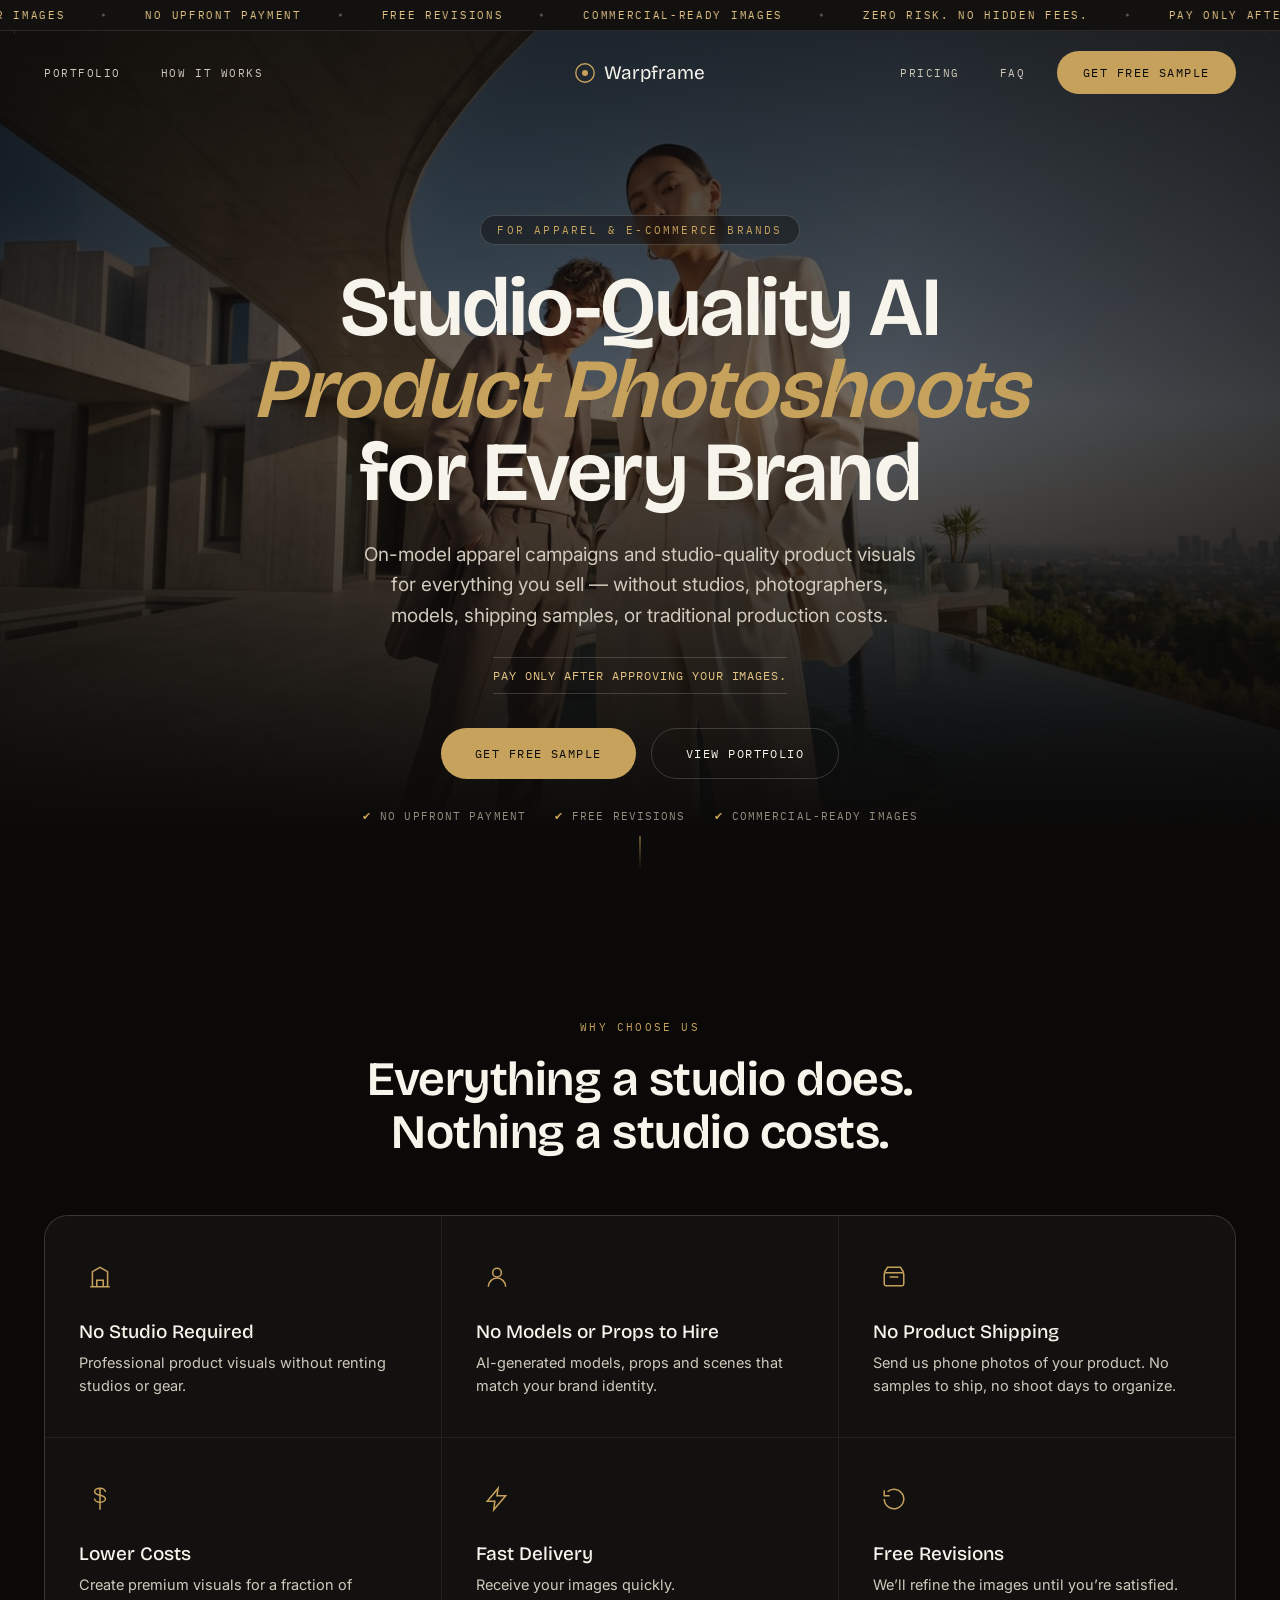
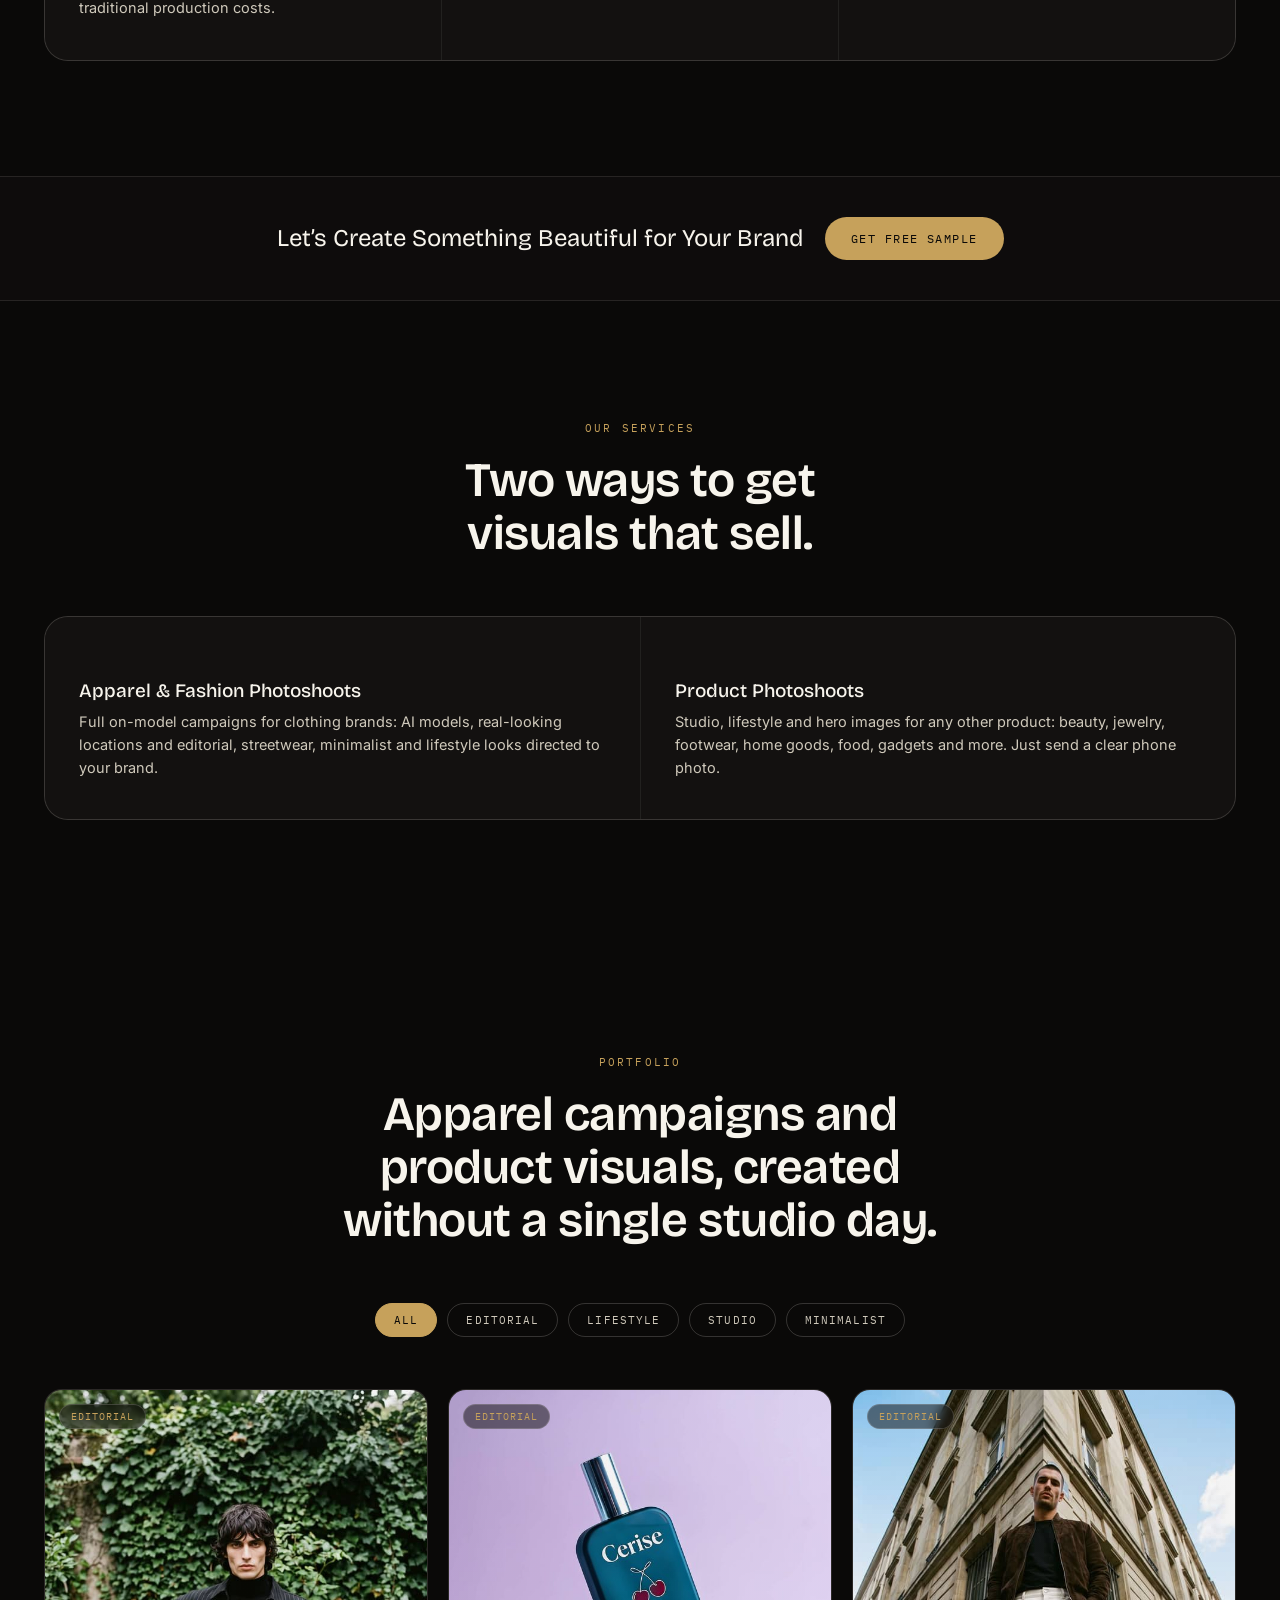
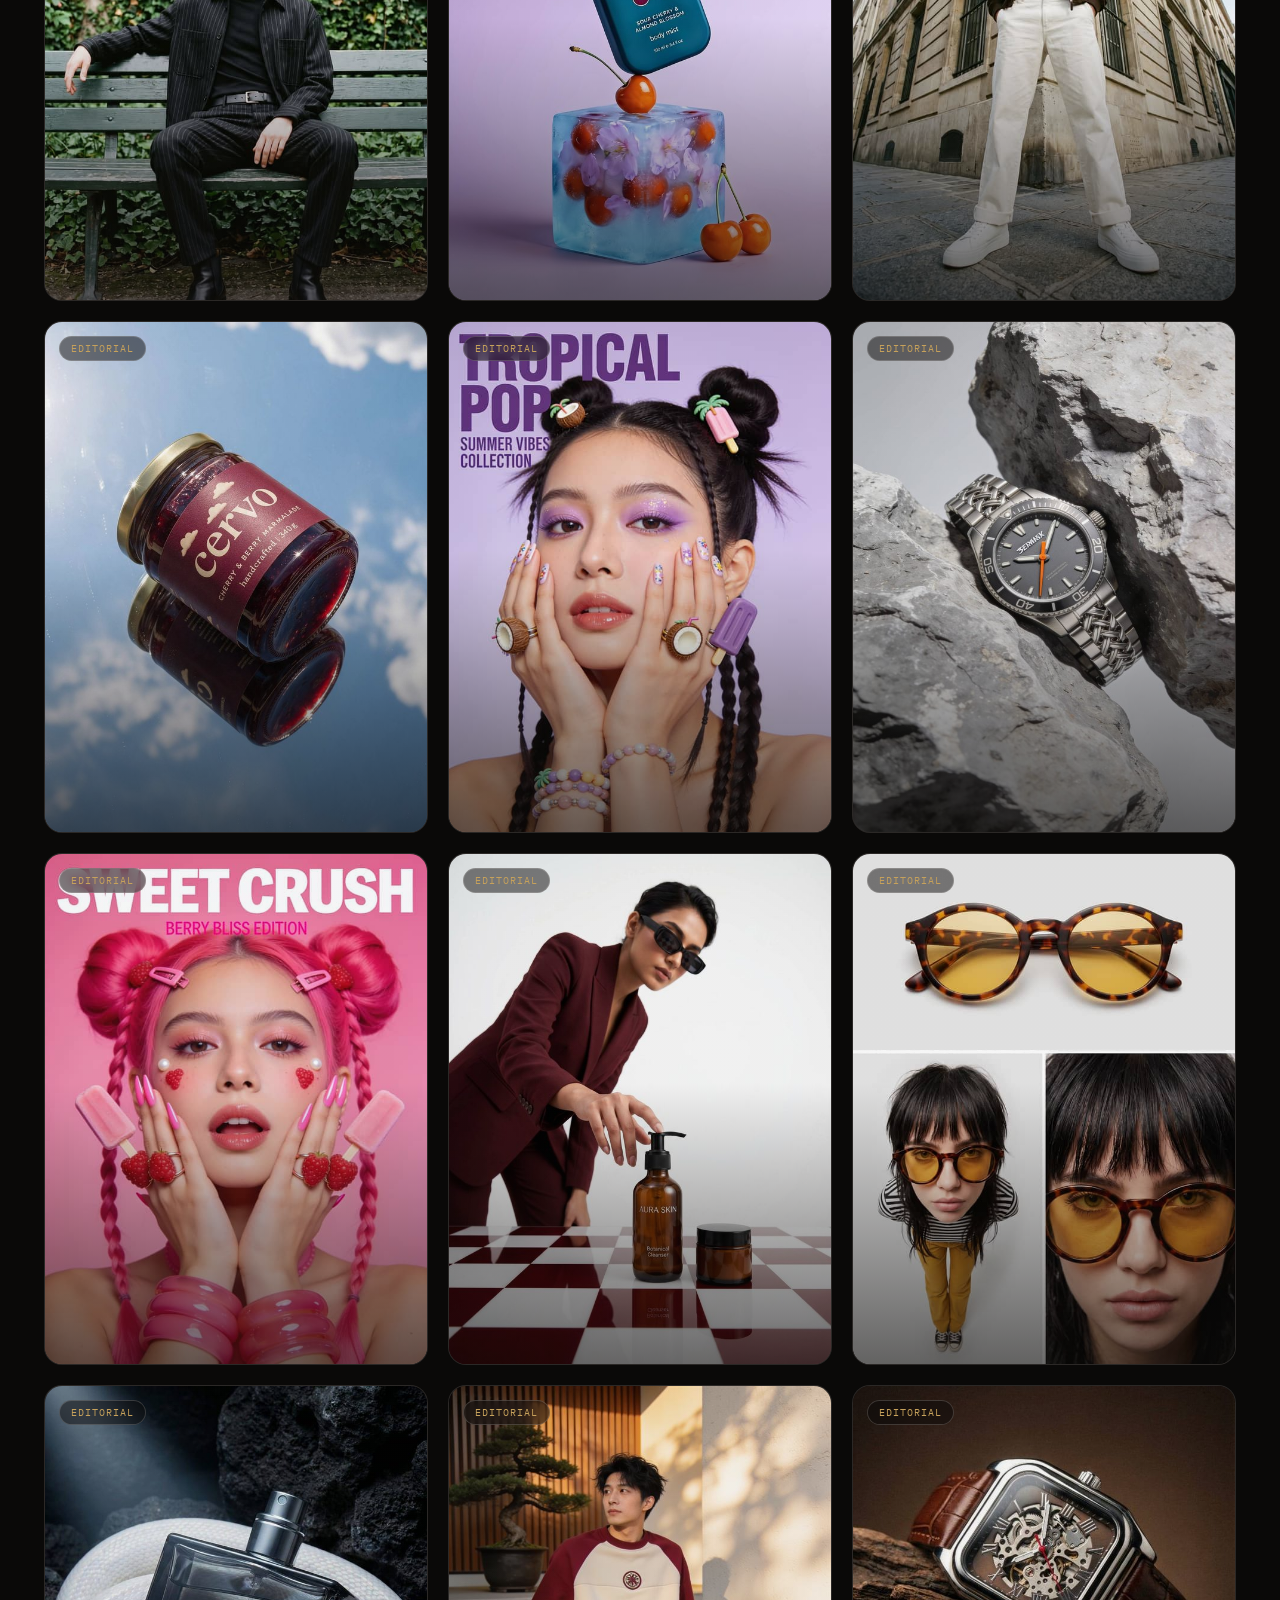
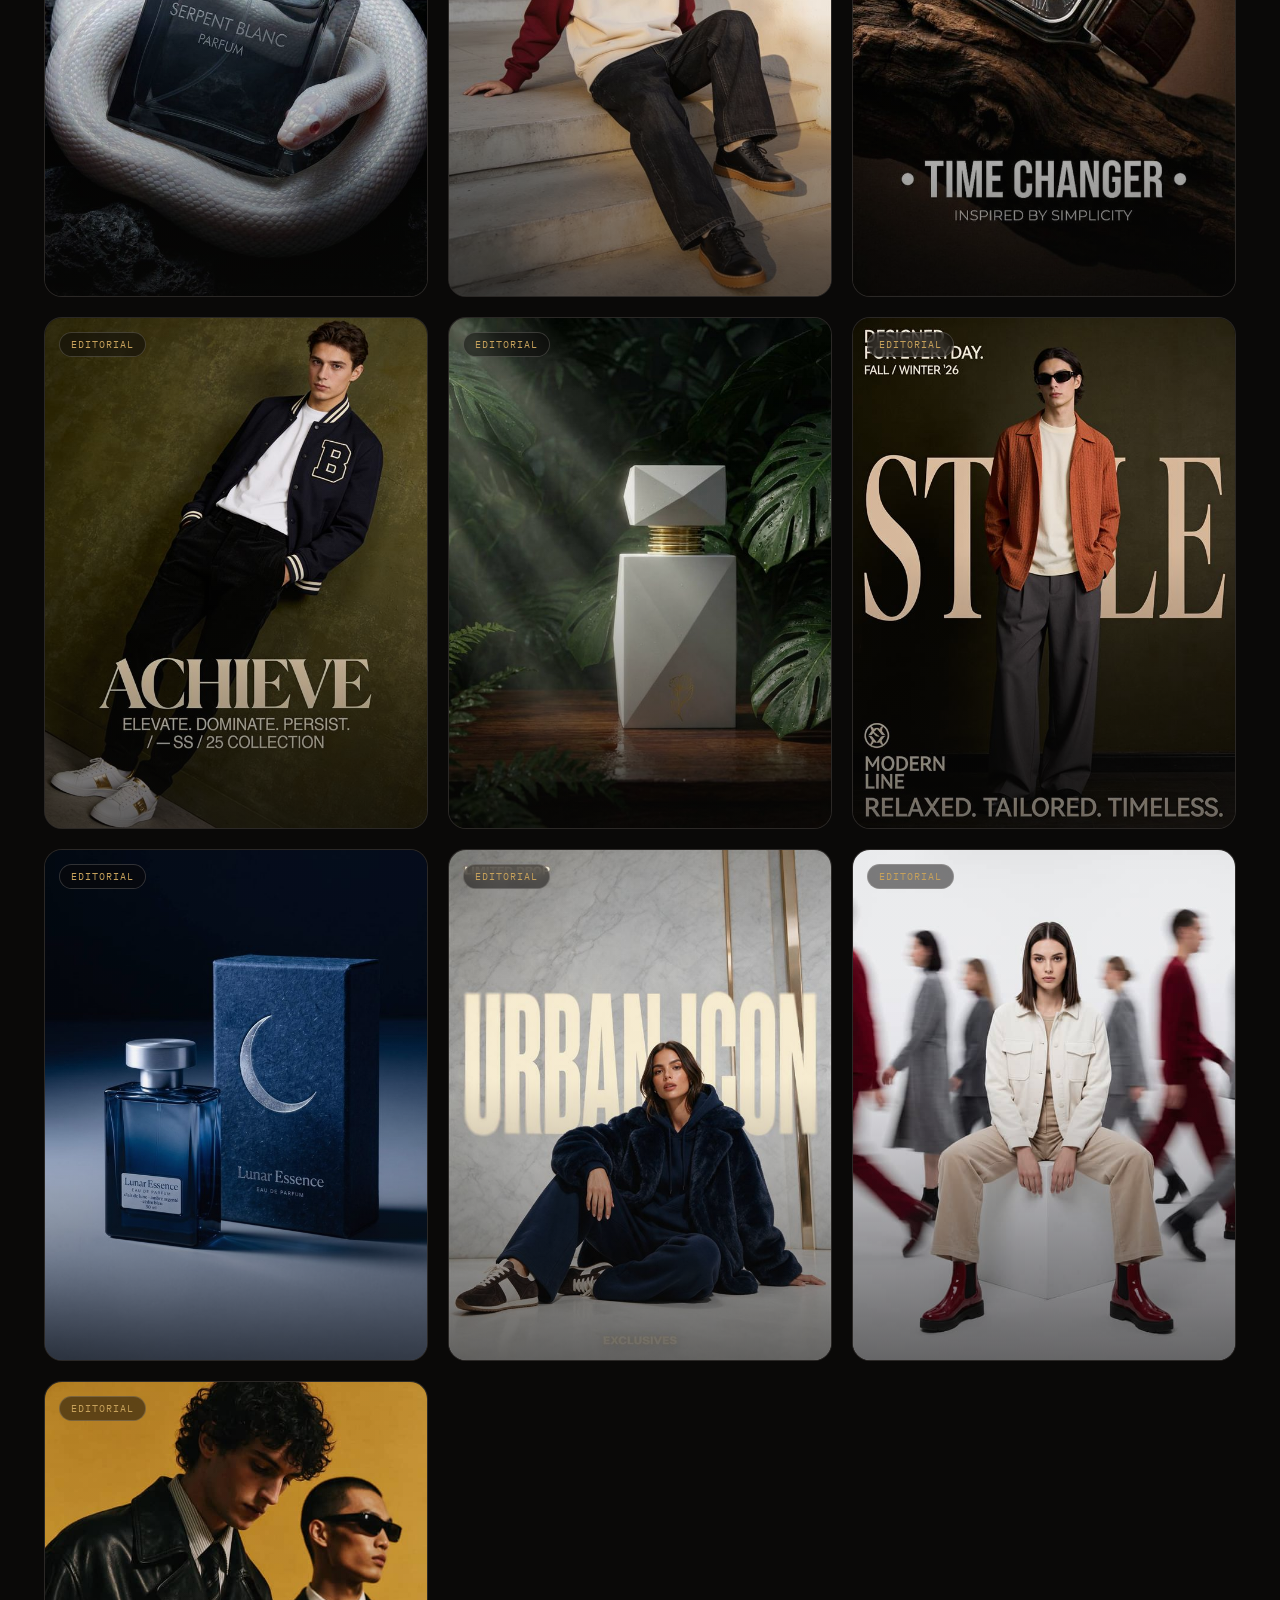
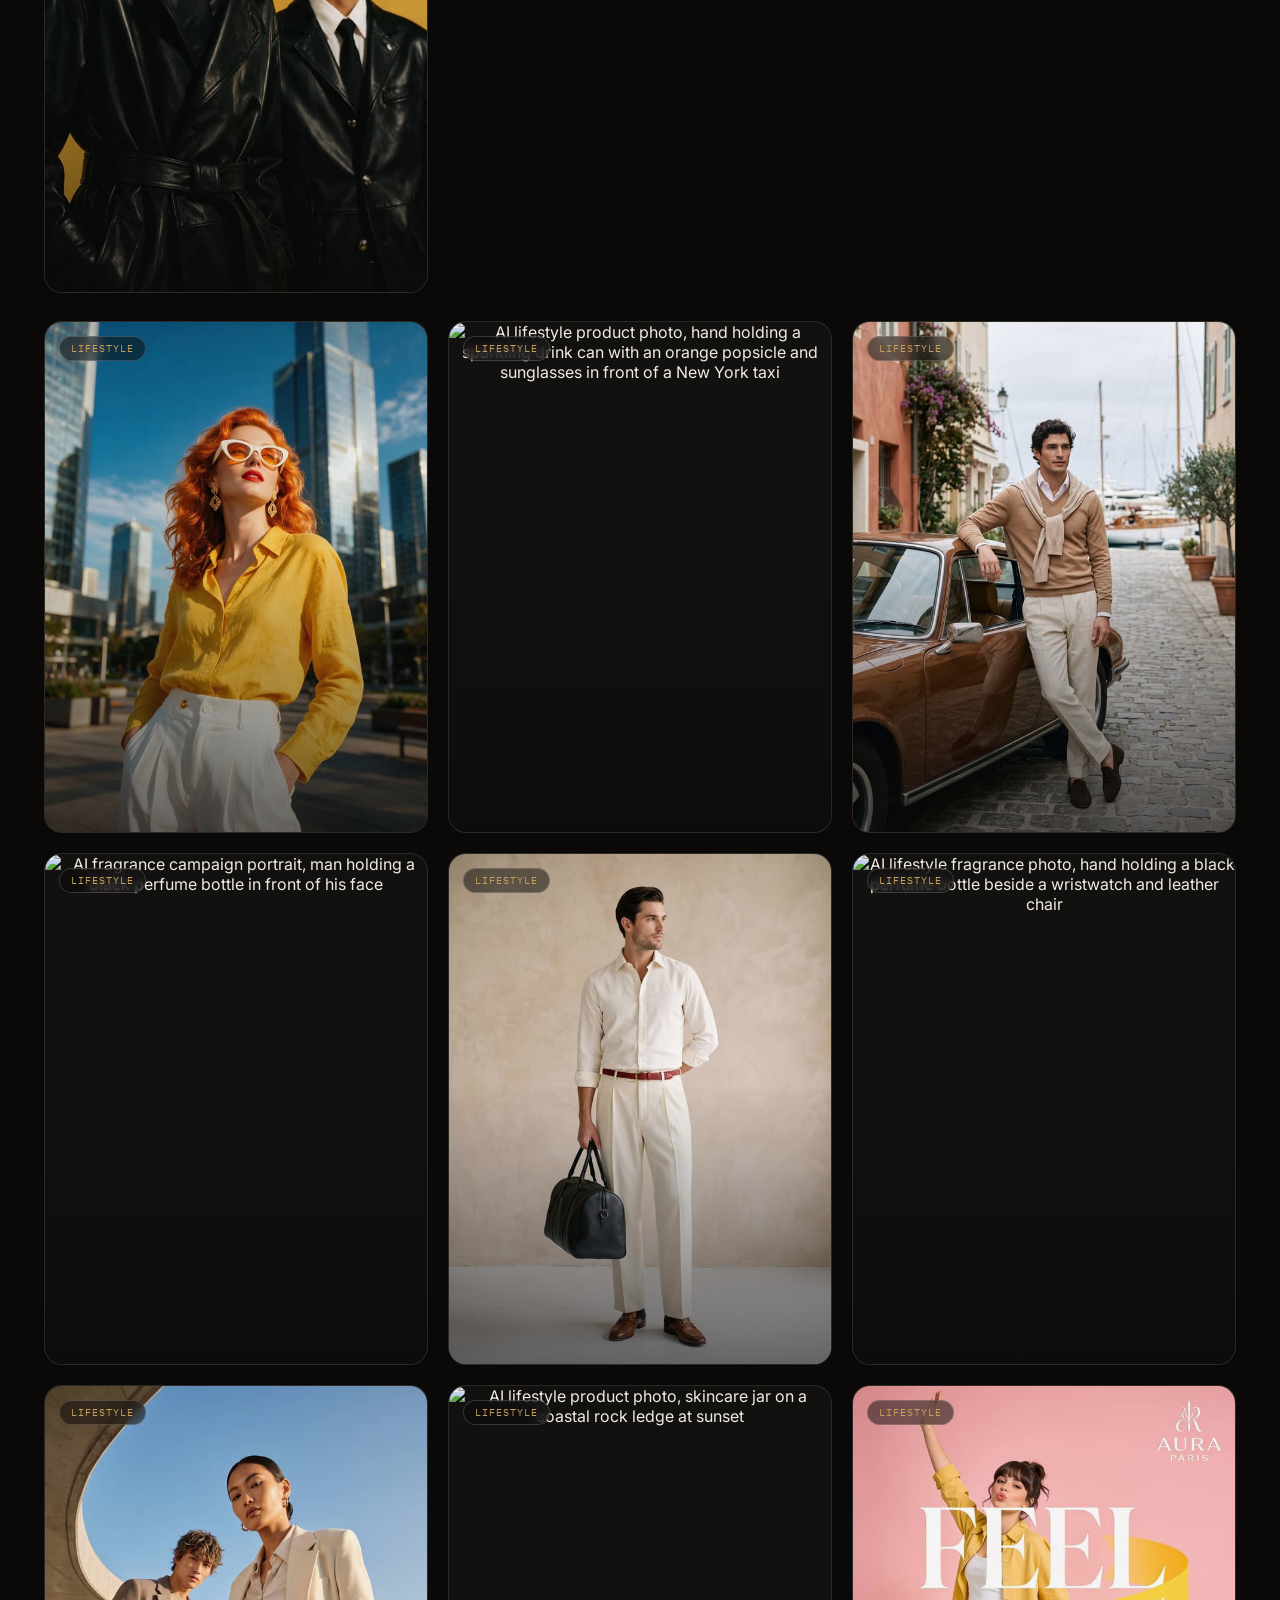
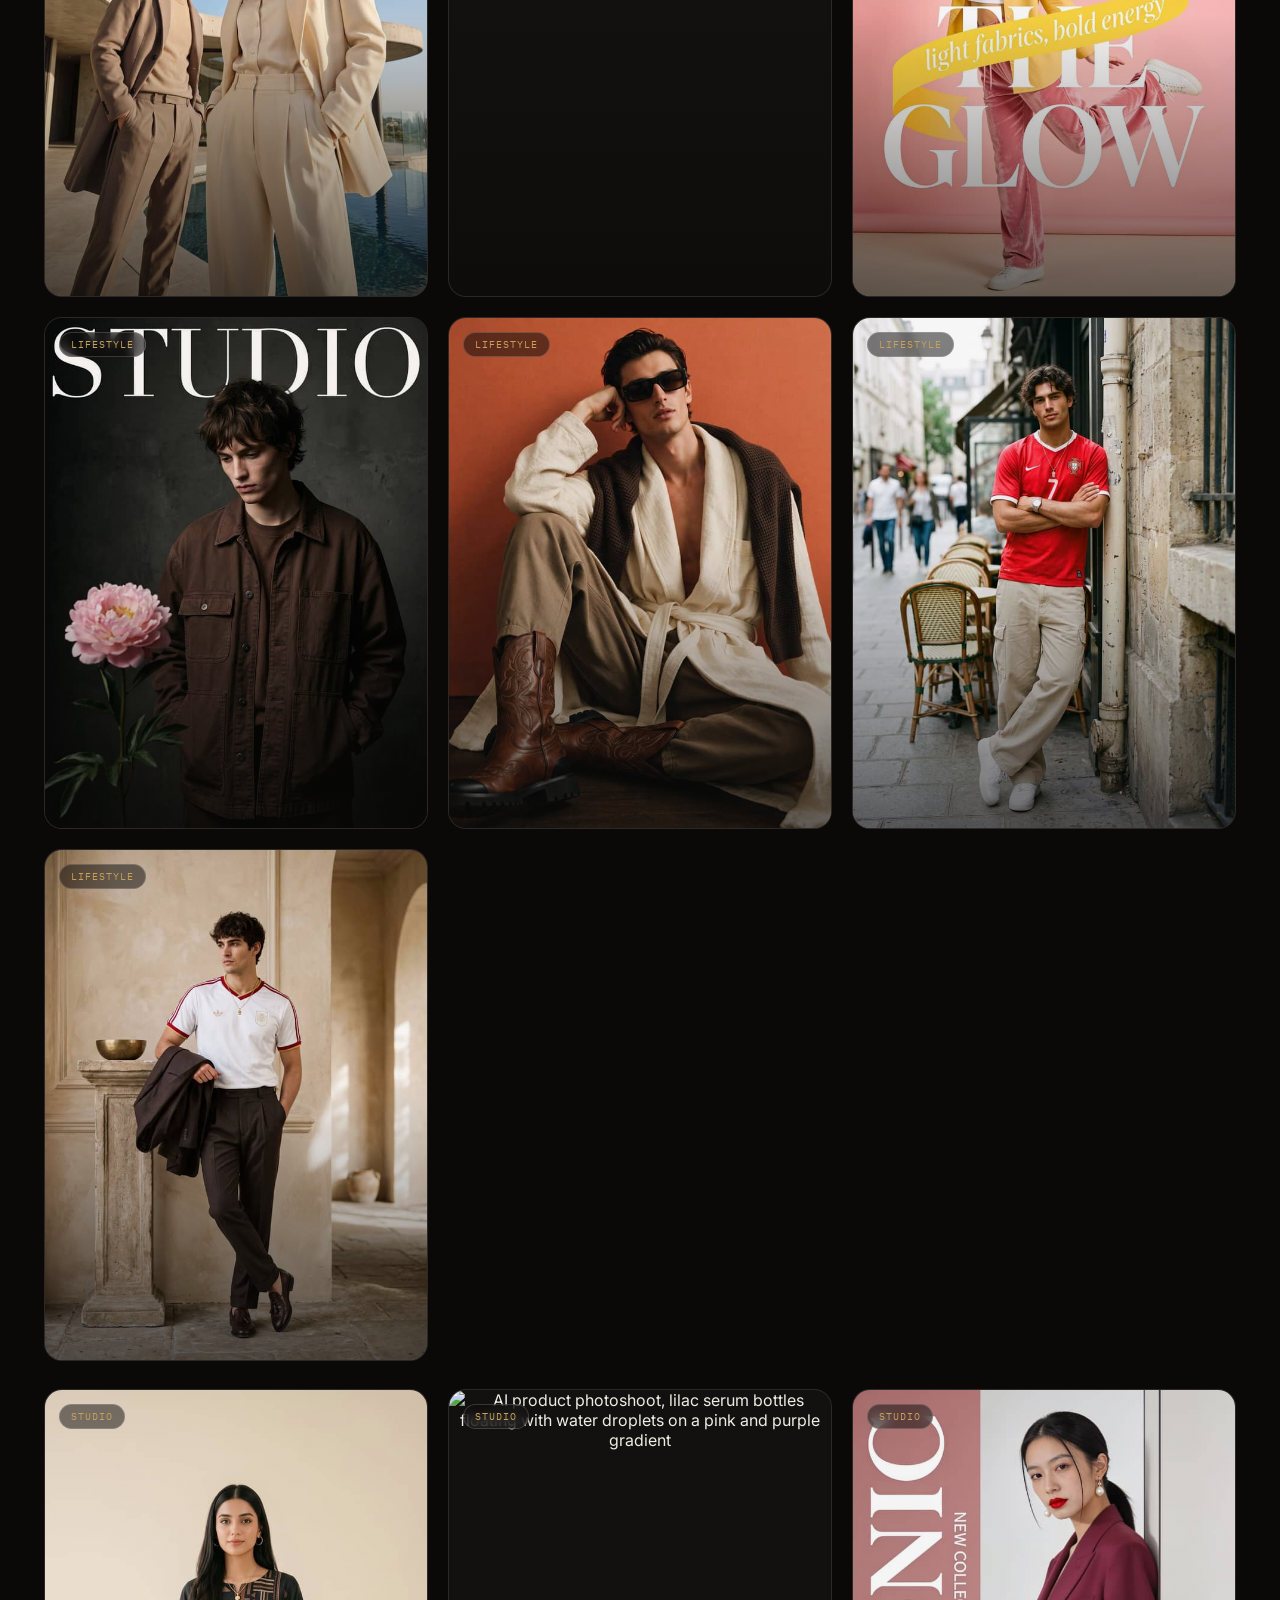
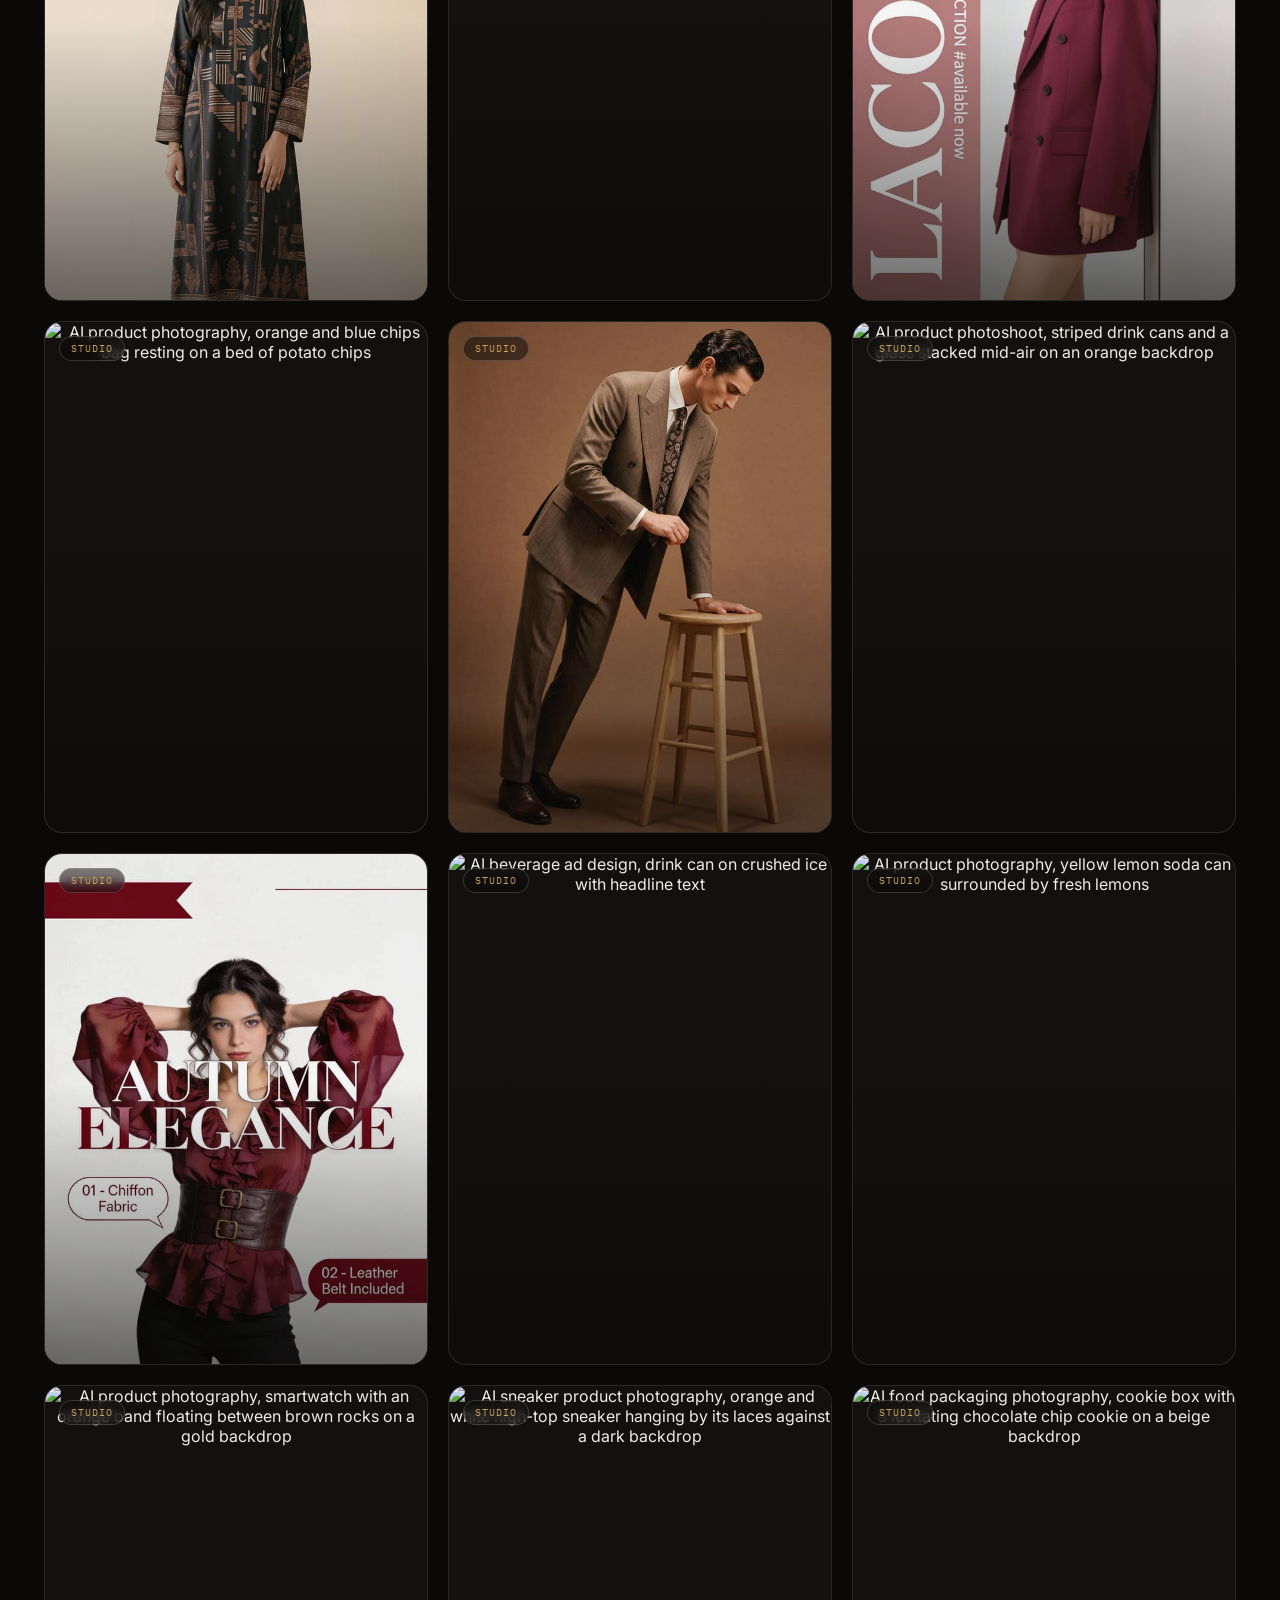
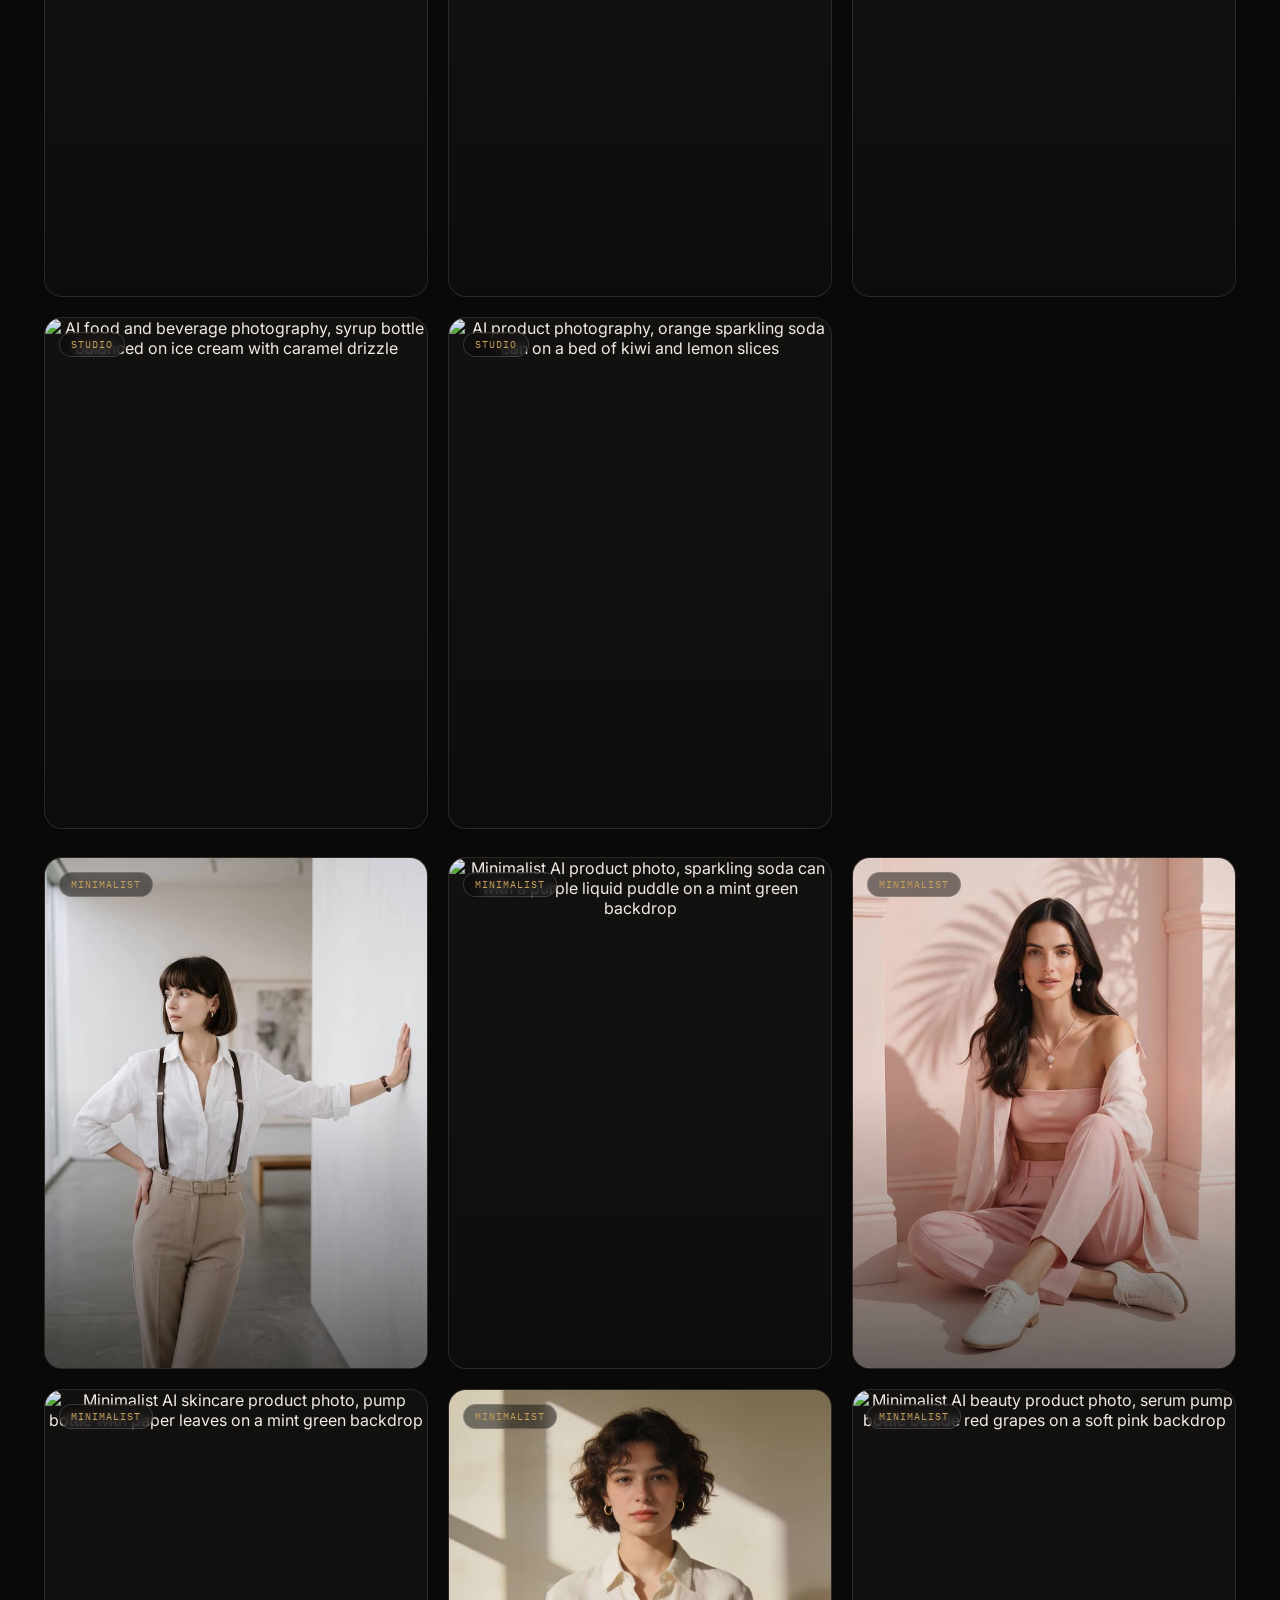
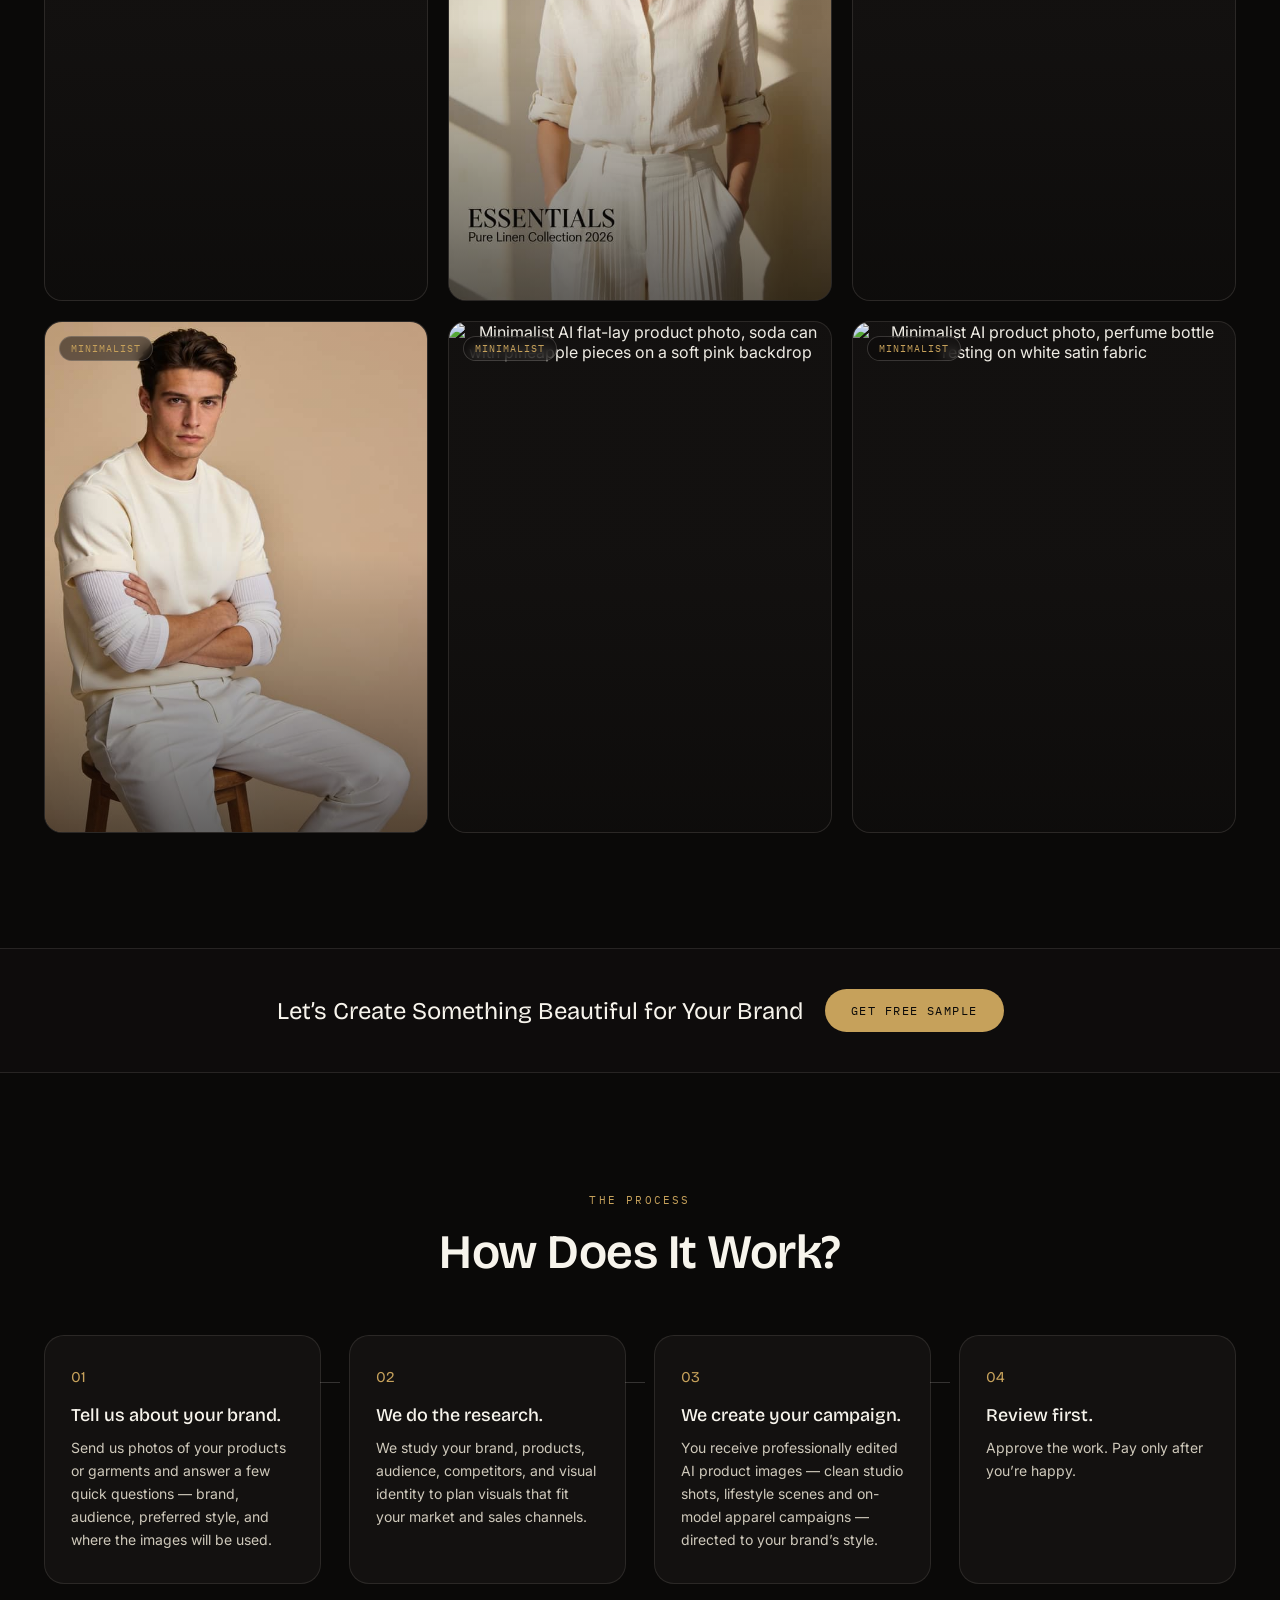
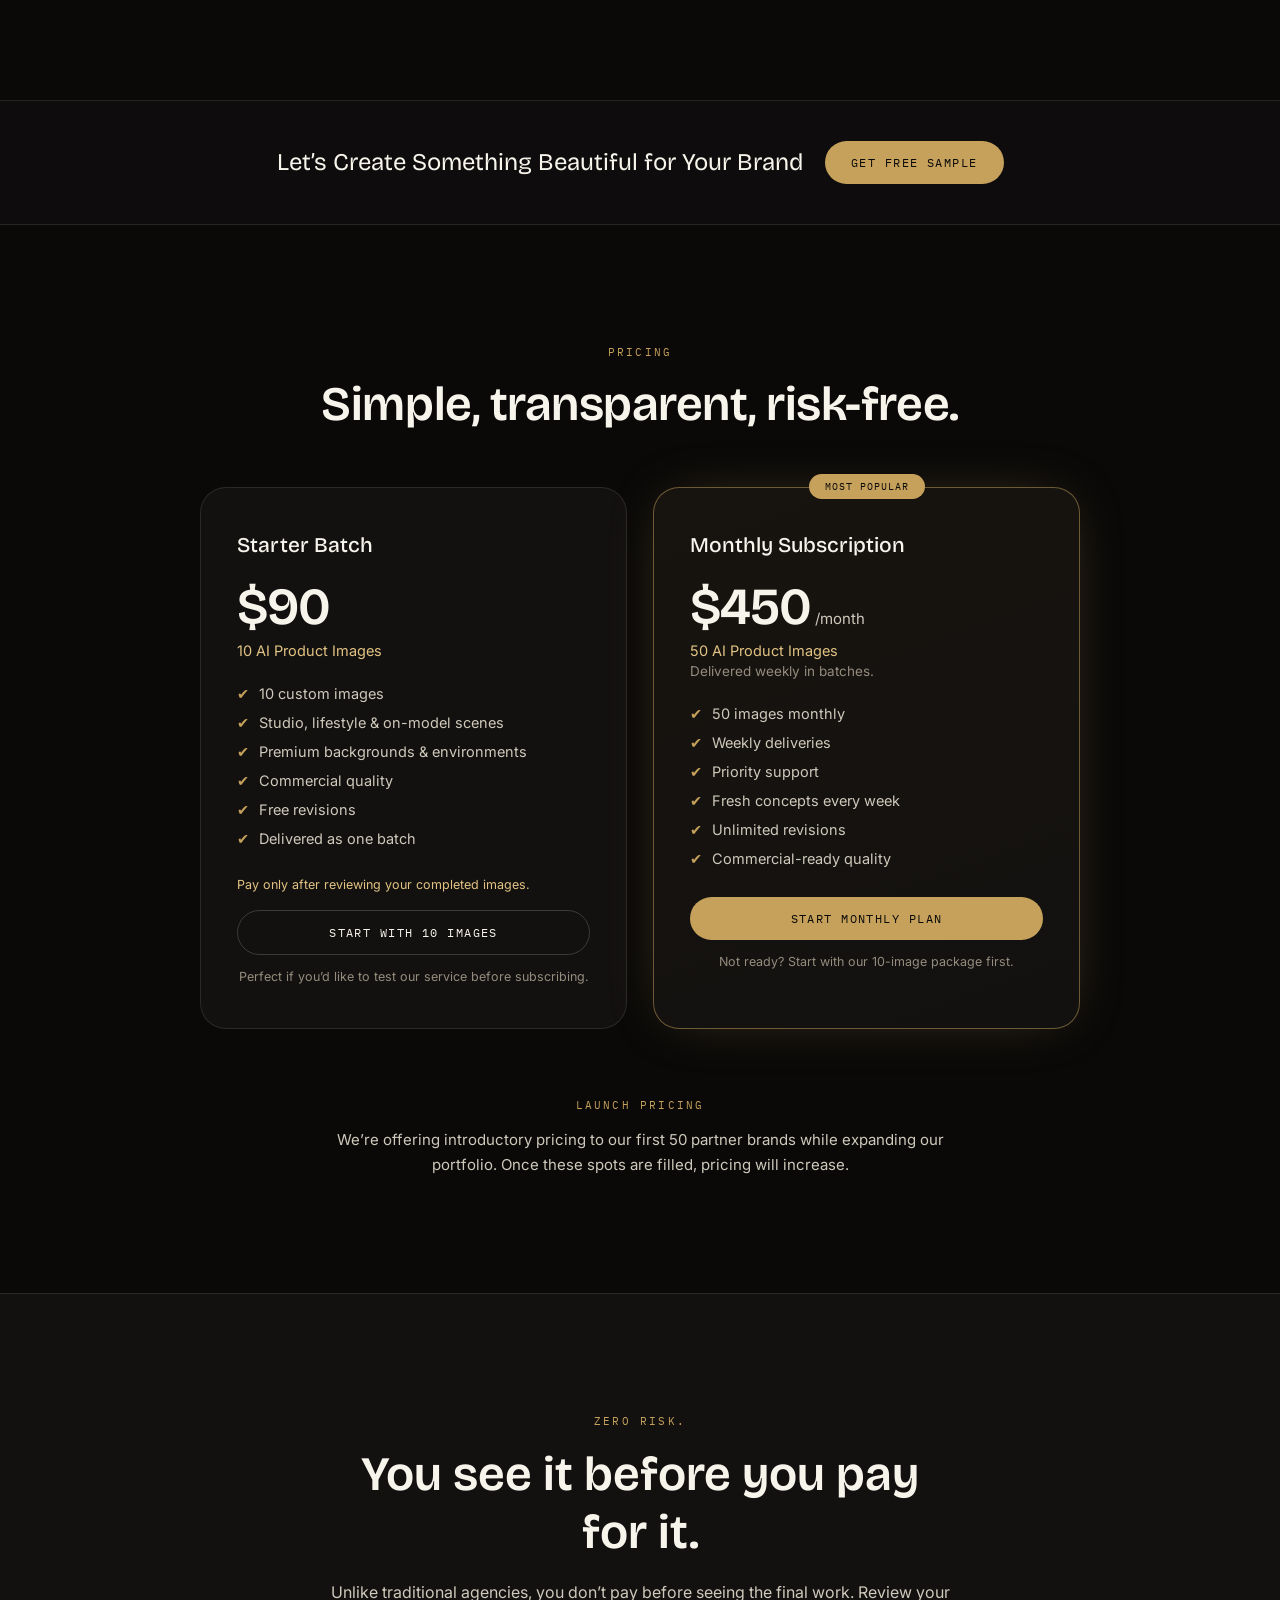
==== commit e8530178: "added products" ====
--- a/index.html
+++ b/index.html
@@ -1,755 +1,1500 @@
-<!DOCTYPE html>
-<html lang="en">
-<head>
-<meta name="google-site-verification" content="Boz07QAAq-6LABxhjycFQbUOUXU8Fc_RcS7peJJh2lU" />
-<meta charset="UTF-8" />
-<meta name="viewport" content="width=device-width, initial-scale=1.0" />
-<meta name="theme-color" content="#0a0908" />
-<title>Warpframe AI | Luxury AI Fashion Photoshoots for Clothing Brands</title>
-<meta name="description" content="Premium AI fashion photoshoots for clothing brands — no studios, no photographers, no upfront cost. Pay only after you approve your images. Plans from $90." />
-<meta name="keywords" content="AI fashion photoshoot, AI fashion photography, AI models, commercial fashion campaign, apparel brand photography, fashion brand photography" />
-<meta name="robots" content="index, follow, max-image-preview:large" />
-<meta name="author" content="Warpframe AI Fashion Studio" />
-<link rel="canonical" href="https://warpframe-ecommerce-photoshoot.netlify.app/" />
-
-<!-- Open Graph -->
-<meta property="og:type" content="website" />
-<meta property="og:site_name" content="Warpframe AI" />
-<meta property="og:url" content="https://warpframe-ecommerce-photoshoot.netlify.app/" />
-<meta property="og:title" content="Warpframe AI | Luxury AI Fashion Photoshoots for Clothing Brands" />
-<meta property="og:description" content="Premium commercial fashion campaigns created with AI models and realistic environments. Pay only after you approve your images." />
-<meta property="og:image" content="https://warpframe-ecommerce-photoshoot.netlify.app/assets/images/og-share.jpg" />
-<meta property="og:image:width" content="1200" />
-<meta property="og:image:height" content="630" />
-<meta property="og:image:alt" content="AI-generated fashion campaign photo by Warpframe AI" />
-<meta property="og:locale" content="en_US" />
-
-<!-- Twitter -->
-<meta name="twitter:card" content="summary_large_image" />
-<meta name="twitter:title" content="Warpframe AI | Luxury AI Fashion Photoshoots for Clothing Brands" />
-<meta name="twitter:description" content="Premium commercial fashion campaigns created with AI models and realistic environments. Pay only after you approve your images." />
-<meta name="twitter:image" content="https://warpframe-ecommerce-photoshoot.netlify.app/assets/images/og-share.jpg" />
-
-<link rel="icon" href="favicon.ico" sizes="32x32" />
-<link rel="icon" href="assets/favicon.svg" type="image/svg+xml" />
-<link rel="apple-touch-icon" href="assets/apple-touch-icon.png" />
-
-<link rel="preconnect" href="https://fonts.googleapis.com" />
-<link rel="preconnect" href="https://fonts.gstatic.com" crossorigin />
-<link rel="preconnect" href="https://cdn.jsdelivr.net" crossorigin />
-<link href="https://fonts.googleapis.com/css2?family=Bricolage+Grotesque:opsz,wght@12..96,400;12..96,500;12..96,600;12..96,700;12..96,800&family=Inter:wght@300;400;500;600;700&family=IBM+Plex+Mono:wght@400;500&display=swap" rel="stylesheet" />
-
-<!-- Preload the largest above-the-fold image (LCP) so the browser fetches it immediately -->
-<link rel="preload" as="image" href="assets/images/hero-1.jpg" imagesrcset="assets/images/hero-1-sm.jpg 900w, assets/images/hero-1.jpg 1920w" imagesizes="100vw" fetchpriority="high" />
-
-<link rel="stylesheet" href="styles.css" />
-
-<script type="application/ld+json">
-{
-  "@context": "https://schema.org",
-  "@type": "ProfessionalService",
-  "@id": "https://warpframe-ecommerce-photoshoot.netlify.app/#business",
-  "name": "Warpframe AI Fashion Studio",
-  "alternateName": "Warpframe AI",
-  "description": "Warpframe creates premium AI-generated fashion photoshoots for clothing brands — no studios, no photographers, no upfront payment. Clients pay only after approving their images.",
-  "url": "https://warpframe-ecommerce-photoshoot.netlify.app/",
-  "image": "https://warpframe-ecommerce-photoshoot.netlify.app/assets/images/lifestyle-02.jpg",
-  "logo": "https://warpframe-ecommerce-photoshoot.netlify.app/assets/images/lifestyle-02.jpg",
-  "priceRange": "$90-$450",
-  "areaServed": {
-    "@type": "Place",
-    "name": "Worldwide"
-  },
-  "serviceType": "AI fashion photography",
-  "knowsAbout": ["AI fashion photography", "commercial fashion campaigns", "product photography for clothing brands"],
-  "makesOffer": [
-    {
-      "@type": "Offer",
-      "name": "Starter Batch",
-      "description": "10 AI-generated fashion campaign images, delivered as one batch. Pay only after reviewing the completed images.",
-      "price": "90",
-      "priceCurrency": "USD"
-    },
-    {
-      "@type": "Offer",
-      "name": "Monthly Subscription",
-      "description": "50 AI-generated fashion campaign images per month, delivered weekly, with unlimited revisions.",
-      "price": "450",
-      "priceCurrency": "USD",
-      "eligibleDuration": {
-        "@type": "QuantitativeValue",
-        "value": "1",
-        "unitCode": "MON"
-      }
-    }
-  ]
-}
-</script>
-
-<script type="application/ld+json">
-{
-  "@context": "https://schema.org",
-  "@type": "FAQPage",
-  "mainEntity": [
-    {
-      "@type": "Question",
-      "name": "Do I pay upfront?",
-      "acceptedAnswer": { "@type": "Answer", "text": "No. You review the completed work before making any payment." }
-    },
-    {
-      "@type": "Question",
-      "name": "Can I order a custom number of images?",
-      "acceptedAnswer": { "@type": "Answer", "text": "Yes. Custom orders are available at $10 per image, on top of the 10-image batch and monthly subscription options." }
-    },
-    {
-      "@type": "Question",
-      "name": "What if I’m afraid of getting scammed?",
-      "acceptedAnswer": { "@type": "Answer", "text": "Start with our 10-image package. Review the completed work before paying. Once you’re happy, you can subscribe monthly with confidence." }
-    },
-    {
-      "@type": "Question",
-      "name": "How many revisions do I get?",
-      "acceptedAnswer": { "@type": "Answer", "text": "Free revisions are included on every order until you’re satisfied with the result." }
-    },
-    {
-      "@type": "Question",
-      "name": "How long does delivery take?",
-      "acceptedAnswer": { "@type": "Answer", "text": "Batch orders are delivered quickly; subscription images are delivered weekly. Exact timelines are confirmed with your brief." }
-    },
-    {
-      "@type": "Question",
-      "name": "Can I use the images commercially?",
-      "acceptedAnswer": { "@type": "Answer", "text": "Yes. Every image is created for commercial brand usage — campaigns, product pages, ads, and social." }
-    }
-  ]
-}
-</script>
-</head>
-<body>
-<div class="grain" aria-hidden="true"></div>
-
-<!-- Preloader -->
-<div id="preloader" aria-hidden="true">
-  <span class="preloader-mark">
-    <svg width="34" height="34" viewBox="0 0 100 100" fill="none"><circle cx="50" cy="50" r="46" stroke="#c6a15b" stroke-width="6"/><circle cx="50" cy="50" r="14" fill="#c6a15b"/></svg>
-  </span>
-</div>
-
-<a class="skip-link" href="#main">Skip to main content</a>
-
-<!-- ============ SITE HEADER (ticker + nav) ============ -->
-<div class="site-header" id="siteHeader">
-  <div class="ticker" aria-hidden="true">
-    <div class="ticker-track" id="tickerTrack">
-      <span>Pay Only After Approving Your Images</span>
-      <span>No Upfront Payment</span>
-      <span>Free Revisions</span>
-      <span>Commercial-Ready Images</span>
-      <span>Zero Risk. No Hidden Fees.</span>
-      <span>Pay Only After Approving Your Images</span>
-      <span>No Upfront Payment</span>
-      <span>Free Revisions</span>
-      <span>Commercial-Ready Images</span>
-      <span>Zero Risk. No Hidden Fees.</span>
-    </div>
-  </div>
-
-  <header class="nav" id="nav">
-    <div class="nav-inner">
-      <nav class="nav-links" aria-label="Primary">
-        <a href="#portfolio">Portfolio</a>
-        <a href="#how-it-works">How It Works</a>
-      </nav>
-
-      <a href="#top" class="logo" aria-label="Warpframe — home">
-        <svg width="20" height="20" viewBox="0 0 100 100" fill="none" aria-hidden="true"><circle cx="50" cy="50" r="46" stroke="currentColor" stroke-width="7"/><circle cx="50" cy="50" r="15" fill="currentColor"/></svg>
-        Warpframe
-      </a>
-
-      <div class="nav-actions">
-        <nav class="nav-links nav-links-right" aria-label="Secondary">
-          <a href="#pricing">Pricing</a>
-          <a href="#faq">FAQ</a>
-        </nav>
-        <button class="btn btn-primary nav-cta" data-open-sample>Get Free Sample</button>
-        <button class="nav-burger" id="navBurger" aria-label="Toggle menu" aria-expanded="false" aria-controls="mobileMenu">
-          <span></span><span></span><span></span>
-        </button>
-      </div>
-    </div>
-
-    <div class="mobile-menu" id="mobileMenu">
-      <a href="#portfolio">Portfolio</a>
-      <a href="#how-it-works">How It Works</a>
-      <a href="#pricing">Pricing</a>
-      <a href="#faq">FAQ</a>
-      <button class="btn btn-primary" data-open-sample>Get Free Sample</button>
-    </div>
-  </header>
-</div>
-
-<main id="main">
-
-<!-- ============ HERO ============ -->
-<section class="hero" id="top">
-  <div class="hero-bg hero-bg-single" id="heroSlotFull">
-    <div class="hero-slide is-active"><img src="assets/images/hero-1.jpg" srcset="assets/images/hero-1-sm.jpg 900w, assets/images/hero-1.jpg 1920w" sizes="100vw" alt="AI-generated fashion campaign, architectural rooftop" loading="eager" decoding="async" fetchpriority="high" /></div>
-    <div class="hero-slide"><img src="assets/images/hero-2.jpg" srcset="assets/images/hero-2-sm.jpg 900w, assets/images/hero-2.jpg 1920w" sizes="100vw" alt="AI-generated fashion campaign, city skyline portrait" loading="lazy" decoding="async" /></div>
-    <div class="hero-slide"><img src="assets/images/hero-3.jpg" srcset="assets/images/hero-3-sm.jpg 900w, assets/images/hero-3.jpg 1920w" sizes="100vw" alt="AI-generated fashion campaign, studio blue tone" loading="lazy" decoding="async" /></div>
-    <div class="hero-slide"><img src="assets/images/hero-4.jpg" srcset="assets/images/hero-4-sm.jpg 900w, assets/images/hero-4.jpg 1920w" sizes="100vw" alt="AI-generated fashion campaign, travel lifestyle" loading="lazy" decoding="async" /></div>
-    <div class="hero-slide"><img src="assets/images/hero-5.jpg" srcset="assets/images/hero-5-sm.jpg 900w, assets/images/hero-5.jpg 1920w" sizes="100vw" alt="AI-generated beauty campaign, bold color styling" loading="lazy" decoding="async" /></div>
-    <div class="hero-slide"><img src="assets/images/hero-6.jpg" srcset="assets/images/hero-6-sm.jpg 900w, assets/images/hero-6.jpg 1920w" sizes="100vw" alt="AI-generated fashion campaign, leather tailoring" loading="lazy" decoding="async" /></div>
-    <div class="hero-slide"><img src="assets/images/hero-7.jpg" srcset="assets/images/hero-7-sm.jpg 900w, assets/images/hero-7.jpg 1920w" sizes="100vw" alt="AI-generated fashion campaign, off-duty studio" loading="lazy" decoding="async" /></div>
-    <span class="corner-frame is-visible" aria-hidden="true"><i></i><i></i><i></i><i></i></span>
-  </div>
-  <div class="hero-scrim"></div>
-
-  <div class="hero-content">
-    <span class="eyebrow fade-up" style="--d:0">For Fashion and Apparel Brands</span>
-    <h1 class="fade-up" style="--d:1">
-      <span class="line">Luxury AI Fashion</span>
-      <span class="line accent">Photoshoots</span>
-      <span class="line">for Modern Brands</span>
-    </h1>
-    <p class="hero-sub fade-up" style="--d:2">
-      Create premium commercial fashion campaigns using AI models and realistic environments —
-      without studios, photographers, expensive models, or traditional production costs.
-    </p>
-
-    <div class="trust-badge fade-up" style="--d:3">Pay only after approving your images.</div>
-
-    <div class="hero-actions fade-up" style="--d:4">
-      <button class="btn btn-primary btn-lg" data-open-sample>Get Free Sample</button>
-      <a href="#portfolio" class="btn btn-secondary btn-lg">View Portfolio</a>
-    </div>
-
-    <ul class="hero-trust-list fade-up" style="--d:5">
-      <li>No upfront payment</li>
-      <li>Free revisions</li>
-      <li>Commercial-ready images</li>
-    </ul>
-  </div>
-
-  <div class="scroll-cue" aria-hidden="true"><span></span></div>
-</section>
-
-<!-- ============ WHY CHOOSE US ============ -->
-<section class="section" id="why">
-  <div class="container">
-    <div class="section-head reveal">
-      <span class="eyebrow">Why Choose Us</span>
-      <h2>Everything a studio does. Nothing a studio costs.</h2>
-    </div>
-
-    <div class="card-grid reveal-group">
-      <article class="benefit-card reveal-item">
-        <div class="benefit-icon" aria-hidden="true">
-          <svg viewBox="0 0 24 24" fill="none" stroke="currentColor" stroke-width="1.4"><path d="M3 21h18M5 21V7l7-4 7 4v14M9 21v-6h6v6"/></svg>
-        </div>
-        <h3>No Studio Required</h3>
-        <p>Professional campaigns without renting studios.</p>
-      </article>
-      <article class="benefit-card reveal-item">
-        <div class="benefit-icon" aria-hidden="true">
-          <svg viewBox="0 0 24 24" fill="none" stroke="currentColor" stroke-width="1.4"><circle cx="12" cy="8" r="4"/><path d="M4 21c0-4.4 3.6-8 8-8s8 3.6 8 8"/></svg>
-        </div>
-        <h3>No Expensive Models</h3>
-        <p>AI-generated models that match your brand identity.</p>
-      </article>
-      <article class="benefit-card reveal-item">
-        <div class="benefit-icon" aria-hidden="true">
-          <svg viewBox="0 0 24 24" fill="none" stroke="currentColor" stroke-width="1.4"><rect x="3" y="8" width="18" height="12" rx="1.5"/><path d="M3 8l3-5h12l3 5M8 12h8"/></svg>
-        </div>
-        <h3>No Product Shipping</h3>
-        <p>No need to organize expensive product photoshoots.</p>
-      </article>
-      <article class="benefit-card reveal-item">
-        <div class="benefit-icon" aria-hidden="true">
-          <svg viewBox="0 0 24 24" fill="none" stroke="currentColor" stroke-width="1.4"><path d="M12 2v20M17 5.5c0-1.9-2.2-3.5-5-3.5s-5 1.4-5 3.2c0 4.3 10 2.2 10 6.5 0 1.8-2.2 3.3-5 3.3s-5-1.6-5-3.5"/></svg>
-        </div>
-        <h3>Lower Costs</h3>
-        <p>Create premium campaigns for a fraction of traditional production costs.</p>
-      </article>
-      <article class="benefit-card reveal-item">
-        <div class="benefit-icon" aria-hidden="true">
-          <svg viewBox="0 0 24 24" fill="none" stroke="currentColor" stroke-width="1.4"><path d="M13 2 3 14h7l-1 8 11-13h-8l1-7z"/></svg>
-        </div>
-        <h3>Fast Delivery</h3>
-        <p>Receive your images quickly.</p>
-      </article>
-      <article class="benefit-card reveal-item">
-        <div class="benefit-icon" aria-hidden="true">
-          <svg viewBox="0 0 24 24" fill="none" stroke="currentColor" stroke-width="1.4"><path d="M3 12a9 9 0 1 0 3-6.7M3 4v5h5"/></svg>
-        </div>
-        <h3>Free Revisions</h3>
-        <p>We&rsquo;ll refine the images until you&rsquo;re satisfied.</p>
-      </article>
-    </div>
-  </div>
-</section>
-
-<div class="cta-band reveal">
-  <p>Let&rsquo;s Create Something Beautiful for Your Brand</p>
-  <button class="btn btn-primary" data-open-sample>Get Free Sample</button>
-</div>
-
-<!-- ============ PORTFOLIO ============ -->
-<section class="section" id="portfolio">
-  <div class="container">
-    <div class="section-head reveal">
-      <span class="eyebrow">Portfolio</span>
-      <h2>A campaign catalog, shot without a single studio day.</h2>
-    </div>
-
-    <div class="filters reveal" role="tablist" aria-label="Portfolio categories">
-      <button class="filter-btn is-active" data-filter="all">All</button>
-      <button class="filter-btn" data-filter="editorial">Editorial</button>
-      <button class="filter-btn" data-filter="high-fashion">High Fashion</button>
-      <button class="filter-btn" data-filter="minimalist">Minimalist</button>
-      <button class="filter-btn" data-filter="lifestyle">Lifestyle</button>
-      <button class="filter-btn" data-filter="streetwear">Streetwear</button>
-    </div>
-
-    <div class="masonry" id="masonry">
-      <!-- Each category is its own grid block so items never visually interleave with another category -->
-      <div class="cat-group" data-cat-group="editorial">
-        <button class="g-item h-md" data-cat="editorial"><img src="assets/images/editorial-02.jpg" srcset="assets/images/editorial-02-sm.jpg 640w, assets/images/editorial-02.jpg 1400w" sizes="(max-width: 640px) 100vw, (max-width: 1024px) 50vw, 33vw" alt="Editorial AI fashion campaign, monochrome studio" loading="lazy" decoding="async" /><span class="corner-frame"><i></i><i></i><i></i><i></i></span><span class="g-tag">Editorial</span><span class="g-cap">Monochrome studio portrait</span></button>
-        <button class="g-item h-lg" data-cat="editorial"><img src="assets/images/editorial-01.jpg" srcset="assets/images/editorial-01-sm.jpg 640w, assets/images/editorial-01.jpg 1400w" sizes="(max-width: 640px) 100vw, (max-width: 1024px) 50vw, 33vw" alt="Editorial AI fashion campaign, architectural symmetry" loading="lazy" decoding="async" /><span class="corner-frame"><i></i><i></i><i></i><i></i></span><span class="g-tag">Editorial</span><span class="g-cap">Architectural symmetry</span></button>
-        <button class="g-item h-lg" data-cat="editorial"><img src="assets/images/editorial-04.jpg" srcset="assets/images/editorial-04-sm.jpg 640w, assets/images/editorial-04.jpg 1400w" sizes="(max-width: 640px) 100vw, (max-width: 1024px) 50vw, 33vw" alt="Editorial AI fashion campaign, tropical color beauty story" loading="lazy" decoding="async" /><span class="corner-frame"><i></i><i></i><i></i><i></i></span><span class="g-tag">Editorial</span><span class="g-cap">Tropical color, beauty story</span></button>
-        <button class="g-item h-md" data-cat="editorial"><img src="assets/images/editorial-05.jpg" srcset="assets/images/editorial-05-sm.jpg 640w, assets/images/editorial-05.jpg 1400w" sizes="(max-width: 640px) 100vw, (max-width: 1024px) 50vw, 33vw" alt="Editorial AI fashion campaign, berry color beauty story" loading="lazy" decoding="async" /><span class="corner-frame"><i></i><i></i><i></i><i></i></span><span class="g-tag">Editorial</span><span class="g-cap">Berry color, beauty story</span></button>
-        <button class="g-item h-sm" data-cat="editorial"><img src="assets/images/editorial-06.jpg" srcset="assets/images/editorial-06-sm.jpg 640w, assets/images/editorial-06.jpg 1400w" sizes="(max-width: 640px) 100vw, (max-width: 1024px) 50vw, 33vw" alt="Editorial AI fashion campaign, sunglasses composite" loading="lazy" decoding="async" /><span class="corner-frame"><i></i><i></i><i></i><i></i></span><span class="g-tag">Editorial</span><span class="g-cap">Accessory composite, tinted lens</span></button>
-        <button class="g-item h-lg" data-cat="editorial"><img src="assets/images/editorial-07.jpg" srcset="assets/images/editorial-07-sm.jpg 640w, assets/images/editorial-07.jpg 1400w" sizes="(max-width: 640px) 100vw, (max-width: 1024px) 50vw, 33vw" alt="Editorial AI fashion campaign, golden hour courtyard portrait" loading="lazy" decoding="async" /><span class="corner-frame"><i></i><i></i><i></i><i></i></span><span class="g-tag">Editorial</span><span class="g-cap">Golden hour, courtyard portrait</span></button>
-        <button class="g-item h-md" data-cat="editorial"><img src="assets/images/editorial-08.jpg" srcset="assets/images/editorial-08-sm.jpg 640w, assets/images/editorial-08.jpg 1400w" sizes="(max-width: 640px) 100vw, (max-width: 1024px) 50vw, 33vw" alt="Editorial AI fashion campaign, varsity jacket poster" loading="lazy" decoding="async" /><span class="corner-frame"><i></i><i></i><i></i><i></i></span><span class="g-tag">Editorial</span><span class="g-cap">Varsity campaign poster</span></button>
-        <button class="g-item h-lg" data-cat="editorial"><img src="assets/images/editorial-09.jpg" srcset="assets/images/editorial-09-sm.jpg 640w, assets/images/editorial-09.jpg 1400w" sizes="(max-width: 640px) 100vw, (max-width: 1024px) 50vw, 33vw" alt="Editorial AI fashion campaign, magazine cover concept" loading="lazy" decoding="async" /><span class="corner-frame"><i></i><i></i><i></i><i></i></span><span class="g-tag">Editorial</span><span class="g-cap">Magazine cover concept</span></button>
-        <button class="g-item h-md" data-cat="editorial"><img src="assets/images/editorial-10.jpg" srcset="assets/images/editorial-10-sm.jpg 640w, assets/images/editorial-10.jpg 1400w" sizes="(max-width: 640px) 100vw, (max-width: 1024px) 50vw, 33vw" alt="Editorial AI fashion campaign, faux fur statement coat" loading="lazy" decoding="async" /><span class="corner-frame"><i></i><i></i><i></i><i></i></span><span class="g-tag">Editorial</span><span class="g-cap">Urban Icon, faux fur statement</span></button>
-      </div>
-
-      <div class="cat-group" data-cat-group="high-fashion">
-        <button class="g-item h-lg" data-cat="high-fashion"><img src="assets/images/high-fashion-01.jpg" srcset="assets/images/high-fashion-01-sm.jpg 640w, assets/images/high-fashion-01.jpg 1400w" sizes="(max-width: 640px) 100vw, (max-width: 1024px) 50vw, 33vw" alt="High fashion AI campaign, motion-blur runway" loading="lazy" decoding="async" /><span class="corner-frame"><i></i><i></i><i></i><i></i></span><span class="g-tag">High Fashion</span><span class="g-cap">Motion-blur runway concept</span></button>
-        <button class="g-item h-md" data-cat="high-fashion"><img src="assets/images/high-fashion-02.jpg" srcset="assets/images/high-fashion-02-sm.jpg 640w, assets/images/high-fashion-02.jpg 1400w" sizes="(max-width: 640px) 100vw, (max-width: 1024px) 50vw, 33vw" alt="High fashion AI campaign, graphic print" loading="lazy" decoding="async" /><span class="corner-frame"><i></i><i></i><i></i><i></i></span><span class="g-tag">High Fashion</span><span class="g-cap">Studio print, graphic maxi</span></button>
-        <button class="g-item h-sm" data-cat="high-fashion"><img src="assets/images/high-fashion-03.jpg" srcset="assets/images/high-fashion-03-sm.jpg 640w, assets/images/high-fashion-03.jpg 1400w" sizes="(max-width: 640px) 100vw, (max-width: 1024px) 50vw, 33vw" alt="High fashion AI campaign, city skyline portrait" loading="lazy" decoding="async" /><span class="corner-frame"><i></i><i></i><i></i><i></i></span><span class="g-tag">High Fashion</span><span class="g-cap">Skyline portrait, bold color</span></button>
-        <button class="g-item h-lg" data-cat="high-fashion"><img src="assets/images/high-fashion-04.jpg" srcset="assets/images/high-fashion-04-sm.jpg 640w, assets/images/high-fashion-04.jpg 1400w" sizes="(max-width: 640px) 100vw, (max-width: 1024px) 50vw, 33vw" alt="High fashion AI campaign, tailored burgundy blazer" loading="lazy" decoding="async" /><span class="corner-frame"><i></i><i></i><i></i><i></i></span><span class="g-tag">High Fashion</span><span class="g-cap">Tailored blazer, red lip</span></button>
-        <button class="g-item h-md" data-cat="high-fashion"><img src="assets/images/high-fashion-05.jpg" srcset="assets/images/high-fashion-05-sm.jpg 640w, assets/images/high-fashion-05.jpg 1400w" sizes="(max-width: 640px) 100vw, (max-width: 1024px) 50vw, 33vw" alt="High fashion AI campaign, pinstripe suit" loading="lazy" decoding="async" /><span class="corner-frame"><i></i><i></i><i></i><i></i></span><span class="g-tag">High Fashion</span><span class="g-cap">Pinstripe tailoring, studio</span></button>
-        <button class="g-item h-lg" data-cat="high-fashion"><img src="assets/images/high-fashion-06.jpg" srcset="assets/images/high-fashion-06-sm.jpg 640w, assets/images/high-fashion-06.jpg 1400w" sizes="(max-width: 640px) 100vw, (max-width: 1024px) 50vw, 33vw" alt="High fashion AI campaign, black leather tailoring" loading="lazy" decoding="async" /><span class="corner-frame"><i></i><i></i><i></i><i></i></span><span class="g-tag">High Fashion</span><span class="g-cap">Leather tailoring duo</span></button>
-        <button class="g-item h-sm" data-cat="high-fashion"><img src="assets/images/high-fashion-07.jpg" srcset="assets/images/high-fashion-07-sm.jpg 640w, assets/images/high-fashion-07.jpg 1400w" sizes="(max-width: 640px) 100vw, (max-width: 1024px) 50vw, 33vw" alt="High fashion AI campaign, ruffled blouse portrait" loading="lazy" decoding="async" /><span class="corner-frame"><i></i><i></i><i></i><i></i></span><span class="g-tag">High Fashion</span><span class="g-cap">Ruffled blouse, statement belt</span></button>
-      </div>
-
-      <div class="cat-group" data-cat-group="minimalist">
-        <button class="g-item h-lg" data-cat="minimalist"><img src="assets/images/minimalist-01.jpg" srcset="assets/images/minimalist-01-sm.jpg 640w, assets/images/minimalist-01.jpg 1400w" sizes="(max-width: 640px) 100vw, (max-width: 1024px) 50vw, 33vw" alt="Minimalist AI fashion campaign, natural light" loading="lazy" decoding="async" /><span class="corner-frame"><i></i><i></i><i></i><i></i></span><span class="g-tag">Minimalist</span><span class="g-cap">Gallery editorial, natural light</span></button>
-        <button class="g-item h-md" data-cat="minimalist"><img src="assets/images/minimalist-02.jpg" srcset="assets/images/minimalist-02-sm.jpg 640w, assets/images/minimalist-02.jpg 1400w" sizes="(max-width: 640px) 100vw, (max-width: 1024px) 50vw, 33vw" alt="Minimalist AI fashion campaign, soft pastel set" loading="lazy" decoding="async" /><span class="corner-frame"><i></i><i></i><i></i><i></i></span><span class="g-tag">Minimalist</span><span class="g-cap">Soft pastel, palm shadow</span></button>
-        <button class="g-item h-sm" data-cat="minimalist"><img src="assets/images/minimalist-03.jpg" srcset="assets/images/minimalist-03-sm.jpg 640w, assets/images/minimalist-03.jpg 1400w" sizes="(max-width: 640px) 100vw, (max-width: 1024px) 50vw, 33vw" alt="Minimalist AI fashion campaign, sunlit linen portrait" loading="lazy" decoding="async" /><span class="corner-frame"><i></i><i></i><i></i><i></i></span><span class="g-tag">Minimalist</span><span class="g-cap">Sunlit linen, natural tone</span></button>
-        <button class="g-item h-md" data-cat="minimalist"><img src="assets/images/minimalist-04.jpg" srcset="assets/images/minimalist-04-sm.jpg 640w, assets/images/minimalist-04.jpg 1400w" sizes="(max-width: 640px) 100vw, (max-width: 1024px) 50vw, 33vw" alt="Minimalist AI fashion campaign, cream knitwear portrait" loading="lazy" decoding="async" /><span class="corner-frame"><i></i><i></i><i></i><i></i></span><span class="g-tag">Minimalist</span><span class="g-cap">Cream knitwear, studio seat</span></button>
-      </div>
-
-      <div class="cat-group" data-cat-group="lifestyle">
-        <button class="g-item h-lg" data-cat="lifestyle"><img src="assets/images/lifestyle-01.jpg" srcset="assets/images/lifestyle-01-sm.jpg 640w, assets/images/lifestyle-01.jpg 1400w" sizes="(max-width: 640px) 100vw, (max-width: 1024px) 50vw, 33vw" alt="Lifestyle AI fashion campaign, vintage coupe" loading="lazy" decoding="async" /><span class="corner-frame"><i></i><i></i><i></i><i></i></span><span class="g-tag">Lifestyle</span><span class="g-cap">Riviera campaign, vintage coupe</span></button>
-        <button class="g-item h-md" data-cat="lifestyle"><img src="assets/images/lifestyle-03.jpg" srcset="assets/images/lifestyle-03-sm.jpg 640w, assets/images/lifestyle-03.jpg 1400w" sizes="(max-width: 640px) 100vw, (max-width: 1024px) 50vw, 33vw" alt="Lifestyle AI fashion campaign, travel capsule" loading="lazy" decoding="async" /><span class="corner-frame"><i></i><i></i><i></i><i></i></span><span class="g-tag">Lifestyle</span><span class="g-cap">Travel capsule, tailored fit</span></button>
-        <button class="g-item h-sm" data-cat="lifestyle"><img src="assets/images/lifestyle-02.jpg" srcset="assets/images/lifestyle-02-sm.jpg 640w, assets/images/lifestyle-02.jpg 1400w" sizes="(max-width: 640px) 100vw, (max-width: 1024px) 50vw, 33vw" alt="Lifestyle AI fashion campaign, rooftop terrace" loading="lazy" decoding="async" /><span class="corner-frame"><i></i><i></i><i></i><i></i></span><span class="g-tag">Lifestyle</span><span class="g-cap">Rooftop terrace duo</span></button>
-        <button class="g-item h-lg" data-cat="lifestyle"><img src="assets/images/lifestyle-04.jpg" srcset="assets/images/lifestyle-04-sm.jpg 640w, assets/images/lifestyle-04.jpg 1400w" sizes="(max-width: 640px) 100vw, (max-width: 1024px) 50vw, 33vw" alt="Lifestyle AI fashion campaign, dynamic city portrait" loading="lazy" decoding="async" /><span class="corner-frame"><i></i><i></i><i></i><i></i></span><span class="g-tag">Lifestyle</span><span class="g-cap">Dynamic pose, city energy</span></button>
-        <button class="g-item h-md" data-cat="lifestyle"><img src="assets/images/lifestyle-05.jpg" srcset="assets/images/lifestyle-05-sm.jpg 640w, assets/images/lifestyle-05.jpg 1400w" sizes="(max-width: 640px) 100vw, (max-width: 1024px) 50vw, 33vw" alt="Lifestyle AI fashion campaign, studio portrait with flower" loading="lazy" decoding="async" /><span class="corner-frame"><i></i><i></i><i></i><i></i></span><span class="g-tag">Lifestyle</span><span class="g-cap">Moody studio, floral accent</span></button>
-        <button class="g-item h-sm" data-cat="lifestyle"><img src="assets/images/lifestyle-06.jpg" srcset="assets/images/lifestyle-06-sm.jpg 640w, assets/images/lifestyle-06.jpg 1400w" sizes="(max-width: 640px) 100vw, (max-width: 1024px) 50vw, 33vw" alt="Lifestyle AI fashion campaign, off-duty loungewear" loading="lazy" decoding="async" /><span class="corner-frame"><i></i><i></i><i></i><i></i></span><span class="g-tag">Lifestyle</span><span class="g-cap">Off-duty knitwear, western boots</span></button>
-      </div>
-
-      <div class="cat-group" data-cat-group="streetwear">
-        <button class="g-item h-lg" data-cat="streetwear"><img src="assets/images/streetwear-01.jpg" srcset="assets/images/streetwear-01-sm.jpg 640w, assets/images/streetwear-01.jpg 1400w" sizes="(max-width: 640px) 100vw, (max-width: 1024px) 50vw, 33vw" alt="Streetwear AI fashion campaign, Paris street" loading="lazy" decoding="async" /><span class="corner-frame"><i></i><i></i><i></i><i></i></span><span class="g-tag">Streetwear</span><span class="g-cap">Match-day capsule, city street</span></button>
-        <button class="g-item h-md" data-cat="streetwear"><img src="assets/images/streetwear-02.jpg" srcset="assets/images/streetwear-02-sm.jpg 640w, assets/images/streetwear-02.jpg 1400w" sizes="(max-width: 640px) 100vw, (max-width: 1024px) 50vw, 33vw" alt="Streetwear AI fashion campaign, retro jersey" loading="lazy" decoding="async" /><span class="corner-frame"><i></i><i></i><i></i><i></i></span><span class="g-tag">Streetwear</span><span class="g-cap">Retro jersey, courtyard light</span></button>
-      </div>
-    </div>
-  </div>
-
-  <!-- Lightbox -->
-  <div class="lightbox" id="lightbox" aria-hidden="true" role="dialog" aria-modal="true" aria-label="Image preview">
-    <button class="lightbox-close" id="lightboxClose" aria-label="Close preview">&times;</button>
-    <button class="lightbox-nav prev" id="lightboxPrev" aria-label="Previous image">&#8249;</button>
-    <button class="lightbox-nav next" id="lightboxNext" aria-label="Next image">&#8250;</button>
-    <figure>
-      <img id="lightboxImg" src="" alt="" />
-      <figcaption id="lightboxCap"></figcaption>
-    </figure>
-  </div>
-</section>
-
-<div class="cta-band reveal">
-  <p>Let&rsquo;s Create Something Beautiful for Your Brand</p>
-  <button class="btn btn-primary" data-open-sample>Get Free Sample</button>
-</div>
-
-<!-- ============ HOW IT WORKS ============ -->
-<section class="section" id="how-it-works">
-  <div class="container">
-    <div class="section-head reveal">
-      <span class="eyebrow">The Process</span>
-      <h2>How Does It Work?</h2>
-    </div>
-
-    <ol class="timeline reveal-group">
-      <li class="timeline-item reveal-item">
-        <span class="timeline-num">01</span>
-        <h3>Tell us about your brand.</h3>
-        <p>You answer five quick questions — brand, audience, product, preferred style, and goals.</p>
-      </li>
-      <li class="timeline-item reveal-item">
-        <span class="timeline-num">02</span>
-        <h3>We do the research.</h3>
-        <p>We study your brand, products, audience, competitors, and visual identity to create images that fit your market.</p>
-      </li>
-      <li class="timeline-item reveal-item">
-        <span class="timeline-num">03</span>
-        <h3>We create your campaign.</h3>
-        <p>You receive professionally edited AI fashion images, directed to your brand&rsquo;s style.</p>
-      </li>
-      <li class="timeline-item reveal-item">
-        <span class="timeline-num">04</span>
-        <h3>Review first.</h3>
-        <p>Approve the work. Pay only after you&rsquo;re happy.</p>
-      </li>
-    </ol>
-  </div>
-</section>
-
-<div class="cta-band reveal">
-  <p>Let&rsquo;s Create Something Beautiful for Your Brand</p>
-  <button class="btn btn-primary" data-open-sample>Get Free Sample</button>
-</div>
-
-<!-- ============ PRICING ============ -->
-<section class="section" id="pricing">
-  <div class="container">
-    <div class="section-head reveal">
-      <span class="eyebrow">Pricing</span>
-      <h2>Simple, transparent, risk-free.</h2>
-    </div>
-
-    <div class="pricing-grid reveal-group">
-      <article class="price-card reveal-item">
-        <h3>Starter Batch</h3>
-        <div class="price"><span class="amt">$90</span></div>
-        <p class="price-sub">10 AI Fashion Images</p>
-        <ul class="price-features">
-          <li>10 custom images</li>
-          <li>AI models</li>
-          <li>Premium environments</li>
-          <li>Commercial quality</li>
-          <li>Free revisions</li>
-          <li>Delivered as one batch</li>
-        </ul>
-        <p class="price-note">Pay only after reviewing your completed images.</p>
-        <button class="btn btn-secondary btn-block" data-open-sample>Start with 10 Images</button>
-        <p class="price-footnote">Perfect if you&rsquo;d like to test our service before subscribing.</p>
-      </article>
-
-      <article class="price-card is-featured reveal-item">
-        <span class="price-badge">Most Popular</span>
-        <h3>Monthly Subscription</h3>
-        <div class="price"><span class="amt">$450</span><span class="per">/month</span></div>
-        <p class="price-sub">50 AI Fashion Images</p>
-        <p class="price-detail">Delivered weekly in batches.</p>
-        <ul class="price-features">
-          <li>50 images monthly</li>
-          <li>Weekly deliveries</li>
-          <li>Priority support</li>
-          <li>Premium concepts</li>
-          <li>Unlimited revisions</li>
-          <li>Commercial-ready quality</li>
-        </ul>
-        <button class="btn btn-primary btn-block" data-open-sample>Start Monthly Plan</button>
-        <p class="price-footnote">Not ready? Start with our 10-image package first.</p>
-      </article>
-    </div>
-
-    <div class="launch-pricing reveal">
-      <span class="eyebrow">Launch Pricing</span>
-      <p>We&rsquo;re offering introductory pricing to our first 50 partner brands while expanding our portfolio.
-      Once these spots are filled, pricing will increase.</p>
-    </div>
-  </div>
-</section>
-
-<!-- ============ RISK-FREE ============ -->
-<section class="section risk-free" id="risk-free">
-  <div class="container risk-free-inner reveal">
-    <span class="eyebrow">Zero Risk.</span>
-    <h2>You see it before you pay for it.</h2>
-    <p>Unlike traditional agencies, you don&rsquo;t pay before seeing the final work.
-    Review your images first. Approve them. Then pay.</p>
-    <ul class="risk-list">
-      <li>No upfront payment</li>
-      <li>No hidden fees</li>
-      <li>No surprises</li>
-    </ul>
-  </div>
-</section>
-
-<!-- ============ FREE SAMPLE ============ -->
-<section class="section sample-cta" id="sample">
-  <div class="container reveal">
-    <span class="eyebrow">Get Your Free Sample</span>
-    <h2>Not sure if we&rsquo;re the right fit?</h2>
-    <p>Request a free sample concept and see the quality before ordering anything.</p>
-    <button class="btn btn-primary btn-lg" data-open-sample>Request Free Sample</button>
-  </div>
-</section>
-
-<!-- ============ FAQ ============ -->
-<section class="section" id="faq">
-  <div class="container container-narrow">
-    <div class="section-head reveal">
-      <span class="eyebrow">FAQ</span>
-      <h2>Questions, answered.</h2>
-    </div>
-
-    <div class="accordion reveal-group">
-      <div class="accordion-item reveal-item">
-        <button class="accordion-trigger" aria-expanded="false">
-          <span>Do I pay upfront?</span>
-          <span class="accordion-icon" aria-hidden="true"></span>
-        </button>
-        <div class="accordion-panel"><p>No. You review the completed work before making any payment.</p></div>
-      </div>
-      <div class="accordion-item reveal-item">
-        <button class="accordion-trigger" aria-expanded="false">
-          <span>Can I order a custom number of images?</span>
-          <span class="accordion-icon" aria-hidden="true"></span>
-        </button>
-        <div class="accordion-panel"><p>Yes. Custom orders are available at $10 per image, on top of the 10-image batch and monthly subscription options.</p></div>
-      </div>
-      <div class="accordion-item reveal-item">
-        <button class="accordion-trigger" aria-expanded="false">
-          <span>What if I&rsquo;m afraid of getting scammed?</span>
-          <span class="accordion-icon" aria-hidden="true"></span>
-        </button>
-        <div class="accordion-panel"><p>Start with our 10-image package. Review the completed work before paying. Once you&rsquo;re happy, you can subscribe monthly with confidence.</p></div>
-      </div>
-      <div class="accordion-item reveal-item">
-        <button class="accordion-trigger" aria-expanded="false">
-          <span>How many revisions do I get?</span>
-          <span class="accordion-icon" aria-hidden="true"></span>
-        </button>
-        <div class="accordion-panel"><p>Free revisions are included on every order until you&rsquo;re satisfied with the result.</p></div>
-      </div>
-      <div class="accordion-item reveal-item">
-        <button class="accordion-trigger" aria-expanded="false">
-          <span>How long does delivery take?</span>
-          <span class="accordion-icon" aria-hidden="true"></span>
-        </button>
-        <div class="accordion-panel"><p>Batch orders are delivered quickly; subscription images are delivered weekly. Exact timelines are confirmed with your brief.</p></div>
-      </div>
-      <div class="accordion-item reveal-item">
-        <button class="accordion-trigger" aria-expanded="false">
-          <span>Can I use the images commercially?</span>
-          <span class="accordion-icon" aria-hidden="true"></span>
-        </button>
-        <div class="accordion-panel"><p>Yes. Every image is created for commercial brand usage — campaigns, product pages, ads, and social.</p></div>
-      </div>
-    </div>
-  </div>
-</section>
-
-<!-- ============ FINAL CTA ============ -->
-<section class="section final-cta">
-  <div class="container reveal">
-    <h2>Your Next Fashion Campaign Doesn&rsquo;t Need a Studio.</h2>
-    <p>Professional AI fashion photography with zero upfront risk.</p>
-    <div class="final-cta-actions">
-      <button class="btn btn-primary btn-lg" data-open-sample>Get Free Sample</button>
-      <a href="#portfolio" class="btn btn-secondary btn-lg">View Portfolio</a>
-    </div>
-  </div>
-</section>
-
-</main>
-
-<!-- ============ FOOTER ============ -->
-<footer class="footer">
-  <div class="container footer-inner">
-    <div class="footer-brand">
-      <a href="#top" class="logo">
-        <svg width="18" height="18" viewBox="0 0 100 100" fill="none" aria-hidden="true"><circle cx="50" cy="50" r="46" stroke="currentColor" stroke-width="7"/><circle cx="50" cy="50" r="15" fill="currentColor"/></svg>
-        Warpframe
-      </a>
-      <p>Luxury AI fashion photoshoots for modern brands.</p>
-    </div>
-
-    <nav class="footer-links" aria-label="Footer">
-      <a href="#portfolio">Portfolio</a>
-      <a href="#pricing">Pricing</a>
-      <a href="#faq">FAQ</a>
-      <button class="footer-link-btn" data-open-sample>Contact</button>
-      <button class="footer-link-btn" data-open-privacy>Privacy Policy</button>
-      <button class="footer-link-btn" data-open-terms>Terms</button>
-    </nav>
-  </div>
-  <div class="container footer-bottom">
-    <p>&copy; <span id="year"></span> Warpframe AI Fashion Studio. All rights reserved.</p>
-  </div>
-</footer>
-
-<!-- ============ SAMPLE MODAL ============ -->
-<div class="modal-overlay" id="sampleModal" aria-hidden="true">
-  <div class="modal" role="dialog" aria-modal="true" aria-labelledby="sampleModalTitle">
-    <button class="modal-close" id="modalClose" aria-label="Close form">&times;</button>
-
-    <div class="modal-body" id="modalBody">
-      <span class="eyebrow">No credit card required</span>
-      <h3 id="sampleModalTitle">Request My Free Sample</h3>
-      <p class="modal-sub">Tell us a little about your brand and we&rsquo;ll get back to you with a free sample concept.</p>
-
-      <form id="sampleForm" name="sample-request" method="POST" data-netlify="true" netlify-honeypot="bot-field" novalidate>
-        <input type="hidden" name="form-name" value="sample-request" />
-        <p class="form-honeypot" aria-hidden="true">
-          <label>Leave this field empty <input type="text" name="bot-field" tabindex="-1" autocomplete="off" /></label>
-        </p>
-        <div class="form-row">
-          <label for="f-name">Full Name</label>
-          <input type="text" id="f-name" name="name" required autocomplete="name" />
-          <span class="form-error" id="err-name">Please enter your name.</span>
-        </div>
-        <div class="form-row">
-          <label for="f-brand">Brand Name</label>
-          <input type="text" id="f-brand" name="brand" required autocomplete="organization" />
-          <span class="form-error" id="err-brand">Please enter your brand name.</span>
-        </div>
-        <div class="form-row">
-          <label for="f-website">Website</label>
-          <input type="url" id="f-website" name="website" placeholder="https://" autocomplete="url" />
-        </div>
-        <div class="form-row">
-          <label for="f-email">Email Address</label>
-          <input type="email" id="f-email" name="email" required autocomplete="email" />
-          <span class="form-error" id="err-email">Please enter a valid email.</span>
-        </div>
-        <div class="form-row">
-          <label for="f-get">Request For</label>
-          <select id="f-get" name="get" required>
-            <option value="" disabled selected>Select an option</option>
-            <option>Free Sample</option>
-            <option>Starter Batch</option>
-            <option>Monthly Subscription</option>
-            <option>Enquiry</option>
-          </select>
-          <span class="form-error" id="err-get">Please select an option.</span>
-        </div>
-        <div class="form-row">
-          <label for="f-message">Tell us about your brand</label>
-          <textarea id="f-message" name="message" rows="4"></textarea>
-        </div>
-
-        <p class="form-submit-error" id="formSubmitError" role="alert" hidden>
-          Something went wrong sending your request. Please try again, or email us directly.
-        </p>
-        <button type="submit" class="btn btn-primary btn-block btn-lg">Request My Free Sample</button>
-        <p class="modal-note">No credit card required.</p>
-      </form>
-
-      <div class="form-success" id="formSuccess" hidden>
-        <svg viewBox="0 0 24 24" fill="none" stroke="currentColor" stroke-width="1.5"><circle cx="12" cy="12" r="10"/><path d="m8 12 3 3 5-6"/></svg>
-        <h3>Request received.</h3>
-        <p>Thank you — our team will reach out within one business day with your free sample concept.</p>
-        <button class="btn btn-secondary" id="closeSuccess">Close</button>
-      </div>
-    </div>
-  </div>
-</div>
-
-<!-- ============ PRIVACY POLICY MODAL ============ -->
-<div class="modal-overlay" id="privacyModal" aria-hidden="true">
-  <div class="modal modal-doc" role="dialog" aria-modal="true" aria-labelledby="privacyModalTitle">
-    <button class="modal-close" data-close-policy aria-label="Close">&times;</button>
-    <div class="modal-body">
-      <h3 id="privacyModalTitle">Privacy Policy</h3>
-
-      <h4>1. Information We Collect</h4>
-      <p>We collect information to provide better services to our clients and site visitors. This includes:</p>
-      <ul>
-        <li><strong>Directly Provided Data:</strong> Information you voluntarily submit when filling out contact forms, booking consultations, or subscribing to services (e.g., your full name, email address, phone number, project specifications, and budget).</li>
-        <li><strong>Automated Data &amp; Analytics:</strong> Basic, non-identifiable technical data collected automatically when you visit the site, such as IP address, browser type, device type, referring URLs, and pages viewed (via standard web analytics or cookies).</li>
-      </ul>
-
-      <h4>2. How We Use Your Information</h4>
-      <p>We use the collected information exclusively for the following purposes:</p>
-      <ul>
-        <li>Responding to client inquiries and project requests.</li>
-        <li>Preparing project proposals, invoices, and service agreements.</li>
-        <li>Delivering completed creative work and web development assets.</li>
-        <li>Improving site performance, navigation, and user experience.</li>
-        <li>Protecting against spam, fraudulent activity, and security threats.</li>
-      </ul>
-
-      <h4>3. Data Sharing &amp; Third-Party Services</h4>
-      <p>We do not sell, trade, or rent your personal information to third parties. We only share necessary data with trusted service providers who help us operate our business, such as:</p>
-      <ul>
-        <li><strong>Hosting &amp; Deployment Platforms</strong> (e.g., Netlify, GitHub Pages, Vercel) for maintaining website infrastructure.</li>
-        <li><strong>Payment Gateways:</strong> Secure payment processors (e.g., Stripe, PayPal, Payoneer) for handling transactions securely.</li>
-        <li><strong>Communication Tools:</strong> Form processors and email routing services to receive client messages.</li>
-      </ul>
-      <p>All third-party tools adhere to strict privacy and data security standards.</p>
-
-      <h4>4. Data Security</h4>
-      <p>We implement industry-standard security measures — including SSL encryption and secure hosting environments — to safeguard your personal data against unauthorized access, alteration, disclosure, or destruction.</p>
-
-      <h4>5. Cookies &amp; Tracking Technologies</h4>
-      <p>Our website may use cookies or local storage to enhance user experience and gather anonymous site traffic metrics. You can choose to disable cookies through your individual browser settings, though some site features may function with limited capabilities.</p>
-
-      <h4>6. Your Rights &amp; Data Requests</h4>
-      <p>Depending on your location, you have the following rights regarding your personal information:</p>
-      <ul>
-        <li><strong>Access:</strong> Request a copy of the personal data we hold about you.</li>
-        <li><strong>Correction:</strong> Request updates or corrections to incomplete or inaccurate data.</li>
-        <li><strong>Deletion:</strong> Request that we erase your personal data from our systems.</li>
-      </ul>
-      <p>To exercise any of these rights, please contact us directly via the email listed on our website.</p>
-
-      <h4>7. Updates to This Policy</h4>
-      <p>We reserve the right to update this Privacy Policy periodically. Any updates will be posted directly on this page with an updated revision date.</p>
-    </div>
-  </div>
-</div>
-
-<!-- ============ TERMS OF SERVICE MODAL ============ -->
-<div class="modal-overlay" id="termsModal" aria-hidden="true">
-  <div class="modal modal-doc" role="dialog" aria-modal="true" aria-labelledby="termsModalTitle">
-    <button class="modal-close" data-close-policy aria-label="Close">&times;</button>
-    <div class="modal-body">
-      <h3 id="termsModalTitle">Terms of Service</h3>
-
-      <h4>1. Acceptance of Terms</h4>
-      <p>By accessing or using this website, you agree to be bound by these Terms &amp; Conditions and all applicable laws and regulations. If you do not agree with any of these terms, you are prohibited from using or accessing this site.</p>
-
-      <h4>2. Intellectual Property Rights</h4>
-      <p>All content published and made available on this site — including images, custom AI visual renders, graphics, logos, website architecture, UI components, custom code, and text — is the exclusive property of the site owner unless explicitly credited otherwise.</p>
-      <ul>
-        <li>You may not download, reproduce, distribute, modify, or commercially exploit any material from this site without prior written consent.</li>
-        <li>Unauthorized use of any visual assets or code may violate copyright, trademark, and other applicable laws.</li>
-      </ul>
-
-      <h4>3. Freelance Services &amp; Project Agreements</h4>
-      <ul>
-        <li><strong>Quotes &amp; Estimates:</strong> Any pricing or project packages displayed on this site are indicative. Final rates and project deliverables will be formally established in a separate proposal or service agreement.</li>
-        <li><strong>Client Deliverables:</strong> Ownership and licensing rights to final project deliverables (such as custom web code, brand assets, or artwork) will transfer to the client according to the specific terms defined in the project&rsquo;s individual contract upon full payment.</li>
-      </ul>
-
-      <h4>4. User Conduct &amp; Acceptable Use</h4>
-      <p>When using our website, you agree not to:</p>
-      <ul>
-        <li>Submit false or misleading information through contact forms.</li>
-        <li>Use any automated systems, bots, or scrapers to extract data or images from the site.</li>
-        <li>Attempt to bypass security measures, gain unauthorized access to site servers, or transmit malicious code.</li>
-      </ul>
-
-      <h4>5. Limitation of Liability</h4>
-      <p>This website and its contents are provided on an &ldquo;as-is&rdquo; and &ldquo;as-available&rdquo; basis. We make no warranties, expressed or implied, regarding site uptime, error-free operation, or immediate availability. In no event shall we be liable for any indirect, incidental, or consequential damages arising from your use of, or inability to use, this website.</p>
-
-      <h4>6. External Links &amp; Services</h4>
-      <p>Our website may contain links to third-party websites or external tools. We have no control over, and assume no responsibility for, the content, privacy policies, or practices of any third-party websites.</p>
-
-      <h4>7. Governing Law &amp; Modifications</h4>
-      <p>These Terms shall be governed by and construed in accordance with local laws. We reserve the right to update or modify these terms at any time without prior notice. Continued use of the site after changes indicates acceptance of the updated terms.</p>
-    </div>
-  </div>
-</div>
-
-<script src="https://cdn.jsdelivr.net/npm/gsap@3.12.7/dist/gsap.min.js"></script>
-<script src="https://cdn.jsdelivr.net/npm/gsap@3.12.7/dist/ScrollTrigger.min.js"></script>
-<script src="script.js"></script>
-</body>
-</html>
+<!DOCTYPE html>
+<html lang="en">
+<head>
+<meta name="google-site-verification" content="Boz07QAAq-6LABxhjycFQbUOUXU8Fc_RcS7peJJh2lU" />
+<meta charset="UTF-8" />
+<meta name="viewport" content="width=device-width, initial-scale=1.0" />
+<meta name="theme-color" content="#0a0908" />
+<title>Warpframe AI | AI Product & Apparel Photoshoots for E-commerce Brands</title>
+<meta name="description" content="Studio-quality AI product photography for any e-commerce brand — apparel and fashion, beauty, home, jewelry, food and more. No studios, no photographers, no upfront cost. Pay only after you approve your images. Plans from $90." />
+<meta name="keywords" content="AI product photography, e-commerce product photos, AI product photoshoot, Shopify product images, lifestyle product photography, Amazon listing images, brand visuals" />
+<meta name="robots" content="index, follow, max-image-preview:large" />
+<meta name="author" content="Warpframe AI Studio" />
+<link rel="canonical" href="https://warpframe-ecommerce-photoshoot.netlify.app/" />
+
+<!-- Open Graph -->
+<meta property="og:type" content="website" />
+<meta property="og:site_name" content="Warpframe AI" />
+<meta property="og:url" content="https://warpframe-ecommerce-photoshoot.netlify.app/" />
+<meta property="og:title" content="Warpframe AI | AI Product & Apparel Photoshoots for E-commerce Brands" />
+<meta property="og:description" content="Studio, lifestyle and on-model visuals for any product, created with AI. Pay only after you approve your images." />
+<meta property="og:image" content="https://warpframe-ecommerce-photoshoot.netlify.app/assets/images/og-share.jpg" />
+<meta property="og:image:width" content="1200" />
+<meta property="og:image:height" content="630" />
+<meta property="og:image:alt" content="AI-generated product campaign visual by Warpframe AI" />
+<meta property="og:locale" content="en_US" />
+
+<!-- Twitter -->
+<meta name="twitter:card" content="summary_large_image" />
+<meta name="twitter:title" content="Warpframe AI | AI Product & Apparel Photoshoots for E-commerce Brands" />
+<meta name="twitter:description" content="Studio, lifestyle and on-model visuals for any product, created with AI. Pay only after you approve your images." />
+<meta name="twitter:image" content="https://warpframe-ecommerce-photoshoot.netlify.app/assets/images/og-share.jpg" />
+
+<link rel="icon" href="favicon.ico" sizes="32x32" />
+<link rel="icon" href="assets/favicon.svg" type="image/svg+xml" />
+<link rel="apple-touch-icon" href="assets/apple-touch-icon.png" />
+
+<link rel="preconnect" href="https://fonts.googleapis.com" />
+<link rel="preconnect" href="https://fonts.gstatic.com" crossorigin />
+<link rel="preconnect" href="https://cdn.jsdelivr.net" crossorigin />
+<link href="https://fonts.googleapis.com/css2?family=Bricolage+Grotesque:opsz,wght@12..96,400;12..96,500;12..96,600;12..96,700;12..96,800&family=Inter:wght@300;400;500;600;700&family=IBM+Plex+Mono:wght@400;500&display=swap" rel="stylesheet" />
+
+<!-- Preload the largest above-the-fold image (LCP) so the browser fetches it immediately -->
+<link rel="preload" as="image" href="assets/images/hero-1.jpg" imagesrcset="assets/images/hero-1-sm.jpg 900w, assets/images/hero-1.jpg 1920w" imagesizes="100vw" fetchpriority="high" />
+
+<link rel="stylesheet" href="styles.css" />
+
+<script type="application/ld+json">
+{
+  "@context": "https://schema.org",
+  "@type": "ProfessionalService",
+  "@id": "https://warpframe-ecommerce-photoshoot.netlify.app/#business",
+  "name": "Warpframe AI Studio",
+  "alternateName": "Warpframe AI",
+  "description": "Warpframe creates premium AI-generated product and apparel photoshoots for e-commerce brands and online sellers — no studios, no photographers, no upfront payment. Clients pay only after approving their images.",
+  "url": "https://warpframe-ecommerce-photoshoot.netlify.app/",
+  "image": "https://warpframe-ecommerce-photoshoot.netlify.app/assets/images/lifestyle-02.jpg",
+  "logo": "https://warpframe-ecommerce-photoshoot.netlify.app/assets/images/lifestyle-02.jpg",
+  "priceRange": "$90-$450",
+  "areaServed": {
+    "@type": "Place",
+    "name": "Worldwide"
+  },
+  "serviceType": "AI product photography",
+  "knowsAbout": ["AI product photography", "AI fashion and apparel photoshoots", "on-model apparel campaigns", "e-commerce product images", "lifestyle product photography", "brand campaign visuals"],
+  "makesOffer": [
+    {
+      "@type": "Offer",
+      "name": "Starter Batch",
+      "description": "10 AI-generated product images, delivered as one batch. Pay only after reviewing the completed images.",
+      "price": "90",
+      "priceCurrency": "USD"
+    },
+    {
+      "@type": "Offer",
+      "name": "Monthly Subscription",
+      "description": "50 AI-generated product images per month, delivered weekly, with unlimited revisions.",
+      "price": "450",
+      "priceCurrency": "USD",
+      "eligibleDuration": {
+        "@type": "QuantitativeValue",
+        "value": "1",
+        "unitCode": "MON"
+      }
+    }
+  ]
+}
+</script>
+
+<script type="application/ld+json">
+{
+  "@context": "https://schema.org",
+  "@type": "FAQPage",
+  "mainEntity": [
+    {
+      "@type": "Question",
+      "name": "What products can you create visuals for?",
+      "acceptedAnswer": { "@type": "Answer", "text": "Apparel and almost any other physical product: clothing, accessories, beauty and skincare, jewelry, home goods, food and drink, electronics and more. Send us clear photos of your product (a phone photo is fine) and we turn them into studio, lifestyle and on-model visuals. Apparel brands get full on-model campaigns." }
+    },
+    {
+      "@type": "Question",
+      "name": "Do I pay upfront?",
+      "acceptedAnswer": { "@type": "Answer", "text": "No. You review the completed work before making any payment." }
+    },
+    {
+      "@type": "Question",
+      "name": "Can I order a custom number of images?",
+      "acceptedAnswer": { "@type": "Answer", "text": "Yes. Custom orders are available at $10 per image, on top of the 10-image batch and monthly subscription options." }
+    },
+    {
+      "@type": "Question",
+      "name": "What if I’m afraid of getting scammed?",
+      "acceptedAnswer": { "@type": "Answer", "text": "Start with our 10-image package. Review the completed work before paying. Once you’re happy, you can subscribe monthly with confidence." }
+    },
+    {
+      "@type": "Question",
+      "name": "How many revisions do I get?",
+      "acceptedAnswer": { "@type": "Answer", "text": "Free revisions are included on every order until you’re satisfied with the result." }
+    },
+    {
+      "@type": "Question",
+      "name": "How long does delivery take?",
+      "acceptedAnswer": { "@type": "Answer", "text": "Batch orders are delivered quickly; subscription images are delivered weekly. Exact timelines are confirmed with your brief." }
+    },
+    {
+      "@type": "Question",
+      "name": "Can I use the images commercially?",
+      "acceptedAnswer": { "@type": "Answer", "text": "Yes. Every image is created for commercial brand usage — product pages, marketplace listings, ads, and social." }
+    }
+  ]
+}
+</script>
+<script type="application/ld+json">
+{
+ "@context": "https://schema.org",
+ "@type": "ImageGallery",
+ "name": "Warpframe AI portfolio: apparel and product photoshoots",
+ "url": "https://warpframe-ecommerce-photoshoot.netlify.app/#portfolio",
+ "image": [
+  {
+   "@type": "ImageObject",
+   "contentUrl": "https://warpframe-ecommerce-photoshoot.netlify.app/assets/images/editorial-02.jpg",
+   "thumbnailUrl": "https://warpframe-ecommerce-photoshoot.netlify.app/assets/images/editorial-02-sm.jpg",
+   "name": "Monochrome studio portrait",
+   "description": "Editorial AI fashion campaign, monochrome studio",
+   "caption": "Monochrome studio portrait",
+   "creator": {
+    "@type": "Organization",
+    "name": "Warpframe AI Studio"
+   }
+  },
+  {
+   "@type": "ImageObject",
+   "contentUrl": "https://warpframe-ecommerce-photoshoot.netlify.app/assets/images/editorial-perfume-ice-cube-cherries-lavender-backdrop.jpg",
+   "thumbnailUrl": "https://warpframe-ecommerce-photoshoot.netlify.app/assets/images/editorial-perfume-ice-cube-cherries-lavender-backdrop-sm.jpg",
+   "name": "Perfume on ice, cherry concept",
+   "description": "AI product photography, blue perfume bottle balanced on an ice cube with frozen cherries on a lavender studio backdrop",
+   "caption": "Perfume on ice, cherry concept",
+   "creator": {
+    "@type": "Organization",
+    "name": "Warpframe AI Studio"
+   }
+  },
+  {
+   "@type": "ImageObject",
+   "contentUrl": "https://warpframe-ecommerce-photoshoot.netlify.app/assets/images/editorial-01.jpg",
+   "thumbnailUrl": "https://warpframe-ecommerce-photoshoot.netlify.app/assets/images/editorial-01-sm.jpg",
+   "name": "Architectural symmetry",
+   "description": "Editorial AI fashion campaign, architectural symmetry",
+   "caption": "Architectural symmetry",
+   "creator": {
+    "@type": "Organization",
+    "name": "Warpframe AI Studio"
+   }
+  },
+  {
+   "@type": "ImageObject",
+   "contentUrl": "https://warpframe-ecommerce-photoshoot.netlify.app/assets/images/editorial-jam-jar-sky-reflection-blue-clouds.jpg",
+   "thumbnailUrl": "https://warpframe-ecommerce-photoshoot.netlify.app/assets/images/editorial-jam-jar-sky-reflection-blue-clouds-sm.jpg",
+   "name": "Preserve jar, sky reflection",
+   "description": "AI product photography, glass jar of fruit preserve reflected on a mirror surface against a blue sky with clouds",
+   "caption": "Preserve jar, sky reflection",
+   "creator": {
+    "@type": "Organization",
+    "name": "Warpframe AI Studio"
+   }
+  },
+  {
+   "@type": "ImageObject",
+   "contentUrl": "https://warpframe-ecommerce-photoshoot.netlify.app/assets/images/editorial-04.jpg",
+   "thumbnailUrl": "https://warpframe-ecommerce-photoshoot.netlify.app/assets/images/editorial-04-sm.jpg",
+   "name": "Tropical color, beauty story",
+   "description": "Editorial AI fashion campaign, tropical color beauty story",
+   "caption": "Tropical color, beauty story",
+   "creator": {
+    "@type": "Organization",
+    "name": "Warpframe AI Studio"
+   }
+  },
+  {
+   "@type": "ImageObject",
+   "contentUrl": "https://warpframe-ecommerce-photoshoot.netlify.app/assets/images/editorial-steel-watch-grey-rock-product-photo.jpg",
+   "thumbnailUrl": "https://warpframe-ecommerce-photoshoot.netlify.app/assets/images/editorial-steel-watch-grey-rock-product-photo-sm.jpg",
+   "name": "Steel watch, rock formation",
+   "description": "AI luxury watch photography, steel wristwatch wedged between grey rocks",
+   "caption": "Steel watch, rock formation",
+   "creator": {
+    "@type": "Organization",
+    "name": "Warpframe AI Studio"
+   }
+  },
+  {
+   "@type": "ImageObject",
+   "contentUrl": "https://warpframe-ecommerce-photoshoot.netlify.app/assets/images/editorial-05.jpg",
+   "thumbnailUrl": "https://warpframe-ecommerce-photoshoot.netlify.app/assets/images/editorial-05-sm.jpg",
+   "name": "Berry color, beauty story",
+   "description": "Editorial AI fashion campaign, berry color beauty story",
+   "caption": "Berry color, beauty story",
+   "creator": {
+    "@type": "Organization",
+    "name": "Warpframe AI Studio"
+   }
+  },
+  {
+   "@type": "ImageObject",
+   "contentUrl": "https://warpframe-ecommerce-photoshoot.netlify.app/assets/images/editorial-model-burgundy-suit-skincare-checkerboard-floor.jpg",
+   "thumbnailUrl": "https://warpframe-ecommerce-photoshoot.netlify.app/assets/images/editorial-model-burgundy-suit-skincare-checkerboard-floor-sm.jpg",
+   "name": "Skincare campaign, checkerboard set",
+   "description": "AI beauty campaign, model in a burgundy suit and sunglasses placing skincare bottles on a checkerboard floor",
+   "caption": "Skincare campaign, checkerboard set",
+   "creator": {
+    "@type": "Organization",
+    "name": "Warpframe AI Studio"
+   }
+  },
+  {
+   "@type": "ImageObject",
+   "contentUrl": "https://warpframe-ecommerce-photoshoot.netlify.app/assets/images/editorial-06.jpg",
+   "thumbnailUrl": "https://warpframe-ecommerce-photoshoot.netlify.app/assets/images/editorial-06-sm.jpg",
+   "name": "Accessory composite, tinted lens",
+   "description": "Editorial AI fashion campaign, sunglasses composite",
+   "caption": "Accessory composite, tinted lens",
+   "creator": {
+    "@type": "Organization",
+    "name": "Warpframe AI Studio"
+   }
+  },
+  {
+   "@type": "ImageObject",
+   "contentUrl": "https://warpframe-ecommerce-photoshoot.netlify.app/assets/images/editorial-perfume-bottle-white-snake-black-lava-rock.jpg",
+   "thumbnailUrl": "https://warpframe-ecommerce-photoshoot.netlify.app/assets/images/editorial-perfume-bottle-white-snake-black-lava-rock-sm.jpg",
+   "name": "Perfume, white snake concept",
+   "description": "AI perfume photography, glass perfume bottle coiled by a white snake on black volcanic rock",
+   "caption": "Perfume, white snake concept",
+   "creator": {
+    "@type": "Organization",
+    "name": "Warpframe AI Studio"
+   }
+  },
+  {
+   "@type": "ImageObject",
+   "contentUrl": "https://warpframe-ecommerce-photoshoot.netlify.app/assets/images/editorial-07.jpg",
+   "thumbnailUrl": "https://warpframe-ecommerce-photoshoot.netlify.app/assets/images/editorial-07-sm.jpg",
+   "name": "Golden hour, courtyard portrait",
+   "description": "Editorial AI fashion campaign, golden hour courtyard portrait",
+   "caption": "Golden hour, courtyard portrait",
+   "creator": {
+    "@type": "Organization",
+    "name": "Warpframe AI Studio"
+   }
+  },
+  {
+   "@type": "ImageObject",
+   "contentUrl": "https://warpframe-ecommerce-photoshoot.netlify.app/assets/images/editorial-leather-strap-watch-driftwood-ad-poster.jpg",
+   "thumbnailUrl": "https://warpframe-ecommerce-photoshoot.netlify.app/assets/images/editorial-leather-strap-watch-driftwood-ad-poster-sm.jpg",
+   "name": "Watch ad poster, driftwood",
+   "description": "AI watch advertisement, skeleton dial wristwatch with brown leather strap on dark driftwood with headline text",
+   "caption": "Watch ad poster, driftwood",
+   "creator": {
+    "@type": "Organization",
+    "name": "Warpframe AI Studio"
+   }
+  },
+  {
+   "@type": "ImageObject",
+   "contentUrl": "https://warpframe-ecommerce-photoshoot.netlify.app/assets/images/editorial-08.jpg",
+   "thumbnailUrl": "https://warpframe-ecommerce-photoshoot.netlify.app/assets/images/editorial-08-sm.jpg",
+   "name": "Varsity campaign poster",
+   "description": "Editorial AI fashion campaign, varsity jacket poster",
+   "caption": "Varsity campaign poster",
+   "creator": {
+    "@type": "Organization",
+    "name": "Warpframe AI Studio"
+   }
+  },
+  {
+   "@type": "ImageObject",
+   "contentUrl": "https://warpframe-ecommerce-photoshoot.netlify.app/assets/images/editorial-white-perfume-bottle-jungle-light-rays.jpg",
+   "thumbnailUrl": "https://warpframe-ecommerce-photoshoot.netlify.app/assets/images/editorial-white-perfume-bottle-jungle-light-rays-sm.jpg",
+   "name": "Perfume, jungle light rays",
+   "description": "AI perfume photography, white faceted perfume bottle among tropical leaves with light rays",
+   "caption": "Perfume, jungle light rays",
+   "creator": {
+    "@type": "Organization",
+    "name": "Warpframe AI Studio"
+   }
+  },
+  {
+   "@type": "ImageObject",
+   "contentUrl": "https://warpframe-ecommerce-photoshoot.netlify.app/assets/images/editorial-09.jpg",
+   "thumbnailUrl": "https://warpframe-ecommerce-photoshoot.netlify.app/assets/images/editorial-09-sm.jpg",
+   "name": "Magazine cover concept",
+   "description": "Editorial AI fashion campaign, magazine cover concept",
+   "caption": "Magazine cover concept",
+   "creator": {
+    "@type": "Organization",
+    "name": "Warpframe AI Studio"
+   }
+  },
+  {
+   "@type": "ImageObject",
+   "contentUrl": "https://warpframe-ecommerce-photoshoot.netlify.app/assets/images/editorial-blue-perfume-bottle-moon-gift-box-midnight-blue.jpg",
+   "thumbnailUrl": "https://warpframe-ecommerce-photoshoot.netlify.app/assets/images/editorial-blue-perfume-bottle-moon-gift-box-midnight-blue-sm.jpg",
+   "name": "Fragrance and gift box, midnight blue",
+   "description": "AI fragrance photography, blue perfume bottle beside a moon-embossed gift box on a deep blue backdrop",
+   "caption": "Fragrance and gift box, midnight blue",
+   "creator": {
+    "@type": "Organization",
+    "name": "Warpframe AI Studio"
+   }
+  },
+  {
+   "@type": "ImageObject",
+   "contentUrl": "https://warpframe-ecommerce-photoshoot.netlify.app/assets/images/editorial-10.jpg",
+   "thumbnailUrl": "https://warpframe-ecommerce-photoshoot.netlify.app/assets/images/editorial-10-sm.jpg",
+   "name": "Urban Icon, faux fur statement",
+   "description": "Editorial AI fashion campaign, faux fur statement coat",
+   "caption": "Urban Icon, faux fur statement",
+   "creator": {
+    "@type": "Organization",
+    "name": "Warpframe AI Studio"
+   }
+  },
+  {
+   "@type": "ImageObject",
+   "contentUrl": "https://warpframe-ecommerce-photoshoot.netlify.app/assets/images/high-fashion-01.jpg",
+   "thumbnailUrl": "https://warpframe-ecommerce-photoshoot.netlify.app/assets/images/high-fashion-01-sm.jpg",
+   "name": "Motion-blur runway concept",
+   "description": "Editorial AI fashion campaign, motion-blur runway concept",
+   "caption": "Motion-blur runway concept",
+   "creator": {
+    "@type": "Organization",
+    "name": "Warpframe AI Studio"
+   }
+  },
+  {
+   "@type": "ImageObject",
+   "contentUrl": "https://warpframe-ecommerce-photoshoot.netlify.app/assets/images/high-fashion-06.jpg",
+   "thumbnailUrl": "https://warpframe-ecommerce-photoshoot.netlify.app/assets/images/high-fashion-06-sm.jpg",
+   "name": "Leather tailoring duo",
+   "description": "Editorial AI fashion campaign, black leather tailoring duo",
+   "caption": "Leather tailoring duo",
+   "creator": {
+    "@type": "Organization",
+    "name": "Warpframe AI Studio"
+   }
+  },
+  {
+   "@type": "ImageObject",
+   "contentUrl": "https://warpframe-ecommerce-photoshoot.netlify.app/assets/images/high-fashion-03.jpg",
+   "thumbnailUrl": "https://warpframe-ecommerce-photoshoot.netlify.app/assets/images/high-fashion-03-sm.jpg",
+   "name": "Skyline portrait, bold color",
+   "description": "Lifestyle AI fashion campaign, bold color city skyline portrait",
+   "caption": "Skyline portrait, bold color",
+   "creator": {
+    "@type": "Organization",
+    "name": "Warpframe AI Studio"
+   }
+  },
+  {
+   "@type": "ImageObject",
+   "contentUrl": "https://warpframe-ecommerce-photoshoot.netlify.app/assets/images/lifestyle-canned-drink-popsicle-sunglasses-nyc-taxi.jpg",
+   "thumbnailUrl": "https://warpframe-ecommerce-photoshoot.netlify.app/assets/images/lifestyle-canned-drink-popsicle-sunglasses-nyc-taxi-sm.jpg",
+   "name": "Street-style drink shot, city taxi",
+   "description": "AI lifestyle product photo, hand holding a sparkling drink can with an orange popsicle and sunglasses in front of a New York taxi",
+   "caption": "Street-style drink shot, city taxi",
+   "creator": {
+    "@type": "Organization",
+    "name": "Warpframe AI Studio"
+   }
+  },
+  {
+   "@type": "ImageObject",
+   "contentUrl": "https://warpframe-ecommerce-photoshoot.netlify.app/assets/images/lifestyle-01.jpg",
+   "thumbnailUrl": "https://warpframe-ecommerce-photoshoot.netlify.app/assets/images/lifestyle-01-sm.jpg",
+   "name": "Riviera campaign, vintage coupe",
+   "description": "Lifestyle AI fashion campaign, vintage coupe",
+   "caption": "Riviera campaign, vintage coupe",
+   "creator": {
+    "@type": "Organization",
+    "name": "Warpframe AI Studio"
+   }
+  },
+  {
+   "@type": "ImageObject",
+   "contentUrl": "https://warpframe-ecommerce-photoshoot.netlify.app/assets/images/lifestyle-man-holding-black-perfume-bottle-portrait.jpg",
+   "thumbnailUrl": "https://warpframe-ecommerce-photoshoot.netlify.app/assets/images/lifestyle-man-holding-black-perfume-bottle-portrait-sm.jpg",
+   "name": "Fragrance portrait, black bottle",
+   "description": "AI fragrance campaign portrait, man holding a black perfume bottle in front of his face",
+   "caption": "Fragrance portrait, black bottle",
+   "creator": {
+    "@type": "Organization",
+    "name": "Warpframe AI Studio"
+   }
+  },
+  {
+   "@type": "ImageObject",
+   "contentUrl": "https://warpframe-ecommerce-photoshoot.netlify.app/assets/images/lifestyle-03.jpg",
+   "thumbnailUrl": "https://warpframe-ecommerce-photoshoot.netlify.app/assets/images/lifestyle-03-sm.jpg",
+   "name": "Travel capsule, tailored fit",
+   "description": "Lifestyle AI fashion campaign, travel capsule",
+   "caption": "Travel capsule, tailored fit",
+   "creator": {
+    "@type": "Organization",
+    "name": "Warpframe AI Studio"
+   }
+  },
+  {
+   "@type": "ImageObject",
+   "contentUrl": "https://warpframe-ecommerce-photoshoot.netlify.app/assets/images/lifestyle-hand-holding-black-perfume-bottle-leather-chair.jpg",
+   "thumbnailUrl": "https://warpframe-ecommerce-photoshoot.netlify.app/assets/images/lifestyle-hand-holding-black-perfume-bottle-leather-chair-sm.jpg",
+   "name": "Fragrance in hand, leather lounge",
+   "description": "AI lifestyle fragrance photo, hand holding a black perfume bottle beside a wristwatch and leather chair",
+   "caption": "Fragrance in hand, leather lounge",
+   "creator": {
+    "@type": "Organization",
+    "name": "Warpframe AI Studio"
+   }
+  },
+  {
+   "@type": "ImageObject",
+   "contentUrl": "https://warpframe-ecommerce-photoshoot.netlify.app/assets/images/lifestyle-02.jpg",
+   "thumbnailUrl": "https://warpframe-ecommerce-photoshoot.netlify.app/assets/images/lifestyle-02-sm.jpg",
+   "name": "Rooftop terrace duo",
+   "description": "Lifestyle AI fashion campaign, rooftop terrace",
+   "caption": "Rooftop terrace duo",
+   "creator": {
+    "@type": "Organization",
+    "name": "Warpframe AI Studio"
+   }
+  },
+  {
+   "@type": "ImageObject",
+   "contentUrl": "https://warpframe-ecommerce-photoshoot.netlify.app/assets/images/lifestyle-skincare-jar-seaside-rock-ledge-sunset.jpg",
+   "thumbnailUrl": "https://warpframe-ecommerce-photoshoot.netlify.app/assets/images/lifestyle-skincare-jar-seaside-rock-ledge-sunset-sm.jpg",
+   "name": "Skincare jar, seaside sunset",
+   "description": "AI lifestyle product photo, skincare jar on a coastal rock ledge at sunset",
+   "caption": "Skincare jar, seaside sunset",
+   "creator": {
+    "@type": "Organization",
+    "name": "Warpframe AI Studio"
+   }
+  },
+  {
+   "@type": "ImageObject",
+   "contentUrl": "https://warpframe-ecommerce-photoshoot.netlify.app/assets/images/lifestyle-04.jpg",
+   "thumbnailUrl": "https://warpframe-ecommerce-photoshoot.netlify.app/assets/images/lifestyle-04-sm.jpg",
+   "name": "Dynamic pose, city energy",
+   "description": "Lifestyle AI fashion campaign, dynamic city portrait",
+   "caption": "Dynamic pose, city energy",
+   "creator": {
+    "@type": "Organization",
+    "name": "Warpframe AI Studio"
+   }
+  },
+  {
+   "@type": "ImageObject",
+   "contentUrl": "https://warpframe-ecommerce-photoshoot.netlify.app/assets/images/lifestyle-05.jpg",
+   "thumbnailUrl": "https://warpframe-ecommerce-photoshoot.netlify.app/assets/images/lifestyle-05-sm.jpg",
+   "name": "Moody studio, floral accent",
+   "description": "Lifestyle AI fashion campaign, studio portrait with flower",
+   "caption": "Moody studio, floral accent",
+   "creator": {
+    "@type": "Organization",
+    "name": "Warpframe AI Studio"
+   }
+  },
+  {
+   "@type": "ImageObject",
+   "contentUrl": "https://warpframe-ecommerce-photoshoot.netlify.app/assets/images/lifestyle-06.jpg",
+   "thumbnailUrl": "https://warpframe-ecommerce-photoshoot.netlify.app/assets/images/lifestyle-06-sm.jpg",
+   "name": "Off-duty knitwear, western boots",
+   "description": "Lifestyle AI fashion campaign, off-duty loungewear",
+   "caption": "Off-duty knitwear, western boots",
+   "creator": {
+    "@type": "Organization",
+    "name": "Warpframe AI Studio"
+   }
+  },
+  {
+   "@type": "ImageObject",
+   "contentUrl": "https://warpframe-ecommerce-photoshoot.netlify.app/assets/images/streetwear-01.jpg",
+   "thumbnailUrl": "https://warpframe-ecommerce-photoshoot.netlify.app/assets/images/streetwear-01-sm.jpg",
+   "name": "Match-day capsule, city street",
+   "description": "Lifestyle AI fashion campaign, match-day capsule on a Paris street",
+   "caption": "Match-day capsule, city street",
+   "creator": {
+    "@type": "Organization",
+    "name": "Warpframe AI Studio"
+   }
+  },
+  {
+   "@type": "ImageObject",
+   "contentUrl": "https://warpframe-ecommerce-photoshoot.netlify.app/assets/images/streetwear-02.jpg",
+   "thumbnailUrl": "https://warpframe-ecommerce-photoshoot.netlify.app/assets/images/streetwear-02-sm.jpg",
+   "name": "Retro jersey, courtyard light",
+   "description": "Lifestyle AI fashion campaign, retro jersey in courtyard light",
+   "caption": "Retro jersey, courtyard light",
+   "creator": {
+    "@type": "Organization",
+    "name": "Warpframe AI Studio"
+   }
+  },
+  {
+   "@type": "ImageObject",
+   "contentUrl": "https://warpframe-ecommerce-photoshoot.netlify.app/assets/images/high-fashion-02.jpg",
+   "thumbnailUrl": "https://warpframe-ecommerce-photoshoot.netlify.app/assets/images/high-fashion-02-sm.jpg",
+   "name": "Studio print, graphic maxi",
+   "description": "Studio AI fashion campaign, graphic print maxi dress",
+   "caption": "Studio print, graphic maxi",
+   "creator": {
+    "@type": "Organization",
+    "name": "Warpframe AI Studio"
+   }
+  },
+  {
+   "@type": "ImageObject",
+   "contentUrl": "https://warpframe-ecommerce-photoshoot.netlify.app/assets/images/studio-floating-serum-bottles-water-droplets-lilac-gradient.jpg",
+   "thumbnailUrl": "https://warpframe-ecommerce-photoshoot.netlify.app/assets/images/studio-floating-serum-bottles-water-droplets-lilac-gradient-sm.jpg",
+   "name": "Floating bottles, water droplets",
+   "description": "AI product photoshoot, lilac serum bottles floating with water droplets on a pink and purple gradient",
+   "caption": "Floating bottles, water droplets",
+   "creator": {
+    "@type": "Organization",
+    "name": "Warpframe AI Studio"
+   }
+  },
+  {
+   "@type": "ImageObject",
+   "contentUrl": "https://warpframe-ecommerce-photoshoot.netlify.app/assets/images/high-fashion-04.jpg",
+   "thumbnailUrl": "https://warpframe-ecommerce-photoshoot.netlify.app/assets/images/high-fashion-04-sm.jpg",
+   "name": "Tailored blazer, red lip",
+   "description": "Studio AI fashion campaign, tailored burgundy blazer with red lip",
+   "caption": "Tailored blazer, red lip",
+   "creator": {
+    "@type": "Organization",
+    "name": "Warpframe AI Studio"
+   }
+  },
+  {
+   "@type": "ImageObject",
+   "contentUrl": "https://warpframe-ecommerce-photoshoot.netlify.app/assets/images/studio-chips-bag-on-potato-chips-bed.jpg",
+   "thumbnailUrl": "https://warpframe-ecommerce-photoshoot.netlify.app/assets/images/studio-chips-bag-on-potato-chips-bed-sm.jpg",
+   "name": "Snack pack, chip texture",
+   "description": "AI product photography, orange and blue chips bag resting on a bed of potato chips",
+   "caption": "Snack pack, chip texture",
+   "creator": {
+    "@type": "Organization",
+    "name": "Warpframe AI Studio"
+   }
+  },
+  {
+   "@type": "ImageObject",
+   "contentUrl": "https://warpframe-ecommerce-photoshoot.netlify.app/assets/images/high-fashion-05.jpg",
+   "thumbnailUrl": "https://warpframe-ecommerce-photoshoot.netlify.app/assets/images/high-fashion-05-sm.jpg",
+   "name": "Pinstripe tailoring, studio",
+   "description": "Studio AI fashion campaign, pinstripe suit tailoring",
+   "caption": "Pinstripe tailoring, studio",
+   "creator": {
+    "@type": "Organization",
+    "name": "Warpframe AI Studio"
+   }
+  },
+  {
+   "@type": "ImageObject",
+   "contentUrl": "https://warpframe-ecommerce-photoshoot.netlify.app/assets/images/studio-stacked-striped-cans-orange-backdrop.jpg",
+   "thumbnailUrl": "https://warpframe-ecommerce-photoshoot.netlify.app/assets/images/studio-stacked-striped-cans-orange-backdrop-sm.jpg",
+   "name": "Stacked cans, orange studio",
+   "description": "AI product photoshoot, striped drink cans and a glass stacked mid-air on an orange backdrop",
+   "caption": "Stacked cans, orange studio",
+   "creator": {
+    "@type": "Organization",
+    "name": "Warpframe AI Studio"
+   }
+  },
+  {
+   "@type": "ImageObject",
+   "contentUrl": "https://warpframe-ecommerce-photoshoot.netlify.app/assets/images/high-fashion-07.jpg",
+   "thumbnailUrl": "https://warpframe-ecommerce-photoshoot.netlify.app/assets/images/high-fashion-07-sm.jpg",
+   "name": "Ruffled blouse, statement belt",
+   "description": "Studio AI fashion campaign, ruffled blouse portrait with statement belt",
+   "caption": "Ruffled blouse, statement belt",
+   "creator": {
+    "@type": "Organization",
+    "name": "Warpframe AI Studio"
+   }
+  },
+  {
+   "@type": "ImageObject",
+   "contentUrl": "https://warpframe-ecommerce-photoshoot.netlify.app/assets/images/studio-drink-can-crushed-ice-ad-poster.jpg",
+   "thumbnailUrl": "https://warpframe-ecommerce-photoshoot.netlify.app/assets/images/studio-drink-can-crushed-ice-ad-poster-sm.jpg",
+   "name": "Drink can on ice, ad poster",
+   "description": "AI beverage ad design, drink can on crushed ice with headline text",
+   "caption": "Drink can on ice, ad poster",
+   "creator": {
+    "@type": "Organization",
+    "name": "Warpframe AI Studio"
+   }
+  },
+  {
+   "@type": "ImageObject",
+   "contentUrl": "https://warpframe-ecommerce-photoshoot.netlify.app/assets/images/studio-lemon-soda-can-fresh-lemons.jpg",
+   "thumbnailUrl": "https://warpframe-ecommerce-photoshoot.netlify.app/assets/images/studio-lemon-soda-can-fresh-lemons-sm.jpg",
+   "name": "Lemon soda, fruit surround",
+   "description": "AI product photography, yellow lemon soda can surrounded by fresh lemons",
+   "caption": "Lemon soda, fruit surround",
+   "creator": {
+    "@type": "Organization",
+    "name": "Warpframe AI Studio"
+   }
+  },
+  {
+   "@type": "ImageObject",
+   "contentUrl": "https://warpframe-ecommerce-photoshoot.netlify.app/assets/images/studio-smartwatch-orange-band-rock-pedestal-gold-backdrop.jpg",
+   "thumbnailUrl": "https://warpframe-ecommerce-photoshoot.netlify.app/assets/images/studio-smartwatch-orange-band-rock-pedestal-gold-backdrop-sm.jpg",
+   "name": "Smartwatch, rock pedestal",
+   "description": "AI product photography, smartwatch with an orange band floating between brown rocks on a gold backdrop",
+   "caption": "Smartwatch, rock pedestal",
+   "creator": {
+    "@type": "Organization",
+    "name": "Warpframe AI Studio"
+   }
+  },
+  {
+   "@type": "ImageObject",
+   "contentUrl": "https://warpframe-ecommerce-photoshoot.netlify.app/assets/images/studio-orange-high-top-sneaker-hanging-laces-dark-backdrop.jpg",
+   "thumbnailUrl": "https://warpframe-ecommerce-photoshoot.netlify.app/assets/images/studio-orange-high-top-sneaker-hanging-laces-dark-backdrop-sm.jpg",
+   "name": "Hanging sneaker, dark studio",
+   "description": "AI sneaker product photography, orange and white high-top sneaker hanging by its laces against a dark backdrop",
+   "caption": "Hanging sneaker, dark studio",
+   "creator": {
+    "@type": "Organization",
+    "name": "Warpframe AI Studio"
+   }
+  },
+  {
+   "@type": "ImageObject",
+   "contentUrl": "https://warpframe-ecommerce-photoshoot.netlify.app/assets/images/studio-cookie-box-levitating-chocolate-chip-cookie.jpg",
+   "thumbnailUrl": "https://warpframe-ecommerce-photoshoot.netlify.app/assets/images/studio-cookie-box-levitating-chocolate-chip-cookie-sm.jpg",
+   "name": "Cookie box, levitating cookie",
+   "description": "AI food packaging photography, cookie box with a levitating chocolate chip cookie on a beige backdrop",
+   "caption": "Cookie box, levitating cookie",
+   "creator": {
+    "@type": "Organization",
+    "name": "Warpframe AI Studio"
+   }
+  },
+  {
+   "@type": "ImageObject",
+   "contentUrl": "https://warpframe-ecommerce-photoshoot.netlify.app/assets/images/studio-syrup-bottle-ice-cream-caramel-drizzle.jpg",
+   "thumbnailUrl": "https://warpframe-ecommerce-photoshoot.netlify.app/assets/images/studio-syrup-bottle-ice-cream-caramel-drizzle-sm.jpg",
+   "name": "Syrup bottle, ice cream concept",
+   "description": "AI food and beverage photography, syrup bottle balanced on ice cream with caramel drizzle",
+   "caption": "Syrup bottle, ice cream concept",
+   "creator": {
+    "@type": "Organization",
+    "name": "Warpframe AI Studio"
+   }
+  },
+  {
+   "@type": "ImageObject",
+   "contentUrl": "https://warpframe-ecommerce-photoshoot.netlify.app/assets/images/studio-sparkling-soda-can-kiwi-lemon-slices.jpg",
+   "thumbnailUrl": "https://warpframe-ecommerce-photoshoot.netlify.app/assets/images/studio-sparkling-soda-can-kiwi-lemon-slices-sm.jpg",
+   "name": "Sparkling can, citrus bed",
+   "description": "AI product photography, orange sparkling soda can on a bed of kiwi and lemon slices",
+   "caption": "Sparkling can, citrus bed",
+   "creator": {
+    "@type": "Organization",
+    "name": "Warpframe AI Studio"
+   }
+  },
+  {
+   "@type": "ImageObject",
+   "contentUrl": "https://warpframe-ecommerce-photoshoot.netlify.app/assets/images/minimalist-01.jpg",
+   "thumbnailUrl": "https://warpframe-ecommerce-photoshoot.netlify.app/assets/images/minimalist-01-sm.jpg",
+   "name": "Gallery editorial, natural light",
+   "description": "Minimalist AI fashion campaign, natural light",
+   "caption": "Gallery editorial, natural light",
+   "creator": {
+    "@type": "Organization",
+    "name": "Warpframe AI Studio"
+   }
+  },
+  {
+   "@type": "ImageObject",
+   "contentUrl": "https://warpframe-ecommerce-photoshoot.netlify.app/assets/images/minimalist-soda-can-purple-puddle-mint-green-backdrop.jpg",
+   "thumbnailUrl": "https://warpframe-ecommerce-photoshoot.netlify.app/assets/images/minimalist-soda-can-purple-puddle-mint-green-backdrop-sm.jpg",
+   "name": "Soda can, pastel puddle",
+   "description": "Minimalist AI product photo, sparkling soda can with a purple liquid puddle on a mint green backdrop",
+   "caption": "Soda can, pastel puddle",
+   "creator": {
+    "@type": "Organization",
+    "name": "Warpframe AI Studio"
+   }
+  },
+  {
+   "@type": "ImageObject",
+   "contentUrl": "https://warpframe-ecommerce-photoshoot.netlify.app/assets/images/minimalist-02.jpg",
+   "thumbnailUrl": "https://warpframe-ecommerce-photoshoot.netlify.app/assets/images/minimalist-02-sm.jpg",
+   "name": "Soft pastel, palm shadow",
+   "description": "Minimalist AI fashion campaign, soft pastel set",
+   "caption": "Soft pastel, palm shadow",
+   "creator": {
+    "@type": "Organization",
+    "name": "Warpframe AI Studio"
+   }
+  },
+  {
+   "@type": "ImageObject",
+   "contentUrl": "https://warpframe-ecommerce-photoshoot.netlify.app/assets/images/minimalist-skincare-pump-bottle-paper-leaves-mint-backdrop.jpg",
+   "thumbnailUrl": "https://warpframe-ecommerce-photoshoot.netlify.app/assets/images/minimalist-skincare-pump-bottle-paper-leaves-mint-backdrop-sm.jpg",
+   "name": "Skincare bottle, paper leaves",
+   "description": "Minimalist AI skincare product photo, pump bottle with paper leaves on a mint green backdrop",
+   "caption": "Skincare bottle, paper leaves",
+   "creator": {
+    "@type": "Organization",
+    "name": "Warpframe AI Studio"
+   }
+  },
+  {
+   "@type": "ImageObject",
+   "contentUrl": "https://warpframe-ecommerce-photoshoot.netlify.app/assets/images/minimalist-03.jpg",
+   "thumbnailUrl": "https://warpframe-ecommerce-photoshoot.netlify.app/assets/images/minimalist-03-sm.jpg",
+   "name": "Sunlit linen, natural tone",
+   "description": "Minimalist AI fashion campaign, sunlit linen portrait",
+   "caption": "Sunlit linen, natural tone",
+   "creator": {
+    "@type": "Organization",
+    "name": "Warpframe AI Studio"
+   }
+  },
+  {
+   "@type": "ImageObject",
+   "contentUrl": "https://warpframe-ecommerce-photoshoot.netlify.app/assets/images/minimalist-serum-bottle-red-grapes-pink-backdrop.jpg",
+   "thumbnailUrl": "https://warpframe-ecommerce-photoshoot.netlify.app/assets/images/minimalist-serum-bottle-red-grapes-pink-backdrop-sm.jpg",
+   "name": "Serum bottle, red grapes",
+   "description": "Minimalist AI beauty product photo, serum pump bottle beside red grapes on a soft pink backdrop",
+   "caption": "Serum bottle, red grapes",
+   "creator": {
+    "@type": "Organization",
+    "name": "Warpframe AI Studio"
+   }
+  },
+  {
+   "@type": "ImageObject",
+   "contentUrl": "https://warpframe-ecommerce-photoshoot.netlify.app/assets/images/minimalist-04.jpg",
+   "thumbnailUrl": "https://warpframe-ecommerce-photoshoot.netlify.app/assets/images/minimalist-04-sm.jpg",
+   "name": "Cream knitwear, studio seat",
+   "description": "Minimalist AI fashion campaign, cream knitwear portrait",
+   "caption": "Cream knitwear, studio seat",
+   "creator": {
+    "@type": "Organization",
+    "name": "Warpframe AI Studio"
+   }
+  },
+  {
+   "@type": "ImageObject",
+   "contentUrl": "https://warpframe-ecommerce-photoshoot.netlify.app/assets/images/minimalist-pineapple-soda-can-pink-flat-lay.jpg",
+   "thumbnailUrl": "https://warpframe-ecommerce-photoshoot.netlify.app/assets/images/minimalist-pineapple-soda-can-pink-flat-lay-sm.jpg",
+   "name": "Soda can, pineapple flat-lay",
+   "description": "Minimalist AI flat-lay product photo, soda can with pineapple pieces on a soft pink backdrop",
+   "caption": "Soda can, pineapple flat-lay",
+   "creator": {
+    "@type": "Organization",
+    "name": "Warpframe AI Studio"
+   }
+  },
+  {
+   "@type": "ImageObject",
+   "contentUrl": "https://warpframe-ecommerce-photoshoot.netlify.app/assets/images/minimalist-perfume-bottle-white-silk-fabric.jpg",
+   "thumbnailUrl": "https://warpframe-ecommerce-photoshoot.netlify.app/assets/images/minimalist-perfume-bottle-white-silk-fabric-sm.jpg",
+   "name": "Perfume on white silk",
+   "description": "Minimalist AI product photo, perfume bottle resting on white satin fabric",
+   "caption": "Perfume on white silk",
+   "creator": {
+    "@type": "Organization",
+    "name": "Warpframe AI Studio"
+   }
+  }
+ ]
+}
+</script>
+</head>
+<body>
+<div class="grain" aria-hidden="true"></div>
+
+<!-- Preloader -->
+<div id="preloader" aria-hidden="true">
+  <span class="preloader-mark">
+    <svg width="34" height="34" viewBox="0 0 100 100" fill="none"><circle cx="50" cy="50" r="46" stroke="#c6a15b" stroke-width="6"/><circle cx="50" cy="50" r="14" fill="#c6a15b"/></svg>
+  </span>
+</div>
+
+<a class="skip-link" href="#main">Skip to main content</a>
+
+<!-- ============ SITE HEADER (ticker + nav) ============ -->
+<div class="site-header" id="siteHeader">
+  <div class="ticker" aria-hidden="true">
+    <div class="ticker-track" id="tickerTrack">
+      <span>Pay Only After Approving Your Images</span>
+      <span>No Upfront Payment</span>
+      <span>Free Revisions</span>
+      <span>Commercial-Ready Images</span>
+      <span>Zero Risk. No Hidden Fees.</span>
+      <span>Pay Only After Approving Your Images</span>
+      <span>No Upfront Payment</span>
+      <span>Free Revisions</span>
+      <span>Commercial-Ready Images</span>
+      <span>Zero Risk. No Hidden Fees.</span>
+    </div>
+  </div>
+
+  <header class="nav" id="nav">
+    <div class="nav-inner">
+      <nav class="nav-links" aria-label="Primary">
+        <a href="#portfolio">Portfolio</a>
+        <a href="#how-it-works">How It Works</a>
+      </nav>
+
+      <a href="#top" class="logo" aria-label="Warpframe — home">
+        <svg width="20" height="20" viewBox="0 0 100 100" fill="none" aria-hidden="true"><circle cx="50" cy="50" r="46" stroke="currentColor" stroke-width="7"/><circle cx="50" cy="50" r="15" fill="currentColor"/></svg>
+        Warpframe
+      </a>
+
+      <div class="nav-actions">
+        <nav class="nav-links nav-links-right" aria-label="Secondary">
+          <a href="#pricing">Pricing</a>
+          <a href="#faq">FAQ</a>
+        </nav>
+        <button class="btn btn-primary nav-cta" data-open-sample>Get Free Sample</button>
+        <button class="nav-burger" id="navBurger" aria-label="Toggle menu" aria-expanded="false" aria-controls="mobileMenu">
+          <span></span><span></span><span></span>
+        </button>
+      </div>
+    </div>
+
+    <div class="mobile-menu" id="mobileMenu">
+      <a href="#portfolio">Portfolio</a>
+      <a href="#how-it-works">How It Works</a>
+      <a href="#pricing">Pricing</a>
+      <a href="#faq">FAQ</a>
+      <button class="btn btn-primary" data-open-sample>Get Free Sample</button>
+    </div>
+  </header>
+</div>
+
+<main id="main">
+
+<!-- ============ HERO ============ -->
+<section class="hero" id="top">
+  <div class="hero-bg hero-bg-single" id="heroSlotFull">
+    <div class="hero-slide is-active"><img src="assets/images/hero-1.jpg" srcset="assets/images/hero-1-sm.jpg 900w, assets/images/hero-1.jpg 1920w" sizes="100vw" alt="AI-generated fashion campaign, architectural rooftop" loading="eager" decoding="async" fetchpriority="high" /></div>
+    <div class="hero-slide"><img src="assets/images/hero-woman-winking-holding-skincare-bottle-blue-backdrop.jpg" srcset="assets/images/hero-woman-winking-holding-skincare-bottle-blue-backdrop-sm.jpg 900w, assets/images/hero-woman-winking-holding-skincare-bottle-blue-backdrop.jpg 1920w" sizes="100vw" alt="AI product photo, smiling woman holding a skincare bottle above her head on a blue backdrop" loading="lazy" decoding="async" /></div>
+    <div class="hero-slide"><img src="assets/images/hero-woman-pink-headscarf-holding-toner-bottle-pink-backdrop.jpg" srcset="assets/images/hero-woman-pink-headscarf-holding-toner-bottle-pink-backdrop-sm.jpg 900w, assets/images/hero-woman-pink-headscarf-holding-toner-bottle-pink-backdrop.jpg 1920w" sizes="100vw" alt="AI beauty product photo, woman in a pink headscarf holding a toner bottle against a pink backdrop" loading="lazy" decoding="async" /></div>
+    <div class="hero-slide"><img src="assets/images/hero-2.jpg" srcset="assets/images/hero-2-sm.jpg 900w, assets/images/hero-2.jpg 1920w" sizes="100vw" alt="AI-generated fashion campaign, city skyline portrait" loading="lazy" decoding="async" /></div>
+    <div class="hero-slide"><img src="assets/images/hero-granola-bars-wooden-board-nuts-dark-flat-lay.jpg" srcset="assets/images/hero-granola-bars-wooden-board-nuts-dark-flat-lay-sm.jpg 900w, assets/images/hero-granola-bars-wooden-board-nuts-dark-flat-lay.jpg 1920w" sizes="100vw" alt="AI food photography, granola bars on a wooden board with almonds and cacao in a dark flat-lay" loading="lazy" decoding="async" /></div>
+    <div class="hero-slide"><img src="assets/images/hero-gold-steel-luxury-watch-driftwood-peach-backdrop.jpg" srcset="assets/images/hero-gold-steel-luxury-watch-driftwood-peach-backdrop-sm.jpg 900w, assets/images/hero-gold-steel-luxury-watch-driftwood-peach-backdrop.jpg 1920w" sizes="100vw" alt="AI luxury watch photography, gold and steel wristwatch resting on driftwood against a peach backdrop" loading="lazy" decoding="async" /></div>
+    <div class="hero-slide"><img src="assets/images/hero-3.jpg" srcset="assets/images/hero-3-sm.jpg 900w, assets/images/hero-3.jpg 1920w" sizes="100vw" alt="AI-generated fashion campaign, studio blue tone" loading="lazy" decoding="async" /></div>
+    <div class="hero-slide"><img src="assets/images/hero-woman-applying-face-serum-dropper-palm-leaves.jpg" srcset="assets/images/hero-woman-applying-face-serum-dropper-palm-leaves-sm.jpg 900w, assets/images/hero-woman-applying-face-serum-dropper-palm-leaves.jpg 1920w" sizes="100vw" alt="AI skincare campaign, woman applying face serum with a dropper among palm leaves" loading="lazy" decoding="async" /></div>
+    <div class="hero-slide"><img src="assets/images/hero-perfume-bottle-wrapped-rope-warm-beige-light.jpg" srcset="assets/images/hero-perfume-bottle-wrapped-rope-warm-beige-light-sm.jpg 900w, assets/images/hero-perfume-bottle-wrapped-rope-warm-beige-light.jpg 1241w" sizes="100vw" alt="AI perfume photography, glass perfume bottle wrapped in rope in warm beige light" loading="lazy" decoding="async" /></div>
+    <div class="hero-slide"><img src="assets/images/hero-4.jpg" srcset="assets/images/hero-4-sm.jpg 900w, assets/images/hero-4.jpg 1920w" sizes="100vw" alt="AI-generated fashion campaign, travel lifestyle" loading="lazy" decoding="async" /></div>
+    <div class="hero-slide"><img src="assets/images/hero-woman-red-fleece-jacket-holding-red-soda-can.jpg" srcset="assets/images/hero-woman-red-fleece-jacket-holding-red-soda-can-sm.jpg 900w, assets/images/hero-woman-red-fleece-jacket-holding-red-soda-can.jpg 1241w" sizes="100vw" alt="AI lifestyle product photo, woman in a red fleece jacket holding a red soda can on a crimson backdrop" loading="lazy" decoding="async" /></div>
+    <div class="hero-slide"><img src="assets/images/hero-perfume-bottle-charred-wood-spices-maroon-backdrop.jpg" srcset="assets/images/hero-perfume-bottle-charred-wood-spices-maroon-backdrop-sm.jpg 900w, assets/images/hero-perfume-bottle-charred-wood-spices-maroon-backdrop.jpg 1241w" sizes="100vw" alt="AI perfume photography, amber fragrance bottle with charred wood and spices on a maroon backdrop" loading="lazy" decoding="async" /></div>
+    <div class="hero-slide"><img src="assets/images/hero-5.jpg" srcset="assets/images/hero-5-sm.jpg 900w, assets/images/hero-5.jpg 1920w" sizes="100vw" alt="AI-generated beauty campaign, bold color styling" loading="lazy" decoding="async" /></div>
+    <div class="hero-slide"><img src="assets/images/hero-purple-perfume-bottle-weathered-driftwood-moody-light.jpg" srcset="assets/images/hero-purple-perfume-bottle-weathered-driftwood-moody-light-sm.jpg 900w, assets/images/hero-purple-perfume-bottle-weathered-driftwood-moody-light.jpg 1365w" sizes="100vw" alt="AI perfume photography, purple perfume bottle on weathered driftwood in moody light" loading="lazy" decoding="async" /></div>
+    <div class="hero-slide"><img src="assets/images/hero-green-perfume-bottle-mossy-rocks-stream.jpg" srcset="assets/images/hero-green-perfume-bottle-mossy-rocks-stream-sm.jpg 900w, assets/images/hero-green-perfume-bottle-mossy-rocks-stream.jpg 1365w" sizes="100vw" alt="AI perfume photography, green perfume bottle on mossy rocks beside a stream" loading="lazy" decoding="async" /></div>
+    <div class="hero-slide"><img src="assets/images/hero-6.jpg" srcset="assets/images/hero-6-sm.jpg 900w, assets/images/hero-6.jpg 1920w" sizes="100vw" alt="AI-generated fashion campaign, leather tailoring" loading="lazy" decoding="async" /></div>
+    <div class="hero-slide"><img src="assets/images/hero-protein-bar-chocolate-drizzle-peanuts-tan-backdrop.jpg" srcset="assets/images/hero-protein-bar-chocolate-drizzle-peanuts-tan-backdrop-sm.jpg 900w, assets/images/hero-protein-bar-chocolate-drizzle-peanuts-tan-backdrop.jpg 1920w" sizes="100vw" alt="AI food photography, protein bar with chocolate drizzle over peanuts on a tan backdrop" loading="lazy" decoding="async" /></div>
+    <div class="hero-slide"><img src="assets/images/hero-wireless-headphones-blue-orange-rim-light.jpg" srcset="assets/images/hero-wireless-headphones-blue-orange-rim-light-sm.jpg 900w, assets/images/hero-wireless-headphones-blue-orange-rim-light.jpg 1920w" sizes="100vw" alt="AI electronics product photography, wireless headphones with blue and orange rim light" loading="lazy" decoding="async" /></div>
+    <div class="hero-slide"><img src="assets/images/hero-7.jpg" srcset="assets/images/hero-7-sm.jpg 900w, assets/images/hero-7.jpg 1920w" sizes="100vw" alt="AI-generated fashion campaign, off-duty studio" loading="lazy" decoding="async" /></div>
+    <div class="hero-slide"><img src="assets/images/hero-rugged-bluetooth-speaker-rock-grey-backdrop.jpg" srcset="assets/images/hero-rugged-bluetooth-speaker-rock-grey-backdrop-sm.jpg 900w, assets/images/hero-rugged-bluetooth-speaker-rock-grey-backdrop.jpg 1920w" sizes="100vw" alt="AI product photography, rugged Bluetooth speaker on a rock against a grey backdrop" loading="lazy" decoding="async" /></div>
+    <div class="hero-slide"><img src="assets/images/hero-green-smartphone-floating-stones-driftwood-dark-backdrop.jpg" srcset="assets/images/hero-green-smartphone-floating-stones-driftwood-dark-backdrop-sm.jpg 900w, assets/images/hero-green-smartphone-floating-stones-driftwood-dark-backdrop.jpg 1920w" sizes="100vw" alt="AI tech product photography, green smartphone floating among stones and driftwood on a dark backdrop" loading="lazy" decoding="async" /></div>
+    <div class="hero-slide"><img src="assets/images/hero-potato-chips-pouring-from-bag-into-bowl-orange.jpg" srcset="assets/images/hero-potato-chips-pouring-from-bag-into-bowl-orange-sm.jpg 900w, assets/images/hero-potato-chips-pouring-from-bag-into-bowl-orange.jpg 1920w" sizes="100vw" alt="AI food photography, potato chips pouring from a bag into a white bowl on an orange backdrop" loading="lazy" decoding="async" /></div>
+    <div class="hero-slide"><img src="assets/images/hero-gaming-mice-concrete-surface-black-white.jpg" srcset="assets/images/hero-gaming-mice-concrete-surface-black-white-sm.jpg 900w, assets/images/hero-gaming-mice-concrete-surface-black-white.jpg 1920w" sizes="100vw" alt="AI tech product photography, black and white gaming mice on a concrete surface" loading="lazy" decoding="async" /></div>
+    <div class="hero-slide"><img src="assets/images/hero-stacked-cinnamon-rolls-levitating-glaze-warm-backdrop.jpg" srcset="assets/images/hero-stacked-cinnamon-rolls-levitating-glaze-warm-backdrop-sm.jpg 900w, assets/images/hero-stacked-cinnamon-rolls-levitating-glaze-warm-backdrop.jpg 1920w" sizes="100vw" alt="AI food photography, stacked cinnamon rolls levitating with glaze on a warm backdrop" loading="lazy" decoding="async" /></div>
+    <div class="hero-slide"><img src="assets/images/hero-matcha-cake-slice-gold-fork-green-backdrop.jpg" srcset="assets/images/hero-matcha-cake-slice-gold-fork-green-backdrop-sm.jpg 900w, assets/images/hero-matcha-cake-slice-gold-fork-green-backdrop.jpg 1920w" sizes="100vw" alt="AI food photography, matcha cake slice on a gold fork against a green backdrop" loading="lazy" decoding="async" /></div>
+    <div class="hero-slide"><img src="assets/images/hero-snack-pouches-flat-lay-diagonal-colour-stripes.jpg" srcset="assets/images/hero-snack-pouches-flat-lay-diagonal-colour-stripes-sm.jpg 900w, assets/images/hero-snack-pouches-flat-lay-diagonal-colour-stripes.jpg 1920w" sizes="100vw" alt="AI packaging photography, snack pouches in a diagonal flat-lay on colour-blocked stripes" loading="lazy" decoding="async" /></div>
+    <span class="corner-frame is-visible" aria-hidden="true"><i></i><i></i><i></i><i></i></span>
+  </div>
+  <div class="hero-scrim"></div>
+
+  <div class="hero-content">
+    <span class="eyebrow fade-up" style="--d:0">For Apparel &amp; E-commerce Brands</span>
+    <h1 class="fade-up" style="--d:1">
+      <span class="line">Studio-Quality AI</span>
+      <span class="line accent">Product Photoshoots</span>
+      <span class="line">for Every Brand</span>
+    </h1>
+    <p class="hero-sub fade-up" style="--d:2">
+      On-model apparel campaigns and studio-quality product visuals for everything you sell —
+      without studios, photographers, models, shipping samples, or traditional production costs.
+    </p>
+
+    <div class="trust-badge fade-up" style="--d:3">Pay only after approving your images.</div>
+
+    <div class="hero-actions fade-up" style="--d:4">
+      <button class="btn btn-primary btn-lg" data-open-sample>Get Free Sample</button>
+      <a href="#portfolio" class="btn btn-secondary btn-lg">View Portfolio</a>
+    </div>
+
+    <ul class="hero-trust-list fade-up" style="--d:5">
+      <li>No upfront payment</li>
+      <li>Free revisions</li>
+      <li>Commercial-ready images</li>
+    </ul>
+  </div>
+
+  <div class="scroll-cue" aria-hidden="true"><span></span></div>
+</section>
+
+<!-- ============ WHY CHOOSE US ============ -->
+<section class="section" id="why">
+  <div class="container">
+    <div class="section-head reveal">
+      <span class="eyebrow">Why Choose Us</span>
+      <h2>Everything a studio does. Nothing a studio costs.</h2>
+    </div>
+
+    <div class="card-grid reveal-group">
+      <article class="benefit-card reveal-item">
+        <div class="benefit-icon" aria-hidden="true">
+          <svg viewBox="0 0 24 24" fill="none" stroke="currentColor" stroke-width="1.4"><path d="M3 21h18M5 21V7l7-4 7 4v14M9 21v-6h6v6"/></svg>
+        </div>
+        <h3>No Studio Required</h3>
+        <p>Professional product visuals without renting studios or gear.</p>
+      </article>
+      <article class="benefit-card reveal-item">
+        <div class="benefit-icon" aria-hidden="true">
+          <svg viewBox="0 0 24 24" fill="none" stroke="currentColor" stroke-width="1.4"><circle cx="12" cy="8" r="4"/><path d="M4 21c0-4.4 3.6-8 8-8s8 3.6 8 8"/></svg>
+        </div>
+        <h3>No Models or Props to Hire</h3>
+        <p>AI-generated models, props and scenes that match your brand identity.</p>
+      </article>
+      <article class="benefit-card reveal-item">
+        <div class="benefit-icon" aria-hidden="true">
+          <svg viewBox="0 0 24 24" fill="none" stroke="currentColor" stroke-width="1.4"><rect x="3" y="8" width="18" height="12" rx="1.5"/><path d="M3 8l3-5h12l3 5M8 12h8"/></svg>
+        </div>
+        <h3>No Product Shipping</h3>
+        <p>Send us phone photos of your product. No samples to ship, no shoot days to organize.</p>
+      </article>
+      <article class="benefit-card reveal-item">
+        <div class="benefit-icon" aria-hidden="true">
+          <svg viewBox="0 0 24 24" fill="none" stroke="currentColor" stroke-width="1.4"><path d="M12 2v20M17 5.5c0-1.9-2.2-3.5-5-3.5s-5 1.4-5 3.2c0 4.3 10 2.2 10 6.5 0 1.8-2.2 3.3-5 3.3s-5-1.6-5-3.5"/></svg>
+        </div>
+        <h3>Lower Costs</h3>
+        <p>Create premium visuals for a fraction of traditional production costs.</p>
+      </article>
+      <article class="benefit-card reveal-item">
+        <div class="benefit-icon" aria-hidden="true">
+          <svg viewBox="0 0 24 24" fill="none" stroke="currentColor" stroke-width="1.4"><path d="M13 2 3 14h7l-1 8 11-13h-8l1-7z"/></svg>
+        </div>
+        <h3>Fast Delivery</h3>
+        <p>Receive your images quickly.</p>
+      </article>
+      <article class="benefit-card reveal-item">
+        <div class="benefit-icon" aria-hidden="true">
+          <svg viewBox="0 0 24 24" fill="none" stroke="currentColor" stroke-width="1.4"><path d="M3 12a9 9 0 1 0 3-6.7M3 4v5h5"/></svg>
+        </div>
+        <h3>Free Revisions</h3>
+        <p>We&rsquo;ll refine the images until you&rsquo;re satisfied.</p>
+      </article>
+    </div>
+  </div>
+</section>
+
+<div class="cta-band reveal">
+  <p>Let&rsquo;s Create Something Beautiful for Your Brand</p>
+  <button class="btn btn-primary" data-open-sample>Get Free Sample</button>
+</div>
+
+<!-- ============ SERVICES ============ -->
+<section class="section" id="services">
+  <div class="container">
+    <div class="section-head reveal">
+      <span class="eyebrow">Our Services</span>
+      <h2>Two ways to get visuals that sell.</h2>
+    </div>
+
+    <div class="card-grid card-grid-2 reveal-group">
+      <article class="benefit-card reveal-item">
+        <h3>Apparel &amp; Fashion Photoshoots</h3>
+        <p>Full on-model campaigns for clothing brands: AI models, real-looking locations and editorial, streetwear, minimalist and lifestyle looks directed to your brand.</p>
+      </article>
+      <article class="benefit-card reveal-item">
+        <h3>Product Photoshoots</h3>
+        <p>Studio, lifestyle and hero images for any other product: beauty, jewelry, footwear, home goods, food, gadgets and more. Just send a clear phone photo.</p>
+      </article>
+    </div>
+  </div>
+</section>
+
+<!-- ============ PORTFOLIO ============ -->
+<section class="section" id="portfolio">
+  <div class="container">
+    <div class="section-head reveal">
+      <span class="eyebrow">Portfolio</span>
+      <h2>Apparel campaigns and product visuals, created without a single studio day.</h2>
+    </div>
+
+    <div class="filters reveal" role="tablist" aria-label="Portfolio categories">
+      <button class="filter-btn is-active" data-filter="all">All</button>
+      <button class="filter-btn" data-filter="editorial">Editorial</button>
+      <button class="filter-btn" data-filter="lifestyle">Lifestyle</button>
+      <button class="filter-btn" data-filter="studio">Studio</button>
+      <button class="filter-btn" data-filter="minimalist">Minimalist</button>
+    </div>
+
+    <div class="masonry" id="masonry">
+      <!-- Each category is its own grid block so items never visually interleave with another category -->
+      <div class="cat-group" data-cat-group="editorial">
+        <button class="g-item" data-cat="editorial"><img src="assets/images/editorial-02.jpg" srcset="assets/images/editorial-02-sm.jpg 640w, assets/images/editorial-02.jpg 1400w" sizes="(max-width: 640px) 100vw, (max-width: 1024px) 50vw, 33vw" alt="Editorial AI fashion campaign, monochrome studio" width="1400" height="1867" loading="lazy" decoding="async" /><span class="corner-frame"><i></i><i></i><i></i><i></i></span><span class="g-tag">Editorial</span><span class="g-cap">Monochrome studio portrait</span></button>
+        <button class="g-item" data-cat="editorial"><img src="assets/images/editorial-perfume-ice-cube-cherries-lavender-backdrop.jpg" srcset="assets/images/editorial-perfume-ice-cube-cherries-lavender-backdrop-sm.jpg 640w, assets/images/editorial-perfume-ice-cube-cherries-lavender-backdrop.jpg 1400w" sizes="(max-width: 640px) 100vw, (max-width: 1024px) 50vw, 33vw" alt="AI product photography, blue perfume bottle balanced on an ice cube with frozen cherries on a lavender studio backdrop" width="1400" height="1867" loading="lazy" decoding="async" /><span class="corner-frame"><i></i><i></i><i></i><i></i></span><span class="g-tag">Editorial</span><span class="g-cap">Perfume on ice, cherry concept</span></button>
+        <button class="g-item" data-cat="editorial"><img src="assets/images/editorial-01.jpg" srcset="assets/images/editorial-01-sm.jpg 640w, assets/images/editorial-01.jpg 1400w" sizes="(max-width: 640px) 100vw, (max-width: 1024px) 50vw, 33vw" alt="Editorial AI fashion campaign, architectural symmetry" width="1400" height="1867" loading="lazy" decoding="async" /><span class="corner-frame"><i></i><i></i><i></i><i></i></span><span class="g-tag">Editorial</span><span class="g-cap">Architectural symmetry</span></button>
+        <button class="g-item" data-cat="editorial"><img src="assets/images/editorial-jam-jar-sky-reflection-blue-clouds.jpg" srcset="assets/images/editorial-jam-jar-sky-reflection-blue-clouds-sm.jpg 640w, assets/images/editorial-jam-jar-sky-reflection-blue-clouds.jpg 1400w" sizes="(max-width: 640px) 100vw, (max-width: 1024px) 50vw, 33vw" alt="AI product photography, glass jar of fruit preserve reflected on a mirror surface against a blue sky with clouds" width="1400" height="1867" loading="lazy" decoding="async" /><span class="corner-frame"><i></i><i></i><i></i><i></i></span><span class="g-tag">Editorial</span><span class="g-cap">Preserve jar, sky reflection</span></button>
+        <button class="g-item" data-cat="editorial"><img src="assets/images/editorial-04.jpg" srcset="assets/images/editorial-04-sm.jpg 640w, assets/images/editorial-04.jpg 1400w" sizes="(max-width: 640px) 100vw, (max-width: 1024px) 50vw, 33vw" alt="Editorial AI fashion campaign, tropical color beauty story" width="1400" height="1867" loading="lazy" decoding="async" /><span class="corner-frame"><i></i><i></i><i></i><i></i></span><span class="g-tag">Editorial</span><span class="g-cap">Tropical color, beauty story</span></button>
+        <button class="g-item" data-cat="editorial"><img src="assets/images/editorial-steel-watch-grey-rock-product-photo.jpg" srcset="assets/images/editorial-steel-watch-grey-rock-product-photo-sm.jpg 640w, assets/images/editorial-steel-watch-grey-rock-product-photo.jpg 1400w" sizes="(max-width: 640px) 100vw, (max-width: 1024px) 50vw, 33vw" alt="AI luxury watch photography, steel wristwatch wedged between grey rocks" width="1400" height="1867" loading="lazy" decoding="async" /><span class="corner-frame"><i></i><i></i><i></i><i></i></span><span class="g-tag">Editorial</span><span class="g-cap">Steel watch, rock formation</span></button>
+        <button class="g-item" data-cat="editorial"><img src="assets/images/editorial-05.jpg" srcset="assets/images/editorial-05-sm.jpg 640w, assets/images/editorial-05.jpg 1400w" sizes="(max-width: 640px) 100vw, (max-width: 1024px) 50vw, 33vw" alt="Editorial AI fashion campaign, berry color beauty story" width="1400" height="1867" loading="lazy" decoding="async" /><span class="corner-frame"><i></i><i></i><i></i><i></i></span><span class="g-tag">Editorial</span><span class="g-cap">Berry color, beauty story</span></button>
+        <button class="g-item" data-cat="editorial"><img src="assets/images/editorial-model-burgundy-suit-skincare-checkerboard-floor.jpg" srcset="assets/images/editorial-model-burgundy-suit-skincare-checkerboard-floor-sm.jpg 640w, assets/images/editorial-model-burgundy-suit-skincare-checkerboard-floor.jpg 1400w" sizes="(max-width: 640px) 100vw, (max-width: 1024px) 50vw, 33vw" alt="AI beauty campaign, model in a burgundy suit and sunglasses placing skincare bottles on a checkerboard floor" width="1400" height="1867" loading="lazy" decoding="async" /><span class="corner-frame"><i></i><i></i><i></i><i></i></span><span class="g-tag">Editorial</span><span class="g-cap">Skincare campaign, checkerboard set</span></button>
+        <button class="g-item" data-cat="editorial"><img src="assets/images/editorial-06.jpg" srcset="assets/images/editorial-06-sm.jpg 640w, assets/images/editorial-06.jpg 1400w" sizes="(max-width: 640px) 100vw, (max-width: 1024px) 50vw, 33vw" alt="Editorial AI fashion campaign, sunglasses composite" width="1400" height="1867" loading="lazy" decoding="async" /><span class="corner-frame"><i></i><i></i><i></i><i></i></span><span class="g-tag">Editorial</span><span class="g-cap">Accessory composite, tinted lens</span></button>
+        <button class="g-item" data-cat="editorial"><img src="assets/images/editorial-perfume-bottle-white-snake-black-lava-rock.jpg" srcset="assets/images/editorial-perfume-bottle-white-snake-black-lava-rock-sm.jpg 640w, assets/images/editorial-perfume-bottle-white-snake-black-lava-rock.jpg 960w" sizes="(max-width: 640px) 100vw, (max-width: 1024px) 50vw, 33vw" alt="AI perfume photography, glass perfume bottle coiled by a white snake on black volcanic rock" width="1400" height="1867" loading="lazy" decoding="async" /><span class="corner-frame"><i></i><i></i><i></i><i></i></span><span class="g-tag">Editorial</span><span class="g-cap">Perfume, white snake concept</span></button>
+        <button class="g-item" data-cat="editorial"><img src="assets/images/editorial-07.jpg" srcset="assets/images/editorial-07-sm.jpg 640w, assets/images/editorial-07.jpg 1400w" sizes="(max-width: 640px) 100vw, (max-width: 1024px) 50vw, 33vw" alt="Editorial AI fashion campaign, golden hour courtyard portrait" width="1400" height="1867" loading="lazy" decoding="async" /><span class="corner-frame"><i></i><i></i><i></i><i></i></span><span class="g-tag">Editorial</span><span class="g-cap">Golden hour, courtyard portrait</span></button>
+        <button class="g-item" data-cat="editorial"><img src="assets/images/editorial-leather-strap-watch-driftwood-ad-poster.jpg" srcset="assets/images/editorial-leather-strap-watch-driftwood-ad-poster-sm.jpg 640w, assets/images/editorial-leather-strap-watch-driftwood-ad-poster.jpg 714w" sizes="(max-width: 640px) 100vw, (max-width: 1024px) 50vw, 33vw" alt="AI watch advertisement, skeleton dial wristwatch with brown leather strap on dark driftwood with headline text" width="1400" height="1867" loading="lazy" decoding="async" /><span class="corner-frame"><i></i><i></i><i></i><i></i></span><span class="g-tag">Editorial</span><span class="g-cap">Watch ad poster, driftwood</span></button>
+        <button class="g-item" data-cat="editorial"><img src="assets/images/editorial-08.jpg" srcset="assets/images/editorial-08-sm.jpg 640w, assets/images/editorial-08.jpg 1400w" sizes="(max-width: 640px) 100vw, (max-width: 1024px) 50vw, 33vw" alt="Editorial AI fashion campaign, varsity jacket poster" width="1400" height="1867" loading="lazy" decoding="async" /><span class="corner-frame"><i></i><i></i><i></i><i></i></span><span class="g-tag">Editorial</span><span class="g-cap">Varsity campaign poster</span></button>
+        <button class="g-item" data-cat="editorial"><img src="assets/images/editorial-white-perfume-bottle-jungle-light-rays.jpg" srcset="assets/images/editorial-white-perfume-bottle-jungle-light-rays-sm.jpg 640w, assets/images/editorial-white-perfume-bottle-jungle-light-rays.jpg 768w" sizes="(max-width: 640px) 100vw, (max-width: 1024px) 50vw, 33vw" alt="AI perfume photography, white faceted perfume bottle among tropical leaves with light rays" width="1400" height="1867" loading="lazy" decoding="async" /><span class="corner-frame"><i></i><i></i><i></i><i></i></span><span class="g-tag">Editorial</span><span class="g-cap">Perfume, jungle light rays</span></button>
+        <button class="g-item" data-cat="editorial"><img src="assets/images/editorial-09.jpg" srcset="assets/images/editorial-09-sm.jpg 640w, assets/images/editorial-09.jpg 1400w" sizes="(max-width: 640px) 100vw, (max-width: 1024px) 50vw, 33vw" alt="Editorial AI fashion campaign, magazine cover concept" width="1400" height="1867" loading="lazy" decoding="async" /><span class="corner-frame"><i></i><i></i><i></i><i></i></span><span class="g-tag">Editorial</span><span class="g-cap">Magazine cover concept</span></button>
+        <button class="g-item" data-cat="editorial"><img src="assets/images/editorial-blue-perfume-bottle-moon-gift-box-midnight-blue.jpg" srcset="assets/images/editorial-blue-perfume-bottle-moon-gift-box-midnight-blue-sm.jpg 640w, assets/images/editorial-blue-perfume-bottle-moon-gift-box-midnight-blue.jpg 1400w" sizes="(max-width: 640px) 100vw, (max-width: 1024px) 50vw, 33vw" alt="AI fragrance photography, blue perfume bottle beside a moon-embossed gift box on a deep blue backdrop" width="1400" height="1867" loading="lazy" decoding="async" /><span class="corner-frame"><i></i><i></i><i></i><i></i></span><span class="g-tag">Editorial</span><span class="g-cap">Fragrance and gift box, midnight blue</span></button>
+        <button class="g-item" data-cat="editorial"><img src="assets/images/editorial-10.jpg" srcset="assets/images/editorial-10-sm.jpg 640w, assets/images/editorial-10.jpg 1400w" sizes="(max-width: 640px) 100vw, (max-width: 1024px) 50vw, 33vw" alt="Editorial AI fashion campaign, faux fur statement coat" width="1400" height="1867" loading="lazy" decoding="async" /><span class="corner-frame"><i></i><i></i><i></i><i></i></span><span class="g-tag">Editorial</span><span class="g-cap">Urban Icon, faux fur statement</span></button>
+        <button class="g-item" data-cat="editorial"><img src="assets/images/high-fashion-01.jpg" srcset="assets/images/high-fashion-01-sm.jpg 640w, assets/images/high-fashion-01.jpg 1400w" sizes="(max-width: 640px) 100vw, (max-width: 1024px) 50vw, 33vw" alt="Editorial AI fashion campaign, motion-blur runway concept" width="1400" height="1867" loading="lazy" decoding="async" /><span class="corner-frame"><i></i><i></i><i></i><i></i></span><span class="g-tag">Editorial</span><span class="g-cap">Motion-blur runway concept</span></button>
+        <button class="g-item" data-cat="editorial"><img src="assets/images/high-fashion-06.jpg" srcset="assets/images/high-fashion-06-sm.jpg 640w, assets/images/high-fashion-06.jpg 1400w" sizes="(max-width: 640px) 100vw, (max-width: 1024px) 50vw, 33vw" alt="Editorial AI fashion campaign, black leather tailoring duo" width="1400" height="1867" loading="lazy" decoding="async" /><span class="corner-frame"><i></i><i></i><i></i><i></i></span><span class="g-tag">Editorial</span><span class="g-cap">Leather tailoring duo</span></button>
+      </div>
+
+      <div class="cat-group" data-cat-group="lifestyle">
+        <button class="g-item" data-cat="lifestyle"><img src="assets/images/high-fashion-03.jpg" srcset="assets/images/high-fashion-03-sm.jpg 640w, assets/images/high-fashion-03.jpg 1400w" sizes="(max-width: 640px) 100vw, (max-width: 1024px) 50vw, 33vw" alt="Lifestyle AI fashion campaign, bold color city skyline portrait" width="1400" height="1867" loading="lazy" decoding="async" /><span class="corner-frame"><i></i><i></i><i></i><i></i></span><span class="g-tag">Lifestyle</span><span class="g-cap">Skyline portrait, bold color</span></button>
+        <button class="g-item" data-cat="lifestyle"><img src="assets/images/lifestyle-canned-drink-popsicle-sunglasses-nyc-taxi.jpg" srcset="assets/images/lifestyle-canned-drink-popsicle-sunglasses-nyc-taxi-sm.jpg 640w, assets/images/lifestyle-canned-drink-popsicle-sunglasses-nyc-taxi.jpg 1400w" sizes="(max-width: 640px) 100vw, (max-width: 1024px) 50vw, 33vw" alt="AI lifestyle product photo, hand holding a sparkling drink can with an orange popsicle and sunglasses in front of a New York taxi" width="1400" height="1867" loading="lazy" decoding="async" /><span class="corner-frame"><i></i><i></i><i></i><i></i></span><span class="g-tag">Lifestyle</span><span class="g-cap">Street-style drink shot, city taxi</span></button>
+        <button class="g-item" data-cat="lifestyle"><img src="assets/images/lifestyle-01.jpg" srcset="assets/images/lifestyle-01-sm.jpg 640w, assets/images/lifestyle-01.jpg 1400w" sizes="(max-width: 640px) 100vw, (max-width: 1024px) 50vw, 33vw" alt="Lifestyle AI fashion campaign, vintage coupe" width="1400" height="1867" loading="lazy" decoding="async" /><span class="corner-frame"><i></i><i></i><i></i><i></i></span><span class="g-tag">Lifestyle</span><span class="g-cap">Riviera campaign, vintage coupe</span></button>
+        <button class="g-item" data-cat="lifestyle"><img src="assets/images/lifestyle-man-holding-black-perfume-bottle-portrait.jpg" srcset="assets/images/lifestyle-man-holding-black-perfume-bottle-portrait-sm.jpg 640w, assets/images/lifestyle-man-holding-black-perfume-bottle-portrait.jpg 714w" sizes="(max-width: 640px) 100vw, (max-width: 1024px) 50vw, 33vw" alt="AI fragrance campaign portrait, man holding a black perfume bottle in front of his face" width="1400" height="1867" loading="lazy" decoding="async" /><span class="corner-frame"><i></i><i></i><i></i><i></i></span><span class="g-tag">Lifestyle</span><span class="g-cap">Fragrance portrait, black bottle</span></button>
+        <button class="g-item" data-cat="lifestyle"><img src="assets/images/lifestyle-03.jpg" srcset="assets/images/lifestyle-03-sm.jpg 640w, assets/images/lifestyle-03.jpg 1400w" sizes="(max-width: 640px) 100vw, (max-width: 1024px) 50vw, 33vw" alt="Lifestyle AI fashion campaign, travel capsule" width="1400" height="1867" loading="lazy" decoding="async" /><span class="corner-frame"><i></i><i></i><i></i><i></i></span><span class="g-tag">Lifestyle</span><span class="g-cap">Travel capsule, tailored fit</span></button>
+        <button class="g-item" data-cat="lifestyle"><img src="assets/images/lifestyle-hand-holding-black-perfume-bottle-leather-chair.jpg" srcset="assets/images/lifestyle-hand-holding-black-perfume-bottle-leather-chair-sm.jpg 640w, assets/images/lifestyle-hand-holding-black-perfume-bottle-leather-chair.jpg 848w" sizes="(max-width: 640px) 100vw, (max-width: 1024px) 50vw, 33vw" alt="AI lifestyle fragrance photo, hand holding a black perfume bottle beside a wristwatch and leather chair" width="1400" height="1867" loading="lazy" decoding="async" /><span class="corner-frame"><i></i><i></i><i></i><i></i></span><span class="g-tag">Lifestyle</span><span class="g-cap">Fragrance in hand, leather lounge</span></button>
+        <button class="g-item" data-cat="lifestyle"><img src="assets/images/lifestyle-02.jpg" srcset="assets/images/lifestyle-02-sm.jpg 640w, assets/images/lifestyle-02.jpg 1400w" sizes="(max-width: 640px) 100vw, (max-width: 1024px) 50vw, 33vw" alt="Lifestyle AI fashion campaign, rooftop terrace" width="1400" height="1867" loading="lazy" decoding="async" /><span class="corner-frame"><i></i><i></i><i></i><i></i></span><span class="g-tag">Lifestyle</span><span class="g-cap">Rooftop terrace duo</span></button>
+        <button class="g-item" data-cat="lifestyle"><img src="assets/images/lifestyle-skincare-jar-seaside-rock-ledge-sunset.jpg" srcset="assets/images/lifestyle-skincare-jar-seaside-rock-ledge-sunset-sm.jpg 640w, assets/images/lifestyle-skincare-jar-seaside-rock-ledge-sunset.jpg 1400w" sizes="(max-width: 640px) 100vw, (max-width: 1024px) 50vw, 33vw" alt="AI lifestyle product photo, skincare jar on a coastal rock ledge at sunset" width="1400" height="1867" loading="lazy" decoding="async" /><span class="corner-frame"><i></i><i></i><i></i><i></i></span><span class="g-tag">Lifestyle</span><span class="g-cap">Skincare jar, seaside sunset</span></button>
+        <button class="g-item" data-cat="lifestyle"><img src="assets/images/lifestyle-04.jpg" srcset="assets/images/lifestyle-04-sm.jpg 640w, assets/images/lifestyle-04.jpg 1400w" sizes="(max-width: 640px) 100vw, (max-width: 1024px) 50vw, 33vw" alt="Lifestyle AI fashion campaign, dynamic city portrait" width="1400" height="1867" loading="lazy" decoding="async" /><span class="corner-frame"><i></i><i></i><i></i><i></i></span><span class="g-tag">Lifestyle</span><span class="g-cap">Dynamic pose, city energy</span></button>
+        <button class="g-item" data-cat="lifestyle"><img src="assets/images/lifestyle-05.jpg" srcset="assets/images/lifestyle-05-sm.jpg 640w, assets/images/lifestyle-05.jpg 1400w" sizes="(max-width: 640px) 100vw, (max-width: 1024px) 50vw, 33vw" alt="Lifestyle AI fashion campaign, studio portrait with flower" width="1400" height="1867" loading="lazy" decoding="async" /><span class="corner-frame"><i></i><i></i><i></i><i></i></span><span class="g-tag">Lifestyle</span><span class="g-cap">Moody studio, floral accent</span></button>
+        <button class="g-item" data-cat="lifestyle"><img src="assets/images/lifestyle-06.jpg" srcset="assets/images/lifestyle-06-sm.jpg 640w, assets/images/lifestyle-06.jpg 1400w" sizes="(max-width: 640px) 100vw, (max-width: 1024px) 50vw, 33vw" alt="Lifestyle AI fashion campaign, off-duty loungewear" width="1400" height="1867" loading="lazy" decoding="async" /><span class="corner-frame"><i></i><i></i><i></i><i></i></span><span class="g-tag">Lifestyle</span><span class="g-cap">Off-duty knitwear, western boots</span></button>
+        <button class="g-item" data-cat="lifestyle"><img src="assets/images/streetwear-01.jpg" srcset="assets/images/streetwear-01-sm.jpg 640w, assets/images/streetwear-01.jpg 1400w" sizes="(max-width: 640px) 100vw, (max-width: 1024px) 50vw, 33vw" alt="Lifestyle AI fashion campaign, match-day capsule on a Paris street" width="1400" height="1867" loading="lazy" decoding="async" /><span class="corner-frame"><i></i><i></i><i></i><i></i></span><span class="g-tag">Lifestyle</span><span class="g-cap">Match-day capsule, city street</span></button>
+        <button class="g-item" data-cat="lifestyle"><img src="assets/images/streetwear-02.jpg" srcset="assets/images/streetwear-02-sm.jpg 640w, assets/images/streetwear-02.jpg 1400w" sizes="(max-width: 640px) 100vw, (max-width: 1024px) 50vw, 33vw" alt="Lifestyle AI fashion campaign, retro jersey in courtyard light" width="1400" height="1867" loading="lazy" decoding="async" /><span class="corner-frame"><i></i><i></i><i></i><i></i></span><span class="g-tag">Lifestyle</span><span class="g-cap">Retro jersey, courtyard light</span></button>
+      </div>
+
+      <div class="cat-group" data-cat-group="studio">
+        <button class="g-item" data-cat="studio"><img src="assets/images/high-fashion-02.jpg" srcset="assets/images/high-fashion-02-sm.jpg 640w, assets/images/high-fashion-02.jpg 1400w" sizes="(max-width: 640px) 100vw, (max-width: 1024px) 50vw, 33vw" alt="Studio AI fashion campaign, graphic print maxi dress" width="1400" height="1867" loading="lazy" decoding="async" /><span class="corner-frame"><i></i><i></i><i></i><i></i></span><span class="g-tag">Studio</span><span class="g-cap">Studio print, graphic maxi</span></button>
+        <button class="g-item" data-cat="studio"><img src="assets/images/studio-floating-serum-bottles-water-droplets-lilac-gradient.jpg" srcset="assets/images/studio-floating-serum-bottles-water-droplets-lilac-gradient-sm.jpg 640w, assets/images/studio-floating-serum-bottles-water-droplets-lilac-gradient.jpg 1400w" sizes="(max-width: 640px) 100vw, (max-width: 1024px) 50vw, 33vw" alt="AI product photoshoot, lilac serum bottles floating with water droplets on a pink and purple gradient" width="1400" height="1867" loading="lazy" decoding="async" /><span class="corner-frame"><i></i><i></i><i></i><i></i></span><span class="g-tag">Studio</span><span class="g-cap">Floating bottles, water droplets</span></button>
+        <button class="g-item" data-cat="studio"><img src="assets/images/high-fashion-04.jpg" srcset="assets/images/high-fashion-04-sm.jpg 640w, assets/images/high-fashion-04.jpg 1400w" sizes="(max-width: 640px) 100vw, (max-width: 1024px) 50vw, 33vw" alt="Studio AI fashion campaign, tailored burgundy blazer with red lip" width="1400" height="1867" loading="lazy" decoding="async" /><span class="corner-frame"><i></i><i></i><i></i><i></i></span><span class="g-tag">Studio</span><span class="g-cap">Tailored blazer, red lip</span></button>
+        <button class="g-item" data-cat="studio"><img src="assets/images/studio-chips-bag-on-potato-chips-bed.jpg" srcset="assets/images/studio-chips-bag-on-potato-chips-bed-sm.jpg 640w, assets/images/studio-chips-bag-on-potato-chips-bed.jpg 1400w" sizes="(max-width: 640px) 100vw, (max-width: 1024px) 50vw, 33vw" alt="AI product photography, orange and blue chips bag resting on a bed of potato chips" width="1400" height="1867" loading="lazy" decoding="async" /><span class="corner-frame"><i></i><i></i><i></i><i></i></span><span class="g-tag">Studio</span><span class="g-cap">Snack pack, chip texture</span></button>
+        <button class="g-item" data-cat="studio"><img src="assets/images/high-fashion-05.jpg" srcset="assets/images/high-fashion-05-sm.jpg 640w, assets/images/high-fashion-05.jpg 1400w" sizes="(max-width: 640px) 100vw, (max-width: 1024px) 50vw, 33vw" alt="Studio AI fashion campaign, pinstripe suit tailoring" width="1400" height="1867" loading="lazy" decoding="async" /><span class="corner-frame"><i></i><i></i><i></i><i></i></span><span class="g-tag">Studio</span><span class="g-cap">Pinstripe tailoring, studio</span></button>
+        <button class="g-item" data-cat="studio"><img src="assets/images/studio-stacked-striped-cans-orange-backdrop.jpg" srcset="assets/images/studio-stacked-striped-cans-orange-backdrop-sm.jpg 640w, assets/images/studio-stacked-striped-cans-orange-backdrop.jpg 714w" sizes="(max-width: 640px) 100vw, (max-width: 1024px) 50vw, 33vw" alt="AI product photoshoot, striped drink cans and a glass stacked mid-air on an orange backdrop" width="1400" height="1867" loading="lazy" decoding="async" /><span class="corner-frame"><i></i><i></i><i></i><i></i></span><span class="g-tag">Studio</span><span class="g-cap">Stacked cans, orange studio</span></button>
+        <button class="g-item" data-cat="studio"><img src="assets/images/high-fashion-07.jpg" srcset="assets/images/high-fashion-07-sm.jpg 640w, assets/images/high-fashion-07.jpg 1400w" sizes="(max-width: 640px) 100vw, (max-width: 1024px) 50vw, 33vw" alt="Studio AI fashion campaign, ruffled blouse portrait with statement belt" width="1400" height="1867" loading="lazy" decoding="async" /><span class="corner-frame"><i></i><i></i><i></i><i></i></span><span class="g-tag">Studio</span><span class="g-cap">Ruffled blouse, statement belt</span></button>
+        <button class="g-item" data-cat="studio"><img src="assets/images/studio-drink-can-crushed-ice-ad-poster.jpg" srcset="assets/images/studio-drink-can-crushed-ice-ad-poster-sm.jpg 640w, assets/images/studio-drink-can-crushed-ice-ad-poster.jpg 750w" sizes="(max-width: 640px) 100vw, (max-width: 1024px) 50vw, 33vw" alt="AI beverage ad design, drink can on crushed ice with headline text" width="1400" height="1867" loading="lazy" decoding="async" /><span class="corner-frame"><i></i><i></i><i></i><i></i></span><span class="g-tag">Studio</span><span class="g-cap">Drink can on ice, ad poster</span></button>
+        <button class="g-item" data-cat="studio"><img src="assets/images/studio-lemon-soda-can-fresh-lemons.jpg" srcset="assets/images/studio-lemon-soda-can-fresh-lemons-sm.jpg 640w, assets/images/studio-lemon-soda-can-fresh-lemons.jpg 1024w" sizes="(max-width: 640px) 100vw, (max-width: 1024px) 50vw, 33vw" alt="AI product photography, yellow lemon soda can surrounded by fresh lemons" width="1400" height="1867" loading="lazy" decoding="async" /><span class="corner-frame"><i></i><i></i><i></i><i></i></span><span class="g-tag">Studio</span><span class="g-cap">Lemon soda, fruit surround</span></button>
+        <button class="g-item" data-cat="studio"><img src="assets/images/studio-smartwatch-orange-band-rock-pedestal-gold-backdrop.jpg" srcset="assets/images/studio-smartwatch-orange-band-rock-pedestal-gold-backdrop-sm.jpg 640w, assets/images/studio-smartwatch-orange-band-rock-pedestal-gold-backdrop.jpg 848w" sizes="(max-width: 640px) 100vw, (max-width: 1024px) 50vw, 33vw" alt="AI product photography, smartwatch with an orange band floating between brown rocks on a gold backdrop" width="1400" height="1867" loading="lazy" decoding="async" /><span class="corner-frame"><i></i><i></i><i></i><i></i></span><span class="g-tag">Studio</span><span class="g-cap">Smartwatch, rock pedestal</span></button>
+        <button class="g-item" data-cat="studio"><img src="assets/images/studio-orange-high-top-sneaker-hanging-laces-dark-backdrop.jpg" srcset="assets/images/studio-orange-high-top-sneaker-hanging-laces-dark-backdrop-sm.jpg 640w, assets/images/studio-orange-high-top-sneaker-hanging-laces-dark-backdrop.jpg 848w" sizes="(max-width: 640px) 100vw, (max-width: 1024px) 50vw, 33vw" alt="AI sneaker product photography, orange and white high-top sneaker hanging by its laces against a dark backdrop" width="1400" height="1867" loading="lazy" decoding="async" /><span class="corner-frame"><i></i><i></i><i></i><i></i></span><span class="g-tag">Studio</span><span class="g-cap">Hanging sneaker, dark studio</span></button>
+        <button class="g-item" data-cat="studio"><img src="assets/images/studio-cookie-box-levitating-chocolate-chip-cookie.jpg" srcset="assets/images/studio-cookie-box-levitating-chocolate-chip-cookie-sm.jpg 640w, assets/images/studio-cookie-box-levitating-chocolate-chip-cookie.jpg 1400w" sizes="(max-width: 640px) 100vw, (max-width: 1024px) 50vw, 33vw" alt="AI food packaging photography, cookie box with a levitating chocolate chip cookie on a beige backdrop" width="1400" height="1867" loading="lazy" decoding="async" /><span class="corner-frame"><i></i><i></i><i></i><i></i></span><span class="g-tag">Studio</span><span class="g-cap">Cookie box, levitating cookie</span></button>
+        <button class="g-item" data-cat="studio"><img src="assets/images/studio-syrup-bottle-ice-cream-caramel-drizzle.jpg" srcset="assets/images/studio-syrup-bottle-ice-cream-caramel-drizzle-sm.jpg 640w, assets/images/studio-syrup-bottle-ice-cream-caramel-drizzle.jpg 1400w" sizes="(max-width: 640px) 100vw, (max-width: 1024px) 50vw, 33vw" alt="AI food and beverage photography, syrup bottle balanced on ice cream with caramel drizzle" width="1400" height="1867" loading="lazy" decoding="async" /><span class="corner-frame"><i></i><i></i><i></i><i></i></span><span class="g-tag">Studio</span><span class="g-cap">Syrup bottle, ice cream concept</span></button>
+        <button class="g-item" data-cat="studio"><img src="assets/images/studio-sparkling-soda-can-kiwi-lemon-slices.jpg" srcset="assets/images/studio-sparkling-soda-can-kiwi-lemon-slices-sm.jpg 640w, assets/images/studio-sparkling-soda-can-kiwi-lemon-slices.jpg 1400w" sizes="(max-width: 640px) 100vw, (max-width: 1024px) 50vw, 33vw" alt="AI product photography, orange sparkling soda can on a bed of kiwi and lemon slices" width="1400" height="1867" loading="lazy" decoding="async" /><span class="corner-frame"><i></i><i></i><i></i><i></i></span><span class="g-tag">Studio</span><span class="g-cap">Sparkling can, citrus bed</span></button>
+      </div>
+
+      <div class="cat-group" data-cat-group="minimalist">
+        <button class="g-item" data-cat="minimalist"><img src="assets/images/minimalist-01.jpg" srcset="assets/images/minimalist-01-sm.jpg 640w, assets/images/minimalist-01.jpg 1400w" sizes="(max-width: 640px) 100vw, (max-width: 1024px) 50vw, 33vw" alt="Minimalist AI fashion campaign, natural light" width="1400" height="1867" loading="lazy" decoding="async" /><span class="corner-frame"><i></i><i></i><i></i><i></i></span><span class="g-tag">Minimalist</span><span class="g-cap">Gallery editorial, natural light</span></button>
+        <button class="g-item" data-cat="minimalist"><img src="assets/images/minimalist-soda-can-purple-puddle-mint-green-backdrop.jpg" srcset="assets/images/minimalist-soda-can-purple-puddle-mint-green-backdrop-sm.jpg 640w, assets/images/minimalist-soda-can-purple-puddle-mint-green-backdrop.jpg 1400w" sizes="(max-width: 640px) 100vw, (max-width: 1024px) 50vw, 33vw" alt="Minimalist AI product photo, sparkling soda can with a purple liquid puddle on a mint green backdrop" width="1400" height="1867" loading="lazy" decoding="async" /><span class="corner-frame"><i></i><i></i><i></i><i></i></span><span class="g-tag">Minimalist</span><span class="g-cap">Soda can, pastel puddle</span></button>
+        <button class="g-item" data-cat="minimalist"><img src="assets/images/minimalist-02.jpg" srcset="assets/images/minimalist-02-sm.jpg 640w, assets/images/minimalist-02.jpg 1400w" sizes="(max-width: 640px) 100vw, (max-width: 1024px) 50vw, 33vw" alt="Minimalist AI fashion campaign, soft pastel set" width="1400" height="1867" loading="lazy" decoding="async" /><span class="corner-frame"><i></i><i></i><i></i><i></i></span><span class="g-tag">Minimalist</span><span class="g-cap">Soft pastel, palm shadow</span></button>
+        <button class="g-item" data-cat="minimalist"><img src="assets/images/minimalist-skincare-pump-bottle-paper-leaves-mint-backdrop.jpg" srcset="assets/images/minimalist-skincare-pump-bottle-paper-leaves-mint-backdrop-sm.jpg 640w, assets/images/minimalist-skincare-pump-bottle-paper-leaves-mint-backdrop.jpg 1400w" sizes="(max-width: 640px) 100vw, (max-width: 1024px) 50vw, 33vw" alt="Minimalist AI skincare product photo, pump bottle with paper leaves on a mint green backdrop" width="1400" height="1867" loading="lazy" decoding="async" /><span class="corner-frame"><i></i><i></i><i></i><i></i></span><span class="g-tag">Minimalist</span><span class="g-cap">Skincare bottle, paper leaves</span></button>
+        <button class="g-item" data-cat="minimalist"><img src="assets/images/minimalist-03.jpg" srcset="assets/images/minimalist-03-sm.jpg 640w, assets/images/minimalist-03.jpg 1400w" sizes="(max-width: 640px) 100vw, (max-width: 1024px) 50vw, 33vw" alt="Minimalist AI fashion campaign, sunlit linen portrait" width="1400" height="1867" loading="lazy" decoding="async" /><span class="corner-frame"><i></i><i></i><i></i><i></i></span><span class="g-tag">Minimalist</span><span class="g-cap">Sunlit linen, natural tone</span></button>
+        <button class="g-item" data-cat="minimalist"><img src="assets/images/minimalist-serum-bottle-red-grapes-pink-backdrop.jpg" srcset="assets/images/minimalist-serum-bottle-red-grapes-pink-backdrop-sm.jpg 640w, assets/images/minimalist-serum-bottle-red-grapes-pink-backdrop.jpg 1400w" sizes="(max-width: 640px) 100vw, (max-width: 1024px) 50vw, 33vw" alt="Minimalist AI beauty product photo, serum pump bottle beside red grapes on a soft pink backdrop" width="1400" height="1867" loading="lazy" decoding="async" /><span class="corner-frame"><i></i><i></i><i></i><i></i></span><span class="g-tag">Minimalist</span><span class="g-cap">Serum bottle, red grapes</span></button>
+        <button class="g-item" data-cat="minimalist"><img src="assets/images/minimalist-04.jpg" srcset="assets/images/minimalist-04-sm.jpg 640w, assets/images/minimalist-04.jpg 1400w" sizes="(max-width: 640px) 100vw, (max-width: 1024px) 50vw, 33vw" alt="Minimalist AI fashion campaign, cream knitwear portrait" width="1400" height="1867" loading="lazy" decoding="async" /><span class="corner-frame"><i></i><i></i><i></i><i></i></span><span class="g-tag">Minimalist</span><span class="g-cap">Cream knitwear, studio seat</span></button>
+        <button class="g-item" data-cat="minimalist"><img src="assets/images/minimalist-pineapple-soda-can-pink-flat-lay.jpg" srcset="assets/images/minimalist-pineapple-soda-can-pink-flat-lay-sm.jpg 640w, assets/images/minimalist-pineapple-soda-can-pink-flat-lay.jpg 768w" sizes="(max-width: 640px) 100vw, (max-width: 1024px) 50vw, 33vw" alt="Minimalist AI flat-lay product photo, soda can with pineapple pieces on a soft pink backdrop" width="1400" height="1867" loading="lazy" decoding="async" /><span class="corner-frame"><i></i><i></i><i></i><i></i></span><span class="g-tag">Minimalist</span><span class="g-cap">Soda can, pineapple flat-lay</span></button>
+        <button class="g-item" data-cat="minimalist"><img src="assets/images/minimalist-perfume-bottle-white-silk-fabric.jpg" srcset="assets/images/minimalist-perfume-bottle-white-silk-fabric-sm.jpg 640w, assets/images/minimalist-perfume-bottle-white-silk-fabric.jpg 768w" sizes="(max-width: 640px) 100vw, (max-width: 1024px) 50vw, 33vw" alt="Minimalist AI product photo, perfume bottle resting on white satin fabric" width="1400" height="1867" loading="lazy" decoding="async" /><span class="corner-frame"><i></i><i></i><i></i><i></i></span><span class="g-tag">Minimalist</span><span class="g-cap">Perfume on white silk</span></button>
+      </div>
+    </div>
+  </div>
+
+  <!-- Lightbox -->
+  <div class="lightbox" id="lightbox" aria-hidden="true" role="dialog" aria-modal="true" aria-label="Image preview">
+    <button class="lightbox-close" id="lightboxClose" aria-label="Close preview">&times;</button>
+    <button class="lightbox-nav prev" id="lightboxPrev" aria-label="Previous image">&#8249;</button>
+    <button class="lightbox-nav next" id="lightboxNext" aria-label="Next image">&#8250;</button>
+    <figure>
+      <img id="lightboxImg" src="" alt="" />
+      <figcaption id="lightboxCap"></figcaption>
+    </figure>
+  </div>
+</section>
+
+<div class="cta-band reveal">
+  <p>Let&rsquo;s Create Something Beautiful for Your Brand</p>
+  <button class="btn btn-primary" data-open-sample>Get Free Sample</button>
+</div>
+
+<!-- ============ HOW IT WORKS ============ -->
+<section class="section" id="how-it-works">
+  <div class="container">
+    <div class="section-head reveal">
+      <span class="eyebrow">The Process</span>
+      <h2>How Does It Work?</h2>
+    </div>
+
+    <ol class="timeline reveal-group">
+      <li class="timeline-item reveal-item">
+        <span class="timeline-num">01</span>
+        <h3>Tell us about your brand.</h3>
+        <p>Send us photos of your products or garments and answer a few quick questions — brand, audience, preferred style, and where the images will be used.</p>
+      </li>
+      <li class="timeline-item reveal-item">
+        <span class="timeline-num">02</span>
+        <h3>We do the research.</h3>
+        <p>We study your brand, products, audience, competitors, and visual identity to plan visuals that fit your market and sales channels.</p>
+      </li>
+      <li class="timeline-item reveal-item">
+        <span class="timeline-num">03</span>
+        <h3>We create your campaign.</h3>
+        <p>You receive professionally edited AI product images — clean studio shots, lifestyle scenes and on-model apparel campaigns — directed to your brand&rsquo;s style.</p>
+      </li>
+      <li class="timeline-item reveal-item">
+        <span class="timeline-num">04</span>
+        <h3>Review first.</h3>
+        <p>Approve the work. Pay only after you&rsquo;re happy.</p>
+      </li>
+    </ol>
+  </div>
+</section>
+
+<div class="cta-band reveal">
+  <p>Let&rsquo;s Create Something Beautiful for Your Brand</p>
+  <button class="btn btn-primary" data-open-sample>Get Free Sample</button>
+</div>
+
+<!-- ============ PRICING ============ -->
+<section class="section" id="pricing">
+  <div class="container">
+    <div class="section-head reveal">
+      <span class="eyebrow">Pricing</span>
+      <h2>Simple, transparent, risk-free.</h2>
+    </div>
+
+    <div class="pricing-grid reveal-group">
+      <article class="price-card reveal-item">
+        <h3>Starter Batch</h3>
+        <div class="price"><span class="amt">$90</span></div>
+        <p class="price-sub">10 AI Product Images</p>
+        <ul class="price-features">
+          <li>10 custom images</li>
+          <li>Studio, lifestyle &amp; on-model scenes</li>
+          <li>Premium backgrounds &amp; environments</li>
+          <li>Commercial quality</li>
+          <li>Free revisions</li>
+          <li>Delivered as one batch</li>
+        </ul>
+        <p class="price-note">Pay only after reviewing your completed images.</p>
+        <button class="btn btn-secondary btn-block" data-open-sample>Start with 10 Images</button>
+        <p class="price-footnote">Perfect if you&rsquo;d like to test our service before subscribing.</p>
+      </article>
+
+      <article class="price-card is-featured reveal-item">
+        <span class="price-badge">Most Popular</span>
+        <h3>Monthly Subscription</h3>
+        <div class="price"><span class="amt">$450</span><span class="per">/month</span></div>
+        <p class="price-sub">50 AI Product Images</p>
+        <p class="price-detail">Delivered weekly in batches.</p>
+        <ul class="price-features">
+          <li>50 images monthly</li>
+          <li>Weekly deliveries</li>
+          <li>Priority support</li>
+          <li>Fresh concepts every week</li>
+          <li>Unlimited revisions</li>
+          <li>Commercial-ready quality</li>
+        </ul>
+        <button class="btn btn-primary btn-block" data-open-sample>Start Monthly Plan</button>
+        <p class="price-footnote">Not ready? Start with our 10-image package first.</p>
+      </article>
+    </div>
+
+    <div class="launch-pricing reveal">
+      <span class="eyebrow">Launch Pricing</span>
+      <p>We&rsquo;re offering introductory pricing to our first 50 partner brands while expanding our portfolio.
+      Once these spots are filled, pricing will increase.</p>
+    </div>
+  </div>
+</section>
+
+<!-- ============ RISK-FREE ============ -->
+<section class="section risk-free" id="risk-free">
+  <div class="container risk-free-inner reveal">
+    <span class="eyebrow">Zero Risk.</span>
+    <h2>You see it before you pay for it.</h2>
+    <p>Unlike traditional agencies, you don&rsquo;t pay before seeing the final work.
+    Review your images first. Approve them. Then pay.</p>
+    <ul class="risk-list">
+      <li>No upfront payment</li>
+      <li>No hidden fees</li>
+      <li>No surprises</li>
+    </ul>
+  </div>
+</section>
+
+<!-- ============ FREE SAMPLE ============ -->
+<section class="section sample-cta" id="sample">
+  <div class="container reveal">
+    <span class="eyebrow">Get Your Free Sample</span>
+    <h2>Not sure if we&rsquo;re the right fit?</h2>
+    <p>Request a free sample concept and see the quality before ordering anything.</p>
+    <button class="btn btn-primary btn-lg" data-open-sample>Request Free Sample</button>
+  </div>
+</section>
+
+<!-- ============ FAQ ============ -->
+<section class="section" id="faq">
+  <div class="container container-narrow">
+    <div class="section-head reveal">
+      <span class="eyebrow">FAQ</span>
+      <h2>Questions, answered.</h2>
+    </div>
+
+    <div class="accordion reveal-group">
+      <div class="accordion-item reveal-item">
+        <button class="accordion-trigger" aria-expanded="false">
+          <span>What products can you create visuals for?</span>
+          <span class="accordion-icon" aria-hidden="true"></span>
+        </button>
+        <div class="accordion-panel"><p>Apparel and almost any other physical product: clothing, accessories, beauty and skincare, jewelry, home goods, food and drink, electronics and more. Send us clear photos of your product (a phone photo is fine) and we turn them into studio, lifestyle and on-model visuals. Apparel brands get full on-model campaigns.</p></div>
+      </div>
+      <div class="accordion-item reveal-item">
+        <button class="accordion-trigger" aria-expanded="false">
+          <span>Do I pay upfront?</span>
+          <span class="accordion-icon" aria-hidden="true"></span>
+        </button>
+        <div class="accordion-panel"><p>No. You review the completed work before making any payment.</p></div>
+      </div>
+      <div class="accordion-item reveal-item">
+        <button class="accordion-trigger" aria-expanded="false">
+          <span>Can I order a custom number of images?</span>
+          <span class="accordion-icon" aria-hidden="true"></span>
+        </button>
+        <div class="accordion-panel"><p>Yes. Custom orders are available at $10 per image, on top of the 10-image batch and monthly subscription options.</p></div>
+      </div>
+      <div class="accordion-item reveal-item">
+        <button class="accordion-trigger" aria-expanded="false">
+          <span>What if I&rsquo;m afraid of getting scammed?</span>
+          <span class="accordion-icon" aria-hidden="true"></span>
+        </button>
+        <div class="accordion-panel"><p>Start with our 10-image package. Review the completed work before paying. Once you&rsquo;re happy, you can subscribe monthly with confidence.</p></div>
+      </div>
+      <div class="accordion-item reveal-item">
+        <button class="accordion-trigger" aria-expanded="false">
+          <span>How many revisions do I get?</span>
+          <span class="accordion-icon" aria-hidden="true"></span>
+        </button>
+        <div class="accordion-panel"><p>Free revisions are included on every order until you&rsquo;re satisfied with the result.</p></div>
+      </div>
+      <div class="accordion-item reveal-item">
+        <button class="accordion-trigger" aria-expanded="false">
+          <span>How long does delivery take?</span>
+          <span class="accordion-icon" aria-hidden="true"></span>
+        </button>
+        <div class="accordion-panel"><p>Batch orders are delivered quickly; subscription images are delivered weekly. Exact timelines are confirmed with your brief.</p></div>
+      </div>
+      <div class="accordion-item reveal-item">
+        <button class="accordion-trigger" aria-expanded="false">
+          <span>Can I use the images commercially?</span>
+          <span class="accordion-icon" aria-hidden="true"></span>
+        </button>
+        <div class="accordion-panel"><p>Yes. Every image is created for commercial brand usage — product pages, marketplace listings, ads, and social.</p></div>
+      </div>
+    </div>
+  </div>
+</section>
+
+<!-- ============ FINAL CTA ============ -->
+<section class="section final-cta">
+  <div class="container reveal">
+    <h2>Your Next Product Shoot Doesn&rsquo;t Need a Studio.</h2>
+    <p>Professional AI product photography with zero upfront risk.</p>
+    <div class="final-cta-actions">
+      <button class="btn btn-primary btn-lg" data-open-sample>Get Free Sample</button>
+      <a href="#portfolio" class="btn btn-secondary btn-lg">View Portfolio</a>
+    </div>
+  </div>
+</section>
+
+</main>
+
+<!-- ============ FOOTER ============ -->
+<footer class="footer">
+  <div class="container footer-inner">
+    <div class="footer-brand">
+      <a href="#top" class="logo">
+        <svg width="18" height="18" viewBox="0 0 100 100" fill="none" aria-hidden="true"><circle cx="50" cy="50" r="46" stroke="currentColor" stroke-width="7"/><circle cx="50" cy="50" r="15" fill="currentColor"/></svg>
+        Warpframe
+      </a>
+      <p>AI product and apparel photoshoots for e-commerce brands.</p>
+    </div>
+
+    <nav class="footer-links" aria-label="Footer">
+      <a href="#portfolio">Portfolio</a>
+      <a href="#pricing">Pricing</a>
+      <a href="#faq">FAQ</a>
+      <button class="footer-link-btn" data-open-sample>Contact</button>
+      <button class="footer-link-btn" data-open-privacy>Privacy Policy</button>
+      <button class="footer-link-btn" data-open-terms>Terms</button>
+    </nav>
+  </div>
+  <div class="container footer-bottom">
+    <p>&copy; <span id="year"></span> Warpframe AI Studio. All rights reserved.</p>
+  </div>
+</footer>
+
+<!-- ============ SAMPLE MODAL ============ -->
+<div class="modal-overlay" id="sampleModal" aria-hidden="true">
+  <div class="modal" role="dialog" aria-modal="true" aria-labelledby="sampleModalTitle">
+    <button class="modal-close" id="modalClose" aria-label="Close form">&times;</button>
+
+    <div class="modal-body" id="modalBody">
+      <span class="eyebrow">No credit card required</span>
+      <h3 id="sampleModalTitle">Request My Free Sample</h3>
+      <p class="modal-sub">Tell us a little about your brand and products and we&rsquo;ll get back to you with a free sample concept.</p>
+
+      <form id="sampleForm" name="sample-request" method="POST" data-netlify="true" netlify-honeypot="bot-field" novalidate>
+        <input type="hidden" name="form-name" value="sample-request" />
+        <p class="form-honeypot" aria-hidden="true">
+          <label>Leave this field empty <input type="text" name="bot-field" tabindex="-1" autocomplete="off" /></label>
+        </p>
+        <div class="form-row">
+          <label for="f-name">Full Name</label>
+          <input type="text" id="f-name" name="name" required autocomplete="name" />
+          <span class="form-error" id="err-name">Please enter your name.</span>
+        </div>
+        <div class="form-row">
+          <label for="f-brand">Brand Name</label>
+          <input type="text" id="f-brand" name="brand" required autocomplete="organization" />
+          <span class="form-error" id="err-brand">Please enter your brand name.</span>
+        </div>
+        <div class="form-row">
+          <label for="f-website">Website</label>
+          <input type="url" id="f-website" name="website" placeholder="https://" autocomplete="url" />
+        </div>
+        <div class="form-row">
+          <label for="f-email">Email Address</label>
+          <input type="email" id="f-email" name="email" required autocomplete="email" />
+          <span class="form-error" id="err-email">Please enter a valid email.</span>
+        </div>
+        <div class="form-row">
+          <label for="f-get">Request For</label>
+          <select id="f-get" name="get" required>
+            <option value="" disabled selected>Select an option</option>
+            <option>Free Sample</option>
+            <option>Starter Batch</option>
+            <option>Monthly Subscription</option>
+            <option>Enquiry</option>
+          </select>
+          <span class="form-error" id="err-get">Please select an option.</span>
+        </div>
+        <div class="form-row">
+          <label for="f-message">Tell us about your products</label>
+          <textarea id="f-message" name="message" rows="4"></textarea>
+        </div>
+
+        <p class="form-submit-error" id="formSubmitError" role="alert" hidden>
+          Something went wrong sending your request. Please try again, or email us directly.
+        </p>
+        <button type="submit" class="btn btn-primary btn-block btn-lg">Request My Free Sample</button>
+        <p class="modal-note">No credit card required.</p>
+      </form>
+
+      <div class="form-success" id="formSuccess" hidden>
+        <svg viewBox="0 0 24 24" fill="none" stroke="currentColor" stroke-width="1.5"><circle cx="12" cy="12" r="10"/><path d="m8 12 3 3 5-6"/></svg>
+        <h3>Request received.</h3>
+        <p>Thank you — our team will reach out within one business day with your free sample concept.</p>
+        <button class="btn btn-secondary" id="closeSuccess">Close</button>
+      </div>
+    </div>
+  </div>
+</div>
+
+<!-- ============ PRIVACY POLICY MODAL ============ -->
+<div class="modal-overlay" id="privacyModal" aria-hidden="true">
+  <div class="modal modal-doc" role="dialog" aria-modal="true" aria-labelledby="privacyModalTitle">
+    <button class="modal-close" data-close-policy aria-label="Close">&times;</button>
+    <div class="modal-body">
+      <h3 id="privacyModalTitle">Privacy Policy</h3>
+
+      <h4>1. Information We Collect</h4>
+      <p>We collect information to provide better services to our clients and site visitors. This includes:</p>
+      <ul>
+        <li><strong>Directly Provided Data:</strong> Information you voluntarily submit when filling out contact forms, booking consultations, or subscribing to services (e.g., your full name, email address, phone number, project specifications, and budget).</li>
+        <li><strong>Automated Data &amp; Analytics:</strong> Basic, non-identifiable technical data collected automatically when you visit the site, such as IP address, browser type, device type, referring URLs, and pages viewed (via standard web analytics or cookies).</li>
+      </ul>
+
+      <h4>2. How We Use Your Information</h4>
+      <p>We use the collected information exclusively for the following purposes:</p>
+      <ul>
+        <li>Responding to client inquiries and project requests.</li>
+        <li>Preparing project proposals, invoices, and service agreements.</li>
+        <li>Delivering completed creative work and web development assets.</li>
+        <li>Improving site performance, navigation, and user experience.</li>
+        <li>Protecting against spam, fraudulent activity, and security threats.</li>
+      </ul>
+
+      <h4>3. Data Sharing &amp; Third-Party Services</h4>
+      <p>We do not sell, trade, or rent your personal information to third parties. We only share necessary data with trusted service providers who help us operate our business, such as:</p>
+      <ul>
+        <li><strong>Hosting &amp; Deployment Platforms</strong> (e.g., Netlify, GitHub Pages, Vercel) for maintaining website infrastructure.</li>
+        <li><strong>Payment Gateways:</strong> Secure payment processors (e.g., Stripe, PayPal, Payoneer) for handling transactions securely.</li>
+        <li><strong>Communication Tools:</strong> Form processors and email routing services to receive client messages.</li>
+      </ul>
+      <p>All third-party tools adhere to strict privacy and data security standards.</p>
+
+      <h4>4. Data Security</h4>
+      <p>We implement industry-standard security measures — including SSL encryption and secure hosting environments — to safeguard your personal data against unauthorized access, alteration, disclosure, or destruction.</p>
+
+      <h4>5. Cookies &amp; Tracking Technologies</h4>
+      <p>Our website may use cookies or local storage to enhance user experience and gather anonymous site traffic metrics. You can choose to disable cookies through your individual browser settings, though some site features may function with limited capabilities.</p>
+
+      <h4>6. Your Rights &amp; Data Requests</h4>
+      <p>Depending on your location, you have the following rights regarding your personal information:</p>
+      <ul>
+        <li><strong>Access:</strong> Request a copy of the personal data we hold about you.</li>
+        <li><strong>Correction:</strong> Request updates or corrections to incomplete or inaccurate data.</li>
+        <li><strong>Deletion:</strong> Request that we erase your personal data from our systems.</li>
+      </ul>
+      <p>To exercise any of these rights, please contact us directly via the email listed on our website.</p>
+
+      <h4>7. Updates to This Policy</h4>
+      <p>We reserve the right to update this Privacy Policy periodically. Any updates will be posted directly on this page with an updated revision date.</p>
+    </div>
+  </div>
+</div>
+
+<!-- ============ TERMS OF SERVICE MODAL ============ -->
+<div class="modal-overlay" id="termsModal" aria-hidden="true">
+  <div class="modal modal-doc" role="dialog" aria-modal="true" aria-labelledby="termsModalTitle">
+    <button class="modal-close" data-close-policy aria-label="Close">&times;</button>
+    <div class="modal-body">
+      <h3 id="termsModalTitle">Terms of Service</h3>
+
+      <h4>1. Acceptance of Terms</h4>
+      <p>By accessing or using this website, you agree to be bound by these Terms &amp; Conditions and all applicable laws and regulations. If you do not agree with any of these terms, you are prohibited from using or accessing this site.</p>
+
+      <h4>2. Intellectual Property Rights</h4>
+      <p>All content published and made available on this site — including images, custom AI visual renders, graphics, logos, website architecture, UI components, custom code, and text — is the exclusive property of the site owner unless explicitly credited otherwise.</p>
+      <ul>
+        <li>You may not download, reproduce, distribute, modify, or commercially exploit any material from this site without prior written consent.</li>
+        <li>Unauthorized use of any visual assets or code may violate copyright, trademark, and other applicable laws.</li>
+      </ul>
+
+      <h4>3. Freelance Services &amp; Project Agreements</h4>
+      <ul>
+        <li><strong>Quotes &amp; Estimates:</strong> Any pricing or project packages displayed on this site are indicative. Final rates and project deliverables will be formally established in a separate proposal or service agreement.</li>
+        <li><strong>Client Deliverables:</strong> Ownership and licensing rights to final project deliverables (such as custom web code, brand assets, or artwork) will transfer to the client according to the specific terms defined in the project&rsquo;s individual contract upon full payment.</li>
+      </ul>
+
+      <h4>4. User Conduct &amp; Acceptable Use</h4>
+      <p>When using our website, you agree not to:</p>
+      <ul>
+        <li>Submit false or misleading information through contact forms.</li>
+        <li>Use any automated systems, bots, or scrapers to extract data or images from the site.</li>
+        <li>Attempt to bypass security measures, gain unauthorized access to site servers, or transmit malicious code.</li>
+      </ul>
+
+      <h4>5. Limitation of Liability</h4>
+      <p>This website and its contents are provided on an &ldquo;as-is&rdquo; and &ldquo;as-available&rdquo; basis. We make no warranties, expressed or implied, regarding site uptime, error-free operation, or immediate availability. In no event shall we be liable for any indirect, incidental, or consequential damages arising from your use of, or inability to use, this website.</p>
+
+      <h4>6. External Links &amp; Services</h4>
+      <p>Our website may contain links to third-party websites or external tools. We have no control over, and assume no responsibility for, the content, privacy policies, or practices of any third-party websites.</p>
+
+      <h4>7. Governing Law &amp; Modifications</h4>
+      <p>These Terms shall be governed by and construed in accordance with local laws. We reserve the right to update or modify these terms at any time without prior notice. Continued use of the site after changes indicates acceptance of the updated terms.</p>
+    </div>
+  </div>
+</div>
+
+<script src="https://cdn.jsdelivr.net/npm/gsap@3.12.7/dist/gsap.min.js"></script>
+<script src="https://cdn.jsdelivr.net/npm/gsap@3.12.7/dist/ScrollTrigger.min.js"></script>
+<script src="script.js"></script>
+</body>
+</html>
--- a/styles.css
+++ b/styles.css
@@ -286,6 +286,8 @@
   opacity: 0;
 }
 .hero-slide.is-active { opacity: 1; }
+/* Non-active slides stay display:none until script.js reveals them, so lazy images load on demand */
+.hero-slide:not(.is-active) { display: none; }
 .hero-slide img { width: 100%; height: 100%; object-fit: cover; object-position: top center; transform: scale(1.05); opacity: 0.9; }
 
 .hero-scrim {
@@ -425,8 +427,9 @@
 .benefit-card h3 { margin-top: 22px; font-family: var(--font-display); font-size: 19px; font-weight: 500; }
 .benefit-card p { margin-top: 8px; font-size: 14.5px; line-height: 1.6; color: var(--ivory-dim); }
 
+@media (min-width: 861px) { .card-grid-2 { grid-template-columns: repeat(2, 1fr); } }
 @media (max-width: 860px) { .card-grid { grid-template-columns: repeat(2, 1fr); } }
-@media (max-width: 560px) { .card-grid { grid-template-columns: 1fr; } }
+@media (max-width: 560px) { .card-grid, .card-grid-2 { grid-template-columns: 1fr; } }
 
 /* ============================================================
    CTA band
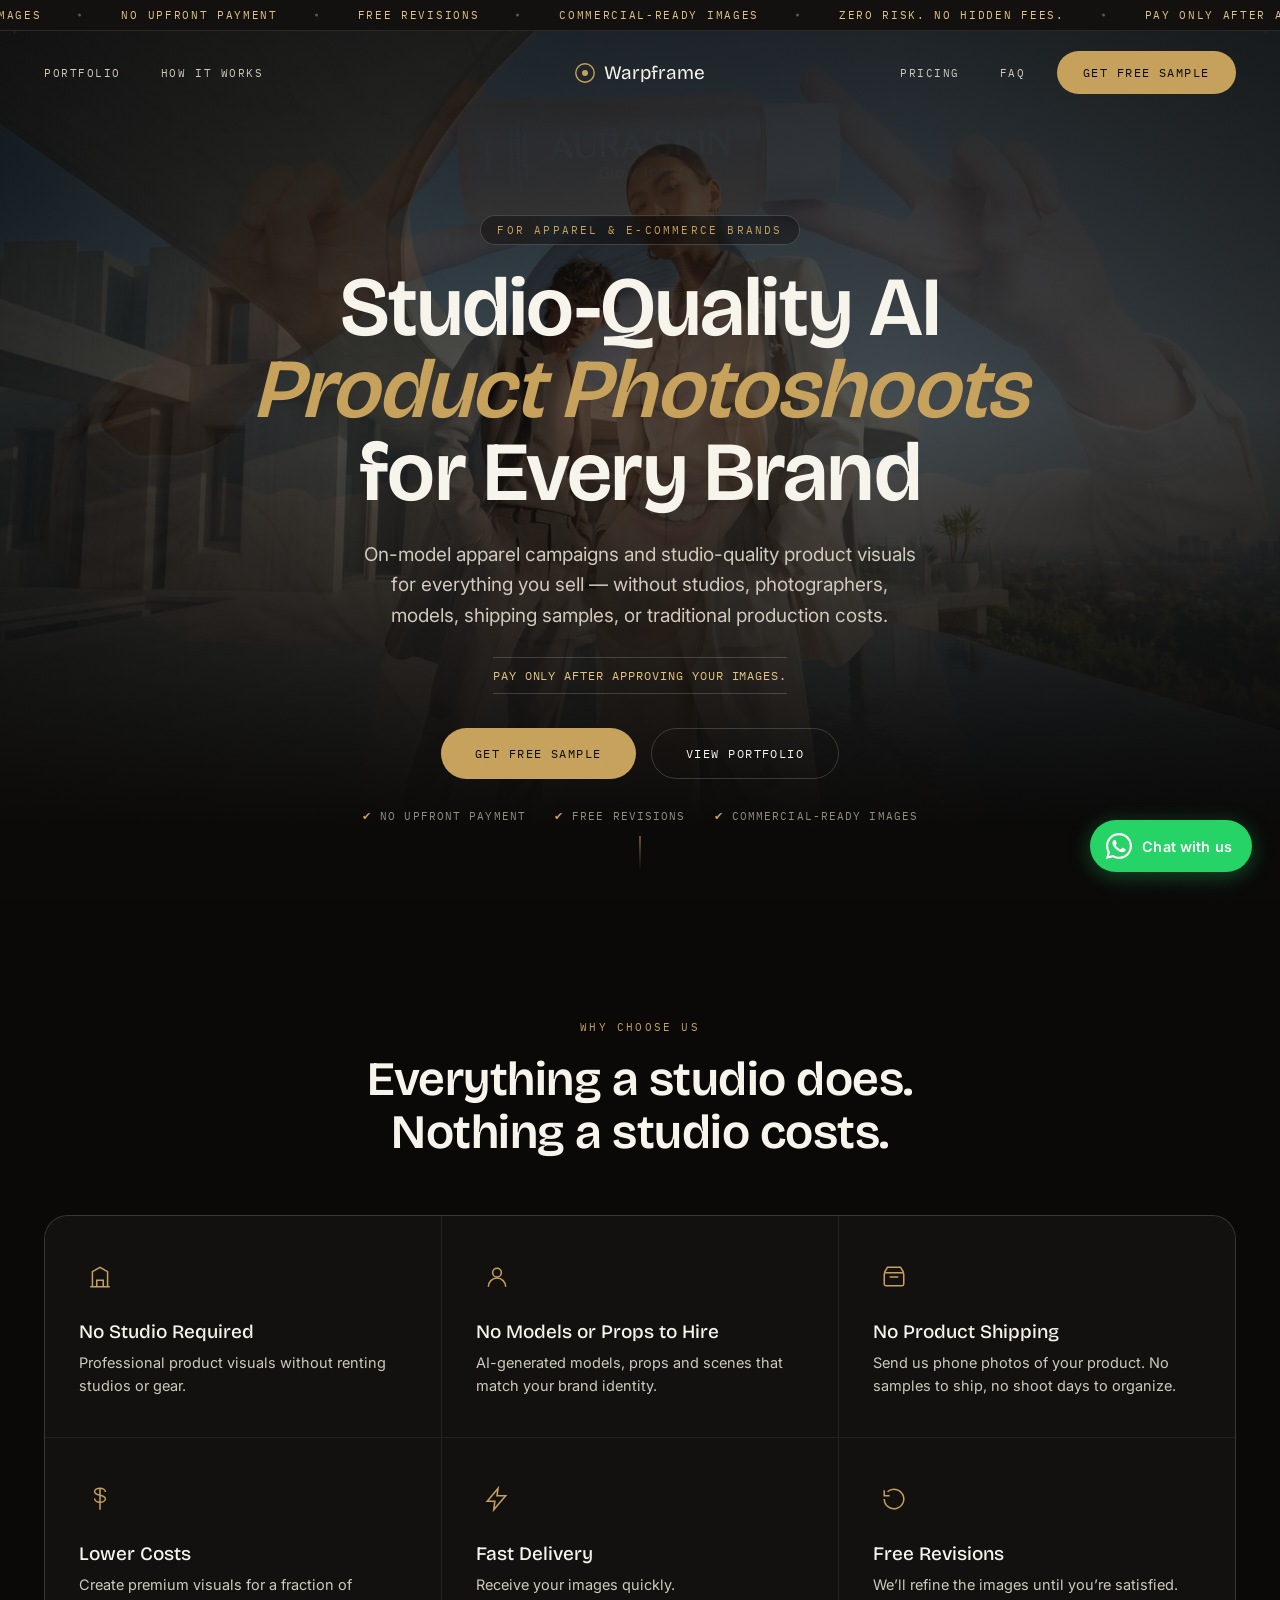
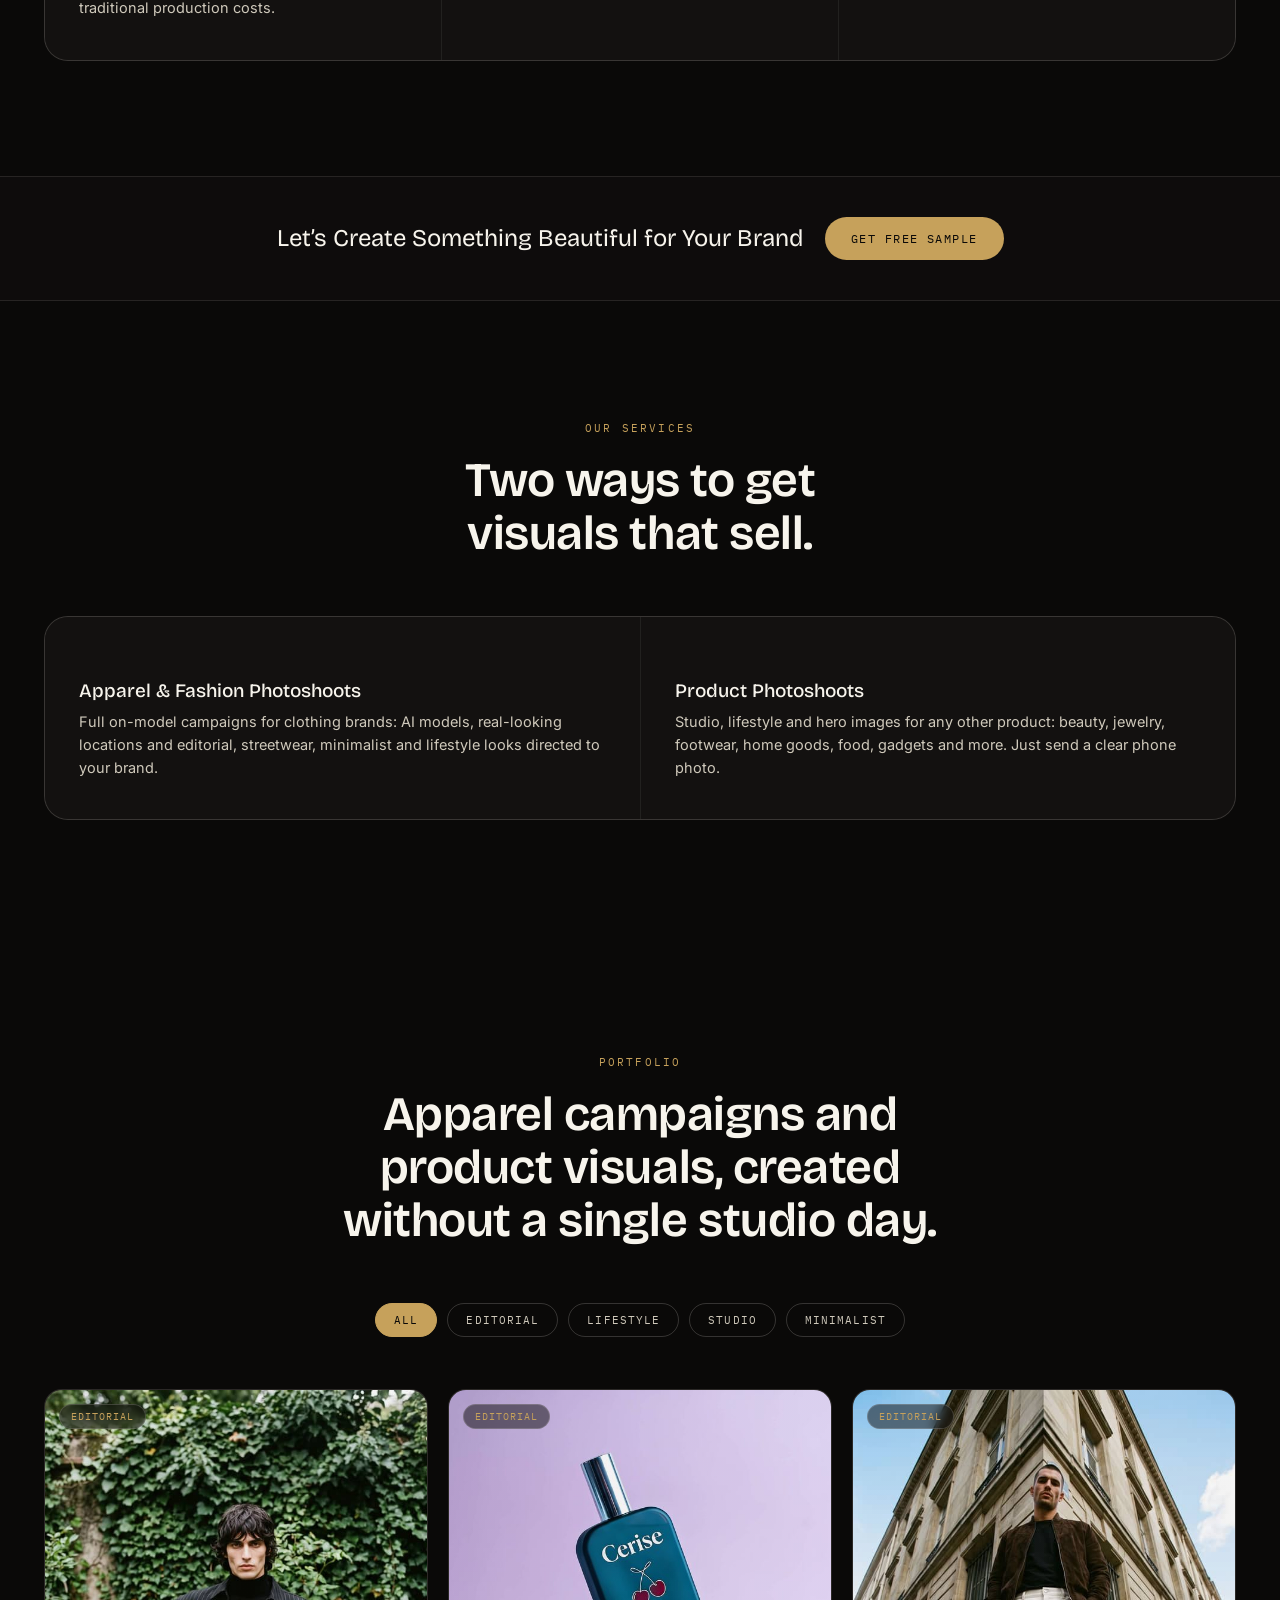
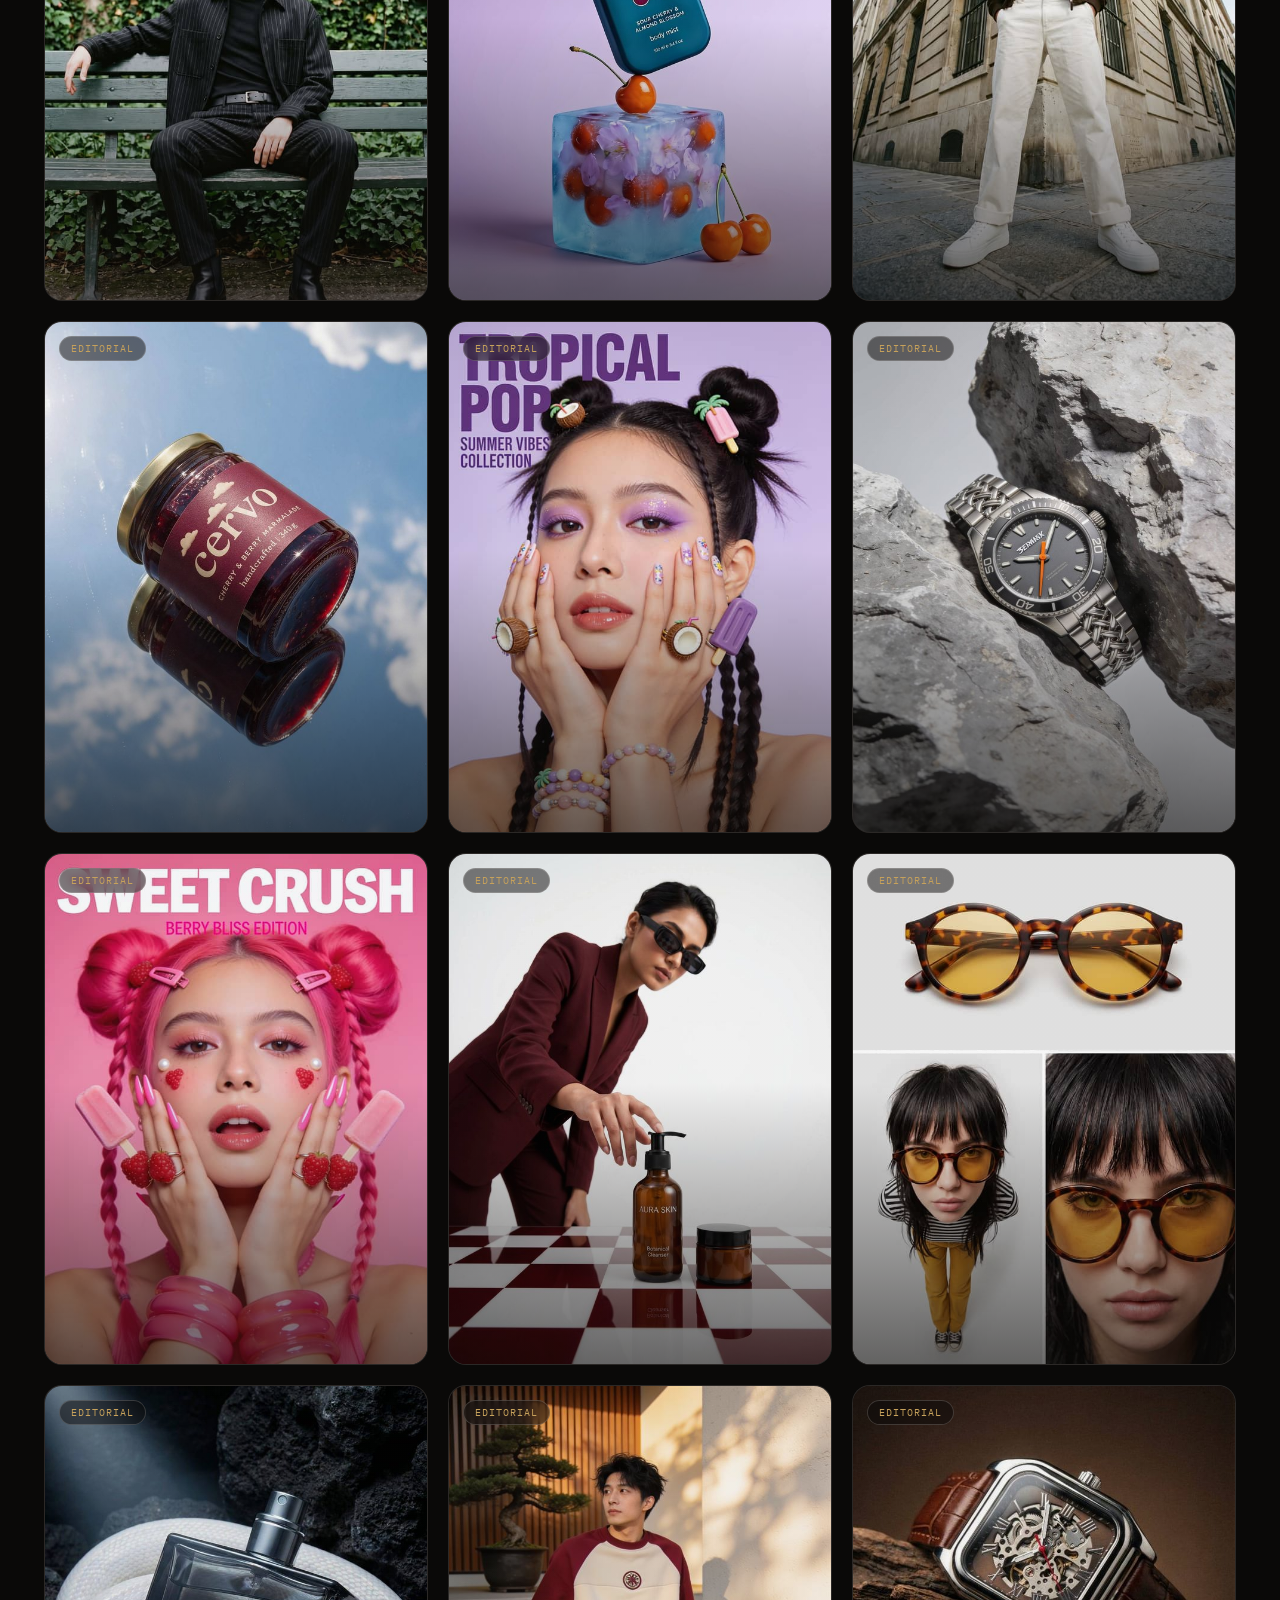
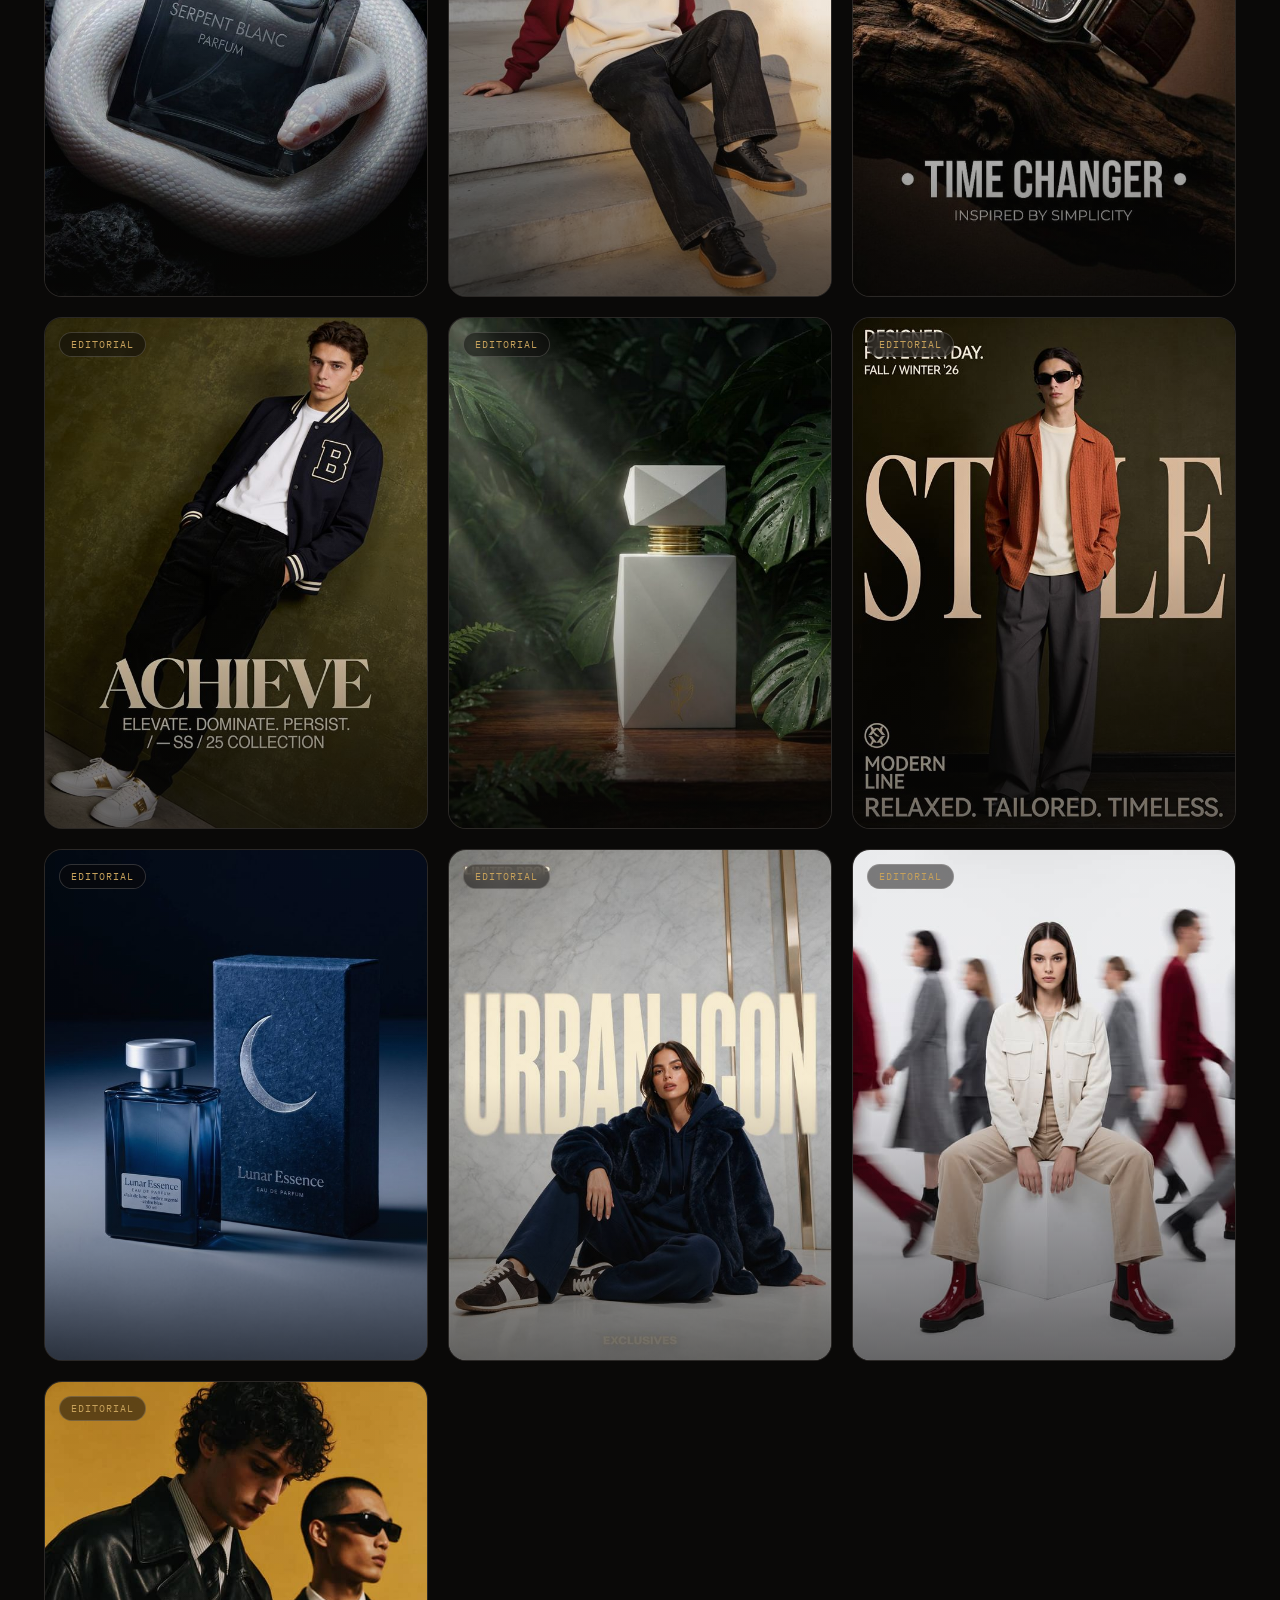
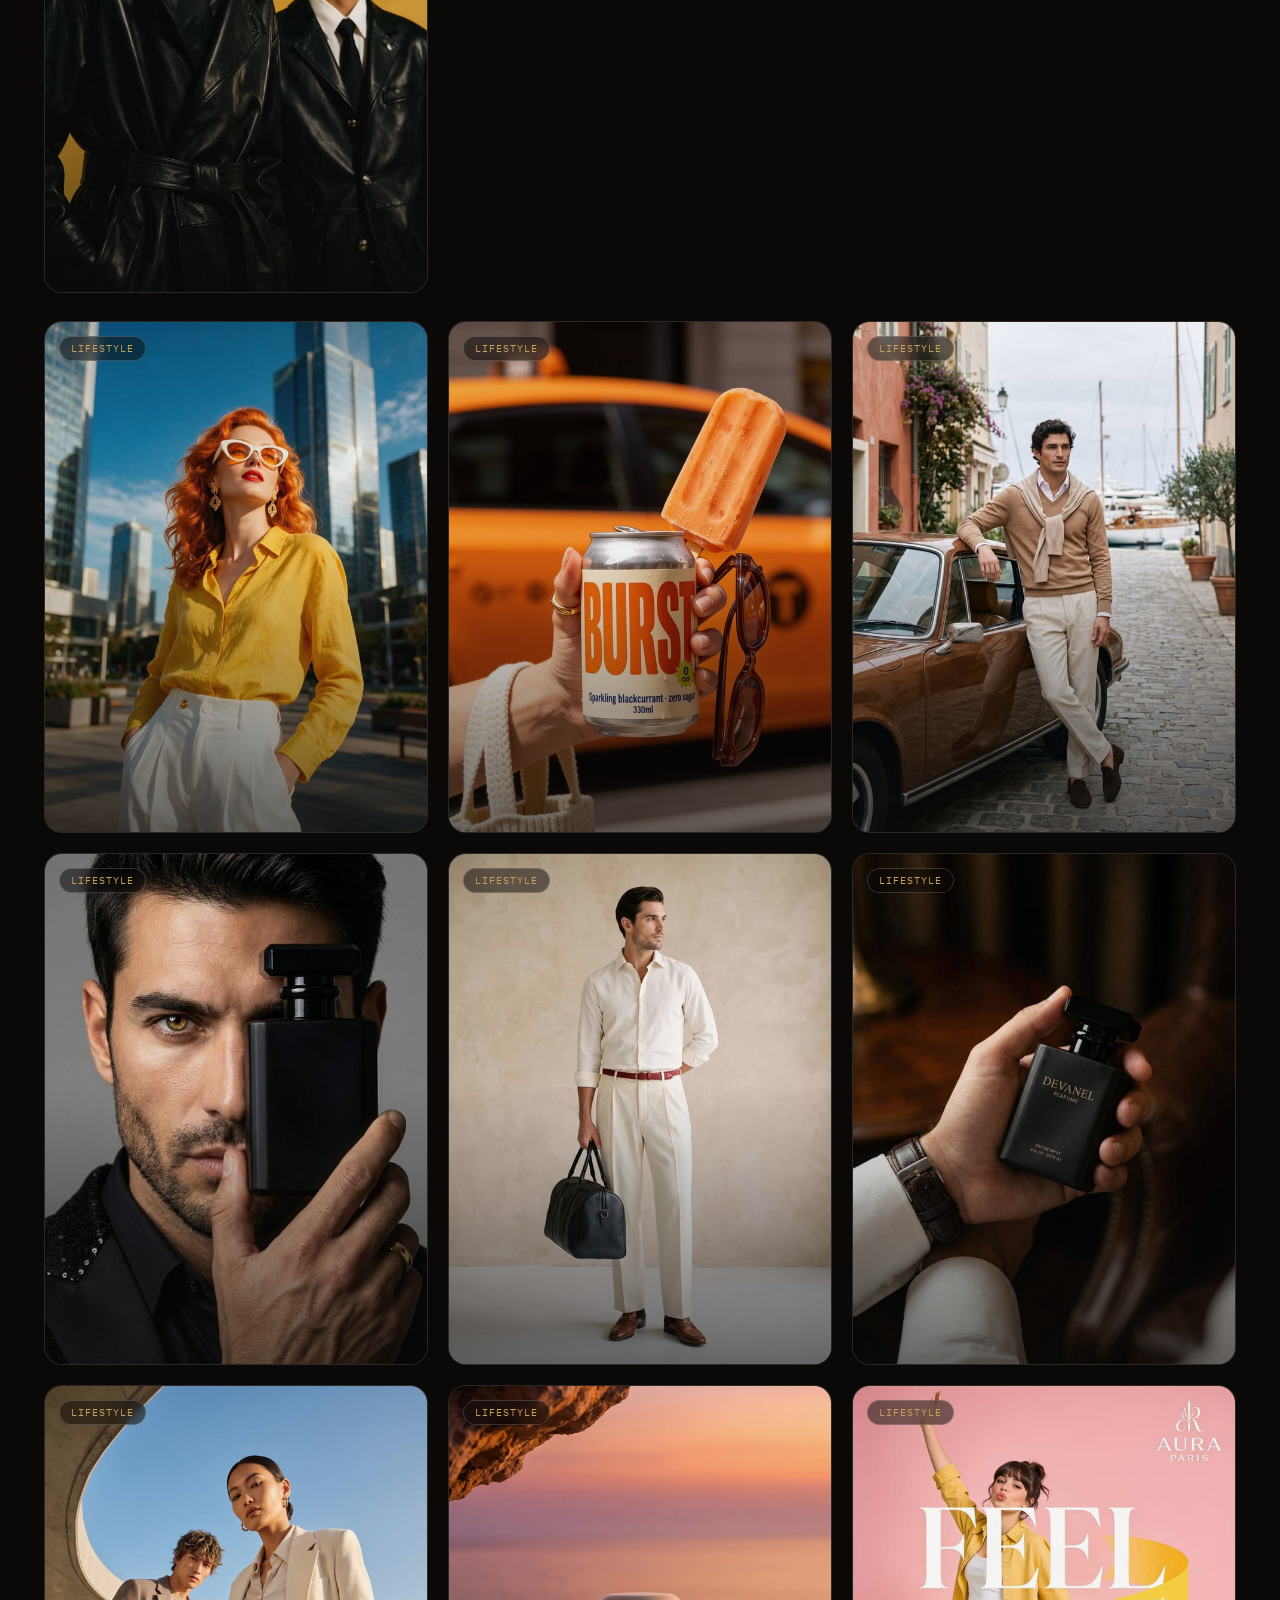
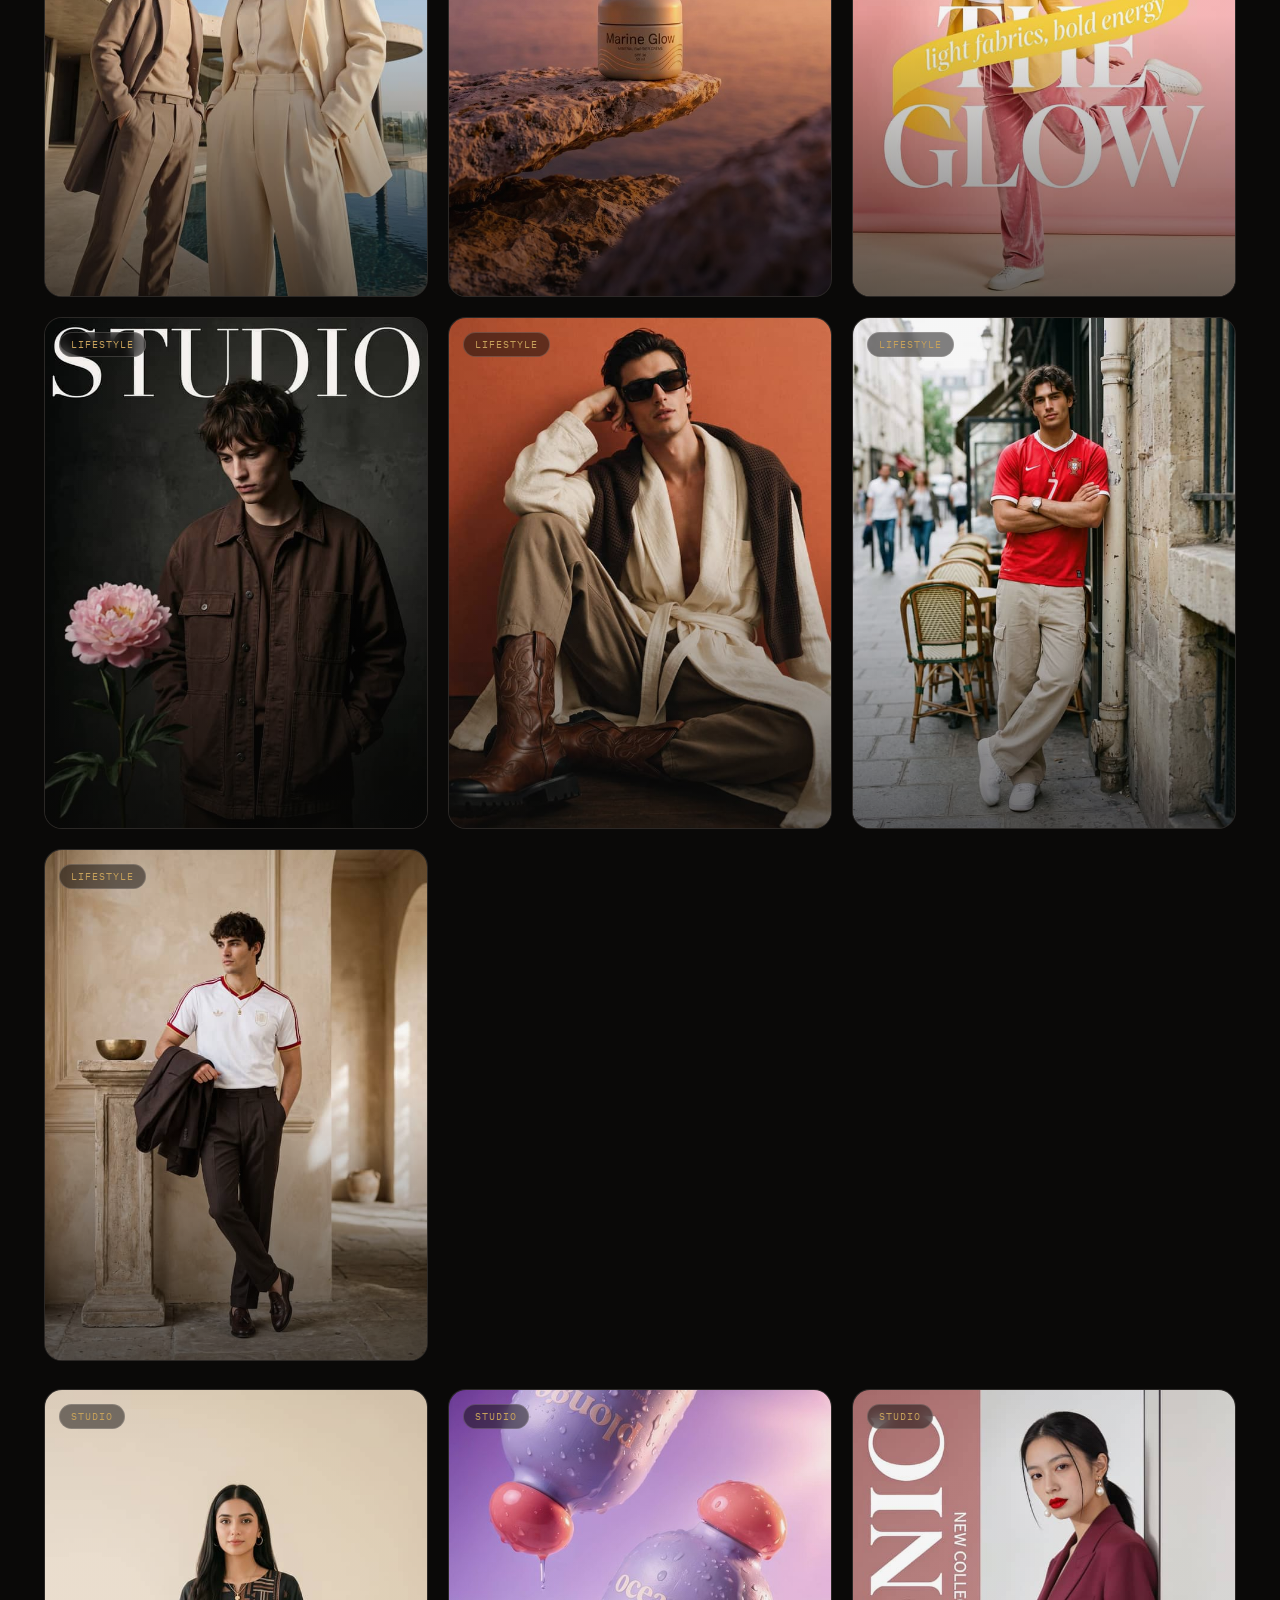
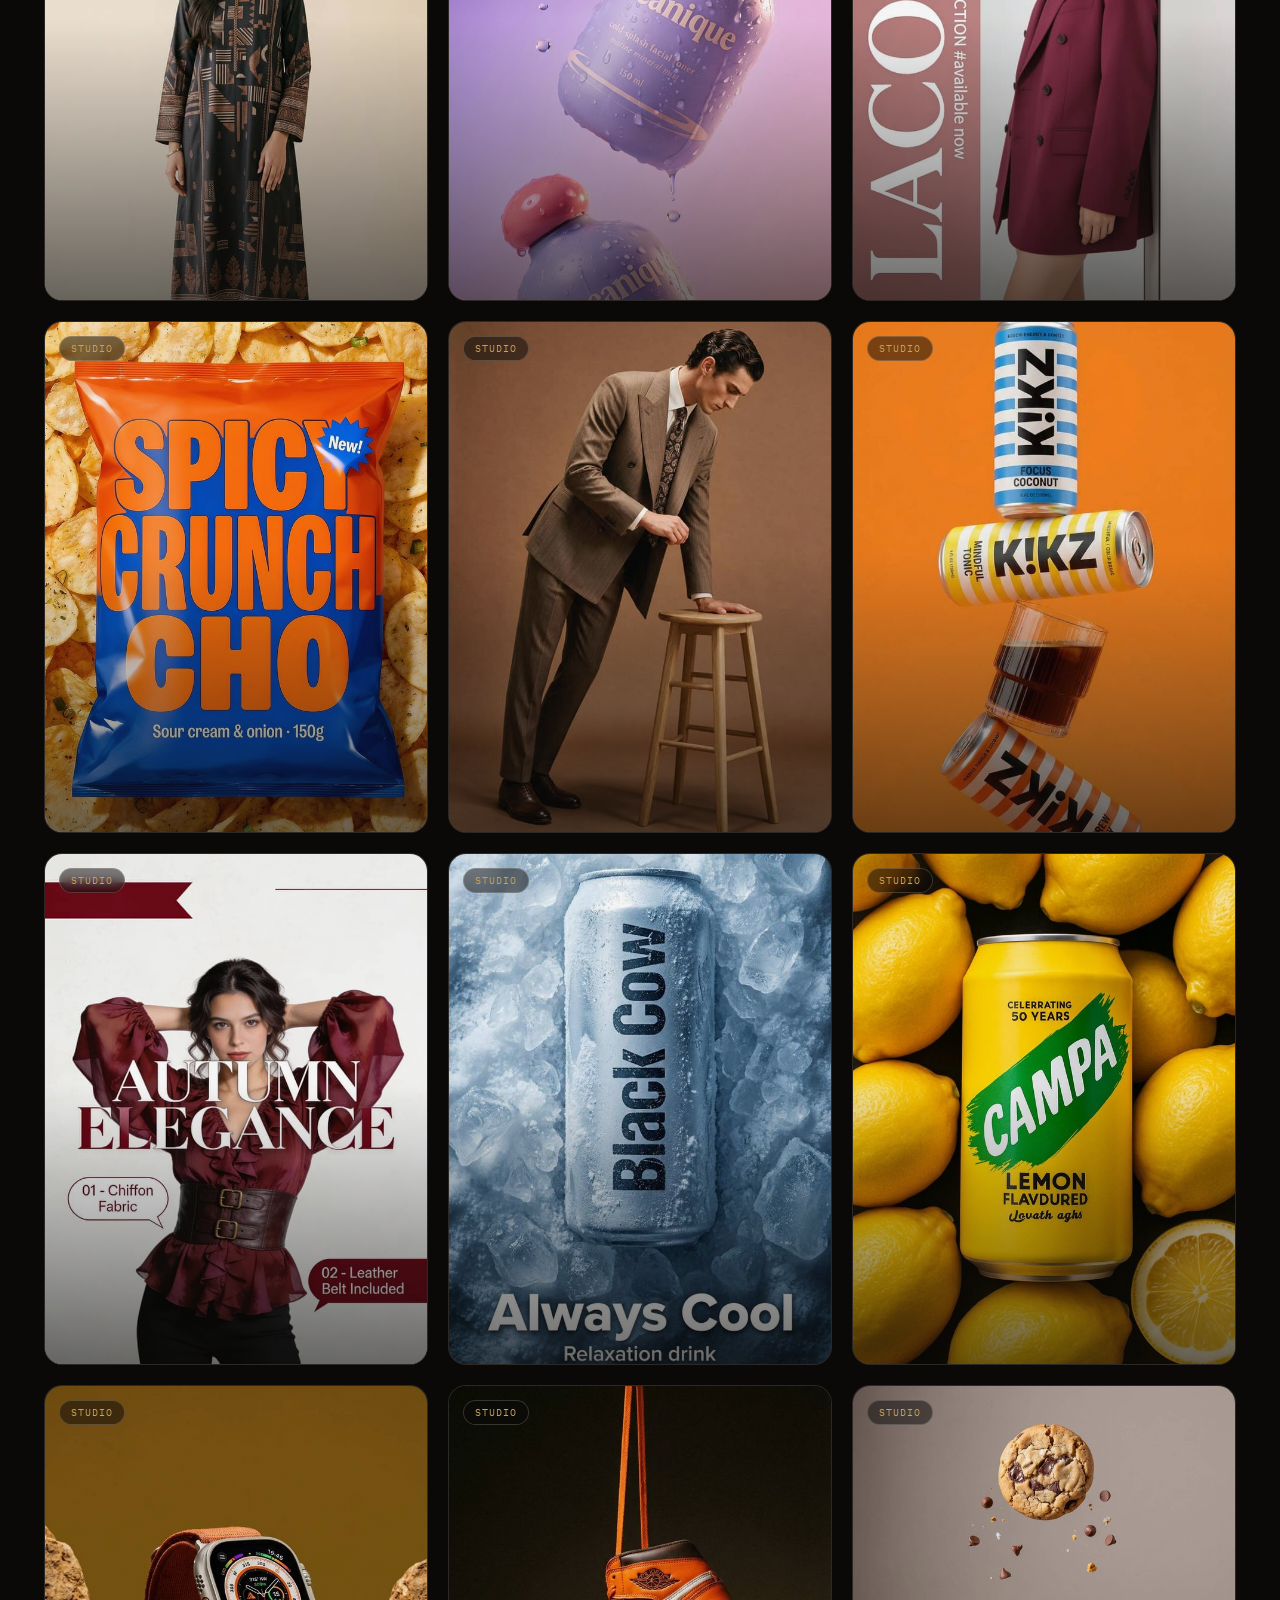
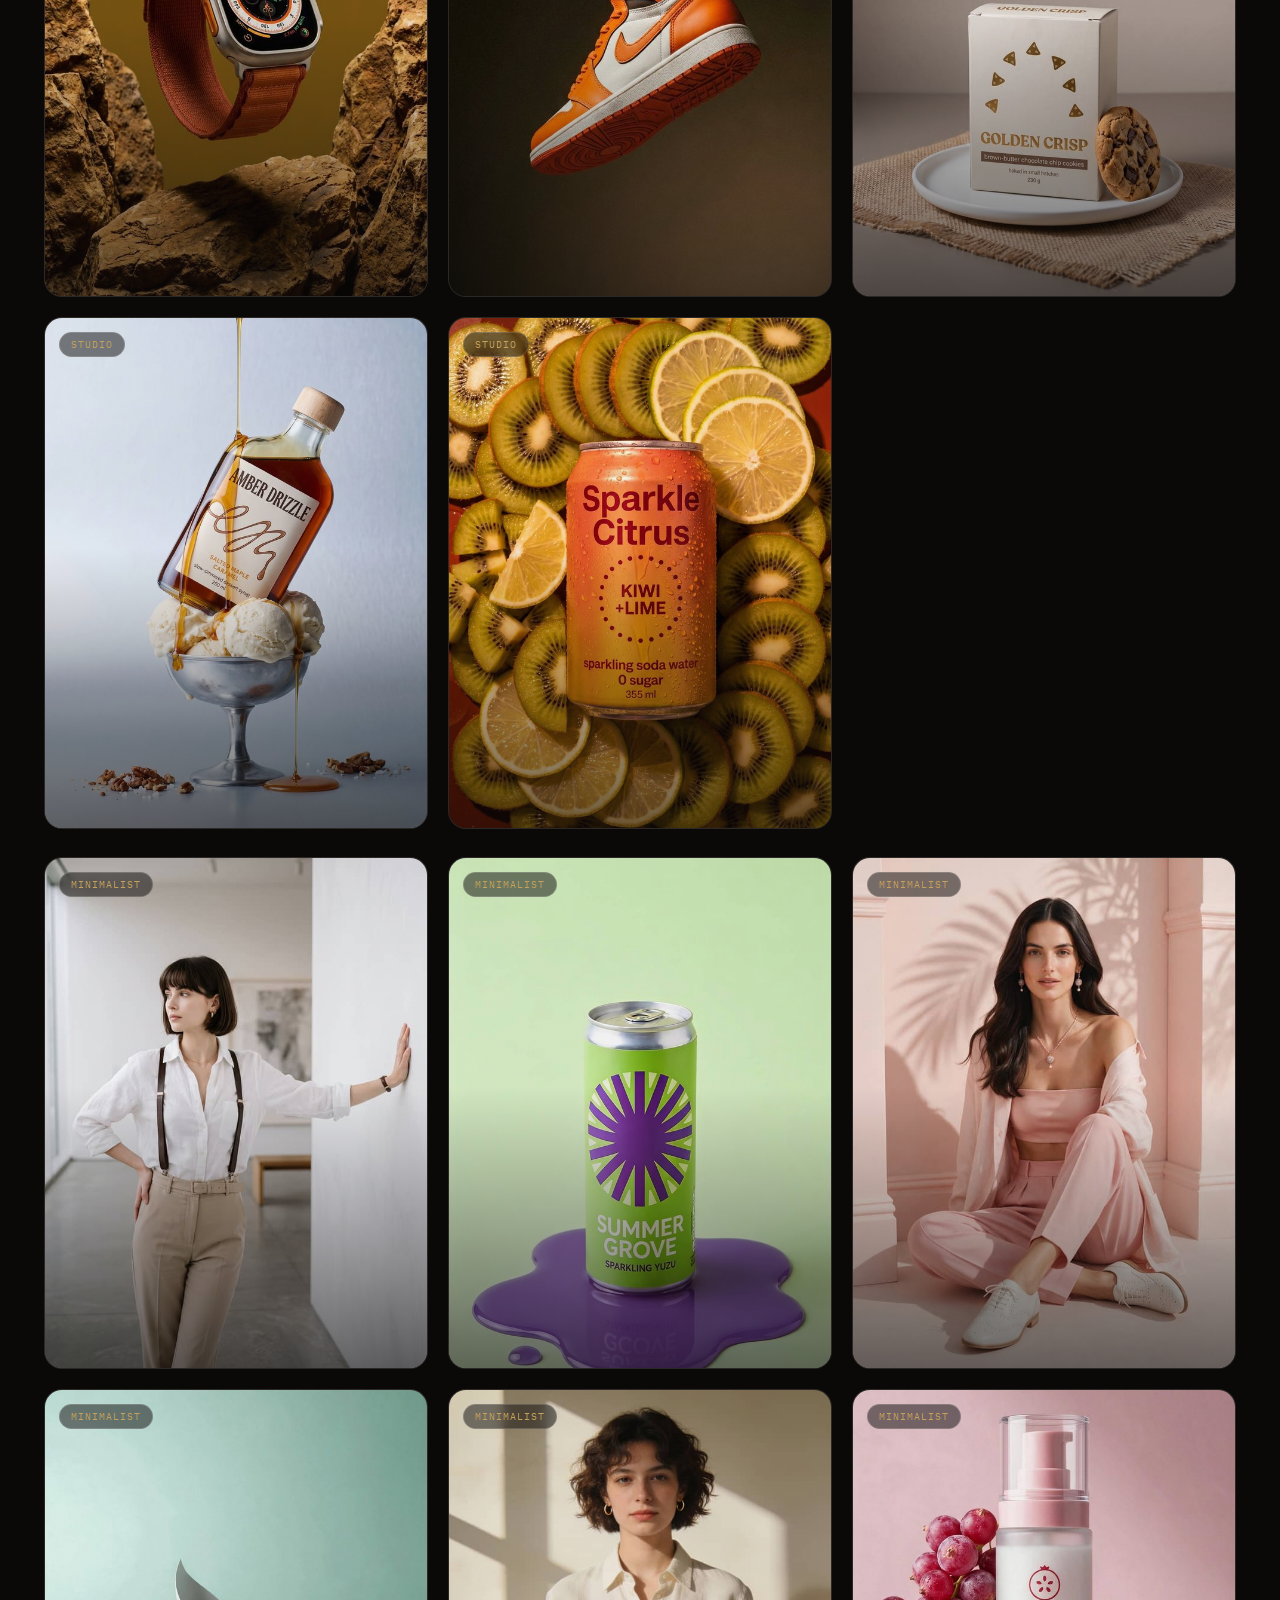
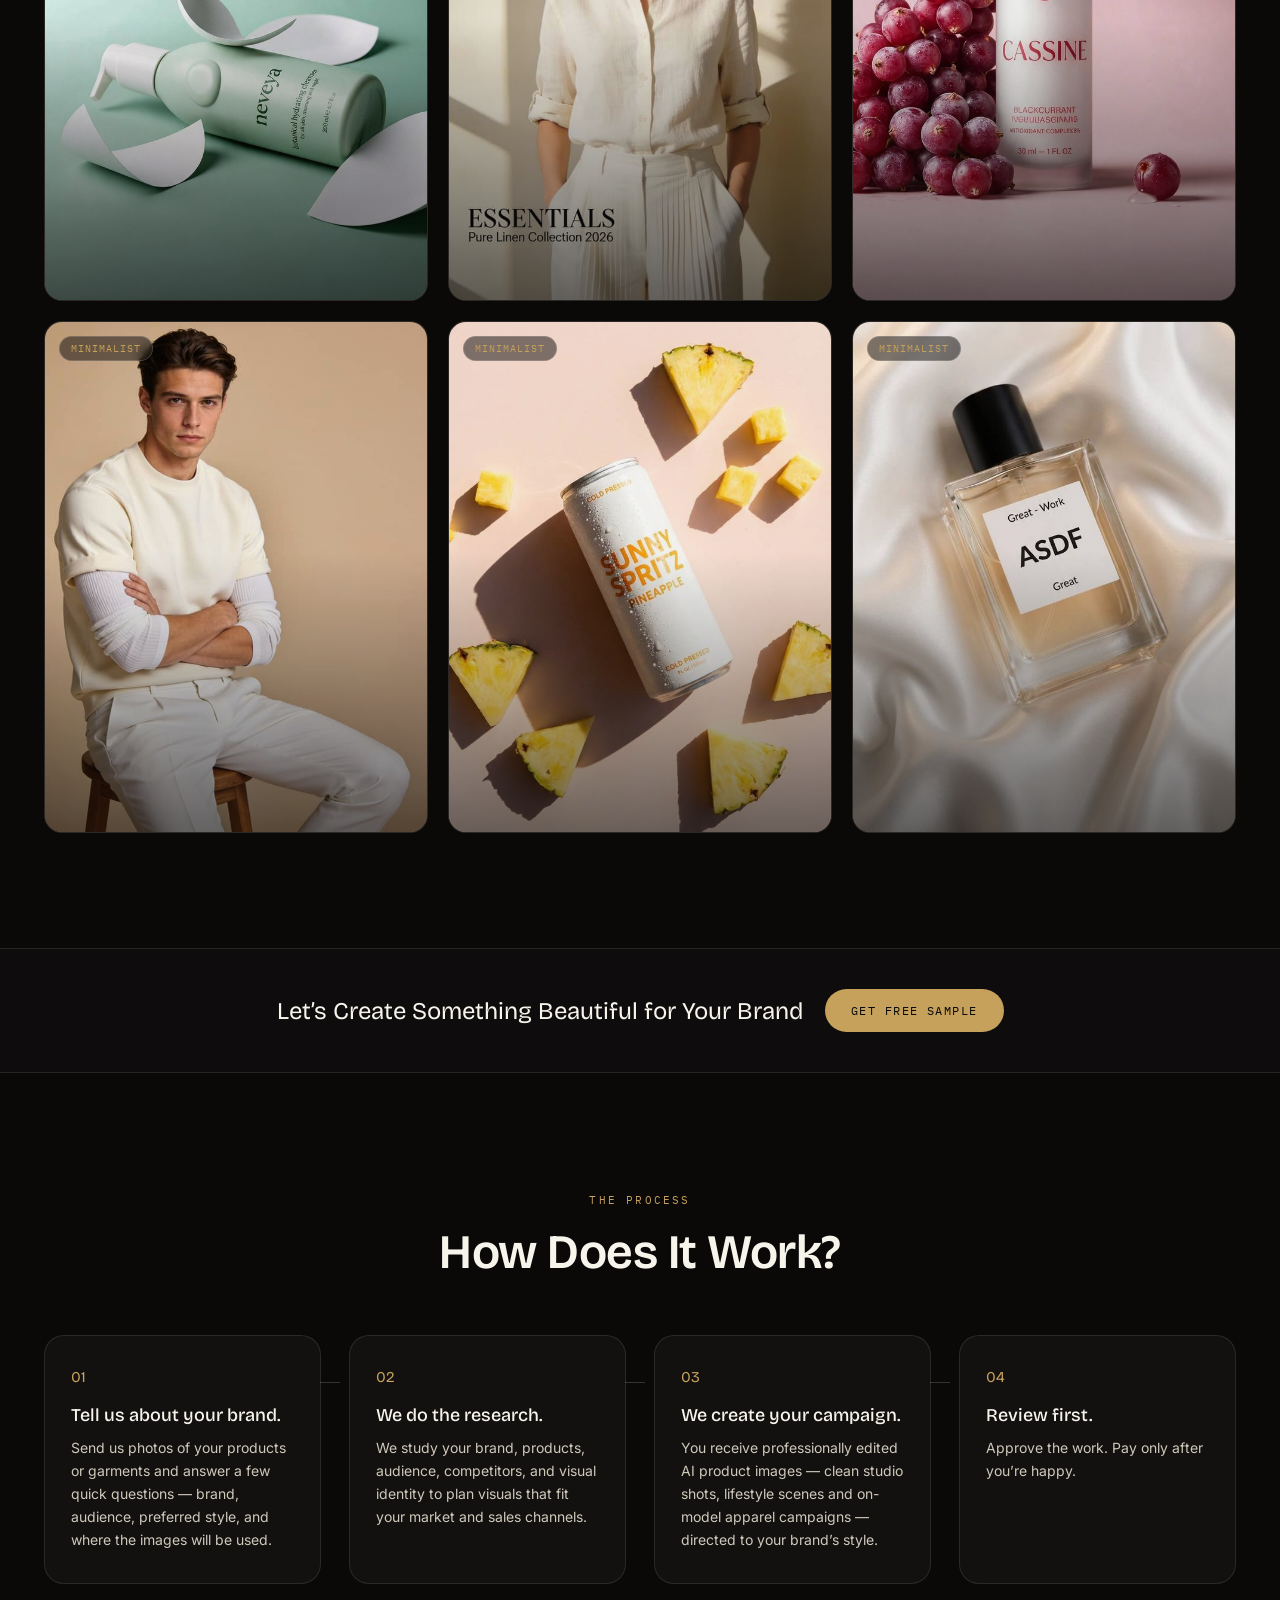
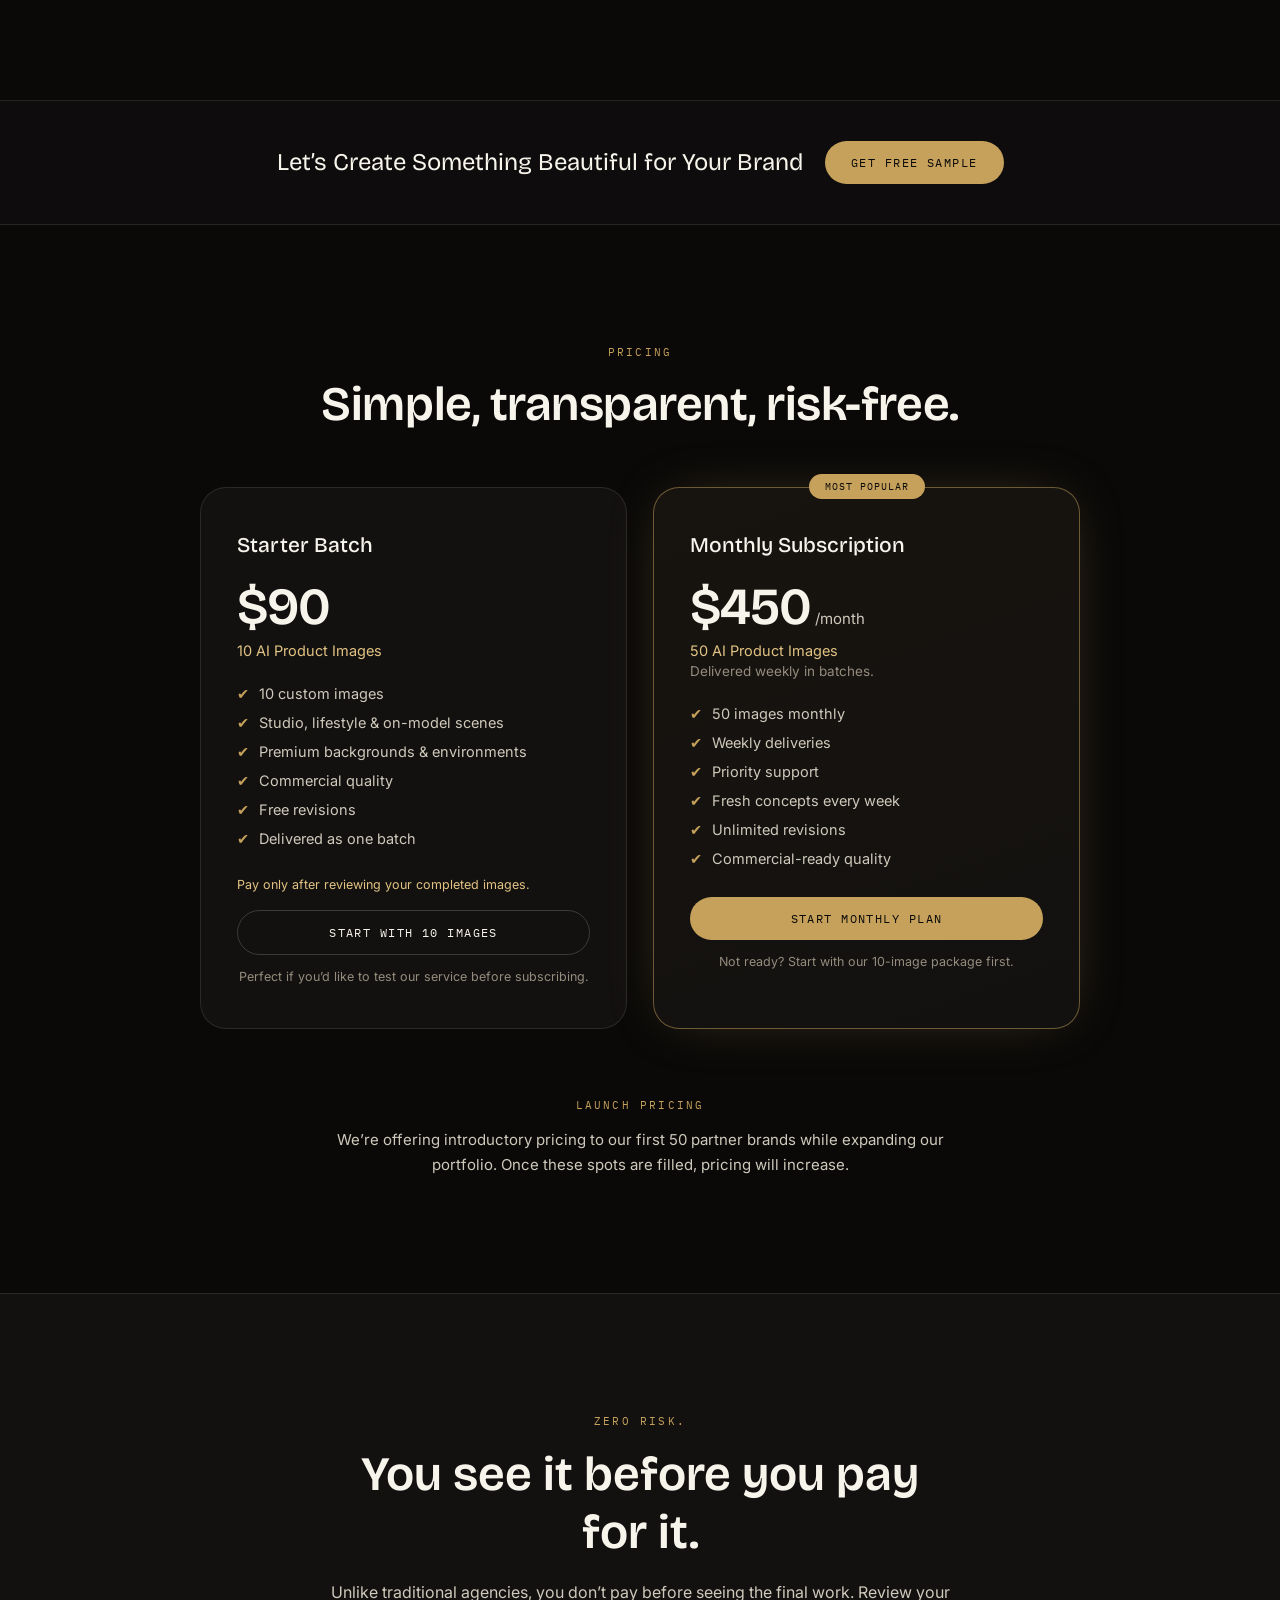
==== commit 900d9179: "WhatsApp added" ====
--- a/index.html
+++ b/index.html
@@ -1493,6 +1493,20 @@
   </div>
 </div>
 
+<!-- ============ WHATSAPP FLOATING BUTTON ============ -->
+<a
+  href="https://wa.me/923064587164?text=Hi%20Warpframe%2C%20I%27d%20like%20to%20know%20more%20about%20your%20AI%20photoshoots"
+  class="whatsapp-float"
+  target="_blank"
+  rel="noopener noreferrer"
+  aria-label="Chat with us on WhatsApp"
+>
+  <svg xmlns="http://www.w3.org/2000/svg" viewBox="0 0 32 32" fill="currentColor" aria-hidden="true">
+    <path d="M16 0C7.163 0 0 7.163 0 16c0 2.822.736 5.471 2.027 7.773L0 32l8.489-2.001A15.93 15.93 0 0 0 16 32c8.837 0 16-7.163 16-16S24.837 0 16 0zm0 29.333a13.27 13.27 0 0 1-6.767-1.854l-.485-.287-5.038 1.188 1.224-4.902-.317-.504A13.27 13.27 0 0 1 2.667 16C2.667 8.636 8.636 2.667 16 2.667S29.333 8.636 29.333 16 23.364 29.333 16 29.333zm7.274-9.926c-.398-.199-2.358-1.163-2.723-1.296-.366-.133-.632-.199-.898.199-.266.398-1.031 1.296-1.264 1.562-.233.266-.465.299-.863.1-.398-.199-1.682-.62-3.203-1.977-1.184-1.057-1.983-2.362-2.216-2.76-.233-.398-.025-.613.175-.811.18-.179.398-.465.597-.698.199-.233.266-.398.398-.664.133-.266.067-.498-.033-.697-.1-.199-.898-2.164-1.23-2.963-.324-.778-.653-.673-.898-.685l-.765-.013c-.266 0-.697.1-1.063.498-.366.398-1.396 1.363-1.396 3.328 0 1.965 1.43 3.863 1.629 4.129.199.266 2.813 4.295 6.817 6.024.953.411 1.696.657 2.275.841.956.304 1.826.261 2.515.158.767-.114 2.358-.964 2.69-1.895.333-.931.333-1.729.233-1.895-.1-.166-.366-.266-.764-.465z"/>
+  </svg>
+  <span class="whatsapp-float__label">Chat with us</span>
+</a>
+
 <script src="https://cdn.jsdelivr.net/npm/gsap@3.12.7/dist/gsap.min.js"></script>
 <script src="https://cdn.jsdelivr.net/npm/gsap@3.12.7/dist/ScrollTrigger.min.js"></script>
 <script src="script.js"></script>
--- a/styles.css
+++ b/styles.css
@@ -898,3 +898,64 @@
   }
   .ticker-track { transform: none !important; }
 }
+
+/* ============================================================
+   WhatsApp Floating Button
+   ============================================================ */
+.whatsapp-float {
+  position: fixed;
+  bottom: 28px;
+  right: 28px;
+  z-index: 999;
+  display: flex;
+  align-items: center;
+  gap: 10px;
+  background: #25d366;
+  color: #fff;
+  border-radius: 50px;
+  padding: 13px 20px 13px 16px;
+  box-shadow: 0 4px 20px rgba(37, 211, 102, 0.35), 0 2px 8px rgba(0,0,0,0.4);
+  text-decoration: none;
+  font-family: var(--font-body);
+  font-size: 0.9rem;
+  font-weight: 600;
+  letter-spacing: 0.01em;
+  transition: transform 0.22s var(--ease), box-shadow 0.22s var(--ease), padding 0.22s var(--ease);
+  white-space: nowrap;
+  max-width: 190px;
+  overflow: hidden;
+}
+
+.whatsapp-float svg {
+  width: 26px;
+  height: 26px;
+  flex-shrink: 0;
+}
+
+.whatsapp-float__label {
+  overflow: hidden;
+  max-width: 110px;
+  opacity: 1;
+  transition: max-width 0.3s var(--ease), opacity 0.2s ease;
+}
+
+.whatsapp-float:hover {
+  transform: translateY(-3px) scale(1.03);
+  box-shadow: 0 8px 28px rgba(37, 211, 102, 0.45), 0 4px 12px rgba(0,0,0,0.45);
+}
+
+/* On mobile, collapse the label to just show the icon bubble */
+@media (max-width: 480px) {
+  .whatsapp-float {
+    padding: 14px;
+    border-radius: 50%;
+    max-width: 56px;
+    bottom: 20px;
+    right: 20px;
+  }
+
+  .whatsapp-float__label {
+    max-width: 0;
+    opacity: 0;
+  }
+}
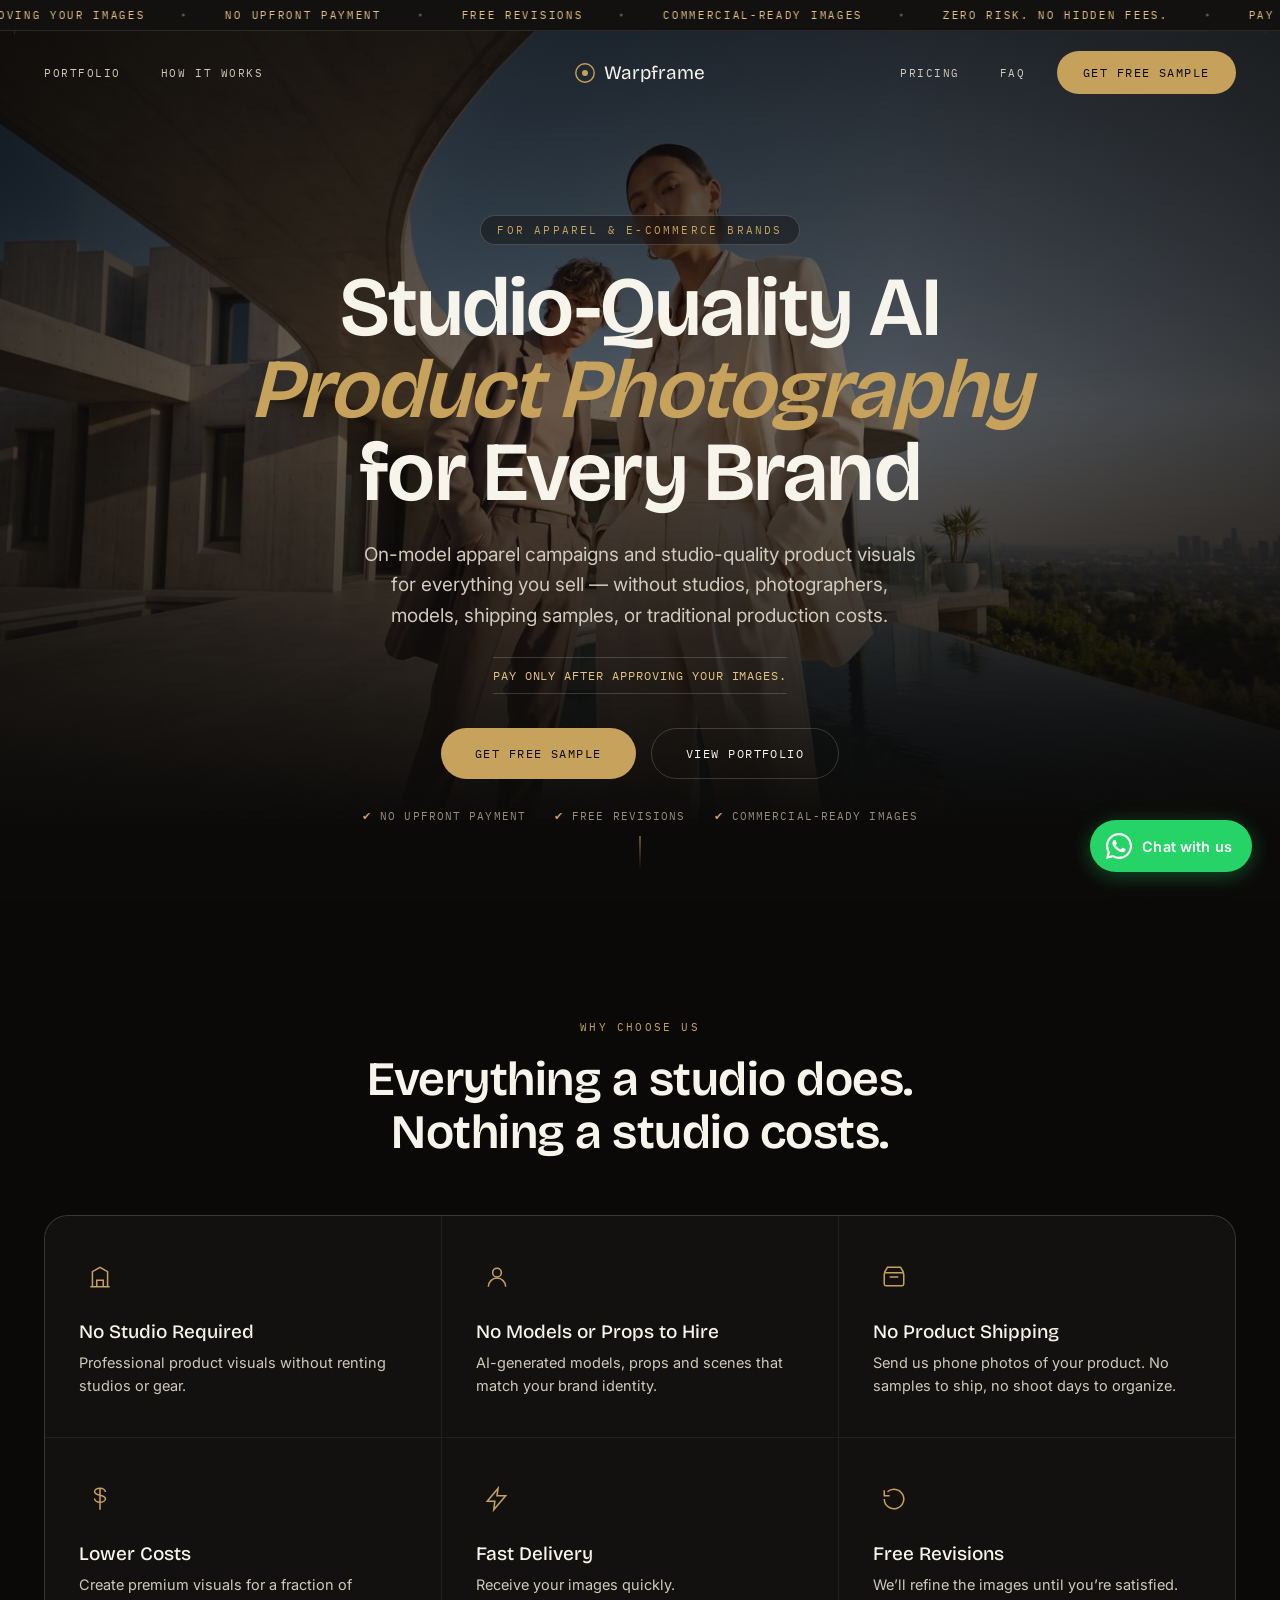
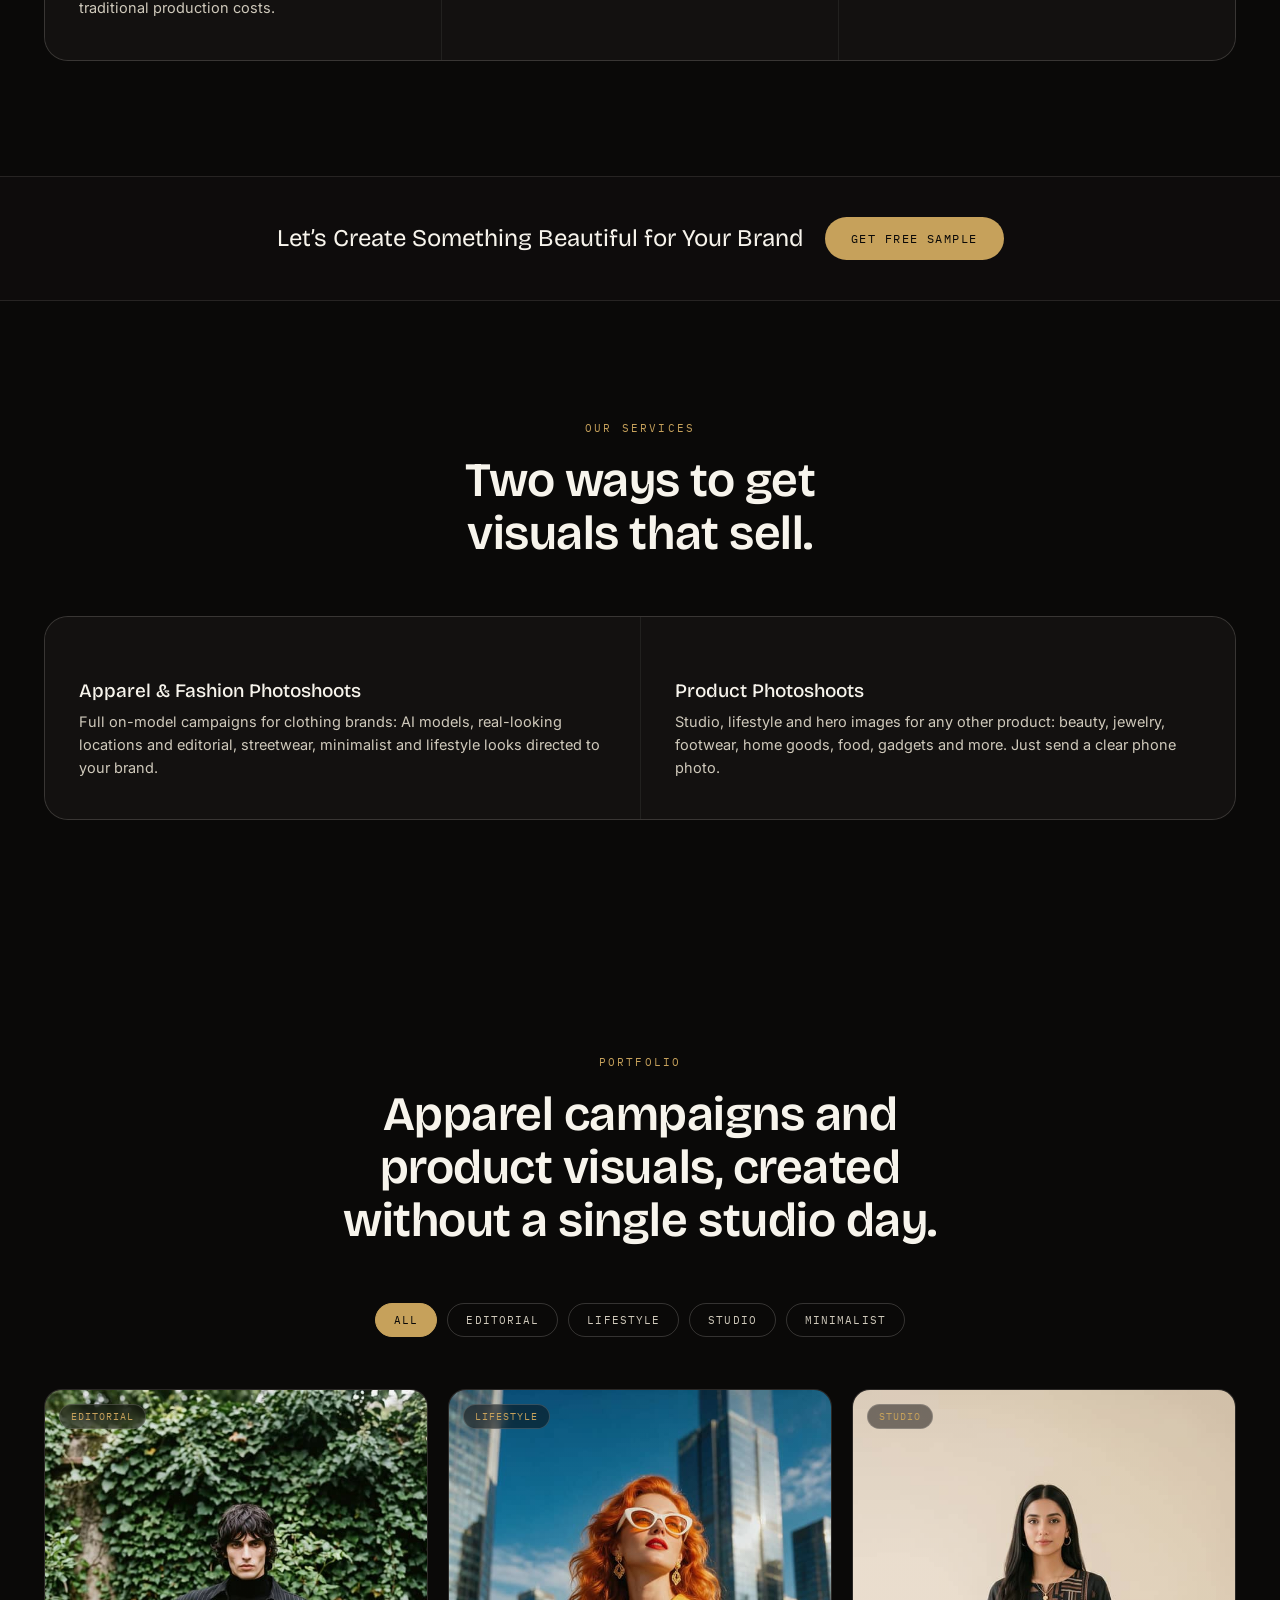
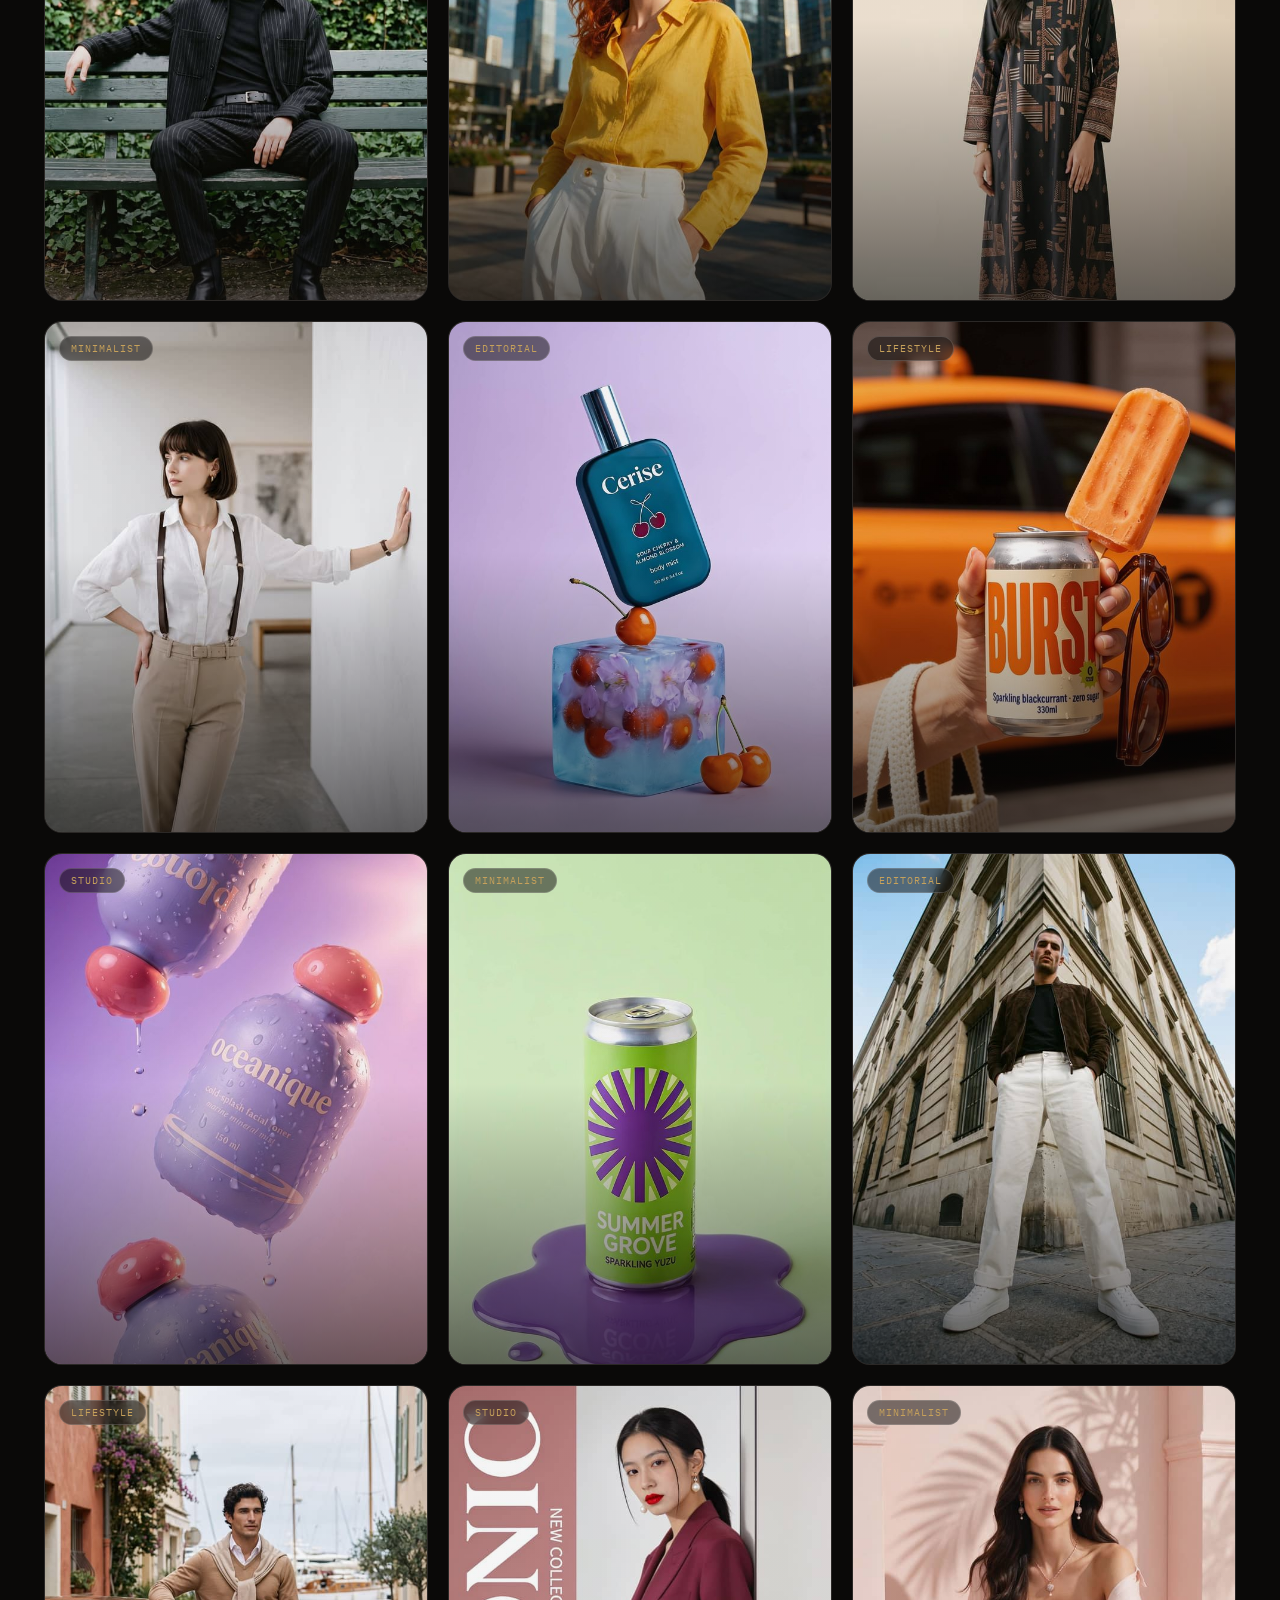
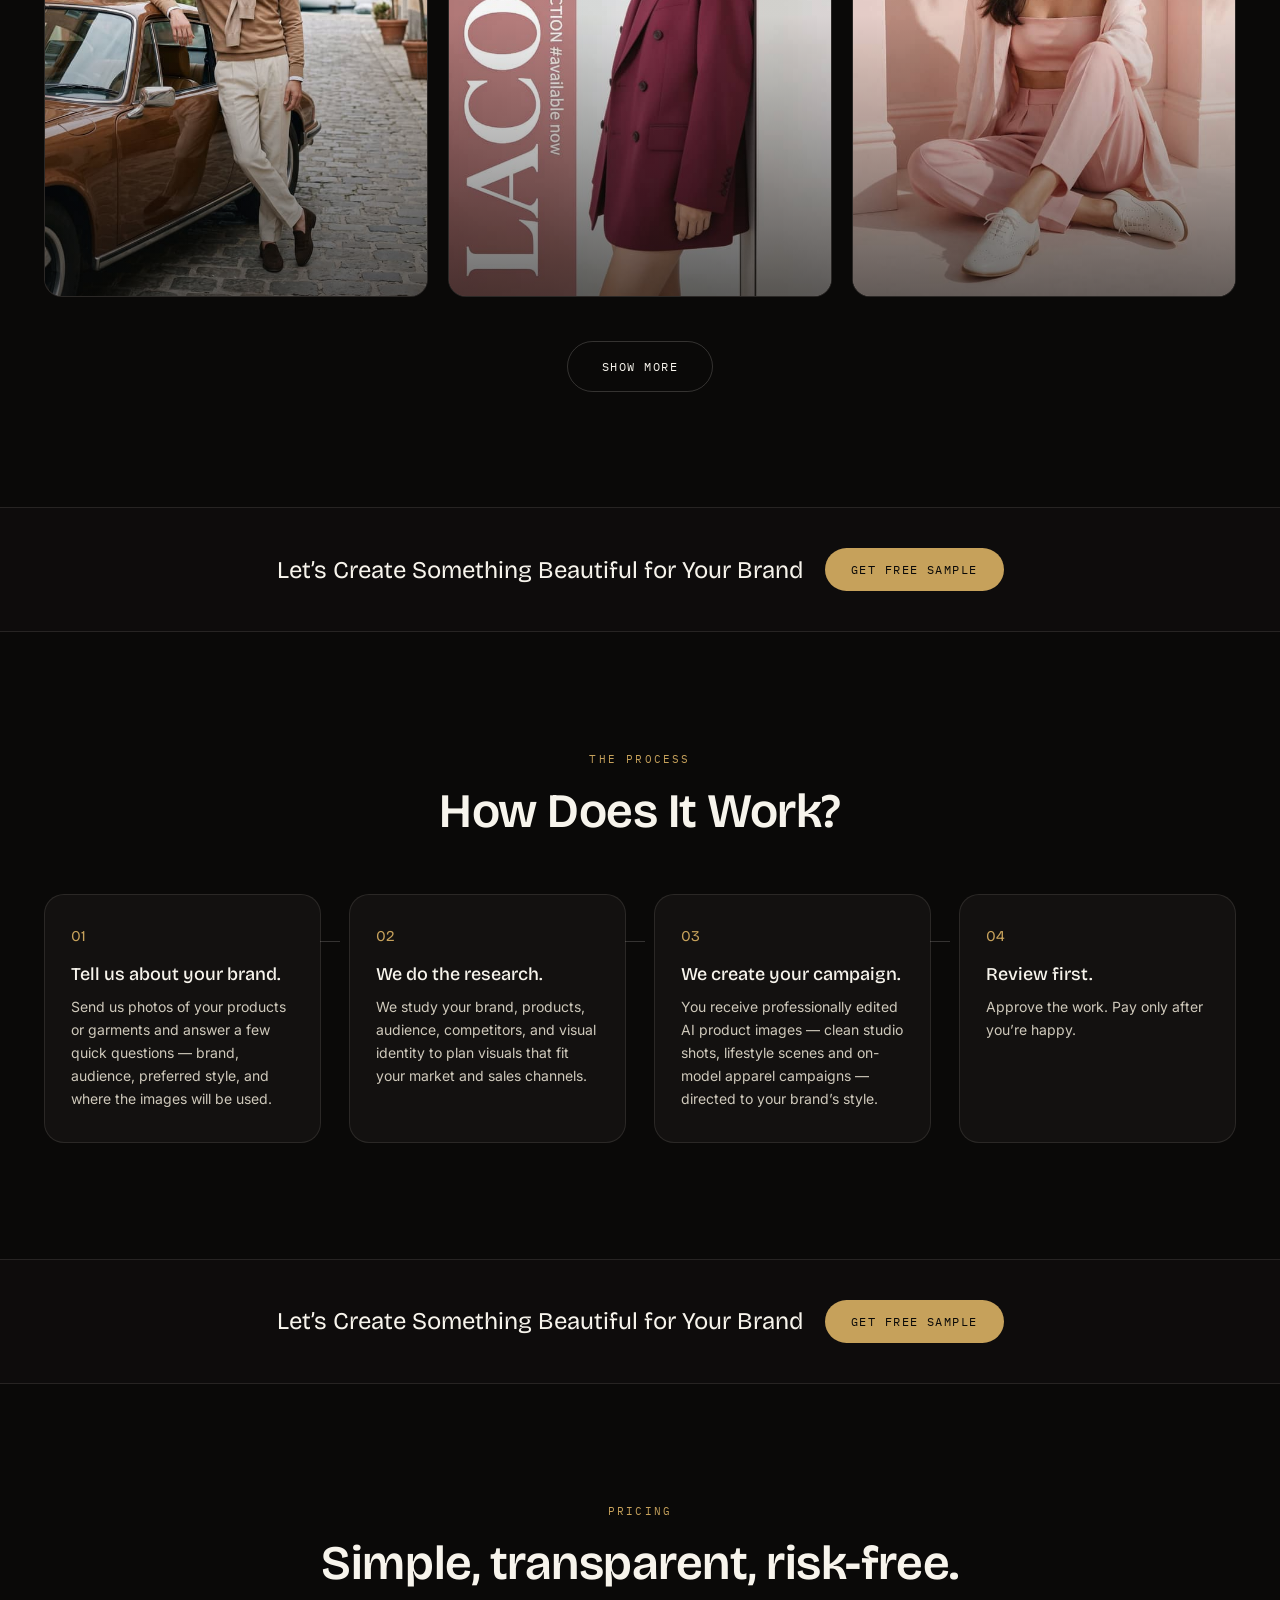
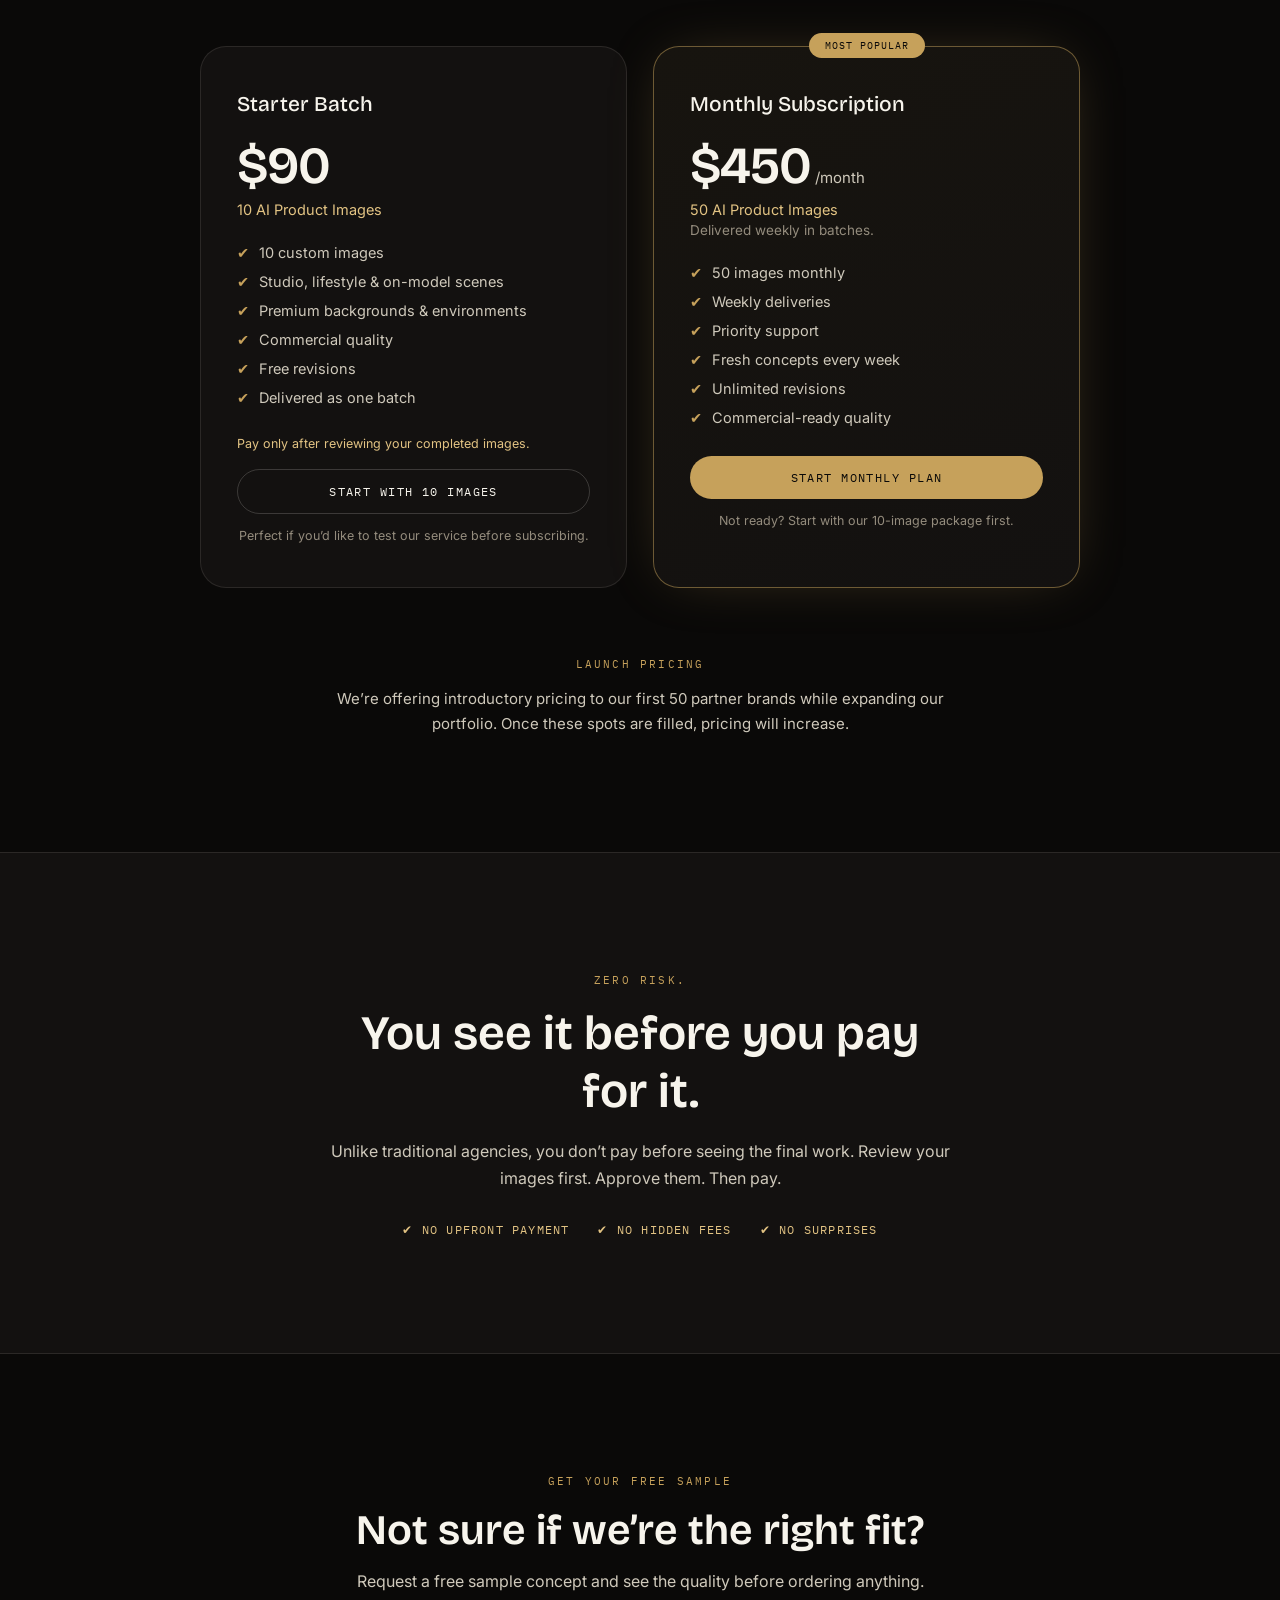
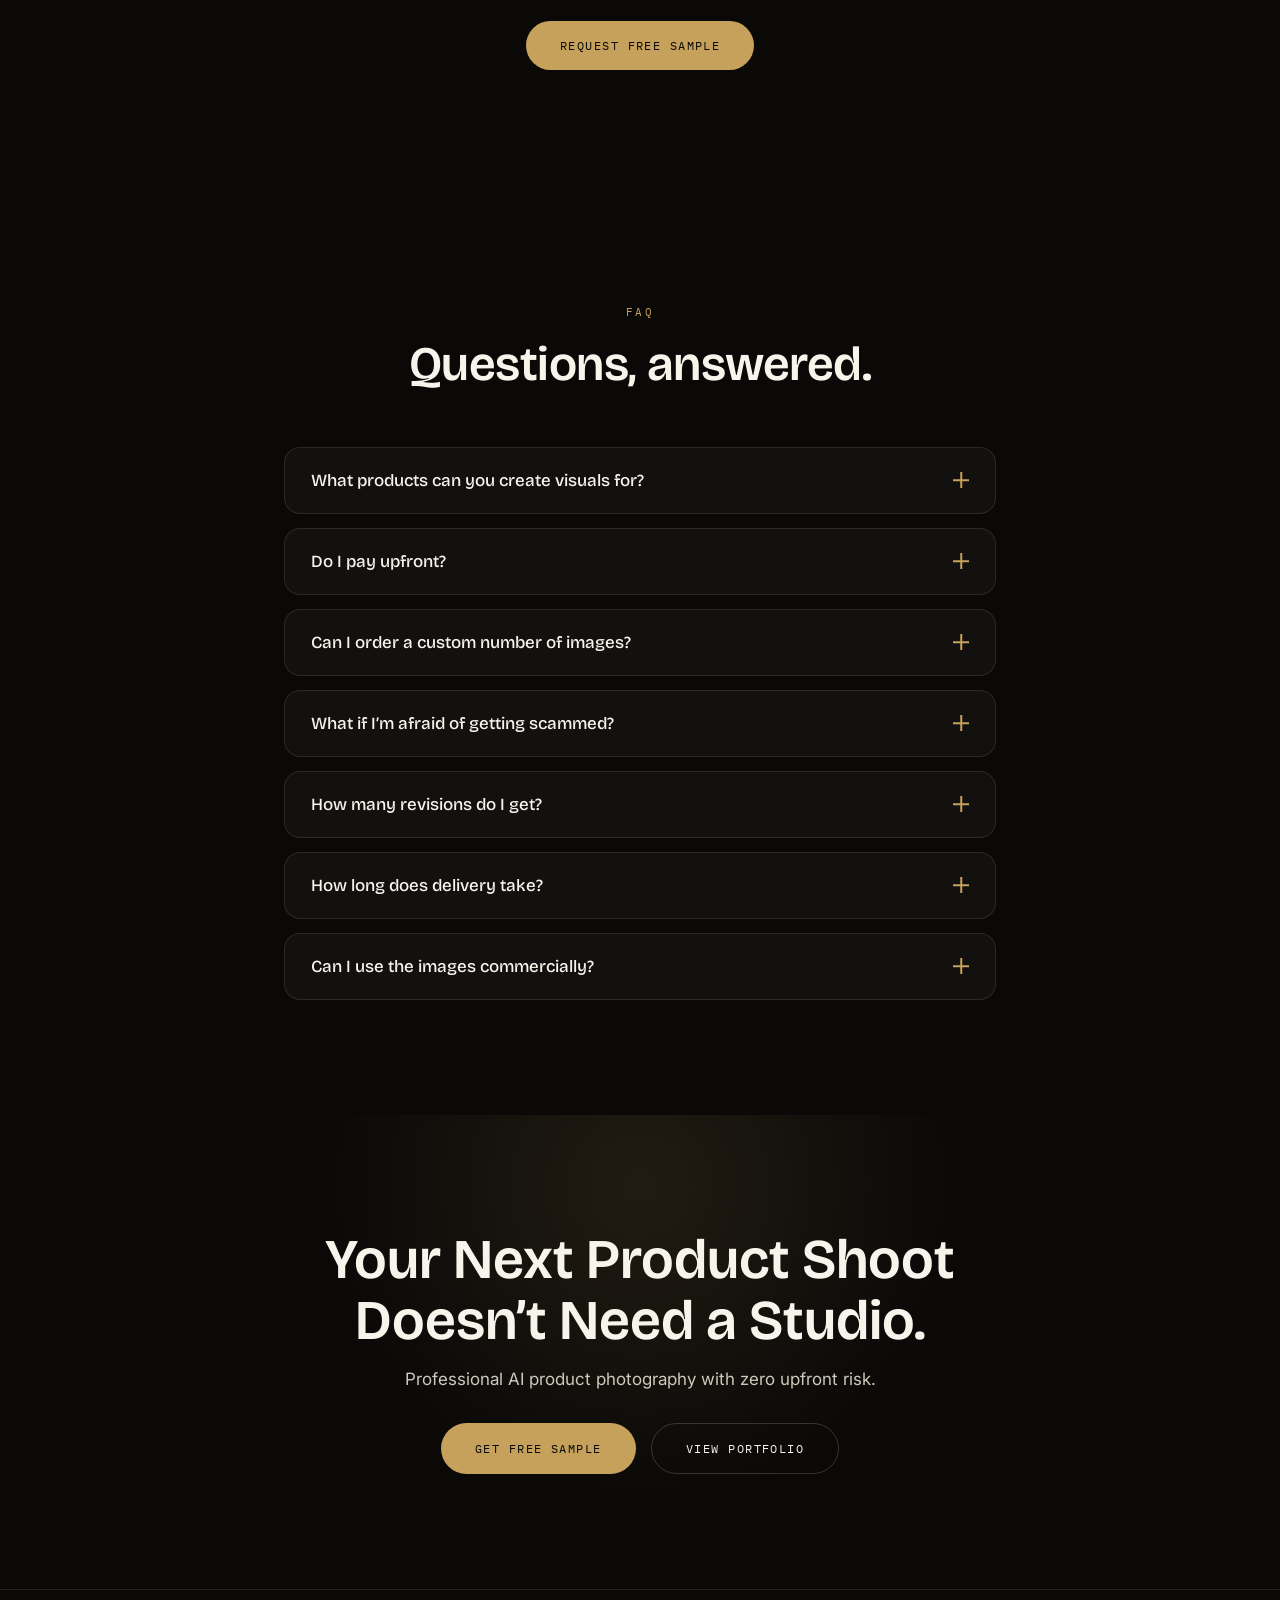
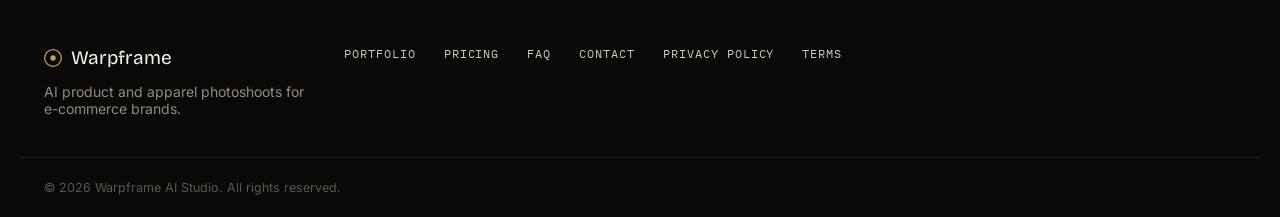
==== commit aacd590a: "added mobile fixed header, whatsapp, and showmore" ====
--- a/index.html
+++ b/index.html
@@ -40,7 +40,8 @@
 <link href="https://fonts.googleapis.com/css2?family=Bricolage+Grotesque:opsz,wght@12..96,400;12..96,500;12..96,600;12..96,700;12..96,800&family=Inter:wght@300;400;500;600;700&family=IBM+Plex+Mono:wght@400;500&display=swap" rel="stylesheet" />
 
 <!-- Preload the largest above-the-fold image (LCP) so the browser fetches it immediately -->
-<link rel="preload" as="image" href="assets/images/hero-1.jpg" imagesrcset="assets/images/hero-1-sm.jpg 900w, assets/images/hero-1.jpg 1920w" imagesizes="100vw" fetchpriority="high" />
+<link rel="preload" media="(min-width: 761px)" as="image" href="assets/images/hero-1.jpg" imagesrcset="assets/images/hero-1-sm.jpg 900w, assets/images/hero-1.jpg 1920w" imagesizes="100vw" fetchpriority="high" />
+<link rel="preload" as="image" media="(max-width: 760px)" href="assets/images/hero-mobile-woman-winking-holding-skincare-bottle-blue-backdrop.jpg" imagesrcset="assets/images/hero-mobile-woman-winking-holding-skincare-bottle-blue-backdrop-sm.jpg 640w, assets/images/hero-mobile-woman-winking-holding-skincare-bottle-blue-backdrop.jpg 940w" imagesizes="100vw" fetchpriority="high" />
 
 <link rel="stylesheet" href="styles.css" />
 
@@ -867,7 +868,7 @@
 
 <!-- ============ HERO ============ -->
 <section class="hero" id="top">
-  <div class="hero-bg hero-bg-single" id="heroSlotFull">
+  <div class="hero-bg hero-bg-single hero-bg-desktop" id="heroSlotFull">
     <div class="hero-slide is-active"><img src="assets/images/hero-1.jpg" srcset="assets/images/hero-1-sm.jpg 900w, assets/images/hero-1.jpg 1920w" sizes="100vw" alt="AI-generated fashion campaign, architectural rooftop" loading="eager" decoding="async" fetchpriority="high" /></div>
     <div class="hero-slide"><img src="assets/images/hero-woman-winking-holding-skincare-bottle-blue-backdrop.jpg" srcset="assets/images/hero-woman-winking-holding-skincare-bottle-blue-backdrop-sm.jpg 900w, assets/images/hero-woman-winking-holding-skincare-bottle-blue-backdrop.jpg 1920w" sizes="100vw" alt="AI product photo, smiling woman holding a skincare bottle above her head on a blue backdrop" loading="lazy" decoding="async" /></div>
     <div class="hero-slide"><img src="assets/images/hero-woman-pink-headscarf-holding-toner-bottle-pink-backdrop.jpg" srcset="assets/images/hero-woman-pink-headscarf-holding-toner-bottle-pink-backdrop-sm.jpg 900w, assets/images/hero-woman-pink-headscarf-holding-toner-bottle-pink-backdrop.jpg 1920w" sizes="100vw" alt="AI beauty product photo, woman in a pink headscarf holding a toner bottle against a pink backdrop" loading="lazy" decoding="async" /></div>
@@ -896,13 +897,32 @@
     <div class="hero-slide"><img src="assets/images/hero-snack-pouches-flat-lay-diagonal-colour-stripes.jpg" srcset="assets/images/hero-snack-pouches-flat-lay-diagonal-colour-stripes-sm.jpg 900w, assets/images/hero-snack-pouches-flat-lay-diagonal-colour-stripes.jpg 1920w" sizes="100vw" alt="AI packaging photography, snack pouches in a diagonal flat-lay on colour-blocked stripes" loading="lazy" decoding="async" /></div>
     <span class="corner-frame is-visible" aria-hidden="true"><i></i><i></i><i></i><i></i></span>
   </div>
+  <!-- Mobile hero: separate 9:16 portrait slideshow (phones, 760px and below). Desktop uses the 16:9 set above. -->
+  <div class="hero-bg hero-bg-single hero-bg-mobile" id="heroSlotMobile">
+    <div class="hero-slide is-active"><img src="assets/images/hero-mobile-woman-winking-holding-skincare-bottle-blue-backdrop.jpg" srcset="assets/images/hero-mobile-woman-winking-holding-skincare-bottle-blue-backdrop-sm.jpg 640w, assets/images/hero-mobile-woman-winking-holding-skincare-bottle-blue-backdrop.jpg 940w" sizes="100vw" alt="AI product photo, smiling woman holding a skincare bottle above her head on a blue backdrop" width="940" height="1672" loading="eager" decoding="async" fetchpriority="high" /></div>
+    <div class="hero-slide"><img src="assets/images/hero-mobile-woman-red-fleece-jacket-holding-red-soda-can-crimson-backdrop.jpg" srcset="assets/images/hero-mobile-woman-red-fleece-jacket-holding-red-soda-can-crimson-backdrop-sm.jpg 640w, assets/images/hero-mobile-woman-red-fleece-jacket-holding-red-soda-can-crimson-backdrop.jpg 941w" sizes="100vw" alt="AI lifestyle product photo, woman in a red fleece jacket holding a red soda can on a crimson backdrop" width="941" height="1672" loading="lazy" decoding="async" /></div>
+    <div class="hero-slide"><img src="assets/images/hero-mobile-woman-pink-headscarf-holding-toner-bottle-pink-backdrop.jpg" srcset="assets/images/hero-mobile-woman-pink-headscarf-holding-toner-bottle-pink-backdrop-sm.jpg 640w, assets/images/hero-mobile-woman-pink-headscarf-holding-toner-bottle-pink-backdrop.jpg 941w" sizes="100vw" alt="AI beauty product photo, woman in a pink headscarf holding a toner bottle against a pink backdrop" width="941" height="1672" loading="lazy" decoding="async" /></div>
+    <div class="hero-slide"><img src="assets/images/hero-mobile-woman-applying-face-serum-dropper-palm-leaves.jpg" srcset="assets/images/hero-mobile-woman-applying-face-serum-dropper-palm-leaves-sm.jpg 640w, assets/images/hero-mobile-woman-applying-face-serum-dropper-palm-leaves.jpg 941w" sizes="100vw" alt="AI skincare campaign, woman applying face serum with a dropper among palm leaves" width="941" height="1672" loading="lazy" decoding="async" /></div>
+    <div class="hero-slide"><img src="assets/images/hero-mobile-rugged-bluetooth-speaker-rock-blue-grey-backdrop.jpg" srcset="assets/images/hero-mobile-rugged-bluetooth-speaker-rock-blue-grey-backdrop-sm.jpg 640w, assets/images/hero-mobile-rugged-bluetooth-speaker-rock-blue-grey-backdrop.jpg 941w" sizes="100vw" alt="AI product photography, rugged Bluetooth speaker on dark rock against a blue-grey backdrop" width="941" height="1672" loading="lazy" decoding="async" /></div>
+    <div class="hero-slide"><img src="assets/images/hero-mobile-purple-perfume-bottle-weathered-driftwood-moody-light.jpg" srcset="assets/images/hero-mobile-purple-perfume-bottle-weathered-driftwood-moody-light-sm.jpg 640w, assets/images/hero-mobile-purple-perfume-bottle-weathered-driftwood-moody-light.jpg 941w" sizes="100vw" alt="AI perfume photography, purple perfume bottle on weathered driftwood in moody light" width="941" height="1672" loading="lazy" decoding="async" /></div>
+    <div class="hero-slide"><img src="assets/images/hero-mobile-protein-bar-chocolate-drizzle-peanuts-tan-backdrop.jpg" srcset="assets/images/hero-mobile-protein-bar-chocolate-drizzle-peanuts-tan-backdrop-sm.jpg 640w, assets/images/hero-mobile-protein-bar-chocolate-drizzle-peanuts-tan-backdrop.jpg 941w" sizes="100vw" alt="AI food photography, protein bar with chocolate drizzle over peanuts on a tan backdrop" width="941" height="1672" loading="lazy" decoding="async" /></div>
+    <div class="hero-slide"><img src="assets/images/hero-mobile-potato-chips-pouring-from-bag-into-bowl-tan-backdrop.jpg" srcset="assets/images/hero-mobile-potato-chips-pouring-from-bag-into-bowl-tan-backdrop-sm.jpg 640w, assets/images/hero-mobile-potato-chips-pouring-from-bag-into-bowl-tan-backdrop.jpg 941w" sizes="100vw" alt="AI food photography, potato chips pouring from a bag into a white bowl on a tan backdrop" width="941" height="1672" loading="lazy" decoding="async" /></div>
+    <div class="hero-slide"><img src="assets/images/hero-mobile-perfume-bottle-wrapped-rope-warm-beige-light.jpg" srcset="assets/images/hero-mobile-perfume-bottle-wrapped-rope-warm-beige-light-sm.jpg 640w, assets/images/hero-mobile-perfume-bottle-wrapped-rope-warm-beige-light.jpg 941w" sizes="100vw" alt="AI perfume photography, glass perfume bottle wrapped in rope in warm beige light" width="941" height="1672" loading="lazy" decoding="async" /></div>
+    <div class="hero-slide"><img src="assets/images/hero-mobile-amber-perfume-bottle-charred-wood-spices-maroon-backdrop.jpg" srcset="assets/images/hero-mobile-amber-perfume-bottle-charred-wood-spices-maroon-backdrop-sm.jpg 640w, assets/images/hero-mobile-amber-perfume-bottle-charred-wood-spices-maroon-backdrop.jpg 941w" sizes="100vw" alt="AI perfume photography, amber fragrance bottle with charred wood and spices on a maroon backdrop" width="941" height="1672" loading="lazy" decoding="async" /></div>
+    <div class="hero-slide"><img src="assets/images/hero-mobile-matcha-cake-slice-gold-fork-green-backdrop.jpg" srcset="assets/images/hero-mobile-matcha-cake-slice-gold-fork-green-backdrop-sm.jpg 640w, assets/images/hero-mobile-matcha-cake-slice-gold-fork-green-backdrop.jpg 941w" sizes="100vw" alt="AI food photography, matcha cake slice on a gold fork against a green backdrop" width="941" height="1672" loading="lazy" decoding="async" /></div>
+    <div class="hero-slide"><img src="assets/images/hero-mobile-green-smartphone-floating-stones-driftwood-dark-backdrop.jpg" srcset="assets/images/hero-mobile-green-smartphone-floating-stones-driftwood-dark-backdrop-sm.jpg 640w, assets/images/hero-mobile-green-smartphone-floating-stones-driftwood-dark-backdrop.jpg 941w" sizes="100vw" alt="AI tech product photography, green smartphone floating among stones and driftwood on a dark backdrop" width="941" height="1672" loading="lazy" decoding="async" /></div>
+    <div class="hero-slide"><img src="assets/images/hero-mobile-green-perfume-bottle-mossy-rocks-stream.jpg" srcset="assets/images/hero-mobile-green-perfume-bottle-mossy-rocks-stream-sm.jpg 640w, assets/images/hero-mobile-green-perfume-bottle-mossy-rocks-stream.jpg 941w" sizes="100vw" alt="AI perfume photography, green perfume bottle on mossy rocks beside a stream" width="941" height="1672" loading="lazy" decoding="async" /></div>
+    <div class="hero-slide"><img src="assets/images/hero-mobile-granola-bars-wooden-board-nuts-chocolate-dark-flat-lay.jpg" srcset="assets/images/hero-mobile-granola-bars-wooden-board-nuts-chocolate-dark-flat-lay-sm.jpg 640w, assets/images/hero-mobile-granola-bars-wooden-board-nuts-chocolate-dark-flat-lay.jpg 941w" sizes="100vw" alt="AI food photography, granola bars on a wooden board with nuts and chocolate in a dark flat-lay" width="941" height="1672" loading="lazy" decoding="async" /></div>
+    <div class="hero-slide"><img src="assets/images/hero-mobile-gold-steel-luxury-watch-driftwood-peach-backdrop.jpg" srcset="assets/images/hero-mobile-gold-steel-luxury-watch-driftwood-peach-backdrop-sm.jpg 640w, assets/images/hero-mobile-gold-steel-luxury-watch-driftwood-peach-backdrop.jpg 941w" sizes="100vw" alt="AI luxury watch photography, gold and steel wristwatch resting on driftwood against a peach backdrop" width="941" height="1672" loading="lazy" decoding="async" /></div>
+    <span class="corner-frame is-visible" aria-hidden="true"><i></i><i></i><i></i><i></i></span>
+  </div>
   <div class="hero-scrim"></div>
 
   <div class="hero-content">
     <span class="eyebrow fade-up" style="--d:0">For Apparel &amp; E-commerce Brands</span>
     <h1 class="fade-up" style="--d:1">
       <span class="line">Studio-Quality AI</span>
-      <span class="line accent">Product Photoshoots</span>
+      <span class="line accent">Product Photography</span>
       <span class="line">for Every Brand</span>
     </h1>
     <p class="hero-sub fade-up" style="--d:2">
@@ -1092,6 +1112,10 @@
         <button class="g-item" data-cat="minimalist"><img src="assets/images/minimalist-pineapple-soda-can-pink-flat-lay.jpg" srcset="assets/images/minimalist-pineapple-soda-can-pink-flat-lay-sm.jpg 640w, assets/images/minimalist-pineapple-soda-can-pink-flat-lay.jpg 768w" sizes="(max-width: 640px) 100vw, (max-width: 1024px) 50vw, 33vw" alt="Minimalist AI flat-lay product photo, soda can with pineapple pieces on a soft pink backdrop" width="1400" height="1867" loading="lazy" decoding="async" /><span class="corner-frame"><i></i><i></i><i></i><i></i></span><span class="g-tag">Minimalist</span><span class="g-cap">Soda can, pineapple flat-lay</span></button>
         <button class="g-item" data-cat="minimalist"><img src="assets/images/minimalist-perfume-bottle-white-silk-fabric.jpg" srcset="assets/images/minimalist-perfume-bottle-white-silk-fabric-sm.jpg 640w, assets/images/minimalist-perfume-bottle-white-silk-fabric.jpg 768w" sizes="(max-width: 640px) 100vw, (max-width: 1024px) 50vw, 33vw" alt="Minimalist AI product photo, perfume bottle resting on white satin fabric" width="1400" height="1867" loading="lazy" decoding="async" /><span class="corner-frame"><i></i><i></i><i></i><i></i></span><span class="g-tag">Minimalist</span><span class="g-cap">Perfume on white silk</span></button>
       </div>
+    </div>
+
+    <div class="gallery-more" id="galleryMore" hidden>
+      <button type="button" class="btn btn-secondary btn-lg" id="galleryMoreBtn">Show more</button>
     </div>
   </div>
 
--- a/styles.css
+++ b/styles.css
@@ -279,6 +279,13 @@
 }
 .hero-bg { position: absolute; inset: 0; display: grid; grid-template-columns: 1fr 1fr; }
 .hero-bg-single { display: block; overflow: hidden; }
+/* Desktop shows the 16:9 slideshow; phones show the separate 9:16 portrait slideshow */
+.hero-bg-single.hero-bg-mobile { display: none; }
+@media (max-width: 760px) {
+  .hero-bg-single.hero-bg-desktop { display: none; }
+  .hero-bg-single.hero-bg-mobile { display: block; }
+  .hero-bg-mobile .hero-slide img { object-position: center; }
+}
 .hero-slot { position: relative; overflow: hidden; }
 .hero-slide {
   position: absolute;
@@ -502,6 +509,16 @@
   transition: opacity 0.4s var(--ease), transform 0.4s var(--ease);
 }
 .g-item.is-hidden { display: none; }
+/* Collapsed by the "Show more" pager in script.js (separate from the category filter's .is-hidden) */
+.g-item.is-collapsed { display: none; }
+/* "All" tab: the four category grids are flattened into ONE grid (script.js sets each item's
+   order), so images revealed by "Show more" always land at the bottom, below the existing ones. */
+.masonry.is-flat { display: grid; grid-template-columns: 1fr; gap: 20px; }
+.masonry.is-flat .cat-group { display: contents; }
+@media (min-width: 640px) { .masonry.is-flat { grid-template-columns: repeat(2, 1fr); } }
+@media (min-width: 1024px) { .masonry.is-flat { grid-template-columns: repeat(3, 1fr); } }
+.gallery-more { margin-top: 44px; text-align: center; }
+.gallery-more[hidden] { display: none; }
 .g-item img { width: 100%; height: 100%; object-fit: cover; object-position: top; transition: transform 0.7s var(--ease); }
 .g-item:hover img { transform: scale(1.06); }
 .g-item::after {
